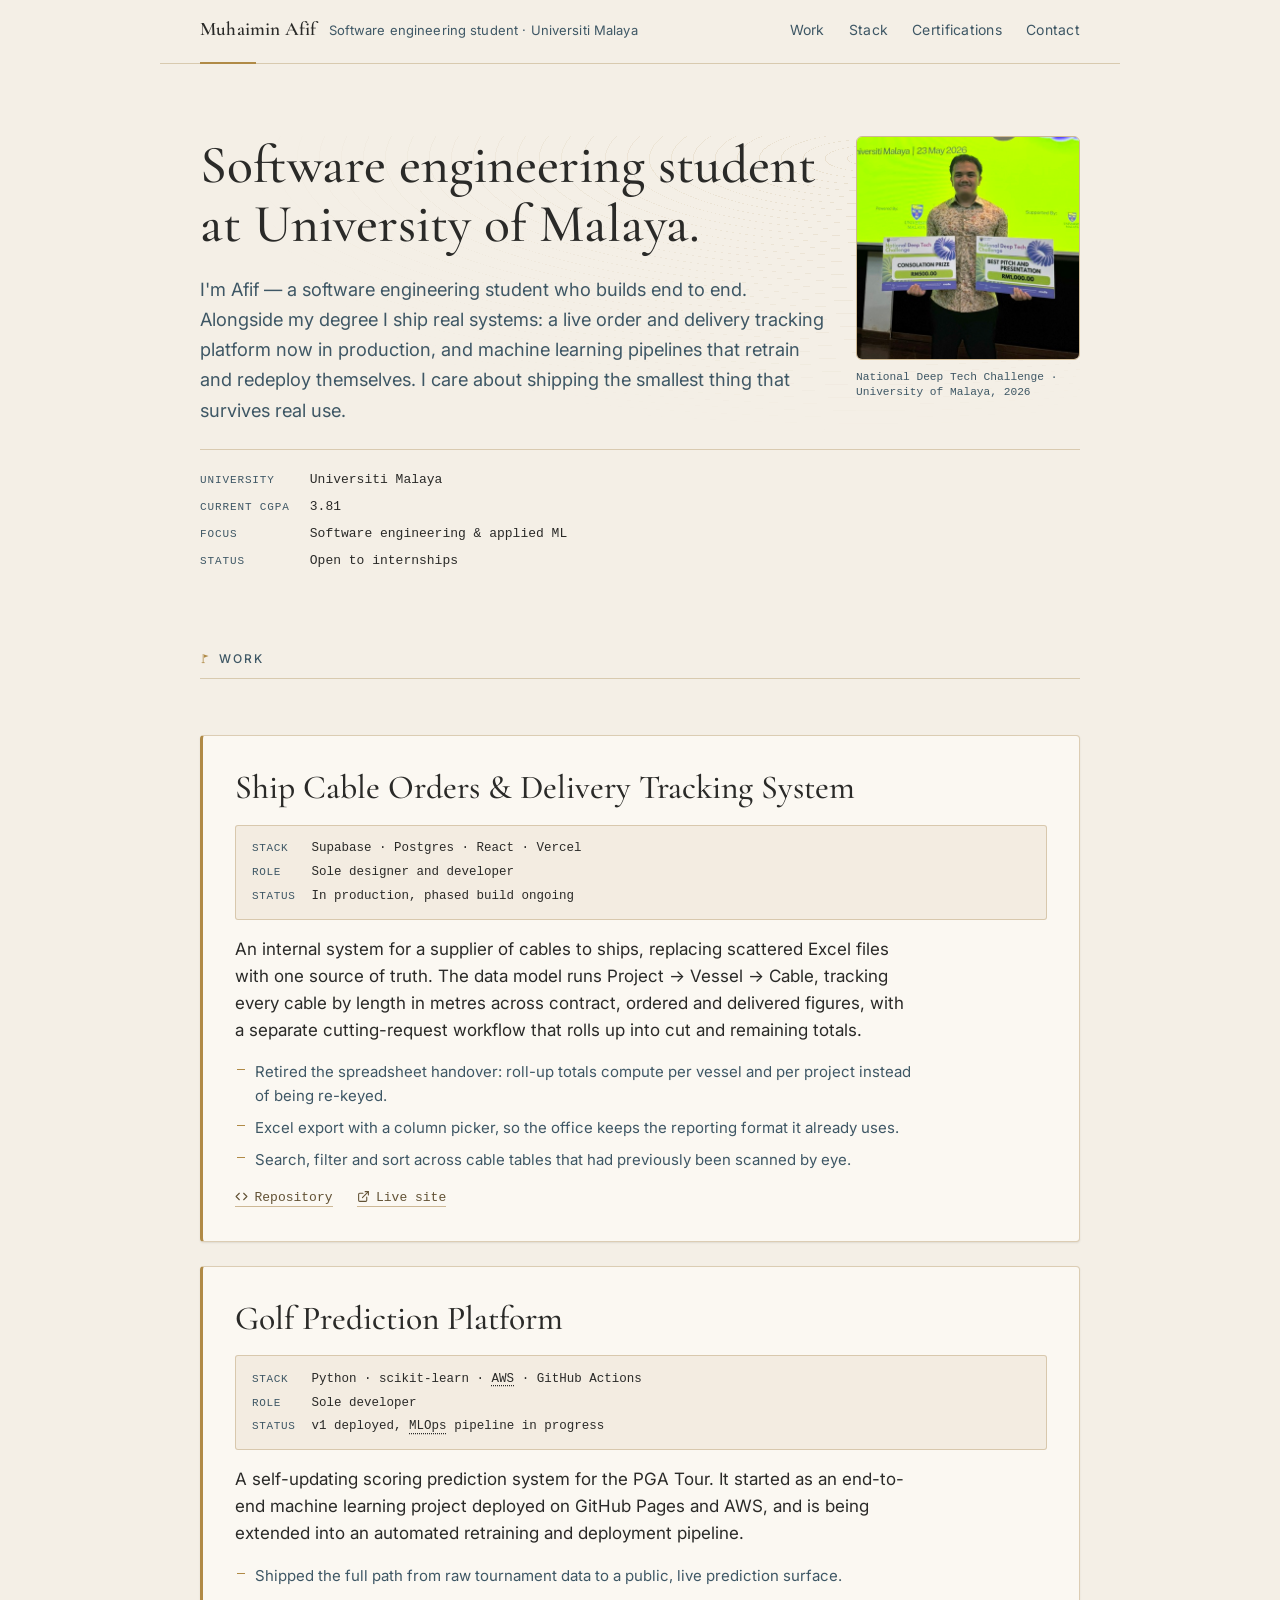
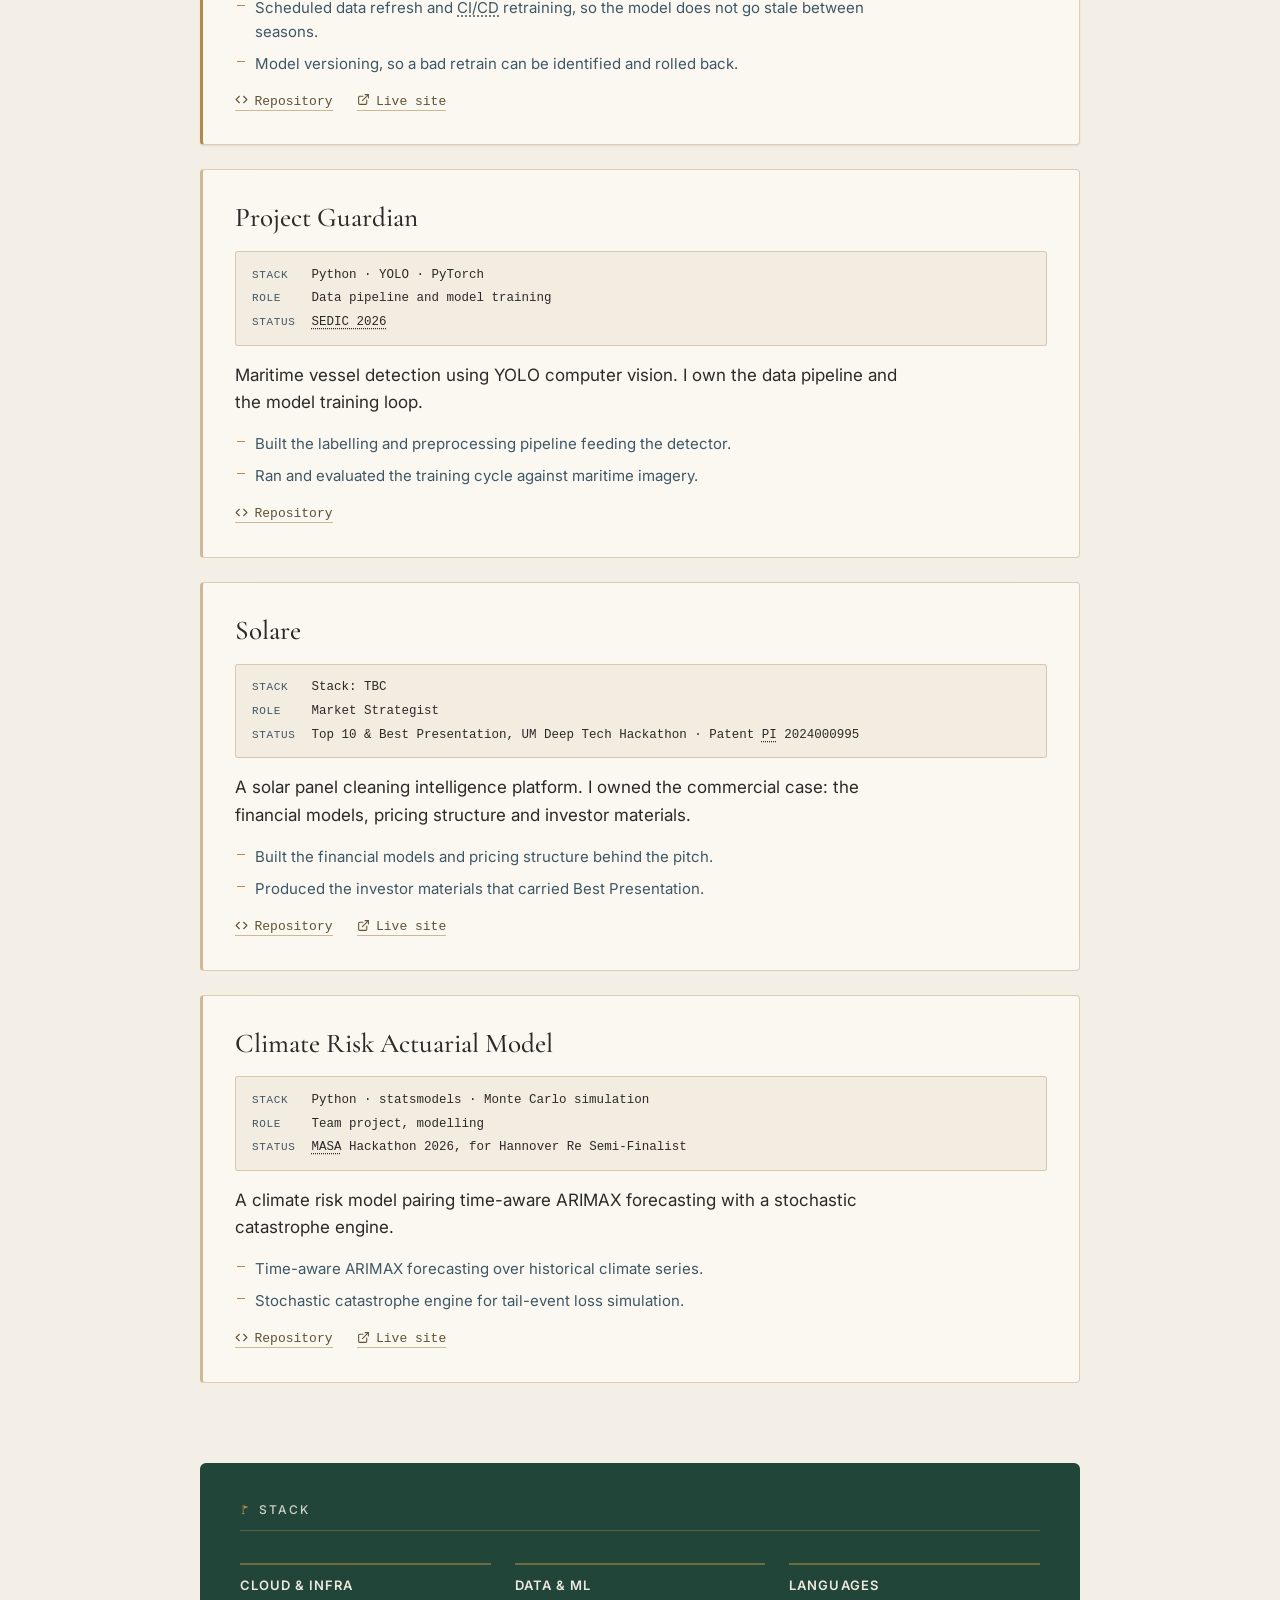
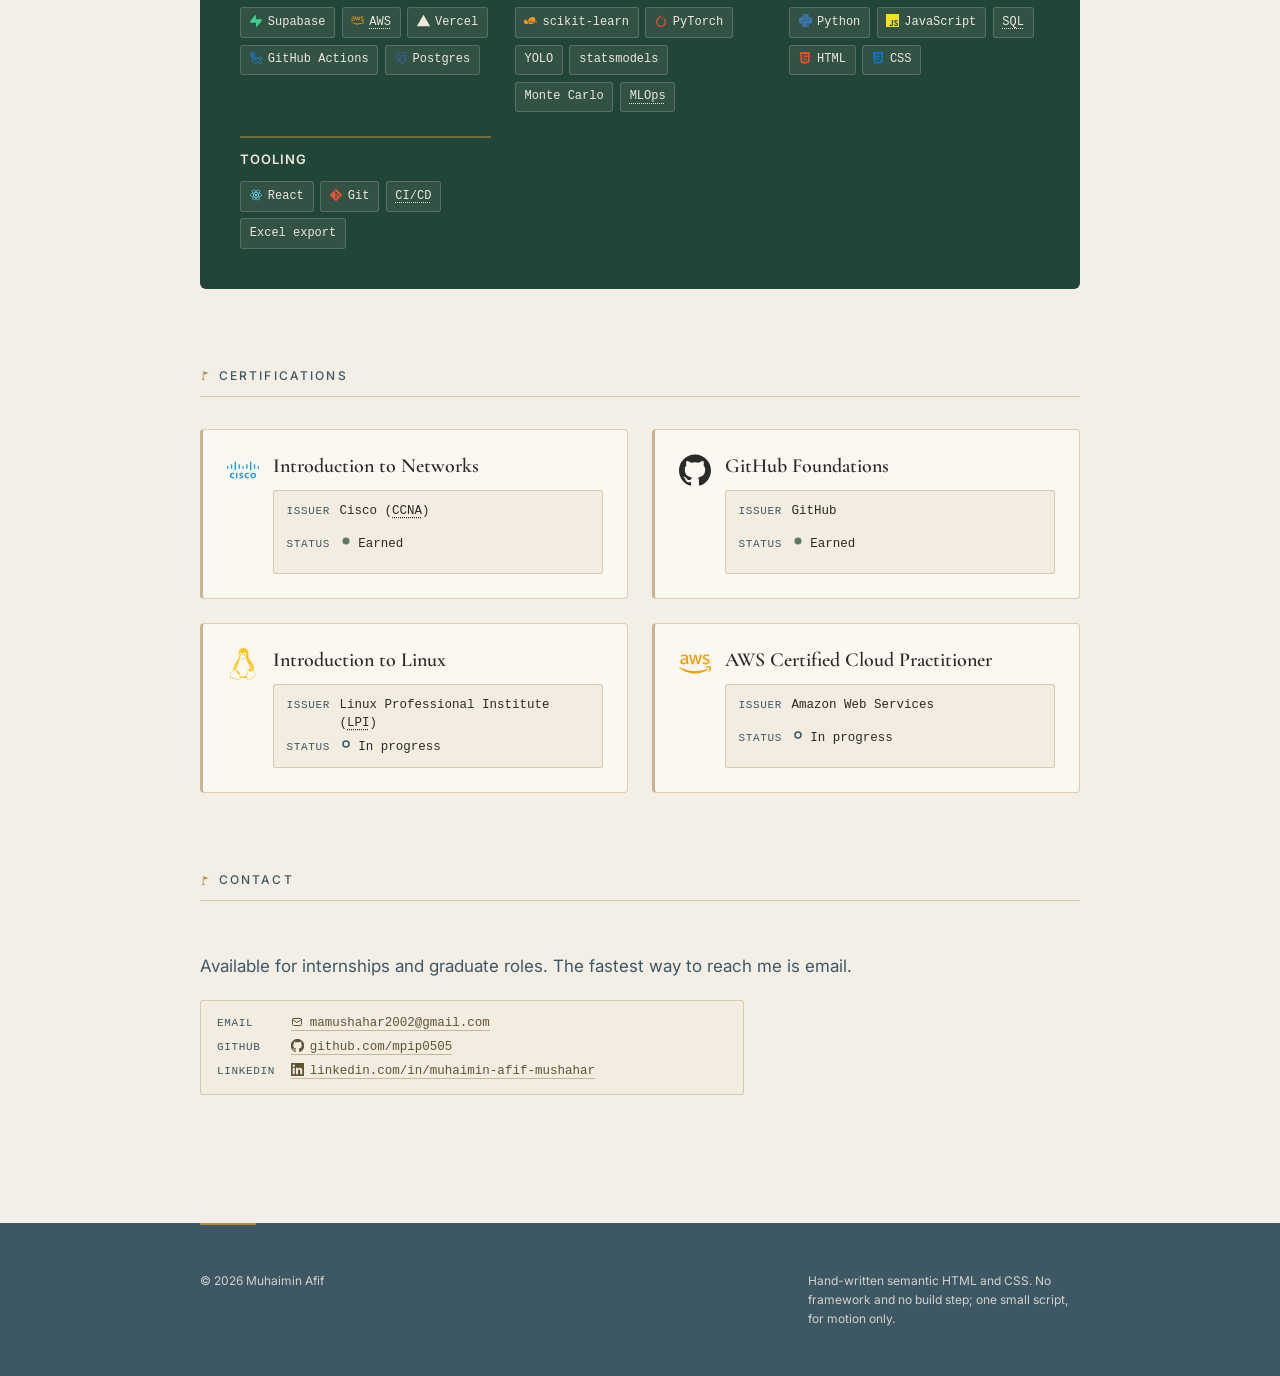
==== index.html @ 77689f55 "Changed the theme to country-club theme" ====
<!doctype html>
<html lang="en">
<head>
<meta charset="utf-8">
<meta name="viewport" content="width=device-width, initial-scale=1">
<title>Muhaimin Afif — Software Engineering Student</title>
<meta name="description" content="Software engineering student at Universiti Malaya. Builds production internal systems, self-updating ML pipelines, and applied computer vision.">
<meta name="color-scheme" content="light dark">
<meta name="theme-color" content="#F4EFE6" media="(prefers-color-scheme: light)">
<meta name="theme-color" content="#141C19" media="(prefers-color-scheme: dark)">
<link rel="preconnect" href="https://fonts.googleapis.com">
<link rel="preconnect" href="https://fonts.gstatic.com" crossorigin>
<link rel="stylesheet" href="https://fonts.googleapis.com/css2?family=Cormorant+Garamond:wght@400;500;600&amp;family=Inter:wght@400;500;600&amp;display=swap">
<link rel="stylesheet" href="styles.css">
<link rel="stylesheet" href="theme-coastal.css">
<!-- Not deferred: it sets the motion flag on <html> before the first paint. -->
<script src="motion.js"></script>
</head>
<body>

<a class="skip" href="#main">Skip to main content</a>

<header class="masthead">
  <p class="masthead-name"><strong>Muhaimin Afif</strong></p>
  <p class="masthead-role">Software engineering student · Universiti Malaya</p>
  <nav class="masthead-nav" aria-label="Primary">
    <ul class="navlist">
      <li><a href="#work">Work</a></li>
      <li><a href="#stack">Stack</a></li>
      <li><a href="#certifications">Certifications</a></li>
      <li><a href="#contact">Contact</a></li>
    </ul>
  </nav>
</header>

<main id="main">

  <section id="intro" class="intro" aria-label="Introduction">
    <figure class="portrait">
      <span class="portrait-frame">
        <img src="afif.jpeg" width="768" height="1024" alt="Muhaimin Afif"
          decoding="async">
      </span>
      <figcaption>National Deep Tech Challenge &middot; University of Malaya, 2026</figcaption>
    </figure>
    <h1>Software engineering student at University of Malaya.</h1>
    <p class="lede">I'm Afif — a software engineering student who builds end to end.
      Alongside my degree I ship real systems: a live order and delivery tracking
      platform now in production, and machine learning pipelines that retrain and
      redeploy themselves. I care about shipping the smallest thing that survives
      real use.</p>
    <dl class="facts">
      <dt>University</dt>
      <dd>Universiti Malaya</dd>
      <dt>Current CGPA</dt>
      <dd>3.81</dd>
      <dt>Focus</dt>
      <dd>Software engineering &amp; applied ML</dd>
      <dt>Status</dt>
      <dd>Open to internships</dd>
    </dl>
  </section>

  <section id="work" class="work" aria-label="Selected work">
    <h2 class="section-title" data-reveal>Work</h2>

    <article class="project" data-reveal data-emphasis="lead" aria-label="Ship Cable Orders and Delivery Tracking System">
      <h3>Ship Cable Orders &amp; Delivery Tracking System</h3>
      <dl class="spec">
        <dt>Stack</dt>
        <dd>Supabase &middot; Postgres &middot; React &middot; Vercel</dd>
        <dt>Role</dt>
        <dd>Sole designer and developer</dd>
        <dt>Status</dt>
        <dd>In production, phased build ongoing</dd>
      </dl>
      <p>An internal system for a supplier of cables to ships, replacing scattered
        Excel files with one source of truth. The data model runs Project &rarr;
        Vessel &rarr; Cable, tracking every cable by length in metres across contract,
        ordered and delivered figures, with a separate cutting-request workflow that
        rolls up into cut and remaining totals.</p>
      <ul class="outcomes">
        <li>Retired the spreadsheet handover: roll-up totals compute per vessel and
          per project instead of being re-keyed.</li>
        <li>Excel export with a column picker, so the office keeps the reporting
          format it already uses.</li>
        <li>Search, filter and sort across cable tables that had previously been
          scanned by eye.</li>
      </ul>
      <ul class="links" aria-label="Links for Ship Cable Orders and Delivery Tracking System">
        <li><a href="https://github.com/mpip0505" data-link="repo">Repository</a></li>
        <li><a href="https://github.com/mpip0505" data-link="live">Live site</a></li>
      </ul>
    </article>

    <article class="project" data-reveal data-emphasis="lead" aria-label="Golf Prediction Platform">
      <h3>Golf Prediction Platform</h3>
      <dl class="spec">
        <dt>Stack</dt>
        <dd>Python &middot; scikit-learn &middot; <abbr title="Amazon Web Services">AWS</abbr> &middot; GitHub Actions</dd>
        <dt>Role</dt>
        <dd>Sole developer</dd>
        <dt>Status</dt>
        <dd>v1 deployed, <abbr title="Machine Learning Operations">MLOps</abbr> pipeline in progress</dd>
      </dl>
      <p>A self-updating scoring prediction system for the PGA Tour. It started as an
        end-to-end machine learning project deployed on GitHub Pages and AWS, and is
        being extended into an automated retraining and deployment pipeline.</p>
      <ul class="outcomes">
        <li>Shipped the full path from raw tournament data to a public, live
          prediction surface.</li>
        <li>Scheduled data refresh and <abbr title="Continuous Integration and Continuous Deployment">CI/CD</abbr>
          retraining, so the model does not go stale between seasons.</li>
        <li>Model versioning, so a bad retrain can be identified and rolled back.</li>
      </ul>
      <ul class="links" aria-label="Links for Golf Prediction Platform">
        <li><a href="https://github.com/mpip0505/golf-score-predictor" data-link="repo">Repository</a></li>
        <li><a href="https://mpip0505.github.io/golf-score-predictor/" data-link="live">Live site</a></li>
      </ul>
    </article>

    <article class="project" data-reveal aria-label="Project Guardian">
      <h3>Project Guardian</h3>
      <dl class="spec">
        <dt>Stack</dt>
        <dd>Python &middot; YOLO &middot; PyTorch</dd>
        <dt>Role</dt>
        <dd>Data pipeline and model training</dd>
        <dt>Status</dt>
        <dd><abbr title="Strategic Innovation Defence Innovation Challenge 2026">SEDIC 2026</abbr></dd>
      </dl>
      <p>Maritime vessel detection using YOLO computer vision. I own the data
        pipeline and the model training loop.</p>
      <ul class="outcomes">
        <li>Built the labelling and preprocessing pipeline feeding the detector.</li>
        <li>Ran and evaluated the training cycle against maritime imagery.</li>
      </ul>
      <ul class="links" aria-label="Links for Project Guardian">
        <li><a href="https://github.com/mpip0505/sedic-hackathon-2026" data-link="repo">Repository</a></li>
      </ul>
    </article>

    <article class="project" data-reveal aria-label="Solare">
      <h3>Solare</h3>
      <dl class="spec">
        <dt>Stack</dt>
        <dd>Stack: TBC</dd>
        <dt>Role</dt>
        <dd>Market Strategist</dd>
        <dt>Status</dt>
        <dd>Top 10 &amp; Best Presentation, UM Deep Tech Hackathon &middot; Patent <abbr title="Patent Application, Malaysia">PI</abbr> 2024000995</dd>
      </dl>
      <p>A solar panel cleaning intelligence platform. I owned the commercial case:
        the financial models, pricing structure and investor materials.</p>
      <ul class="outcomes">
        <li>Built the financial models and pricing structure behind the pitch.</li>
        <li>Produced the investor materials that carried Best Presentation.</li>
      </ul>
      <ul class="links" aria-label="Links for SolarSense">
        <li><a href="https://github.com/aarntn/TripleT_DeepTech" data-link="repo">Repository</a></li>
        <li><a href="https://solare-demo.vercel.app" data-link="live">Live site</a></li>
      </ul>
    </article>

    <article class="project" data-reveal aria-label="Climate Risk Actuarial Model">
      <h3>Climate Risk Actuarial Model</h3>
      <dl class="spec">
        <dt>Stack</dt>
        <dd>Python &middot; statsmodels &middot; Monte Carlo simulation</dd>
        <dt>Role</dt>
        <dd>Team project, modelling</dd>
        <dt>Status</dt>
        <dd><abbr title="Malaysian Actuarial Students' Association">MASA</abbr> Hackathon 2026, for Hannover Re Semi-Finalist</dd>
      </dl>
      <p>A climate risk model pairing time-aware ARIMAX forecasting with a stochastic
        catastrophe engine.</p>
      <ul class="outcomes">
        <li>Time-aware ARIMAX forecasting over historical climate series.</li>
        <li>Stochastic catastrophe engine for tail-event loss simulation.</li>
      </ul>
      <ul class="links" aria-label="Links for Climate Risk Actuarial Model">
        <li><a href="https://github.com/aarntn/MASA-HACKATHON-2026" data-link="repo">Repository</a></li>
        <li><a href="https://masa-triplet.netlify.app" data-link="live">Live site</a></li>
      </ul>
    </article>

  </section>

  <section id="stack" class="stack" aria-label="Technical stack">
    <h2 class="section-title" data-reveal>Stack</h2>
    <aside class="stackgrid" aria-label="Tools grouped by area">

      <article class="stackgroup" data-reveal aria-label="Cloud and infrastructure">
        <h3>Cloud &amp; Infra</h3>
        <ul class="tags">
          <li data-tech="supabase">Supabase</li>
          <li data-tech="aws"><abbr title="Amazon Web Services">AWS</abbr></li>
          <li data-tech="vercel">Vercel</li>
          <li data-tech="gha">GitHub Actions</li>
          <li data-tech="postgres">Postgres</li>
        </ul>
      </article>

      <article class="stackgroup" data-reveal aria-label="Data and machine learning">
        <h3>Data &amp; ML</h3>
        <ul class="tags">
          <li data-tech="scikit">scikit-learn</li>
          <li data-tech="pytorch">PyTorch</li>
          <li>YOLO</li>
          <li>statsmodels</li>
          <li>Monte Carlo</li>
          <li><abbr title="Machine Learning Operations">MLOps</abbr></li>
        </ul>
      </article>

      <article class="stackgroup" data-reveal aria-label="Languages">
        <h3>Languages</h3>
        <ul class="tags">
          <li data-tech="python">Python</li>
          <li data-tech="js">JavaScript</li>
          <li><abbr title="Structured Query Language">SQL</abbr></li>
          <li data-tech="html">HTML</li>
          <li data-tech="css">CSS</li>
        </ul>
      </article>

      <article class="stackgroup" data-reveal aria-label="Tooling">
        <h3>Tooling</h3>
        <ul class="tags">
          <li data-tech="react">React</li>
          <li data-tech="git">Git</li>
          <li><abbr title="Continuous Integration and Continuous Deployment">CI/CD</abbr></li>
          <li>Excel export</li>
        </ul>
      </article>

    </aside>
  </section>

  <section id="certifications" class="certs" aria-label="Certifications">
    <h2 class="section-title" data-reveal>Certifications</h2>
    <ul class="certlist">

      <li>
        <article class="cert" data-reveal data-cert="cisco" aria-label="Introduction to Networks">
          <h3>Introduction to Networks</h3>
          <dl class="spec">
            <dt>Issuer</dt>
            <dd>Cisco (<abbr title="Cisco Certified Network Associate">CCNA</abbr>)</dd>
            <dt>Status</dt>
            <dd class="cert-status" data-status="earned">Earned</dd>
          </dl>
        </article>
      </li>

      <li>
        <article class="cert" data-reveal data-cert="github" aria-label="GitHub Foundations">
          <h3>GitHub Foundations</h3>
          <dl class="spec">
            <dt>Issuer</dt>
            <dd>GitHub</dd>
            <dt>Status</dt>
            <dd class="cert-status" data-status="earned">Earned</dd>
          </dl>
        </article>
      </li>

      <li>
        <article class="cert" data-reveal data-cert="linux" aria-label="Introduction to Linux">
          <h3>Introduction to Linux</h3>
          <dl class="spec">
            <dt>Issuer</dt>
            <dd>Linux Professional Institute (<abbr title="Linux Professional Institute">LPI</abbr>)</dd>
            <dt>Status</dt>
            <dd class="cert-status" data-status="in-progress">In progress</dd>
          </dl>
        </article>
      </li>

      <li>
        <article class="cert" data-reveal data-cert="aws" aria-label="AWS Certified Cloud Practitioner">
          <h3>AWS Certified Cloud Practitioner</h3>
          <dl class="spec">
            <dt>Issuer</dt>
            <dd>Amazon Web Services</dd>
            <dt>Status</dt>
            <dd class="cert-status" data-status="in-progress">In progress</dd>
          </dl>
        </article>
      </li>

    </ul>
  </section>

  <section id="contact" class="contact" aria-label="Contact">
    <h2 class="section-title" data-reveal>Contact</h2>
    <p class="contact-line" data-reveal>Available for internships and graduate roles. The
      fastest way to reach me is email.</p>
    <address class="contact-list" data-reveal>
      <dl class="spec">
        <dt>Email</dt>
        <dd><a href="mailto:mamushahar2002@gmail.com">mamushahar2002@gmail.com</a></dd>
        <dt>GitHub</dt>
        <dd><a href="https://github.com/mpip0505">github.com/mpip0505</a></dd>
        <dt>LinkedIn</dt>
        <dd><a href="https://www.linkedin.com/in/muhaimin-afif-mushahar-63b5aa2b6">linkedin.com/in/muhaimin-afif-mushahar</a></dd>
      </dl>
    </address>
  </section>

</main>

<footer class="colophon">
  <p>&copy; <time datetime="2026">2026</time> Muhaimin Afif</p>
  <p class="colophon-note">Hand-written semantic HTML and CSS. No framework and no
    build step; one small script, for motion only.</p>
</footer>

</body>
</html>
---- styles.css ----
/* ==========================================================================
   Muhaimin Afif — portfolio
   Palette: five hex values. Everything else is derived with color-mix().
   ========================================================================== */

:root {
  /* -- palette ------------------------------------------------------------ */
  --bg:     #e8edf1;  /* page — cool grey, deliberately not cream           */
  --paper:  #ffffff;  /* raised surfaces                                    */
  --ink:    #0f1c26;  /* body text                                          */
  --mute:   #4d6376;  /* secondary text, metadata keys                      */
  --accent: #0a5a86;  /* links, focus, emphasis rules                       */

  /* -- derived ------------------------------------------------------------ */
  --line:  color-mix(in srgb, var(--mute) 26%, transparent);
  --line-strong: color-mix(in srgb, var(--mute) 45%, transparent);
  --field: color-mix(in srgb, var(--accent) 6%, var(--paper));

  /* -- type --------------------------------------------------------------- */
  --ui:   ui-sans-serif, system-ui, -apple-system, "Segoe UI", Roboto,
          "Helvetica Neue", Arial, sans-serif;
  --mono: ui-monospace, SFMono-Regular, "SF Mono", Menlo, Consolas,
          "Liberation Mono", monospace;

  /* -- rhythm ------------------------------------------------------------- */
  --gap:  1.5rem;
  --rule: 1px;
  --measure: 62ch;
}

@media (prefers-color-scheme: dark) {
  :root {
    --bg:     #0d1418;
    --paper:  #131c22;
    --ink:    #e6edf2;
    --mute:   #9fb2c0;
    --accent: #6fb4de;
    --field:  color-mix(in srgb, var(--accent) 9%, var(--paper));
  }
}

/* ==========================================================================
   Reset — narrow on purpose
   ========================================================================== */

*, *::before, *::after { box-sizing: border-box; }

body, h1, h2, h3, h4, p, ul, li, dl, dt, dd, figure, address {
  margin: 0;
  padding: 0;
}

ul { list-style: none; }

html {
  -webkit-text-size-adjust: 100%;
  scroll-behavior: smooth;
  /* Anchor targets clear the sticky masthead without JS. */
  scroll-padding-block-start: 5rem;
}

body {
  background: var(--bg);
  color: var(--ink);
  font-family: var(--ui);
  font-size: clamp(1rem, 0.96rem + 0.2vw, 1.0625rem);
  line-height: 1.6;
  text-underline-offset: 0.18em;
  /* Reserve the full viewport so a short page never reflows the footer. */
  min-height: 100vh;
  display: flex;
  flex-direction: column;
}

/* ==========================================================================
   Typography
   ========================================================================== */

h1, h2, h3, h4 {
  line-height: 1.2;
  font-weight: 650;
  letter-spacing: -0.015em;
  text-wrap: balance;
}

h1 { font-size: clamp(1.75rem, 1.35rem + 2vw, 2.75rem); }
h2 { font-size: clamp(1.05rem, 1rem + 0.3vw, 1.2rem); }
h3 { font-size: clamp(1.15rem, 1.05rem + 0.6vw, 1.5rem); }
h4 { font-size: 0.95rem; }

p { text-wrap: pretty; max-width: var(--measure); }

strong { font-weight: 650; }

abbr[title] {
  text-decoration: underline dotted;
  cursor: help;
}

a {
  color: var(--accent);
  text-decoration-thickness: 1px;
}

a:hover { text-decoration-thickness: 2px; }

/* ==========================================================================
   Accessibility
   ========================================================================== */

.skip {
  position: absolute;
  inset-block-start: 0.5rem;
  inset-inline-start: 0.5rem;
  z-index: 10;
  padding: 0.6rem 1rem;
  background: var(--accent);
  color: var(--paper);
  font-weight: 600;
  text-decoration: none;
  border-radius: 2px;
  /* Hidden by translation, not display — no layout involvement either way. */
  transform: translateY(-200%);
}

.skip:focus-visible { transform: translateY(0); }

:focus-visible {
  outline: 2px solid var(--accent);
  outline-offset: 3px;
  border-radius: 1px;
}

@media (prefers-reduced-motion: reduce) {
  html { scroll-behavior: auto; }
  *, *::before, *::after {
    animation-duration: 0.01ms !important;
    animation-iteration-count: 1 !important;
    transition-duration: 0.01ms !important;
  }
}

/* ==========================================================================
   Shell
   ========================================================================== */

.masthead,
main,
.colophon {
  width: 100%;
  max-width: 60rem;
  margin-inline: auto;
  padding-inline: clamp(1rem, 4vw, 2.5rem);
}

main {
  flex: 1;
  display: flex;
  flex-direction: column;
  gap: clamp(3rem, 7vw, 5rem);
  padding-block: clamp(2.5rem, 6vw, 4.5rem);
}

/* ==========================================================================
   Masthead
   ========================================================================== */

.masthead {
  position: sticky;
  inset-block-start: 0;
  z-index: 5;
  display: flex;
  flex-wrap: wrap;
  align-items: baseline;
  column-gap: 0.75rem;
  row-gap: 0.25rem;
  padding-block: 0.9rem;
  /* Sticky bar sits on the page colour, so it needs to be opaque. */
  background: var(--bg);
  border-block-end: var(--rule) solid var(--line);
  /* Two lines on mobile, one on desktop — reserved either way. */
  min-height: 4rem;
}

.masthead-name {
  font-size: 1rem;
  letter-spacing: -0.01em;
}

.masthead-role {
  font-family: var(--mono);
  font-size: 0.8125rem;
  color: var(--mute);
}

.masthead-nav { margin-inline-start: auto; }

.navlist {
  display: flex;
  gap: clamp(0.75rem, 3vw, 1.5rem);
  font-size: 0.875rem;
}

.navlist a {
  color: var(--mute);
  text-decoration: none;
  padding-block: 0.25rem;
  border-block-end: 2px solid transparent;
}

.navlist a:hover,
.navlist a:focus-visible {
  color: var(--ink);
  border-block-end-color: var(--accent);
}

/* ==========================================================================
   Intro
   ========================================================================== */

.intro {
  /* flow-root, not flex, so the portrait can float beside the text on wide
     screens. Vertical rhythm between the text blocks is set with explicit
     margins below. */
  display: flow-root;
}

/* Portrait. The frame carries the aspect-ratio, so the box is reserved before
   the file loads — zero layout shift. Stacked on top on mobile; floats to a
   right rail from 40rem up. */
.portrait {
  margin: 0 0 1.5rem;
  max-inline-size: 11rem;
}

.portrait-frame {
  display: block;
  aspect-ratio: 1 / 1;
  overflow: hidden;
  border-radius: 6px;
  border: var(--rule) solid var(--line-strong);
}

/* The source is a full-body shot in a large hall, so at rail width the subject
   reads as a speck. Crop in on him and the two award boards — anchor the scale
   on that point and let the frame clip the empty screen and floor. */
.portrait img {
  display: block;
  inline-size: 100%;
  block-size: 100%;
  object-fit: cover;
  scale: 1.7;
  transform-origin: 73% 92%;
}

.portrait figcaption {
  margin-block-start: 0.6rem;
  font-family: var(--mono);
  font-size: 0.7rem;
  line-height: 1.35;
  color: var(--mute);
}

.lede {
  font-size: 1.0625em;
  color: var(--mute);
  margin-block-start: 1.25rem;
  /* Four lines at the narrowest layout — prose edits never move the dl. */
  min-height: 7.5rem;
}

.facts {
  display: grid;
  grid-template-columns: max-content 1fr;
  column-gap: 1.25rem;
  row-gap: 0.4rem;
  align-items: baseline;
  font-family: var(--mono);
  font-size: 0.8125rem;
  margin-block-start: 1.5rem;
  padding-block-start: 1.25rem;
  border-block-start: var(--rule) solid var(--line);
}

@media (min-width: 40rem) {
  .portrait {
    float: inline-end;
    inline-size: 14rem;
    max-inline-size: 40%;
    margin-inline-start: 2rem;
  }
}

.facts dt {
  color: var(--mute);
  text-transform: uppercase;
  letter-spacing: 0.08em;
  font-size: 0.6875rem;
}

.facts dd {
  color: var(--ink);
  /* One line minimum, so a longer status string cannot collapse the row. */
  min-height: 1.4em;
}

/* ==========================================================================
   Colophon
   ========================================================================== */

.colophon {
  display: flex;
  flex-wrap: wrap;
  justify-content: space-between;
  align-items: baseline;
  gap: 0.5rem 1.5rem;
  padding-block: 1.75rem;
  border-block-start: var(--rule) solid var(--line);
  font-family: var(--mono);
  font-size: 0.75rem;
  color: var(--mute);
  min-height: 5rem;
}

.colophon-note { max-width: 34ch; }

/* ==========================================================================
   Section titles
   ========================================================================== */

.section-title {
  font-family: var(--mono);
  font-weight: 600;
  font-size: 0.8125rem;
  text-transform: uppercase;
  letter-spacing: 0.14em;
  color: var(--mute);
  padding-block-end: 0.75rem;
  margin-block-end: 2rem;
  border-block-end: var(--rule) solid var(--line);
}

/* ==========================================================================
   Work — one repeatable article pattern.
   No :nth-child, no counters, no per-project selectors: adding another
   <article> needs zero CSS changes. Weight is switched by data-emphasis only.
   ========================================================================== */

.work {
  display: flex;
  flex-direction: column;
  gap: 1.5rem;
}

.project {
  display: flex;
  flex-direction: column;
  gap: 1rem;
  padding: clamp(1.25rem, 4vw, 2rem);
  background: var(--paper);
  border: var(--rule) solid var(--line);
  border-inline-start: 3px solid var(--line-strong);
  border-radius: 4px;
}

.project h3 { min-height: 1.2em; }

/* The signature: monospace key/value metadata. */
.spec {
  display: grid;
  grid-template-columns: max-content 1fr;
  column-gap: 1rem;
  row-gap: 0.35rem;
  align-items: baseline;
  font-family: var(--mono);
  font-size: 0.78125rem;
  line-height: 1.45;
  padding: 0.85rem 1rem;
  background: var(--field);
  border: var(--rule) solid var(--line);
  border-radius: 3px;
}

.spec dt {
  color: var(--mute);
  text-transform: uppercase;
  letter-spacing: 0.06em;
  font-size: 0.6875rem;
  white-space: nowrap;
}

.spec dd {
  color: var(--ink);
  min-height: 1.45em;
  /* Long unbroken tokens (URLs, emails, issuer names) wrap inside the 1fr
     column instead of forcing horizontal overflow at 320px. */
  overflow-wrap: break-word;
  min-inline-size: 0;
}

.outcomes {
  display: flex;
  flex-direction: column;
  gap: 0.5rem;
  max-width: var(--measure);
}

.outcomes li {
  position: relative;
  padding-inline-start: 1.25rem;
  color: var(--mute);
  font-size: 0.9375rem;
}

.outcomes li::before {
  content: "";
  position: absolute;
  inset-inline-start: 0.1rem;
  inset-block-start: 0.6em;
  inline-size: 0.5rem;
  block-size: 1px;
  background: var(--accent);
}

.links {
  display: flex;
  flex-wrap: wrap;
  gap: 0.5rem 1.5rem;
  font-family: var(--mono);
  font-size: 0.8125rem;
}

.links a {
  text-decoration: none;
  padding-block-end: 1px;
  border-block-end: 1px solid var(--line-strong);
}

.links a:hover,
.links a:focus-visible { border-block-end-color: var(--accent); }

/* ==========================================================================
   Stack
   ========================================================================== */

.stackgrid {
  display: grid;
  grid-template-columns: repeat(auto-fit, minmax(13rem, 1fr));
  gap: 1.5rem;
}

.stackgroup {
  display: flex;
  flex-direction: column;
  gap: 0.85rem;
  padding-block-start: 0.85rem;
  border-block-start: 2px solid var(--line-strong);
}

.stackgroup h3 {
  font-size: 0.9375rem;
  font-weight: 600;
}

.tags {
  display: flex;
  flex-wrap: wrap;
  gap: 0.4rem;
  font-family: var(--mono);
  font-size: 0.75rem;
}

.tags li {
  padding: 0.3rem 0.55rem;
  background: var(--field);
  border: var(--rule) solid var(--line);
  border-radius: 3px;
  color: var(--mute);
  white-space: nowrap;
}

/* ==========================================================================
   Certifications — reuses the .spec metadata treatment. The list is an
   auto-fit grid, so a 4th or 5th <li> appended in the markup needs no CSS
   change: no counts, no positional selectors.
   ========================================================================== */

/* Two-up at desktop: with four certs that fills both rows evenly instead of
   leaving an orphan card, and the wider column keeps issuer names off a third
   wrapped line. The <li> is the grid item, so it stretches to the row height —
   the card inside flexes to fill it, making every box in a row identical. */
.certlist {
  display: grid;
  grid-template-columns: repeat(auto-fit, minmax(18rem, 1fr));
  /* Equal rows, so a card whose issuer name wraps does not make its row taller
     than the other — all four boxes end up the same size. */
  grid-auto-rows: 1fr;
  gap: 1.5rem;
}

.certlist > li {
  display: flex;
}

.cert {
  /* Each card reserves a badge gutter on the inline-start now. A future
     <figure> is absolutely placed into it, so adding a badge shifts
     nothing in either axis. --badge is the single source of that size. */
  --badge: 2rem;
  position: relative;
  display: flex;
  flex: 1;
  flex-direction: column;
  gap: 0.75rem;
  min-height: calc(var(--badge) + 2 * clamp(1.1rem, 3vw, 1.5rem));
  padding: clamp(1.1rem, 3vw, 1.5rem);
  padding-inline-start: calc(clamp(1.1rem, 3vw, 1.5rem) + var(--badge) + 0.85rem);
  background: var(--paper);
  border: var(--rule) solid var(--line);
  border-inline-start: 3px solid var(--line-strong);
  border-radius: 4px;
}

.cert h3 {
  font-size: 1rem;
  font-weight: 600;
  min-height: 1.2em;
}

/* Reserved badge slot. No <figure> exists yet; when one is added its box is
   already sized and positioned, so the image causes zero layout shift. */
.cert figure {
  position: absolute;
  inset-block-start: clamp(1.1rem, 3vw, 1.5rem);
  inset-inline-start: clamp(1.1rem, 3vw, 1.5rem);
  inline-size: var(--badge);
  block-size: var(--badge);
  aspect-ratio: 1 / 1;
  margin: 0;
}

.cert figure img {
  inline-size: 100%;
  block-size: 100%;
  object-fit: contain;
}

/* Cert cards are narrow at three-up, so the spec runs tighter here to give
   the value column room — long issuer names wrap at spaces, not mid-word. */
.cert .spec {
  /* Fills the leftover card height so the inner panels line up bottom-to-bottom
     across a row, not just the outer cards. */
  flex: 1;
  padding: 0.7rem 0.8rem;
  column-gap: 0.6rem;
}

/* Status reuses the monospace utility face and reads as a piece of the
   metadata, not a decorative pill. */
.cert-status {
  font-family: var(--mono);
  font-size: 0.78125rem;
}

/* ==========================================================================
   Contact
   ========================================================================== */

.contact {
  display: flex;
  flex-direction: column;
  gap: 1.25rem;
}

.contact-line { color: var(--mute); }

.contact-list { font-style: normal; }

.contact-list .spec { max-width: 34rem; }

.contact-list .spec a {
  text-decoration: none;
  border-block-end: 1px solid var(--line-strong);
}

.contact-list .spec a:hover,
.contact-list .spec a:focus-visible { border-block-end-color: var(--accent); }

/* -- lead emphasis ------------------------------------------------------- */
/* Heavier treatment, driven only by the attribute. */
.project[data-emphasis="lead"] {
  border-inline-start-color: var(--accent);
  box-shadow: 0 1px 2px color-mix(in srgb, var(--ink) 8%, transparent);
}

.project[data-emphasis="lead"] h3 {
  font-size: clamp(1.35rem, 1.1rem + 1vw, 1.75rem);
}

/* Every project card — lead or compact — uses the one stacked layout from
   `.project` above: title, full-width spec band, prose, outcomes, links.
   Lead cards differ only in the accent border, shadow and larger title, not
   in structure, so cards stay visually consistent at every viewport width
   with no breakpoint where the layout reflows into columns. */

/* ==========================================================================
   Icons
   Inline SVG delivered through CSS mask-image, filled with the current text
   colour. No web font and no HTTP request; the box is a fixed 1em square, so
   every icon is final at first paint and shifts nothing. Targeted entirely
   by attribute/element selectors — adding another contact link, project link
   or certification picks up its icon with no new markup.
   ========================================================================== */

:root {
  --ic-mail: url("data:image/svg+xml,%3Csvg xmlns='http://www.w3.org/2000/svg' viewBox='0 0 24 24' fill='none' stroke='%23000' stroke-width='2' stroke-linecap='round' stroke-linejoin='round'%3E%3Crect x='3' y='5' width='18' height='14' rx='2'/%3E%3Cpath d='m3 7 9 6 9-6'/%3E%3C/svg%3E");
  --ic-github: url("data:image/svg+xml,%3Csvg xmlns='http://www.w3.org/2000/svg' viewBox='0 0 24 24'%3E%3Cpath d='M12 .297c-6.63 0-12 5.373-12 12 0 5.303 3.438 9.8 8.205 11.385.6.113.82-.258.82-.577 0-.285-.01-1.04-.015-2.04-3.338.724-4.042-1.61-4.042-1.61C4.422 18.07 3.633 17.7 3.633 17.7c-1.087-.744.084-.729.084-.729 1.205.084 1.838 1.236 1.838 1.236 1.07 1.835 2.809 1.305 3.495.998.108-.776.417-1.305.76-1.605-2.665-.3-5.466-1.332-5.466-5.93 0-1.31.465-2.38 1.235-3.22-.135-.303-.54-1.523.105-3.176 0 0 1.005-.322 3.3 1.23.96-.267 1.98-.399 3-.405 1.02.006 2.04.138 3 .405 2.28-1.552 3.285-1.23 3.285-1.23.645 1.653.24 2.873.12 3.176.765.84 1.23 1.91 1.23 3.22 0 4.61-2.805 5.625-5.475 5.92.42.36.81 1.096.81 2.22 0 1.606-.015 2.896-.015 3.286 0 .315.21.69.825.57C20.565 22.092 24 17.592 24 12.297c0-6.627-5.373-12-12-12'/%3E%3C/svg%3E");
  --ic-linkedin: url("data:image/svg+xml,%3Csvg xmlns='http://www.w3.org/2000/svg' viewBox='0 0 24 24'%3E%3Cpath d='M20.447 20.452h-3.554v-5.569c0-1.328-.027-3.037-1.852-3.037-1.853 0-2.136 1.445-2.136 2.939v5.667H9.351V9h3.414v1.561h.046c.477-.9 1.637-1.85 3.37-1.85 3.601 0 4.267 2.37 4.267 5.455v6.286zM5.337 7.433a2.062 2.062 0 0 1-2.063-2.065 2.064 2.064 0 1 1 2.063 2.065zm1.782 13.019H3.555V9h3.564v11.452zM22.225 0H1.771C.792 0 0 .774 0 1.729v20.542C0 23.227.792 24 1.771 24h20.451C23.2 24 24 23.227 24 22.271V1.729C24 .774 23.2 0 22.222 0h.003z'/%3E%3C/svg%3E");
  --ic-code: url("data:image/svg+xml,%3Csvg xmlns='http://www.w3.org/2000/svg' viewBox='0 0 24 24' fill='none' stroke='%23000' stroke-width='2' stroke-linecap='round' stroke-linejoin='round'%3E%3Cpath d='m8 6-6 6 6 6'/%3E%3Cpath d='m16 6 6 6-6 6'/%3E%3C/svg%3E");
  --ic-external: url("data:image/svg+xml,%3Csvg xmlns='http://www.w3.org/2000/svg' viewBox='0 0 24 24' fill='none' stroke='%23000' stroke-width='2' stroke-linecap='round' stroke-linejoin='round'%3E%3Cpath d='M15 3h6v6'/%3E%3Cpath d='M10 14 21 3'/%3E%3Cpath d='M18 13v6a2 2 0 0 1-2 2H5a2 2 0 0 1-2-2V8a2 2 0 0 1 2-2h6'/%3E%3C/svg%3E");
  --ic-dot: url("data:image/svg+xml,%3Csvg xmlns='http://www.w3.org/2000/svg' viewBox='0 0 24 24'%3E%3Ccircle cx='12' cy='12' r='7' fill='%23000'/%3E%3C/svg%3E");
  --ic-ring: url("data:image/svg+xml,%3Csvg xmlns='http://www.w3.org/2000/svg' viewBox='0 0 24 24' fill='none' stroke='%23000' stroke-width='3'%3E%3Ccircle cx='12' cy='12' r='6'/%3E%3C/svg%3E");
  --ic-square: url("data:image/svg+xml,%3Csvg xmlns='http://www.w3.org/2000/svg' viewBox='0 0 24 24'%3E%3Crect x='5' y='5' width='14' height='14' rx='2' fill='%23000'/%3E%3C/svg%3E");
}

/* Shared icon box. --icon carries the glyph; colour follows the text. */
.contact-list .spec a::before,
.links a::before,
.section-title::before,
.cert-status::before {
  content: "";
  display: inline-block;
  inline-size: 1em;
  block-size: 1em;
  margin-inline-end: 0.5em;
  vertical-align: -0.14em;
  background-color: currentColor;
  -webkit-mask: var(--icon) center / contain no-repeat;
  mask: var(--icon) center / contain no-repeat;
}

/* Contact — matched by href, so no markup hooks are needed. */
.contact-list .spec a[href^="mailto:"]        { --icon: var(--ic-mail); }
.contact-list .spec a[href*="github.com"]     { --icon: var(--ic-github); }
.contact-list .spec a[href*="linkedin.com"]   { --icon: var(--ic-linkedin); }

/* Project links — matched by data-link. */
.links a[data-link="repo"] { --icon: var(--ic-code); }
.links a[data-link="live"] { --icon: var(--ic-external); }

/* Section titles — one restrained accent square. */
.section-title { --icon: var(--ic-square); }
.section-title::before {
  inline-size: 0.7em;
  block-size: 0.7em;
  vertical-align: 0.04em;
  background-color: var(--accent);
}

/* Certification status — a state dot that carries meaning: filled accent for
   earned, hollow mute for in progress. */
.cert-status::before { vertical-align: -0.06em; background-color: var(--mute); }
.cert-status[data-status="earned"]      { --icon: var(--ic-dot); }
.cert-status[data-status="earned"]::before  { background-color: var(--accent); }
.cert-status[data-status="in-progress"] { --icon: var(--ic-ring); }

/* Brand logos (Simple Icons, CC0), each in its official flat brand colour.
   Embedded as background-image data URIs so the SVG keeps its own colour. */
:root {
  --logo-supabase: url("data:image/svg+xml,%3Csvg xmlns='http://www.w3.org/2000/svg' viewBox='0 0 24 24' fill='%233ECF8E'%3E%3Cpath d='M11.9 1.036c-.015-.986-1.26-1.41-1.874-.637L.764 12.05C-.33 13.427.65 15.455 2.409 15.455h9.579l.113 7.51c.014.985 1.259 1.408 1.873.636l9.262-11.653c1.093-1.375.113-3.403-1.645-3.403h-9.642z'/%3E%3C/svg%3E");
  --logo-aws: url("data:image/svg+xml,%3Csvg xmlns='http://www.w3.org/2000/svg' viewBox='0 0 24 24' fill='%23FF9900'%3E%3Cpath d='M6.763 10.036c0 .296.032.535.088.71.064.176.144.368.256.576.04.063.056.127.056.183 0 .08-.048.16-.152.24l-.503.335a.383.383 0 0 1-.208.072c-.08 0-.16-.04-.239-.112a2.47 2.47 0 0 1-.287-.375 6.18 6.18 0 0 1-.248-.471c-.622.734-1.405 1.101-2.347 1.101-.67 0-1.205-.191-1.596-.574-.391-.384-.59-.894-.59-1.533 0-.678.239-1.23.726-1.644.487-.415 1.133-.623 1.955-.623.272 0 .551.024.846.064.296.04.6.104.918.176v-.583c0-.607-.127-1.03-.375-1.277-.255-.248-.686-.367-1.3-.367-.28 0-.568.031-.863.103-.295.072-.583.16-.862.272a2.287 2.287 0 0 1-.28.104.488.488 0 0 1-.127.023c-.112 0-.168-.08-.168-.247v-.391c0-.128.016-.224.056-.28a.597.597 0 0 1 .224-.167c.279-.144.614-.264 1.005-.36a4.84 4.84 0 0 1 1.246-.151c.95 0 1.644.216 2.091.647.439.43.662 1.085.662 1.963v2.586zm-3.24 1.214c.263 0 .534-.048.822-.144.287-.096.543-.271.758-.51.128-.152.224-.32.272-.512.047-.191.08-.423.08-.694v-.335a6.66 6.66 0 0 0-.735-.136 6.02 6.02 0 0 0-.75-.048c-.535 0-.926.104-1.19.32-.263.215-.39.518-.39.917 0 .375.095.655.295.846.191.2.47.296.838.296zm6.41.862c-.144 0-.24-.024-.304-.08-.064-.048-.12-.16-.168-.311L7.586 5.55a1.398 1.398 0 0 1-.072-.32c0-.128.064-.2.191-.2h.783c.151 0 .255.025.31.08.065.048.113.16.16.312l1.342 5.284 1.245-5.284c.04-.16.088-.264.151-.312a.549.549 0 0 1 .32-.08h.638c.152 0 .256.025.32.08.063.048.12.16.151.312l1.261 5.348 1.381-5.348c.048-.16.104-.264.16-.312a.52.52 0 0 1 .311-.08h.743c.127 0 .2.065.2.2 0 .04-.009.08-.017.128a1.137 1.137 0 0 1-.056.2l-1.923 6.17c-.048.16-.104.263-.168.311a.51.51 0 0 1-.303.08h-.687c-.151 0-.255-.024-.32-.08-.063-.056-.119-.16-.15-.32l-1.238-5.148-1.23 5.14c-.04.16-.087.264-.15.32-.065.056-.177.08-.32.08zm10.256.215c-.415 0-.83-.048-1.229-.143-.399-.096-.71-.2-.918-.32-.128-.071-.215-.151-.247-.223a.563.563 0 0 1-.048-.224v-.407c0-.167.064-.247.183-.247.048 0 .096.008.144.024.048.016.12.048.2.08.271.12.566.215.878.279.319.064.63.096.95.096.502 0 .894-.088 1.165-.264a.86.86 0 0 0 .415-.758.777.777 0 0 0-.215-.559c-.144-.151-.416-.287-.807-.415l-1.157-.36c-.583-.183-1.014-.454-1.277-.813a1.902 1.902 0 0 1-.4-1.158c0-.335.073-.63.216-.886.144-.255.335-.479.575-.654.24-.184.51-.32.83-.415.32-.096.655-.136 1.006-.136.175 0 .359.008.535.032.183.024.35.056.518.088.16.04.312.08.455.127.144.048.256.096.336.144a.69.69 0 0 1 .24.2.43.43 0 0 1 .071.263v.375c0 .168-.064.256-.184.256a.83.83 0 0 1-.303-.096 3.652 3.652 0 0 0-1.532-.311c-.455 0-.815.071-1.062.223-.248.152-.375.383-.375.71 0 .224.08.416.24.567.159.152.454.304.877.44l1.134.358c.574.184.99.44 1.237.767.247.327.367.702.367 1.117 0 .343-.072.655-.207.926-.144.272-.336.511-.583.703-.248.2-.543.343-.886.447-.36.111-.734.167-1.142.167zM21.698 16.207c-2.626 1.94-6.442 2.969-9.722 2.969-4.598 0-8.74-1.7-11.87-4.526-.247-.223-.024-.527.272-.351 3.384 1.963 7.559 3.153 11.877 3.153 2.914 0 6.114-.607 9.06-1.852.439-.2.814.287.383.607zM22.792 14.961c-.336-.43-2.22-.207-3.074-.103-.255.032-.295-.192-.063-.36 1.5-1.053 3.967-.75 4.254-.399.287.36-.08 2.826-1.485 4.007-.215.184-.423.088-.327-.151.32-.79 1.03-2.57.695-2.994z'/%3E%3C/svg%3E");
  --logo-gha: url("data:image/svg+xml,%3Csvg xmlns='http://www.w3.org/2000/svg' viewBox='0 0 24 24' fill='%232088FF'%3E%3Cpath d='M10.984 13.836a.5.5 0 0 1-.353-.146l-.745-.743a.5.5 0 1 1 .706-.708l.392.391 1.181-1.18a.5.5 0 0 1 .708.707l-1.535 1.533a.504.504 0 0 1-.354.146zm9.353-.147l1.534-1.532a.5.5 0 0 0-.707-.707l-1.181 1.18-.392-.391a.5.5 0 1 0-.706.708l.746.743a.497.497 0 0 0 .706-.001zM4.527 7.452l2.557-1.585A1 1 0 0 0 7.09 4.17L4.533 2.56A1 1 0 0 0 3 3.406v3.196a1.001 1.001 0 0 0 1.527.85zm2.03-2.436L4 6.602V3.406l2.557 1.61zM24 12.5c0 1.93-1.57 3.5-3.5 3.5a3.503 3.503 0 0 1-3.46-3h-2.08a3.503 3.503 0 0 1-3.46 3 3.502 3.502 0 0 1-3.46-3h-.558c-.972 0-1.85-.399-2.482-1.042V17c0 1.654 1.346 3 3 3h.04c.244-1.693 1.7-3 3.46-3 1.93 0 3.5 1.57 3.5 3.5S13.43 24 11.5 24a3.502 3.502 0 0 1-3.46-3H8c-2.206 0-4-1.794-4-4V9.899A5.008 5.008 0 0 1 0 5c0-2.757 2.243-5 5-5s5 2.243 5 5a5.005 5.005 0 0 1-4.952 4.998A2.482 2.482 0 0 0 7.482 12h.558c.244-1.693 1.7-3 3.46-3a3.502 3.502 0 0 1 3.46 3h2.08a3.503 3.503 0 0 1 3.46-3c1.93 0 3.5 1.57 3.5 3.5zm-15 8c0 1.378 1.122 2.5 2.5 2.5s2.5-1.122 2.5-2.5-1.122-2.5-2.5-2.5S9 19.122 9 20.5zM5 9c2.206 0 4-1.794 4-4S7.206 1 5 1 1 2.794 1 5s1.794 4 4 4zm9 3.5c0-1.378-1.122-2.5-2.5-2.5S9 11.122 9 12.5s1.122 2.5 2.5 2.5 2.5-1.122 2.5-2.5zm9 0c0-1.378-1.122-2.5-2.5-2.5S18 11.122 18 12.5s1.122 2.5 2.5 2.5 2.5-1.122 2.5-2.5zm-13 8a.5.5 0 1 0 1 0 .5.5 0 0 0-1 0zm2 0a.5.5 0 1 0 1 0 .5.5 0 0 0-1 0zm12 0c0 1.93-1.57 3.5-3.5 3.5a3.503 3.503 0 0 1-3.46-3.002c-.007.001-.013.005-.021.005l-.506.017h-.017a.5.5 0 0 1-.016-.999l.506-.017c.018-.002.035.006.052.007A3.503 3.503 0 0 1 20.5 17c1.93 0 3.5 1.57 3.5 3.5zm-1 0c0-1.378-1.122-2.5-2.5-2.5S18 19.122 18 20.5s1.122 2.5 2.5 2.5 2.5-1.122 2.5-2.5z'/%3E%3C/svg%3E");
  --logo-postgres: url("data:image/svg+xml,%3Csvg xmlns='http://www.w3.org/2000/svg' viewBox='0 0 24 24' fill='%234169E1'%3E%3Cpath d='M23.5594 14.7228a.5269.5269 0 0 0-.0563-.1191c-.139-.2632-.4768-.3418-1.0074-.2321-1.6533.3411-2.2935.1312-2.5256-.0191 1.342-2.0482 2.445-4.522 3.0411-6.8297.2714-1.0507.7982-3.5237.1222-4.7316a1.5641 1.5641 0 0 0-.1509-.235C21.6931.9086 19.8007.0248 17.5099.0005c-1.4947-.0158-2.7705.3461-3.1161.4794a9.449 9.449 0 0 0-.5159-.0816 8.044 8.044 0 0 0-1.3114-.1278c-1.1822-.0184-2.2038.2642-3.0498.8406-.8573-.3211-4.7888-1.645-7.2219.0788C.9359 2.1526.3086 3.8733.4302 6.3043c.0409.818.5069 3.334 1.2423 5.7436.4598 1.5065.9387 2.7019 1.4334 3.582.553.9942 1.1259 1.5933 1.7143 1.7895.4474.1491 1.1327.1441 1.8581-.7279.8012-.9635 1.5903-1.8258 1.9446-2.2069.4351.2355.9064.3625 1.39.3772a.0569.0569 0 0 0 .0004.0041 11.0312 11.0312 0 0 0-.2472.3054c-.3389.4302-.4094.5197-1.5002.7443-.3102.064-1.1344.2339-1.1464.8115-.0025.1224.0329.2309.0919.3268.2269.4231.9216.6097 1.015.6331 1.3345.3335 2.5044.092 3.3714-.6787-.017 2.231.0775 4.4174.3454 5.0874.2212.5529.7618 1.9045 2.4692 1.9043.2505 0 .5263-.0291.8296-.0941 1.7819-.3821 2.5557-1.1696 2.855-2.9059.1503-.8707.4016-2.8753.5388-4.1012.0169-.0703.0357-.1207.057-.1362.0007-.0005.0697-.0471.4272.0307a.3673.3673 0 0 0 .0443.0068l.2539.0223.0149.001c.8468.0384 1.9114-.1426 2.5312-.4308.6438-.2988 1.8057-1.0323 1.5951-1.6698zM2.371 11.8765c-.7435-2.4358-1.1779-4.8851-1.2123-5.5719-.1086-2.1714.4171-3.6829 1.5623-4.4927 1.8367-1.2986 4.8398-.5408 6.108-.13-.0032.0032-.0066.0061-.0098.0094-2.0238 2.044-1.9758 5.536-1.9708 5.7495-.0002.0823.0066.1989.0162.3593.0348.5873.0996 1.6804-.0735 2.9184-.1609 1.1504.1937 2.2764.9728 3.0892.0806.0841.1648.1631.2518.2374-.3468.3714-1.1004 1.1926-1.9025 2.1576-.5677.6825-.9597.5517-1.0886.5087-.3919-.1307-.813-.5871-1.2381-1.3223-.4796-.839-.9635-2.0317-1.4155-3.5126zm6.0072 5.0871c-.1711-.0428-.3271-.1132-.4322-.1772.0889-.0394.2374-.0902.4833-.1409 1.2833-.2641 1.4815-.4506 1.9143-1.0002.0992-.126.2116-.2687.3673-.4426a.3549.3549 0 0 0 .0737-.1298c.1708-.1513.2724-.1099.4369-.0417.156.0646.3078.26.3695.4752.0291.1016.0619.2945-.0452.4444-.9043 1.2658-2.2216 1.2494-3.1676 1.0128zm2.094-3.988-.0525.141c-.133.3566-.2567.6881-.3334 1.003-.6674-.0021-1.3168-.2872-1.8105-.8024-.6279-.6551-.9131-1.5664-.7825-2.5004.1828-1.3079.1153-2.4468.079-3.0586-.005-.0857-.0095-.1607-.0122-.2199.2957-.2621 1.6659-.9962 2.6429-.7724.4459.1022.7176.4057.8305.928.5846 2.7038.0774 3.8307-.3302 4.7363-.084.1866-.1633.3629-.2311.5454zm7.3637 4.5725c-.0169.1768-.0358.376-.0618.5959l-.146.4383a.3547.3547 0 0 0-.0182.1077c-.0059.4747-.054.6489-.115.8693-.0634.2292-.1353.4891-.1794 1.0575-.11 1.4143-.8782 2.2267-2.4172 2.5565-1.5155.3251-1.7843-.4968-2.0212-1.2217a6.5824 6.5824 0 0 0-.0769-.2266c-.2154-.5858-.1911-1.4119-.1574-2.5551.0165-.5612-.0249-1.9013-.3302-2.6462.0044-.2932.0106-.5909.019-.8918a.3529.3529 0 0 0-.0153-.1126 1.4927 1.4927 0 0 0-.0439-.208c-.1226-.4283-.4213-.7866-.7797-.9351-.1424-.059-.4038-.1672-.7178-.0869.067-.276.1831-.5875.309-.9249l.0529-.142c.0595-.16.134-.3257.213-.5012.4265-.9476 1.0106-2.2453.3766-5.1772-.2374-1.0981-1.0304-1.6343-2.2324-1.5098-.7207.0746-1.3799.3654-1.7088.5321a5.6716 5.6716 0 0 0-.1958.1041c.0918-1.1064.4386-3.1741 1.7357-4.4823a4.0306 4.0306 0 0 1 .3033-.276.3532.3532 0 0 0 .1447-.0644c.7524-.5706 1.6945-.8506 2.802-.8325.4091.0067.8017.0339 1.1742.081 1.939.3544 3.2439 1.4468 4.0359 2.3827.8143.9623 1.2552 1.9315 1.4312 2.4543-1.3232-.1346-2.2234.1268-2.6797.779-.9926 1.4189.543 4.1729 1.2811 5.4964.1353.2426.2522.4522.2889.5413.2403.5825.5515.9713.7787 1.2552.0696.087.1372.1714.1885.245-.4008.1155-1.1208.3825-1.0552 1.717-.0123.1563-.0423.4469-.0834.8148-.0461.2077-.0702.4603-.0994.7662zm.8905-1.6211c-.0405-.8316.2691-.9185.5967-1.0105a2.8566 2.8566 0 0 0 .135-.0406 1.202 1.202 0 0 0 .1342.103c.5703.3765 1.5823.4213 3.0068.1344-.2016.1769-.5189.3994-.9533.6011-.4098.1903-1.0957.333-1.7473.3636-.7197.0336-1.0859-.0807-1.1721-.151zm.5695-9.2712c-.0059.3508-.0542.6692-.1054 1.0017-.055.3576-.112.7274-.1264 1.1762-.0142.4368.0404.8909.0932 1.3301.1066.887.216 1.8003-.2075 2.7014a3.5272 3.5272 0 0 1-.1876-.3856c-.0527-.1276-.1669-.3326-.3251-.6162-.6156-1.1041-2.0574-3.6896-1.3193-4.7446.3795-.5427 1.3408-.5661 2.1781-.463zm.2284 7.0137a12.3762 12.3762 0 0 0-.0853-.1074l-.0355-.0444c.7262-1.1995.5842-2.3862.4578-3.4385-.0519-.4318-.1009-.8396-.0885-1.2226.0129-.4061.0666-.7543.1185-1.0911.0639-.415.1288-.8443.1109-1.3505.0134-.0531.0188-.1158.0118-.1902-.0457-.4855-.5999-1.938-1.7294-3.253-.6076-.7073-1.4896-1.4972-2.6889-2.0395.5251-.1066 1.2328-.2035 2.0244-.1859 2.0515.0456 3.6746.8135 4.8242 2.2824a.908.908 0 0 1 .0667.1002c.7231 1.3556-.2762 6.2751-2.9867 10.5405zm-8.8166-6.1162c-.025.1794-.3089.4225-.6211.4225a.5821.5821 0 0 1-.0809-.0056c-.1873-.026-.3765-.144-.5059-.3156-.0458-.0605-.1203-.178-.1055-.2844.0055-.0401.0261-.0985.0925-.1488.1182-.0894.3518-.1226.6096-.0867.3163.0441.6426.1938.6113.4186zm7.9305-.4114c.0111.0792-.049.201-.1531.3102-.0683.0717-.212.1961-.4079.2232a.5456.5456 0 0 1-.075.0052c-.2935 0-.5414-.2344-.5607-.3717-.024-.1765.2641-.3106.5611-.352.297-.0414.6111.0088.6356.1851z'/%3E%3C/svg%3E");
  --logo-scikit: url("data:image/svg+xml,%3Csvg xmlns='http://www.w3.org/2000/svg' viewBox='0 0 24 24' fill='%23F7931E'%3E%3Cpath d='M15.601 5.53c-1.91.035-3.981.91-5.63 2.56-2.93 2.93-2.083 8.53-1.088 9.525.805.804 6.595 1.843 9.526-1.088a9.74 9.74 0 0 0 .584-.643c.043-.292.205-.66.489-1.106a1.848 1.848 0 0 1-.537.176c-.144.265-.37.55-.676.855-.354.335-.607.554-.76.656a.795.795 0 0 1-.437.152c-.35 0-.514-.308-.494-.924-.22.316-.425.549-.612.7a.914.914 0 0 1-.578.224c-.194 0-.36-.09-.496-.273a1.03 1.03 0 0 1-.193-.507 4.016 4.016 0 0 1-.726.583c-.224.132-.47.197-.74.197-.3 0-.543-.096-.727-.288a.978.978 0 0 1-.257-.524v.004c-.3.276-.564.48-.79.611a1.295 1.295 0 0 1-.649.197.693.693 0 0 1-.571-.275c-.145-.183-.218-.43-.218-.739 0-.464.101-1.02.302-1.67.201-.65.445-1.25.733-1.797l.842-.312a.21.21 0 0 1 .06-.013c.063 0 .116.047.157.14.04.095.061.221.061.38 0 .451-.104.888-.312 1.31-.207.422-.532.873-.974 1.352-.018.23-.027.388-.027.474 0 .193.036.345.106.458.071.113.165.169.282.169a.71.71 0 0 0 .382-.13c.132-.084.333-.26.602-.523.028-.418.187-.798.482-1.142.324-.38.685-.569 1.08-.569.206 0 .37.054.494.16a.524.524 0 0 1 .186.417c0 .458-.486.829-1.459 1.114.088.43.32.646.693.646a.807.807 0 0 0 .417-.117c.129-.076.321-.243.575-.497.032-.252.118-.495.259-.728.182-.3.416-.544.701-.73.285-.185.537-.278.756-.278.276 0 .47.127.58.381l.677-.374h.186l-.292.971c-.15.488-.226.823-.226 1.004 0 .19.067.285.202.285.086 0 .181-.045.285-.137.104-.092.25-.232.437-.42v.001c.143-.155.274-.32.392-.494-.19-.084-.285-.21-.285-.375 0-.17.058-.352.174-.545.116-.194.275-.29.479-.29.172 0 .258.088.258.265 0 .139-.05.338-.149.596.367-.04.687-.32.961-.842l.228-.01c1.059-2.438.828-5.075-.83-6.732-1.019-1.02-2.408-1.5-3.895-1.471zm4.725 8.203a8.938 8.938 0 0 1-1.333 2.151 1.09 1.09 0 0 0-.012.147c0 .168.047.309.14.423.092.113.206.17.34.17.296 0 .714-.264 1.254-.787-.001.04-.003.08-.003.121 0 .146.012.368.036.666l.733-.172c0-.2.003-.357.01-.474.01-.157.033-.33.066-.517.02-.11.07-.216.152-.315l.186-.216a5.276 5.276 0 0 1 .378-.397c.062-.055.116-.099.162-.13a.26.26 0 0 1 .123-.046c.055 0 .083.035.083.106 0 .07-.052.236-.156.497-.194.486-.292.848-.292 1.084 0 .175.046.314.136.418a.45.45 0 0 0 .358.155c.365 0 .803-.269 1.313-.808v-.381c-.361.426-.623.64-.784.64-.109 0-.163-.067-.163-.2 0-.1.065-.316.195-.65.19-.486.285-.836.285-1.048a.464.464 0 0 0-.112-.319.36.36 0 0 0-.282-.127c-.165 0-.354.077-.567.233-.213.156-.5.436-.863.84.053-.262.165-.622.335-1.08l-.809.156a6.54 6.54 0 0 0-.399 1.074c-.04.156-.07.316-.092.48a7.447 7.447 0 0 1-.49.45.38.38 0 0 1-.229.08.208.208 0 0 1-.174-.082.352.352 0 0 1-.064-.222c0-.1.019-.214.056-.343.038-.13.12-.373.249-.731l.308-.849zm-17.21-2.927c-.863-.016-1.67.263-2.261.854-1.352 1.352-1.07 3.827.631 5.527 1.7 1.701 4.95 1.21 5.527.632.467-.466 1.07-3.827-.631-5.527-.957-.957-2.158-1.465-3.267-1.486zm12.285.358h.166v.21H15.4zm.427 0h.166v.865l.46-.455h.195l-.364.362.428.684h-.198l-.357-.575-.164.166v.41h-.166zm1.016 0h.166v.21h-.166zm.481.122h.166v.288h.172v.135h-.172v.717c0 .037.006.062.02.075.012.013.037.02.074.02a.23.23 0 0 0 .078-.01v.141a.802.802 0 0 1-.136.014.23.23 0 0 1-.15-.043.15.15 0 0 1-.052-.123v-.79h-.141v-.136h.141zm-3.562.258c.081 0 .15.012.207.038.057.024.1.061.13.11s.045.106.045.173h-.176c-.006-.111-.075-.167-.208-.167a.285.285 0 0 0-.164.041.134.134 0 0 0-.06.117c0 .035.015.065.045.088.03.024.08.044.15.06l.16.039a.47.47 0 0 1 .224.105c.047.046.07.108.07.186a.3.3 0 0 1-.052.175.327.327 0 0 1-.152.116.585.585 0 0 1-.226.041c-.136 0-.24-.03-.309-.088-.069-.059-.105-.149-.109-.269h.176c.004.037.01.065.017.084a.166.166 0 0 0 .034.054c.044.043.112.065.204.065a.31.31 0 0 0 .177-.045.139.139 0 0 0 .067-.119.116.116 0 0 0-.038-.09.287.287 0 0 0-.124-.055l-.156-.038a1.248 1.248 0 0 1-.159-.05.359.359 0 0 1-.098-.061.22.22 0 0 1-.058-.083.32.32 0 0 1-.016-.108c0-.096.036-.174.109-.232a.45.45 0 0 1 .29-.087zm1.035 0a.46.46 0 0 1 .202.043.351.351 0 0 1 .187.212.577.577 0 0 1 .023.126h-.168a.256.256 0 0 0-.078-.168.242.242 0 0 0-.17-.06.248.248 0 0 0-.155.05.306.306 0 0 0-.1.144.662.662 0 0 0-.034.224.58.58 0 0 0 .035.214.299.299 0 0 0 .101.135.261.261 0 0 0 .157.048c.142 0 .227-.084.256-.252h.167a.519.519 0 0 1-.065.22.35.35 0 0 1-.146.138.464.464 0 0 1-.216.048.448.448 0 0 1-.246-.066.441.441 0 0 1-.161-.192.703.703 0 0 1-.057-.293c0-.085.01-.163.032-.233a.522.522 0 0 1 .095-.182.403.403 0 0 1 .15-.117.453.453 0 0 1 .191-.04zm.603.03h.166v1.046H15.4zm1.443 0h.166v1.046h-.166zm-5.05.618c-.08 0-.2.204-.356.611-.155.407-.308.977-.459 1.71.281-.312.509-.662.683-1.05.175-.387.262-.72.262-.999a.455.455 0 0 0-.036-.197c-.025-.05-.056-.075-.093-.075zm4.662 1.797c-.221 0-.431.188-.629.563-.197.376-.296.722-.296 1.038 0 .12.029.216.088.29a.273.273 0 0 0 .223.111c.221 0 .43-.188.625-.565.196-.377.294-.725.294-1.043a.457.457 0 0 0-.083-.29.269.269 0 0 0-.222-.104zm-2.848.007c-.146 0-.285.11-.417.333-.133.222-.2.51-.2.866.566-.159.849-.452.849-.881 0-.212-.077-.318-.232-.318Z'/%3E%3C/svg%3E");
  --logo-pytorch: url("data:image/svg+xml,%3Csvg xmlns='http://www.w3.org/2000/svg' viewBox='0 0 24 24' fill='%23EE4C2C'%3E%3Cpath d='M12.005 0L4.952 7.053a9.865 9.865 0 000 14.022 9.866 9.866 0 0014.022 0c3.984-3.9 3.986-10.205.085-14.023l-1.744 1.743c2.904 2.905 2.904 7.634 0 10.538s-7.634 2.904-10.538 0-2.904-7.634 0-10.538l4.647-4.646.582-.665zm3.568 3.899a1.327 1.327 0 00-1.327 1.327 1.327 1.327 0 001.327 1.328A1.327 1.327 0 0016.9 5.226 1.327 1.327 0 0015.573 3.9z'/%3E%3C/svg%3E");
  --logo-python: url("data:image/svg+xml,%3Csvg xmlns='http://www.w3.org/2000/svg' viewBox='0 0 24 24' fill='%233776AB'%3E%3Cpath d='M14.25.18l.9.2.73.26.59.3.45.32.34.34.25.34.16.33.1.3.04.26.02.2-.01.13V8.5l-.05.63-.13.55-.21.46-.26.38-.3.31-.33.25-.35.19-.35.14-.33.1-.3.07-.26.04-.21.02H8.77l-.69.05-.59.14-.5.22-.41.27-.33.32-.27.35-.2.36-.15.37-.1.35-.07.32-.04.27-.02.21v3.06H3.17l-.21-.03-.28-.07-.32-.12-.35-.18-.36-.26-.36-.36-.35-.46-.32-.59-.28-.73-.21-.88-.14-1.05-.05-1.23.06-1.22.16-1.04.24-.87.32-.71.36-.57.4-.44.42-.33.42-.24.4-.16.36-.1.32-.05.24-.01h.16l.06.01h8.16v-.83H6.18l-.01-2.75-.02-.37.05-.34.11-.31.17-.28.25-.26.31-.23.38-.2.44-.18.51-.15.58-.12.64-.1.71-.06.77-.04.84-.02 1.27.05zm-6.3 1.98l-.23.33-.08.41.08.41.23.34.33.22.41.09.41-.09.33-.22.23-.34.08-.41-.08-.41-.23-.33-.33-.22-.41-.09-.41.09zm13.09 3.95l.28.06.32.12.35.18.36.27.36.35.35.47.32.59.28.73.21.88.14 1.04.05 1.23-.06 1.23-.16 1.04-.24.86-.32.71-.36.57-.4.45-.42.33-.42.24-.4.16-.36.09-.32.05-.24.02-.16-.01h-8.22v.82h5.84l.01 2.76.02.36-.05.34-.11.31-.17.29-.25.25-.31.24-.38.2-.44.17-.51.15-.58.13-.64.09-.71.07-.77.04-.84.01-1.27-.04-1.07-.14-.9-.2-.73-.25-.59-.3-.45-.33-.34-.34-.25-.34-.16-.33-.1-.3-.04-.25-.02-.2.01-.13v-5.34l.05-.64.13-.54.21-.46.26-.38.3-.32.33-.24.35-.2.35-.14.33-.1.3-.06.26-.04.21-.02.13-.01h5.84l.69-.05.59-.14.5-.21.41-.28.33-.32.27-.35.2-.36.15-.36.1-.35.07-.32.04-.28.02-.21V6.07h2.09l.14.01zm-6.47 14.25l-.23.33-.08.41.08.41.23.33.33.23.41.08.41-.08.33-.23.23-.33.08-.41-.08-.41-.23-.33-.33-.23-.41-.08-.41.08z'/%3E%3C/svg%3E");
  --logo-js: url("data:image/svg+xml,%3Csvg xmlns='http://www.w3.org/2000/svg' viewBox='0 0 24 24' fill='%23F7DF1E'%3E%3Cpath d='M0 0h24v24H0V0zm22.034 18.276c-.175-1.095-.888-2.015-3.003-2.873-.736-.345-1.554-.585-1.797-1.14-.091-.33-.105-.51-.046-.705.15-.646.915-.84 1.515-.66.39.12.75.42.976.9 1.034-.676 1.034-.676 1.755-1.125-.27-.42-.404-.601-.586-.78-.63-.705-1.469-1.065-2.834-1.034l-.705.089c-.676.165-1.32.525-1.71 1.005-1.14 1.291-.811 3.541.569 4.471 1.365 1.02 3.361 1.244 3.616 2.205.24 1.17-.87 1.545-1.966 1.41-.811-.18-1.26-.586-1.755-1.336l-1.83 1.051c.21.48.45.689.81 1.109 1.74 1.756 6.09 1.666 6.871-1.004.029-.09.24-.705.074-1.65l.046.067zm-8.983-7.245h-2.248c0 1.938-.009 3.864-.009 5.805 0 1.232.063 2.363-.138 2.711-.33.689-1.18.601-1.566.48-.396-.196-.597-.466-.83-.855-.063-.105-.11-.196-.127-.196l-1.825 1.125c.305.63.75 1.172 1.324 1.517.855.51 2.004.675 3.207.405.783-.226 1.458-.691 1.811-1.411.51-.93.402-2.07.397-3.346.012-2.054 0-4.109 0-6.179l.004-.056z'/%3E%3C/svg%3E");
  --logo-html: url("data:image/svg+xml,%3Csvg xmlns='http://www.w3.org/2000/svg' viewBox='0 0 24 24' fill='%23E34F26'%3E%3Cpath d='M1.5 0h21l-1.91 21.563L11.977 24l-8.564-2.438L1.5 0zm7.031 9.75l-.232-2.718 10.059.003.23-2.622L5.412 4.41l.698 8.01h9.126l-.326 3.426-2.91.804-2.955-.81-.188-2.11H6.248l.33 4.171L12 19.351l5.379-1.443.744-8.157H8.531z'/%3E%3C/svg%3E");
  --logo-css: url("data:image/svg+xml,%3Csvg xmlns='http://www.w3.org/2000/svg' viewBox='0 0 24 24' fill='%231572B6'%3E%3Cpath d='M1.5 0h21l-1.91 21.563L11.977 24l-8.565-2.438L1.5 0zm17.09 4.413L5.41 4.41l.213 2.622 10.125.002-.255 2.716h-6.64l.24 2.573h6.182l-.366 3.523-2.91.804-2.956-.81-.188-2.11h-2.61l.29 3.855L12 19.288l5.373-1.53L18.59 4.414z'/%3E%3C/svg%3E");
  --logo-react: url("data:image/svg+xml,%3Csvg xmlns='http://www.w3.org/2000/svg' viewBox='0 0 24 24' fill='%2361DAFB'%3E%3Cpath d='M14.23 12.004a2.236 2.236 0 0 1-2.235 2.236 2.236 2.236 0 0 1-2.236-2.236 2.236 2.236 0 0 1 2.235-2.236 2.236 2.236 0 0 1 2.236 2.236zm2.648-10.69c-1.346 0-3.107.96-4.888 2.622-1.78-1.653-3.542-2.602-4.887-2.602-.41 0-.783.093-1.106.278-1.375.793-1.683 3.264-.973 6.365C1.98 8.917 0 10.42 0 12.004c0 1.59 1.99 3.097 5.043 4.03-.704 3.113-.39 5.588.988 6.38.32.187.69.275 1.102.275 1.345 0 3.107-.96 4.888-2.624 1.78 1.654 3.542 2.603 4.887 2.603.41 0 .783-.09 1.106-.275 1.374-.792 1.683-3.263.973-6.365C22.02 15.096 24 13.59 24 12.004c0-1.59-1.99-3.097-5.043-4.032.704-3.11.39-5.587-.988-6.38-.318-.184-.688-.277-1.092-.278zm-.005 1.09v.006c.225 0 .406.044.558.127.666.382.955 1.835.73 3.704-.054.46-.142.945-.25 1.44-.96-.236-2.006-.417-3.107-.534-.66-.905-1.345-1.727-2.035-2.447 1.592-1.48 3.087-2.292 4.105-2.295zm-9.77.02c1.012 0 2.514.808 4.11 2.28-.686.72-1.37 1.537-2.02 2.442-1.107.117-2.154.298-3.113.538-.112-.49-.195-.964-.254-1.42-.23-1.868.054-3.32.714-3.707.19-.09.4-.127.563-.132zm4.882 3.05c.455.468.91.992 1.36 1.564-.44-.02-.89-.034-1.345-.034-.46 0-.915.01-1.36.034.44-.572.895-1.096 1.345-1.565zM12 8.1c.74 0 1.477.034 2.202.093.406.582.802 1.203 1.183 1.86.372.64.71 1.29 1.018 1.946-.308.655-.646 1.31-1.013 1.95-.38.66-.773 1.288-1.18 1.87-.728.063-1.466.098-2.21.098-.74 0-1.477-.035-2.202-.093-.406-.582-.802-1.204-1.183-1.86-.372-.64-.71-1.29-1.018-1.946.303-.657.646-1.313 1.013-1.954.38-.66.773-1.286 1.18-1.868.728-.064 1.466-.098 2.21-.098zm-3.635.254c-.24.377-.48.763-.704 1.16-.225.39-.435.782-.635 1.174-.265-.656-.49-1.31-.676-1.947.64-.15 1.315-.283 2.015-.386zm7.26 0c.695.103 1.365.23 2.006.387-.18.632-.405 1.282-.66 1.933-.2-.39-.41-.783-.64-1.174-.225-.392-.465-.774-.705-1.146zm3.063.675c.484.15.944.317 1.375.498 1.732.74 2.852 1.708 2.852 2.476-.005.768-1.125 1.74-2.857 2.475-.42.18-.88.342-1.355.493-.28-.958-.646-1.956-1.1-2.98.45-1.017.81-2.01 1.085-2.964zm-13.395.004c.278.96.645 1.957 1.1 2.98-.45 1.017-.812 2.01-1.086 2.964-.484-.15-.944-.318-1.37-.5-1.732-.737-2.852-1.706-2.852-2.474 0-.768 1.12-1.742 2.852-2.476.42-.18.88-.342 1.356-.494zm11.678 4.28c.265.657.49 1.312.676 1.948-.64.157-1.316.29-2.016.39.24-.375.48-.762.705-1.158.225-.39.435-.788.636-1.18zm-9.945.02c.2.392.41.783.64 1.175.23.39.465.772.705 1.143-.695-.102-1.365-.23-2.006-.386.18-.63.406-1.282.66-1.933zM17.92 16.32c.112.493.2.968.254 1.423.23 1.868-.054 3.32-.714 3.708-.147.09-.338.128-.563.128-1.012 0-2.514-.807-4.11-2.28.686-.72 1.37-1.536 2.02-2.44 1.107-.118 2.154-.3 3.113-.54zm-11.83.01c.96.234 2.006.415 3.107.532.66.905 1.345 1.727 2.035 2.446-1.595 1.483-3.092 2.295-4.11 2.295-.22-.005-.406-.05-.553-.132-.666-.38-.955-1.834-.73-3.703.054-.46.142-.944.25-1.438zm4.56.64c.44.02.89.034 1.345.034.46 0 .915-.01 1.36-.034-.44.572-.895 1.095-1.345 1.565-.455-.47-.91-.993-1.36-1.565z'/%3E%3C/svg%3E");
  --logo-git: url("data:image/svg+xml,%3Csvg xmlns='http://www.w3.org/2000/svg' viewBox='0 0 24 24' fill='%23F05033'%3E%3Cpath d='M13.09 23.549a1.54 1.54 0 0 1-2.18 0L.451 13.089a1.54 1.54 0 0 1 0-2.179l7.191-7.19 2.733 2.733a1.85 1.85 0 0 0 .964 2.326v6.66a1.849 1.849 0 1 0 1.54 0V8.957l2.508 2.508a1.85 1.85 0 1 0 1.09-1.09l-2.634-2.634a1.85 1.85 0 0 0-2.378-2.377L8.73 2.63 10.91.451a1.54 1.54 0 0 1 2.179 0l10.459 10.46a1.54 1.54 0 0 1 0 2.179z'/%3E%3C/svg%3E");
  --logo-cisco: url("data:image/svg+xml,%3Csvg xmlns='http://www.w3.org/2000/svg' viewBox='0 0 24 24' fill='%231BA0D7'%3E%3Cpath d='M16.331 18.171V17.06l-.022.01c-.25.121-.522.19-.801.203a1.186 1.186 0 01-.806-.237 1.038 1.038 0 01-.352-.498 1.21 1.21 0 01-.023-.667c.052-.225.178-.426.357-.569.16-.134.355-.218.562-.242a1.85 1.85 0 011.061.198l.024.013v-1.117l-.051-.014a2.862 2.862 0 00-1.011-.132 2.34 2.34 0 00-.903.206c-.287.132-.54.327-.739.571a2.221 2.221 0 00-.04 2.705c.295.378.709.645 1.175.756.491.12 1.006.102 1.487-.052l.082-.023M5.336 18.171V17.06l-.022.01c-.25.121-.522.19-.801.203a1.183 1.183 0 01-.806-.237 1.03 1.03 0 01-.351-.498 1.202 1.202 0 01-.024-.667c.052-.225.177-.426.357-.569.16-.134.355-.218.562-.242a1.85 1.85 0 011.061.198l.024.013v-1.117l-.051-.014a2.862 2.862 0 00-1.011-.132 2.344 2.344 0 00-.903.206 2.08 2.08 0 00-.74.571 2.224 2.224 0 00-.041 2.705 2.11 2.11 0 001.176.756c.491.12 1.005.102 1.487-.052l.083-.023M9.26 17.249l-.004.957.07.012c.22.041.441.069.664.085.195.019.391.022.587.012.187-.014.372-.049.551-.104.21-.06.405-.163.571-.305a1.16 1.16 0 00.333-.478 1.31 1.31 0 00-.007-.96 1.068 1.068 0 00-.298-.414 1.261 1.261 0 00-.438-.255l-.722-.268a.388.388 0 01-.197-.188.245.245 0 01.008-.219.382.382 0 01.154-.142.798.798 0 01.257-.074c.153-.022.308-.021.46.005.18.02.358.051.533.096l.038.008v-.883l-.069-.015a4.749 4.749 0 00-.543-.097 2.844 2.844 0 00-.714-.003c-.3.027-.585.143-.821.33-.16.126-.281.293-.351.484-.104.29-.105.608 0 .899.054.145.14.274.252.381.097.093.207.173.327.236.157.084.324.149.497.195.057.017.114.035.17.054l.085.031.024.01c.084.03.162.078.226.14.045.042.08.094.101.151a.325.325 0 01.001.161.339.339 0 01-.166.198.856.856 0 01-.275.086 2.032 2.032 0 01-.427.021 5.208 5.208 0 01-.557-.074 9.195 9.195 0 01-.287-.067l-.033-.006zm-2.475.995h1.05v-4.167h-1.05v4.167zm12.162-2.936a1.095 1.095 0 011.541.158 1.094 1.094 0 01-.157 1.541l-.017.014a1.096 1.096 0 01-1.367-1.713m-1.525.854a2.193 2.193 0 002.666 2.107 2.139 2.139 0 00.701-3.937 2.207 2.207 0 00-3.367 1.83M22.961 10.728a.52.52 0 001.039 0V9.573a.52.52 0 00-1.039 0v1.155M20.117 10.728a.522.522 0 001.041 0V8.139a.521.521 0 00-1.04 0v2.589M17.231 11.771a.521.521 0 001.039 0V6.17a.52.52 0 00-1.039 0v5.601M14.393 10.728a.521.521 0 001.04 0V8.139a.52.52 0 00-1.039 0v2.589M11.494 10.728a.522.522 0 001.039 0V9.573a.52.52 0 00-1.039 0v1.155M8.624 10.728a.52.52 0 001.039 0V8.139a.52.52 0 00-1.039 0v2.589M5.737 11.771a.52.52 0 001.039 0V6.17a.52.52 0 00-1.039 0v5.601M2.876 10.728a.522.522 0 001.04 0V8.139a.52.52 0 00-1.039 0v2.589M0 10.728a.521.521 0 001.039 0V9.573a.52.52 0 00-1.039 0v1.155'/%3E%3C/svg%3E");
  --logo-linux: url("data:image/svg+xml,%3Csvg xmlns='http://www.w3.org/2000/svg' viewBox='0 0 24 24' fill='%23FCC624'%3E%3Cpath d='M12.504 0c-.155 0-.315.008-.48.021-4.226.333-3.105 4.807-3.17 6.298-.076 1.092-.3 1.953-1.05 3.02-.885 1.051-2.127 2.75-2.716 4.521-.278.832-.41 1.684-.287 2.489a.424.424 0 00-.11.135c-.26.268-.45.6-.663.839-.199.199-.485.267-.797.4-.313.136-.658.269-.864.68-.09.189-.136.394-.132.602 0 .199.027.4.055.536.058.399.116.728.04.97-.249.68-.28 1.145-.106 1.484.174.334.535.47.94.601.81.2 1.91.135 2.774.6.926.466 1.866.67 2.616.47.526-.116.97-.464 1.208-.946.587-.003 1.23-.269 2.26-.334.699-.058 1.574.267 2.577.2.025.134.063.198.114.333l.003.003c.391.778 1.113 1.132 1.884 1.071.771-.06 1.592-.536 2.257-1.306.631-.765 1.683-1.084 2.378-1.503.348-.199.629-.469.649-.853.023-.4-.2-.811-.714-1.376v-.097l-.003-.003c-.17-.2-.25-.535-.338-.926-.085-.401-.182-.786-.492-1.046h-.003c-.059-.054-.123-.067-.188-.135a.357.357 0 00-.19-.064c.431-1.278.264-2.55-.173-3.694-.533-1.41-1.465-2.638-2.175-3.483-.796-1.005-1.576-1.957-1.56-3.368.026-2.152.236-6.133-3.544-6.139zm.529 3.405h.013c.213 0 .396.062.584.198.19.135.33.332.438.533.105.259.158.459.166.724 0-.02.006-.04.006-.06v.105a.086.086 0 01-.004-.021l-.004-.024a1.807 1.807 0 01-.15.706.953.953 0 01-.213.335.71.71 0 00-.088-.042c-.104-.045-.198-.064-.284-.133a1.312 1.312 0 00-.22-.066c.05-.06.146-.133.183-.198.053-.128.082-.264.088-.402v-.02a1.21 1.21 0 00-.061-.4c-.045-.134-.101-.2-.183-.333-.084-.066-.167-.132-.267-.132h-.016c-.093 0-.176.03-.262.132a.8.8 0 00-.205.334 1.18 1.18 0 00-.09.4v.019c.002.089.008.179.02.267-.193-.067-.438-.135-.607-.202a1.635 1.635 0 01-.018-.2v-.02a1.772 1.772 0 01.15-.768c.082-.22.232-.406.43-.533a.985.985 0 01.594-.2zm-2.962.059h.036c.142 0 .27.048.399.135.146.129.264.288.344.465.09.199.14.4.153.667v.004c.007.134.006.2-.002.266v.08c-.03.007-.056.018-.083.024-.152.055-.274.135-.393.2.012-.09.013-.18.003-.267v-.015c-.012-.133-.04-.2-.082-.333a.613.613 0 00-.166-.267.248.248 0 00-.183-.064h-.021c-.071.006-.13.04-.186.132a.552.552 0 00-.12.27.944.944 0 00-.023.33v.015c.012.135.037.2.08.334.046.134.098.2.166.268.01.009.02.018.034.024-.07.057-.117.07-.176.136a.304.304 0 01-.131.068 2.62 2.62 0 01-.275-.402 1.772 1.772 0 01-.155-.667 1.759 1.759 0 01.08-.668 1.43 1.43 0 01.283-.535c.128-.133.26-.2.418-.2zm1.37 1.706c.332 0 .733.065 1.216.399.293.2.523.269 1.052.468h.003c.255.136.405.266.478.399v-.131a.571.571 0 01.016.47c-.123.31-.516.643-1.063.842v.002c-.268.135-.501.333-.775.465-.276.135-.588.292-1.012.267a1.139 1.139 0 01-.448-.067 3.566 3.566 0 01-.322-.198c-.195-.135-.363-.332-.612-.465v-.005h-.005c-.4-.246-.616-.512-.686-.71-.07-.268-.005-.47.193-.6.224-.135.38-.271.483-.336.104-.074.143-.102.176-.131h.002v-.003c.169-.202.436-.47.839-.601.139-.036.294-.065.466-.065zm2.8 2.142c.358 1.417 1.196 3.475 1.735 4.473.286.534.855 1.659 1.102 3.024.156-.005.33.018.513.064.646-1.671-.546-3.467-1.089-3.966-.22-.2-.232-.335-.123-.335.59.534 1.365 1.572 1.646 2.757.13.535.16 1.104.021 1.67.067.028.135.06.205.067 1.032.534 1.413.938 1.23 1.537v-.043c-.06-.003-.12 0-.18 0h-.016c.151-.467-.182-.825-1.065-1.224-.915-.4-1.646-.336-1.77.465-.008.043-.013.066-.018.135-.068.023-.139.053-.209.064-.43.268-.662.669-.793 1.187-.13.533-.17 1.156-.205 1.869v.003c-.02.334-.17.838-.319 1.35-1.5 1.072-3.58 1.538-5.348.334a2.645 2.645 0 00-.402-.533 1.45 1.45 0 00-.275-.333c.182 0 .338-.03.465-.067a.615.615 0 00.314-.334c.108-.267 0-.697-.345-1.163-.345-.467-.931-.995-1.788-1.521-.63-.4-.986-.87-1.15-1.396-.165-.534-.143-1.085-.015-1.645.245-1.07.873-2.11 1.274-2.763.107-.065.037.135-.408.974-.396.751-1.14 2.497-.122 3.854a8.123 8.123 0 01.647-2.876c.564-1.278 1.743-3.504 1.836-5.268.048.036.217.135.289.202.218.133.38.333.59.465.21.201.477.335.876.335.039.003.075.006.11.006.412 0 .73-.134.997-.268.29-.134.52-.334.74-.4h.005c.467-.135.835-.402 1.044-.7zm2.185 8.958c.037.6.343 1.245.882 1.377.588.134 1.434-.333 1.791-.765l.211-.01c.315-.007.577.01.847.268l.003.003c.208.199.305.53.391.876.085.4.154.78.409 1.066.486.527.645.906.636 1.14l.003-.007v.018l-.003-.012c-.015.262-.185.396-.498.595-.63.401-1.746.712-2.457 1.57-.618.737-1.37 1.14-2.036 1.191-.664.053-1.237-.2-1.574-.898l-.005-.003c-.21-.4-.12-1.025.056-1.69.176-.668.428-1.344.463-1.897.037-.714.076-1.335.195-1.814.12-.465.308-.797.641-.984l.045-.022zm-10.814.049h.01c.053 0 .105.005.157.014.376.055.706.333 1.023.752l.91 1.664.003.003c.243.533.754 1.064 1.189 1.637.434.598.77 1.131.729 1.57v.006c-.057.744-.48 1.148-1.125 1.294-.645.135-1.52.002-2.395-.464-.968-.536-2.118-.469-2.857-.602-.369-.066-.61-.2-.723-.4-.11-.2-.113-.602.123-1.23v-.004l.002-.003c.117-.334.03-.752-.027-1.118-.055-.401-.083-.71.043-.94.16-.334.396-.4.69-.533.294-.135.64-.202.915-.47h.002v-.002c.256-.268.445-.601.668-.838.19-.201.38-.336.663-.336zm7.159-9.074c-.435.201-.945.535-1.488.535-.542 0-.97-.267-1.28-.466-.154-.134-.28-.268-.373-.335-.164-.134-.144-.333-.074-.333.109.016.129.134.199.2.096.066.215.2.36.333.292.2.68.467 1.167.467.485 0 1.053-.267 1.398-.466.195-.135.445-.334.648-.467.156-.136.149-.267.279-.267.128.016.034.134-.147.332a8.097 8.097 0 01-.69.468zm-1.082-1.583V5.64c-.006-.02.013-.042.029-.05.074-.043.18-.027.26.004.063 0 .16.067.15.135-.006.049-.085.066-.135.066-.055 0-.092-.043-.141-.068-.052-.018-.146-.008-.163-.065zm-.551 0c-.02.058-.113.049-.166.066-.047.025-.086.068-.14.068-.05 0-.13-.02-.136-.068-.01-.066.088-.133.15-.133.08-.031.184-.047.259-.005.019.009.036.03.03.05v.02h.003z'/%3E%3C/svg%3E");
  --logo-vercel-mask: url("data:image/svg+xml,%3Csvg xmlns='http://www.w3.org/2000/svg' viewBox='0 0 24 24' fill='%23000'%3E%3Cpath d='m12 1.608 12 20.784H0Z'/%3E%3C/svg%3E");
  --logo-github-mask: url("data:image/svg+xml,%3Csvg xmlns='http://www.w3.org/2000/svg' viewBox='0 0 24 24' fill='%23000'%3E%3Cpath d='M12 .297c-6.63 0-12 5.373-12 12 0 5.303 3.438 9.8 8.205 11.385.6.113.82-.258.82-.577 0-.285-.01-1.04-.015-2.04-3.338.724-4.042-1.61-4.042-1.61C4.422 18.07 3.633 17.7 3.633 17.7c-1.087-.744.084-.729.084-.729 1.205.084 1.838 1.236 1.838 1.236 1.07 1.835 2.809 1.305 3.495.998.108-.776.417-1.305.76-1.605-2.665-.3-5.466-1.332-5.466-5.93 0-1.31.465-2.38 1.235-3.22-.135-.303-.54-1.523.105-3.176 0 0 1.005-.322 3.3 1.23.96-.267 1.98-.399 3-.405 1.02.006 2.04.138 3 .405 2.28-1.552 3.285-1.23 3.285-1.23.645 1.653.24 2.873.12 3.176.765.84 1.23 1.91 1.23 3.22 0 4.61-2.805 5.625-5.475 5.92.42.36.81 1.096.81 2.22 0 1.606-.015 2.896-.015 3.286 0 .315.21.69.825.57C20.565 22.092 24 17.592 24 12.297c0-6.627-5.373-12-12-12'/%3E%3C/svg%3E");
}

/* ==========================================================================
   Brand logos on stack tags and certification badges
   Coloured logos are painted as background-image (SVG keeps its own colour);
   Vercel is a black/white mark, so it uses a mask and follows the text colour
   to stay visible in both themes. Each glyph is a fixed-size box → no CLS.
   Attribute-driven (data-tech / data-cert): new tags or certs opt in with no
   new CSS. Tags without a logo simply stay text-only.
   ========================================================================== */

.tags li[data-tech]::before {
  content: "";
  display: inline-block;
  inline-size: 1.05em;
  block-size: 1.05em;
  margin-inline-end: 0.45em;
  vertical-align: -0.16em;
  background: var(--logo) center / contain no-repeat;
}

.tags li[data-tech="supabase"] { --logo: var(--logo-supabase); }
.tags li[data-tech="aws"]      { --logo: var(--logo-aws); }
.tags li[data-tech="gha"]      { --logo: var(--logo-gha); }
.tags li[data-tech="postgres"] { --logo: var(--logo-postgres); }
.tags li[data-tech="scikit"]   { --logo: var(--logo-scikit); }
.tags li[data-tech="pytorch"]  { --logo: var(--logo-pytorch); }
.tags li[data-tech="python"]   { --logo: var(--logo-python); }
.tags li[data-tech="js"]       { --logo: var(--logo-js); }
.tags li[data-tech="html"]     { --logo: var(--logo-html); }
.tags li[data-tech="css"]      { --logo: var(--logo-css); }
.tags li[data-tech="react"]    { --logo: var(--logo-react); }
.tags li[data-tech="git"]      { --logo: var(--logo-git); }

/* Vercel: monochrome mark, painted via mask so it flips with the theme. */
.tags li[data-tech="vercel"]::before {
  background: var(--ink);
  -webkit-mask: var(--logo-vercel-mask) center / contain no-repeat;
  mask: var(--logo-vercel-mask) center / contain no-repeat;
}

/* Certification badges drop into the gutter each .cert already reserves, so
   they add colour with zero layout shift. */
.cert[data-cert]::before {
  content: "";
  position: absolute;
  inset-block-start: clamp(1.1rem, 3vw, 1.5rem);
  inset-inline-start: clamp(1.1rem, 3vw, 1.5rem);
  inline-size: var(--badge);
  block-size: var(--badge);
  background: var(--logo) center / contain no-repeat;
}

.cert[data-cert="cisco"] { --logo: var(--logo-cisco); }
.cert[data-cert="linux"] { --logo: var(--logo-linux); }
.cert[data-cert="aws"]   { --logo: var(--logo-aws); }

/* GitHub: monochrome mark, masked like Vercel so it flips with the theme. */
.cert[data-cert="github"]::before {
  background: var(--ink);
  -webkit-mask: var(--logo-github-mask) center / contain no-repeat;
  mask: var(--logo-github-mask) center / contain no-repeat;
}
---- theme-coastal.css ----
/* ==========================================================================
   Coastal links — theme layer over styles.css
   Loaded second, on purpose. styles.css owns structure, rhythm and the
   semantic rules; this file owns colour, type, the few motifs and all motion.
   Almost everything below is a token re-point, not a new rule: styles.css
   already reads --bg / --paper / --ink / --mute / --accent / --line / --field,
   so re-pointing those repaints the whole page.
   Delete this <link> and the site returns to its original palette intact.
   ========================================================================== */

/* ==========================================================================
   Palette — the seven named values, then the derived tokens styles.css reads
   ========================================================================== */

:root {
  /* -- named palette (light is the source of truth) ----------------------- */
  --cream: #F4EFE6;  /* page ground — weathered sandstone paper             */
  --sand:  #C9B48E;  /* hairlines, dividers, subtle fills                   */
  --gold:  #B08A46;  /* rules, marks, hover accents — kept rare            */
  --sage:  #5C7A63;  /* tags, earned states, secondary surfaces             */
  --slate: #3E5765;  /* sea-slate: nav text, footer block                   */
  --pine:  #22453A;  /* cypress: the one dark section block                 */
  --ink:   #2A2A28;  /* body text                                          */

  /* -- gold, made legible -------------------------------------------------
     Pure --gold on --cream is 2.6:1 — fine for a 1px rule or a mark, well
     short of the 4.5:1 body text needs. So gold text is mixed toward --ink:
     --link at rest (~7:1), warming to --link-hover on hover (~5:1). The shift
     reads as "warms to gold" and still passes AA. Undecorated gold stays for
     rules, the flag mark and borders, where contrast rules do not apply. */
  --link:       color-mix(in srgb, var(--gold) 42%, var(--ink));
  --link-hover: color-mix(in srgb, var(--gold) 62%, var(--ink));
  --focus:      color-mix(in srgb, var(--gold) 62%, var(--ink));

  /* -- tokens styles.css already consumes --------------------------------- */
  --bg:     var(--cream);
  --paper:  #FBF8F2;                                        /* a shade above cream */
  --mute:   var(--slate);                                   /* 6.6:1 on cream      */
  --accent: var(--gold);                                    /* decorative only     */
  --line:        color-mix(in srgb, var(--sand) 62%, transparent);
  --line-strong: color-mix(in srgb, var(--sand) 92%, transparent);
  --field:       color-mix(in srgb, var(--sand) 17%, var(--paper));

  /* -- dark blocks -------------------------------------------------------- */
  --panel-pine:  var(--pine);
  --panel-slate: var(--slate);
  --on-dark:     #EFE9DD;
  /* 84%, not less: the colophon sets this at 12px, where AA wants 4.5:1.
     At 74% it measured 4.29 on --slate. */
  --on-dark-mute: color-mix(in srgb, #EFE9DD 84%, var(--slate));

  /* -- type --------------------------------------------------------------- */
  --serif: "Cormorant Garamond", "Garamond Fallback", Garamond, Georgia,
           "Times New Roman", serif;
  --ui:    "Inter", ui-sans-serif, system-ui, -apple-system, "Segoe UI", Roboto,
           "Helvetica Neue", Arial, sans-serif;
  /* --mono is left as the system stack: the spec grids read as a scorecard,
     and it costs no extra font request. */

  /* -- rhythm ------------------------------------------------------------- */
  /* The gutter styles.css uses, and the padding that reproduces the 60rem
     measure on a full-bleed element. See .colophon. */
  --gutter: clamp(1rem, 4vw, 2.5rem);
  --bleed-pad: max(var(--gutter), calc(50% - 30rem + var(--gutter)));

  /* -- motion ------------------------------------------------------------- */
  --ease: cubic-bezier(0.22, 0.61, 0.36, 1);
}

/* Metric-matched stand-in for Cormorant Garamond. Georgia has a much larger
   x-height, so an untuned fallback reflows the headings when the web font
   swaps in. Shrinking it and pinning the vertical metrics keeps that swap
   close to invisible — which is the whole point for CLS. */
@font-face {
  font-family: "Garamond Fallback";
  src: local("Georgia"), local("Times New Roman"), local("Times");
  size-adjust: 88%;
  ascent-override: 102%;
  descent-override: 28%;
  line-gap-override: 0%;
}

/* Coastal night. The named palette above is the light-mode source of truth;
   dark mode re-points the few values that cannot survive an inversion —
   ink, gold and sand — and leaves the rest of the theme untouched. */
@media (prefers-color-scheme: dark) {
  :root {
    --ink:   #ECE5D8;
    --gold:  #D2A85F;
    --sand:  #9C8B6C;
    --sage:  #7E9A84;
    --slate: #4A6675;

    --bg:     #141C19;
    --paper:  #1C2723;
    --mute:   #A9B8AF;
    --link:       #DEBE83;
    --link-hover: #EFD8AB;
    --focus:      #DEBE83;

    --line:        color-mix(in srgb, var(--sand) 32%, transparent);
    --line-strong: color-mix(in srgb, var(--sand) 58%, transparent);
    --field:       color-mix(in srgb, var(--sand) 11%, var(--paper));

    --panel-pine:  #1A302A;
    --panel-slate: #21323B;
    --on-dark:     #ECE5D8;
    --on-dark-mute: #B6C2BA;
  }
}

/* ==========================================================================
   Typography
   ========================================================================== */

h1, h2, h3, h4 {
  font-family: var(--serif);
  font-weight: 500;
  letter-spacing: 0;
}

/* Cormorant runs small and light for its point size — everything serif is
   sized up against the sans it replaced, and set tighter. */
h1 {
  font-size: clamp(2.1rem, 1.55rem + 2.6vw, 3.35rem);
  line-height: 1.1;
}

.masthead-name {
  font-family: var(--serif);
  font-size: 1.2rem;
  letter-spacing: 0.01em;
}

.masthead-name strong { font-weight: 600; }

.masthead-role {
  font-family: var(--ui);
  font-size: 0.8125rem;
  letter-spacing: 0.01em;
}

.lede {
  font-size: 1.075em;
  line-height: 1.65;
}

/* Section titles stay a utility label, but in the sans — letterspaced caps
   read as heritage signage where monospace read as a terminal. */
.section-title {
  font-family: var(--ui);
  font-weight: 500;
  font-size: 0.75rem;
  letter-spacing: 0.18em;
  color: var(--mute);
  border-block-end-color: var(--line);
}

.project h3 { font-size: clamp(1.35rem, 1.15rem + 0.7vw, 1.7rem); }
.project[data-emphasis="lead"] h3 { font-size: clamp(1.6rem, 1.3rem + 1.2vw, 2.1rem); }
.cert h3 { font-size: 1.25rem; font-weight: 600; }

/* Group labels are signage, not headings — sans, small, letterspaced. */
.stackgroup h3 {
  font-family: var(--ui);
  font-size: 0.8125rem;
  font-weight: 600;
  letter-spacing: 0.08em;
  text-transform: uppercase;
}

.colophon { font-family: var(--ui); }

/* ==========================================================================
   Links — one colour transition, everywhere
   ========================================================================== */

a {
  color: var(--link);
  text-decoration-color: var(--gold);
  transition: color 150ms ease, border-color 150ms ease,
              text-decoration-color 150ms ease, background-color 150ms ease;
}

a:hover,
a:focus-visible { color: var(--link-hover); }

:focus-visible { outline-color: var(--focus); }

/* ==========================================================================
   Masthead — cream bar, sea-slate nav, one gold hairline as a crest mark
   ========================================================================== */

.masthead::after {
  content: "";
  position: absolute;
  inset-block-end: -1px;
  inset-inline-start: clamp(1rem, 4vw, 2.5rem);
  inline-size: 3.5rem;
  block-size: 2px;
  background: var(--gold);
}

.navlist a {
  position: relative;
  color: var(--mute);
  letter-spacing: 0.02em;
}

/* styles.css paints the hover state onto the bottom border; the underline
   below replaces it, so the border stays transparent in every state. */
.navlist a:hover,
.navlist a:focus-visible {
  color: var(--ink);
  border-block-end-color: transparent;
}

/* Grows in from the leading edge. Transform only — the 2px transparent border
   under it already reserves the space, so nothing moves. */
.navlist a::after {
  content: "";
  position: absolute;
  inset-inline: 0;
  inset-block-end: 0;
  block-size: 2px;
  background: var(--gold);
  transform: scaleX(0);
  transform-origin: left center;
  transition: transform 220ms var(--ease);
}

.navlist a:hover::after,
.navlist a:focus-visible::after { transform: scaleX(1); }

/* ==========================================================================
   Intro — faint contour lines behind the hero
   Drawn with a repeating radial gradient, so it is a few bytes of CSS rather
   than an image request, and masked so it fades out before it reaches the
   body copy. Absolutely placed and pointer-events:none — it is invisible to
   layout, to hit-testing and to the accessibility tree.
   ========================================================================== */

.intro {
  position: relative;
  isolation: isolate;
  overflow: clip;
}

.intro::before {
  content: "";
  position: absolute;
  inset-block-start: -2.5rem;
  inset-inline: 0;
  block-size: 28rem;
  z-index: -1;
  pointer-events: none;
  opacity: 0.45;
  background: repeating-radial-gradient(
    ellipse 130% 75% at 76% 14%,
    transparent 0 21px,
    color-mix(in srgb, var(--sand) 60%, transparent) 21px 22px);
  -webkit-mask-image: radial-gradient(ellipse 95% 85% at 72% 16%, #000, transparent 70%);
  mask-image: radial-gradient(ellipse 95% 85% at 72% 16%, #000, transparent 70%);
}

.portrait-frame { border-color: var(--line-strong); }

.facts { border-block-start-color: var(--line); }

/* ==========================================================================
   Work — sandstone cards that lift on hover
   ========================================================================== */

.project,
.cert {
  transition: transform 200ms var(--ease), background-color 200ms ease,
              border-color 200ms ease, box-shadow 200ms ease;
}

/* :focus-within so a keyboard user tabbing into a card's links gets the same
   affordance a mouse user gets on hover. */
.project:hover,
.project:focus-within,
.cert:hover,
.cert:focus-within {
  transform: translateY(-3px);
  background: color-mix(in srgb, var(--sand) 11%, var(--paper));
  border-color: var(--line-strong);
  box-shadow: 0 6px 18px -10px color-mix(in srgb, var(--ink) 55%, transparent);
}

.project[data-emphasis="lead"] {
  border-inline-start-color: var(--gold);
  box-shadow: 0 1px 2px color-mix(in srgb, var(--ink) 10%, transparent);
}

.outcomes li::before { background: var(--gold); }

.links a { border-block-end-color: var(--line-strong); }

.links a:hover,
.links a:focus-visible { border-block-end-color: var(--gold); }

/* ==========================================================================
   Stack — the one dark block
   A pine panel inside the measure rather than a full-bleed band: no 100vw,
   so no chance of a horizontal scrollbar at any width.
   ========================================================================== */

.stack {
  background: var(--panel-pine);
  border-radius: 6px;
  padding: clamp(1.5rem, 4.5vw, 2.5rem);
  color: var(--on-dark);
}

.stack .section-title {
  color: var(--on-dark-mute);
  border-block-end-color: color-mix(in srgb, var(--gold) 40%, transparent);
}

.stack .stackgroup {
  border-block-start-color: color-mix(in srgb, var(--gold) 55%, transparent);
}

.stack .stackgroup h3 { color: var(--on-dark); }

.stack .tags li {
  background: color-mix(in srgb, var(--sage) 26%, transparent);
  border-color: color-mix(in srgb, var(--on-dark) 20%, transparent);
  color: var(--on-dark);
}

/* Vercel's mark is masked with --ink so it can flip with the theme; on the
   pine panel that renders it near-invisible, so it follows the panel's text. */
.stack .tags li[data-tech="vercel"]::before { background: var(--on-dark); }

/* ==========================================================================
   Certifications
   ========================================================================== */

.cert { border-inline-start-color: var(--sand); }

/* Earned reads sage; in-progress keeps the neutral --mute dot styles.css
   already gives it — sand is too pale against --paper to register. Gold stays
   reserved for accents. Either way the text label carries the state. */
.cert-status[data-status="earned"]::before { background-color: var(--sage); }

/* ==========================================================================
   Contact and colophon — sea-slate footer band
   ========================================================================== */

.contact-list .spec a:hover,
.contact-list .spec a:focus-visible { border-block-end-color: var(--gold); }

/* A full-bleed band. styles.css centres the footer on the 60rem measure with
   max-width + auto margins; here the element itself goes edge to edge and the
   measure is reproduced with padding instead, so the slate reaches both sides
   of the viewport without a single pixel of overflow. No 100vw, no negative
   inset, nothing to clip. */
.colophon {
  position: relative;
  max-width: none;
  margin-inline: 0;
  padding-inline: var(--bleed-pad);
  margin-block-start: clamp(2rem, 5vw, 3.5rem);
  padding-block: clamp(2rem, 5vw, 3rem);
  background: var(--panel-slate);
  border-block-start: 0;
  color: var(--on-dark-mute);
}

/* The same gold crest mark the masthead carries, closing the page. */
.colophon::after {
  content: "";
  position: absolute;
  inset-block-start: 0;
  inset-inline-start: var(--bleed-pad);
  inline-size: 3.5rem;
  block-size: 2px;
  background: var(--gold);
}

/* ==========================================================================
   Motifs — the section mark becomes a flag pin
   Same mask mechanism styles.css already uses for its icons: one data URI,
   painted in the current accent, a fixed em box, no request and no shift.
   ========================================================================== */

:root {
  --ic-flag: url("data:image/svg+xml,%3Csvg xmlns='http://www.w3.org/2000/svg' viewBox='0 0 24 24'%3E%3Cpath d='M6 2h1.7v20H6z'/%3E%3Cpath d='M8.7 3.1 18.6 6.5 8.7 10.3z'/%3E%3Cpath d='M3.6 20.4h6.6v1.6H3.6z'/%3E%3C/svg%3E");
}

.section-title { --icon: var(--ic-flag); }

.section-title::before {
  inline-size: 0.95em;
  block-size: 0.95em;
  margin-inline-end: 0.6em;
  vertical-align: -0.12em;
  background-color: var(--gold);
}

/* ==========================================================================
   Motion
   Every rule here is gated twice: on prefers-reduced-motion: no-preference,
   and on [data-motion="on"], which motion.js sets on <html> before first
   paint and only when reduced motion is off. If the script never runs, or
   the user asks for less motion, nothing below applies and the page renders
   in its final state.

   Only opacity and transform are animated — neither triggers layout, so
   nothing here can move the page or contribute to CLS.
   ========================================================================== */

@media (prefers-reduced-motion: no-preference) {

  /* -- hero entrance ----------------------------------------------------- */
  /* The four children of .intro rise in sequence: portrait, headline, lede,
     facts. Staggered by 80ms with an ease-out curve. */
  [data-motion="on"] .intro > * {
    animation: coast-rise 500ms var(--ease) both;
    animation-delay: calc(var(--step, 0) * 80ms);
  }

  [data-motion="on"] .intro > :nth-child(2) { --step: 1; }
  [data-motion="on"] .intro > :nth-child(3) { --step: 2; }
  [data-motion="on"] .intro > :nth-child(4) { --step: 3; }

  /* -- scroll reveal ----------------------------------------------------- */
  /* Resting state. The transition lives on the revealed state, so this is
     never animated into on first paint — only out of. */
  [data-motion="on"] [data-reveal] {
    opacity: 0;
    transform: translateY(10px);
  }

  [data-motion="on"] [data-reveal].is-revealed {
    opacity: 1;
    transform: none;
    transition: opacity 550ms ease-out, transform 550ms var(--ease);
    /* motion.js sets transition-delay per element to stagger a group. */
  }

  /* -- ambient ----------------------------------------------------------- */
  /* A 60-second drift on the contour lines. Deliberately below the threshold
     of noticing: about ten pixels, end to end. */
  .intro::before {
    animation: coast-drift 60s ease-in-out infinite alternate;
    will-change: transform;
  }
}

@keyframes coast-rise {
  from { opacity: 0; transform: translateY(8px); }
  to   { opacity: 1; transform: none; }
}

@keyframes coast-drift {
  from { transform: translate3d(0, 0, 0); }
  to   { transform: translate3d(-6px, -10px, 0); }
}

/* Belt and braces. styles.css already collapses every duration under reduced
   motion; this makes sure nothing is left sitting at opacity 0 or offset. */
@media (prefers-reduced-motion: reduce) {
  [data-reveal],
  .intro > * {
    opacity: 1 !important;
    transform: none !important;
    animation: none !important;
  }

  .intro::before { animation: none !important; }

  .project:hover, .project:focus-within,
  .cert:hover, .cert:focus-within { transform: none !important; }
}

/* Print. A section that has not been scrolled past is still sitting at
   opacity 0, and would come off the printer blank. */
@media print {
  [data-reveal],
  .intro > * {
    opacity: 1 !important;
    transform: none !important;
    animation: none !important;
  }

  .intro::before { display: none; }
}
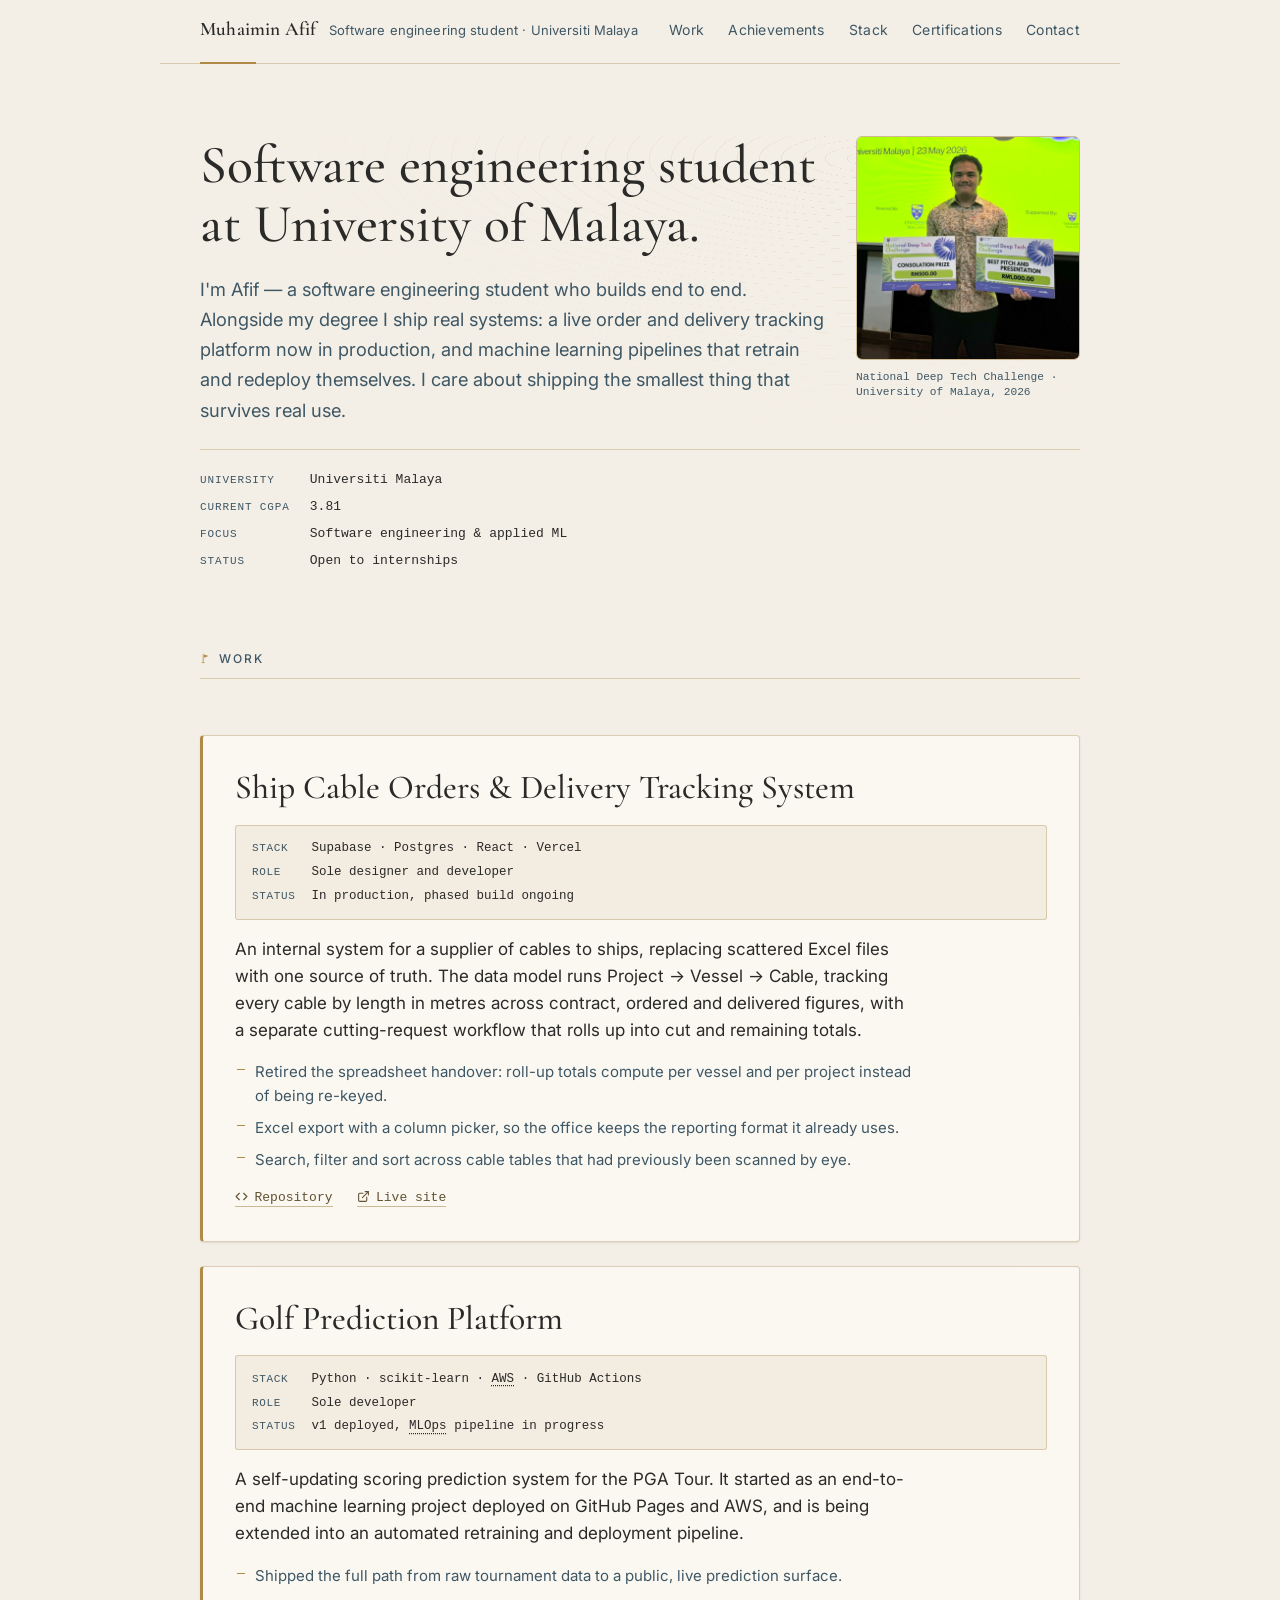
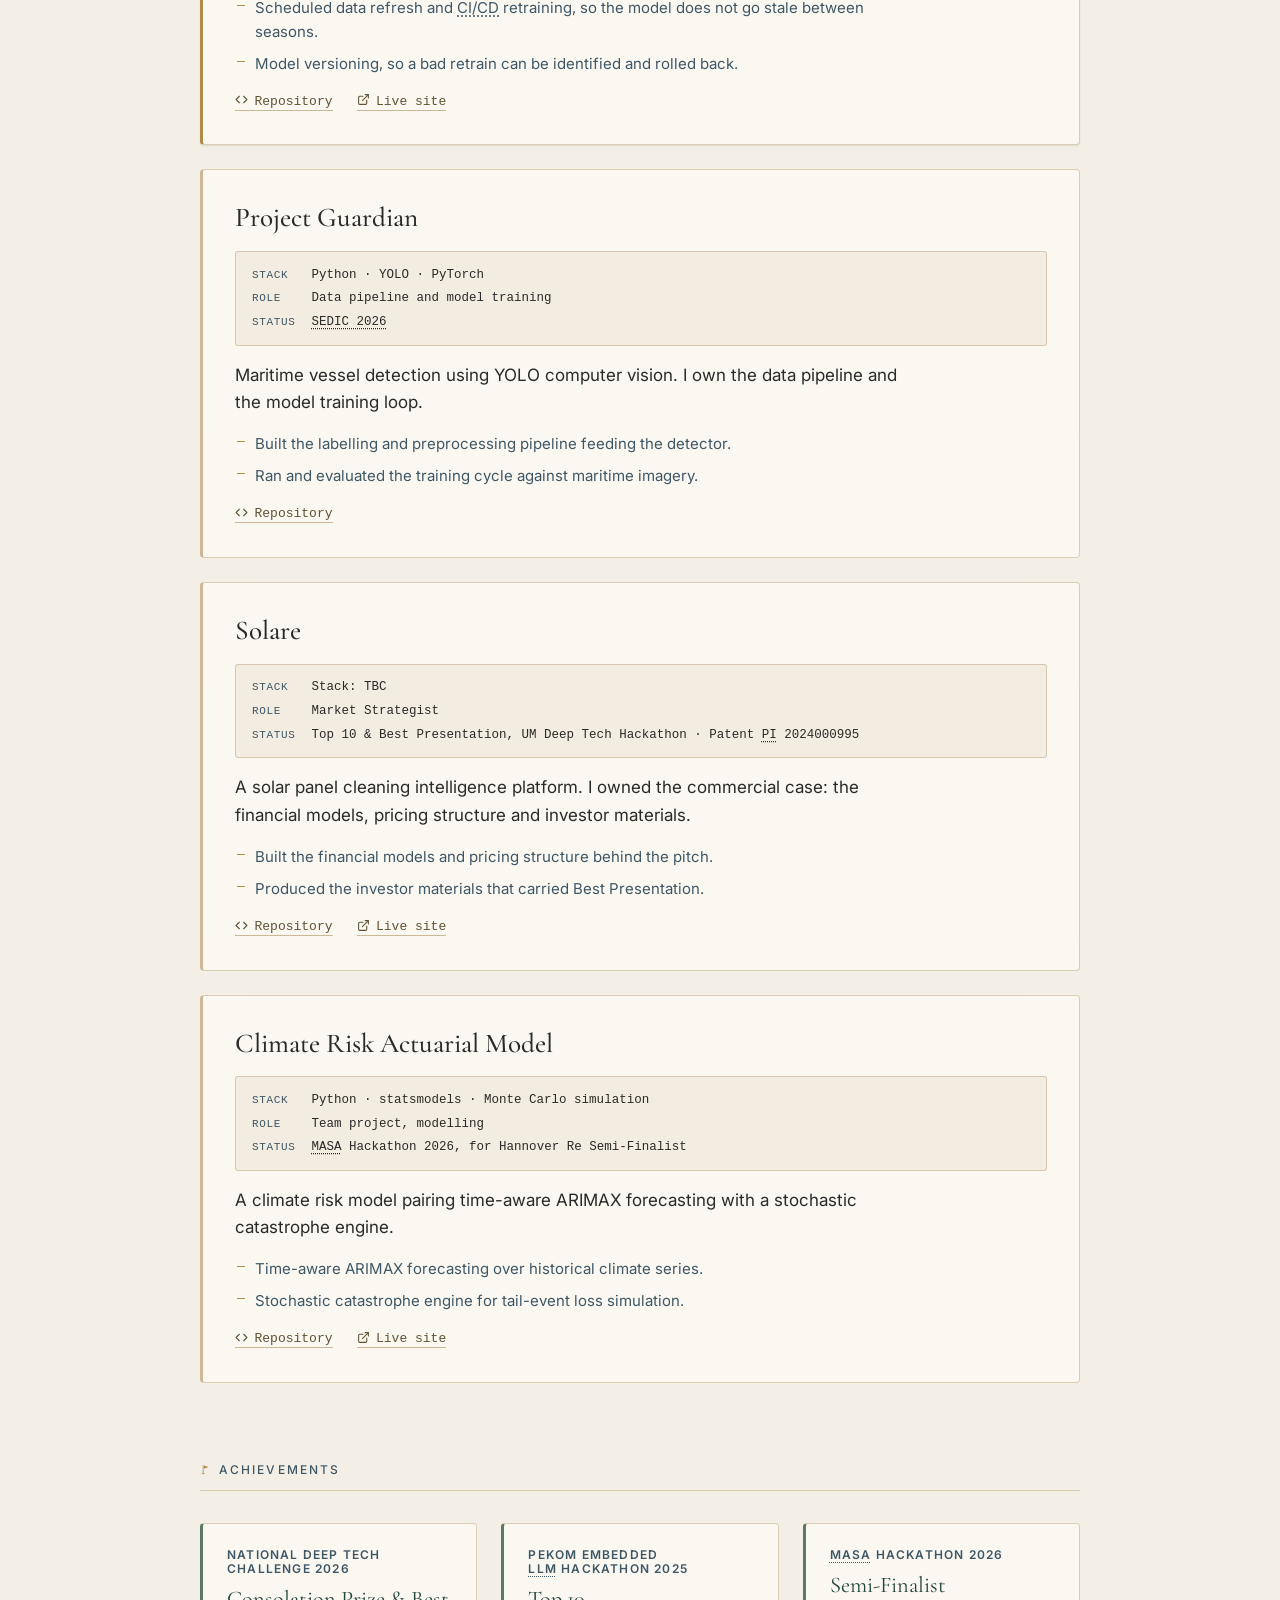
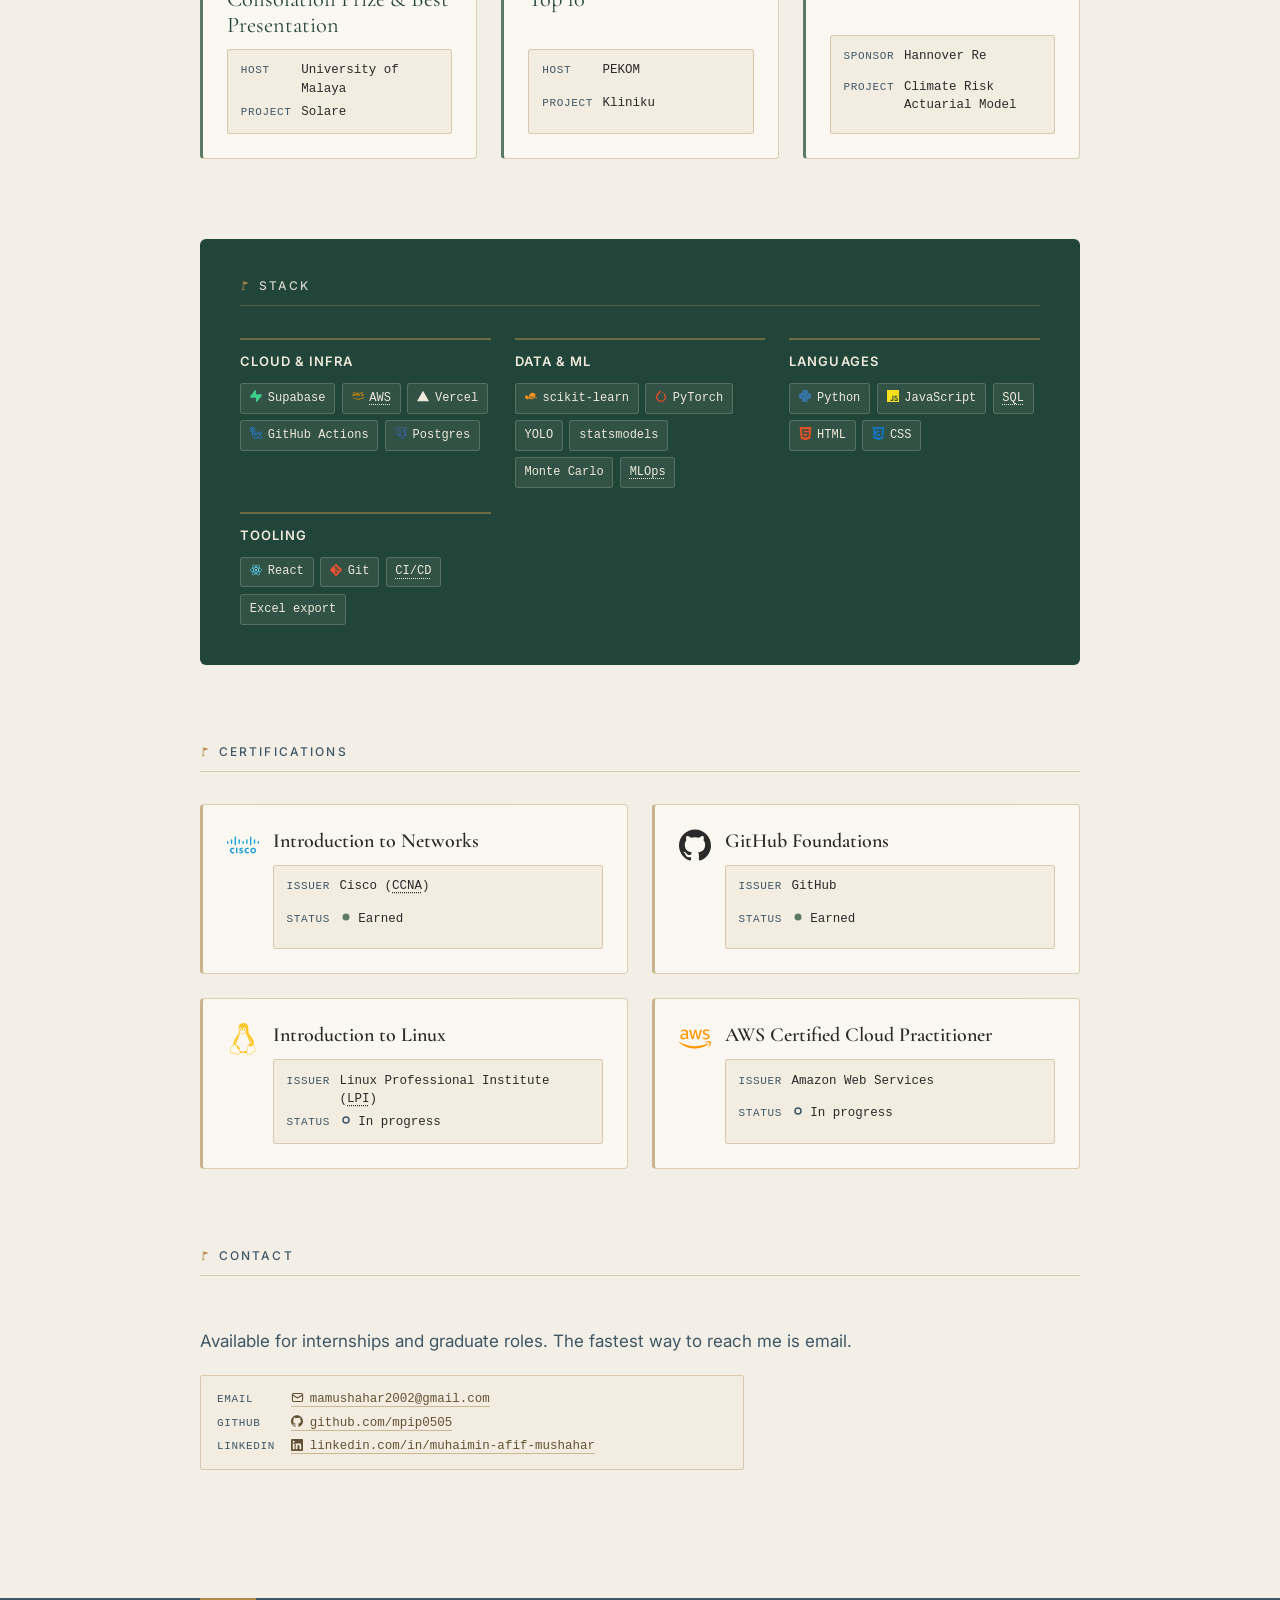
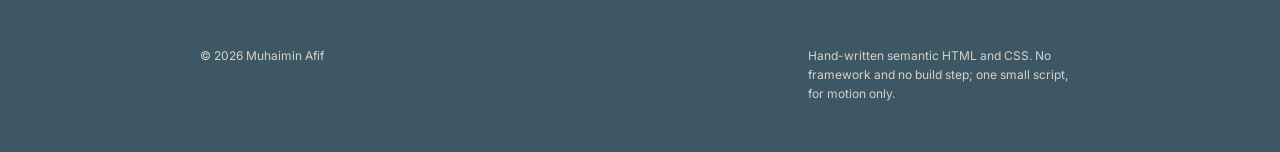
==== commit a017cc89: "Added a achievements section" ====
--- a/index.html
+++ b/index.html
@@ -26,6 +26,7 @@
   <nav class="masthead-nav" aria-label="Primary">
     <ul class="navlist">
       <li><a href="#work">Work</a></li>
+      <li><a href="#achievements">Achievements</a></li>
       <li><a href="#stack">Stack</a></li>
       <li><a href="#certifications">Certifications</a></li>
       <li><a href="#contact">Contact</a></li>
@@ -186,6 +187,52 @@
 
   </section>
 
+  <section id="achievements" class="awards" aria-label="Achievements">
+    <h2 class="section-title" data-reveal>Achievements</h2>
+    <ul class="awardlist">
+
+      <li>
+        <article class="award" data-reveal aria-label="National Deep Tech Challenge 2026">
+          <h3>National Deep Tech Challenge 2026</h3>
+          <p class="award-result">Consolation Prize &amp; Best Presentation</p>
+          <dl class="spec">
+            <dt>Host</dt>
+            <dd>University of Malaya</dd>
+            <dt>Project</dt>
+            <dd>Solare</dd>
+          </dl>
+        </article>
+      </li>
+
+      <li>
+        <article class="award" data-reveal aria-label="PEKOM Embedded LLM Hackathon 2025">
+          <h3>PEKOM Embedded <abbr title="Large Language Model">LLM</abbr> Hackathon 2025</h3>
+          <p class="award-result">Top 10</p>
+          <dl class="spec">
+            <dt>Host</dt>
+            <dd>PEKOM</dd>
+            <dt>Project</dt>
+            <dd>Kliniku</dd>
+          </dl>
+        </article>
+      </li>
+
+      <li>
+        <article class="award" data-reveal aria-label="MASA Hackathon 2026">
+          <h3><abbr title="Malaysian Actuarial Students' Association">MASA</abbr> Hackathon 2026</h3>
+          <p class="award-result">Semi-Finalist</p>
+          <dl class="spec">
+            <dt>Sponsor</dt>
+            <dd>Hannover Re</dd>
+            <dt>Project</dt>
+            <dd>Climate Risk Actuarial Model</dd>
+          </dl>
+        </article>
+      </li>
+
+    </ul>
+  </section>
+
   <section id="stack" class="stack" aria-label="Technical stack">
     <h2 class="section-title" data-reveal>Stack</h2>
     <aside class="stackgrid" aria-label="Tools grouped by area">
--- a/styles.css
+++ b/styles.css
@@ -57,6 +57,13 @@
   scroll-behavior: smooth;
   /* Anchor targets clear the sticky masthead without JS. */
   scroll-padding-block-start: 5rem;
+}
+
+/* Below ~34rem the masthead wraps the role onto its own line and the five nav
+   items onto two, standing taller than the 5rem above — without this a nav
+   jump lands with the heading hidden under the sticky bar. */
+@media (max-width: 34rem) {
+  html { scroll-padding-block-start: 8.5rem; }
 }
 
 body {
@@ -560,6 +567,52 @@
 .cert-status {
   font-family: var(--mono);
   font-size: 0.78125rem;
+}
+
+/* ==========================================================================
+   Achievements — the same grid contract as .certlist: auto-fit columns, equal
+   rows, no counts and no positional selectors, so a fourth <li> appended in
+   the markup needs no CSS change. The <li> is the grid item and stretches to
+   the row height; the card inside flexes to fill it.
+   ========================================================================== */
+
+.awardlist {
+  display: grid;
+  grid-template-columns: repeat(auto-fit, minmax(16rem, 1fr));
+  grid-auto-rows: 1fr;
+  gap: 1.5rem;
+}
+
+.awardlist > li {
+  display: flex;
+}
+
+.award {
+  display: flex;
+  flex: 1;
+  flex-direction: column;
+  gap: 0.6rem;
+  padding: clamp(1.1rem, 3vw, 1.5rem);
+  background: var(--paper);
+  border: var(--rule) solid var(--line);
+  border-inline-start: 3px solid var(--line-strong);
+  border-radius: 4px;
+}
+
+.award h3 { min-height: 1.2em; }
+
+/* The result is the payload of the card. Reserved at two lines, so a longer
+   citation cannot push the spec panel down relative to its neighbours. */
+.award-result {
+  min-height: 2.4em;
+}
+
+/* Fills the leftover card height so the spec panels line up bottom-to-bottom
+   across a row, exactly as they do on the certification cards. */
+.award .spec {
+  flex: 1;
+  padding: 0.7rem 0.8rem;
+  column-gap: 0.6rem;
 }
 
 /* ==========================================================================
--- a/theme-coastal.css
+++ b/theme-coastal.css
@@ -44,6 +44,10 @@
   /* -- dark blocks -------------------------------------------------------- */
   --panel-pine:  var(--pine);
   --panel-slate: var(--slate);
+  /* The achievement display line. Cypress on cream reads as a citation and
+     measures ~9.5:1; the dark scheme has to swap it, since --pine there is
+     the ground the card sits on. */
+  --award-accent: var(--pine);
   --on-dark:     #EFE9DD;
   /* 84%, not less: the colophon sets this at 12px, where AA wants 4.5:1.
      At 74% it measured 4.29 on --slate. */
@@ -104,6 +108,7 @@
 
     --panel-pine:  #1A302A;
     --panel-slate: #21323B;
+    --award-accent: var(--sage);   /* ~5:1 on --paper */
     --on-dark:     #ECE5D8;
     --on-dark-mute: #B6C2BA;
   }
@@ -272,7 +277,8 @@
    ========================================================================== */
 
 .project,
-.cert {
+.cert,
+.award {
   transition: transform 200ms var(--ease), background-color 200ms ease,
               border-color 200ms ease, box-shadow 200ms ease;
 }
@@ -282,7 +288,9 @@
 .project:hover,
 .project:focus-within,
 .cert:hover,
-.cert:focus-within {
+.cert:focus-within,
+.award:hover,
+.award:focus-within {
   transform: translateY(-3px);
   background: color-mix(in srgb, var(--sand) 11%, var(--paper));
   border-color: var(--line-strong);
@@ -334,6 +342,31 @@
 /* Vercel's mark is masked with --ink so it can flip with the theme; on the
    pine panel that renders it near-invisible, so it follows the panel's text. */
 .stack .tags li[data-tech="vercel"]::before { background: var(--on-dark); }
+
+/* ==========================================================================
+   Achievements
+   The event is the heading but sets small, as a letterspaced eyebrow; the
+   result below it carries the display weight in the serif. Reads as a citation
+   line on a plaque, and keeps the heading order semantically intact.
+   ========================================================================== */
+
+.award { border-inline-start-color: var(--sage); }
+
+.award h3 {
+  font-family: var(--ui);
+  font-size: 0.75rem;
+  font-weight: 600;
+  letter-spacing: 0.1em;
+  text-transform: uppercase;
+  color: var(--mute);
+}
+
+.award-result {
+  font-family: var(--serif);
+  font-size: 1.4rem;
+  line-height: 1.15;
+  color: var(--award-accent);
+}
 
 /* ==========================================================================
    Certifications
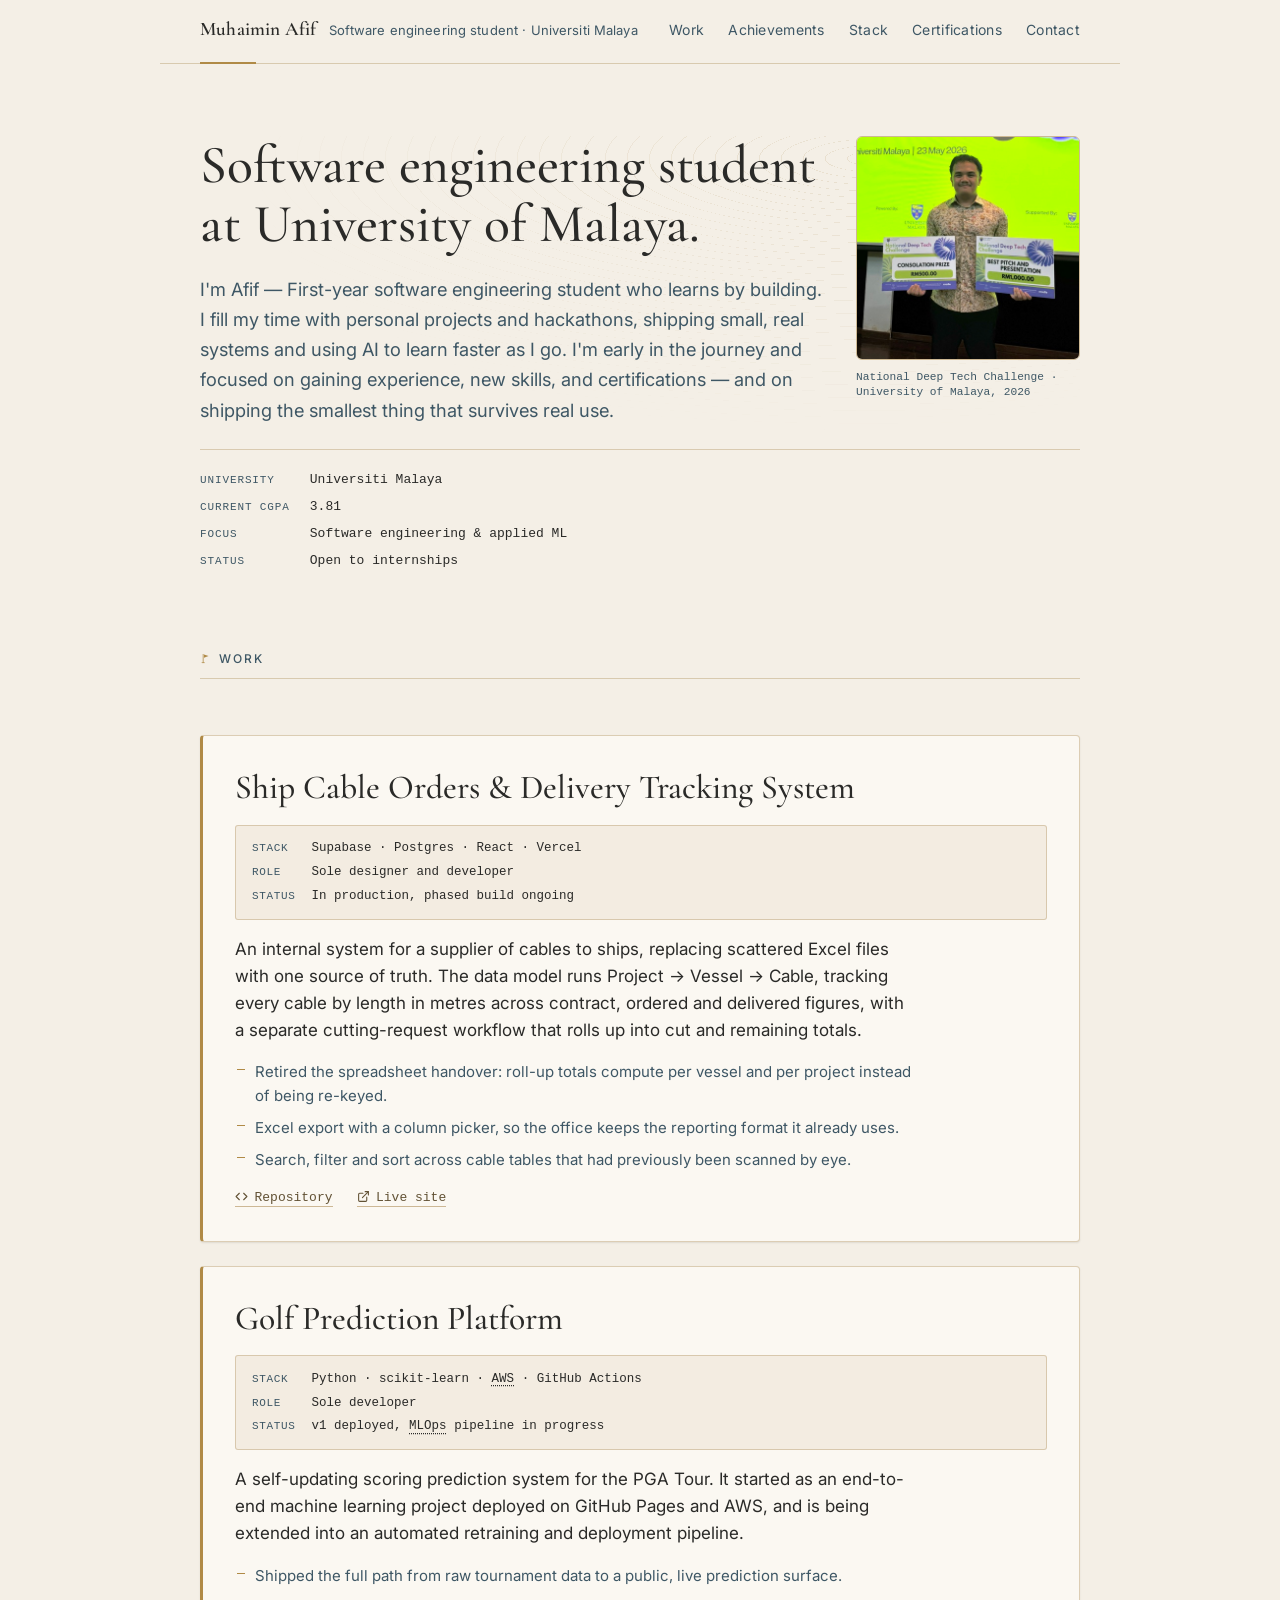
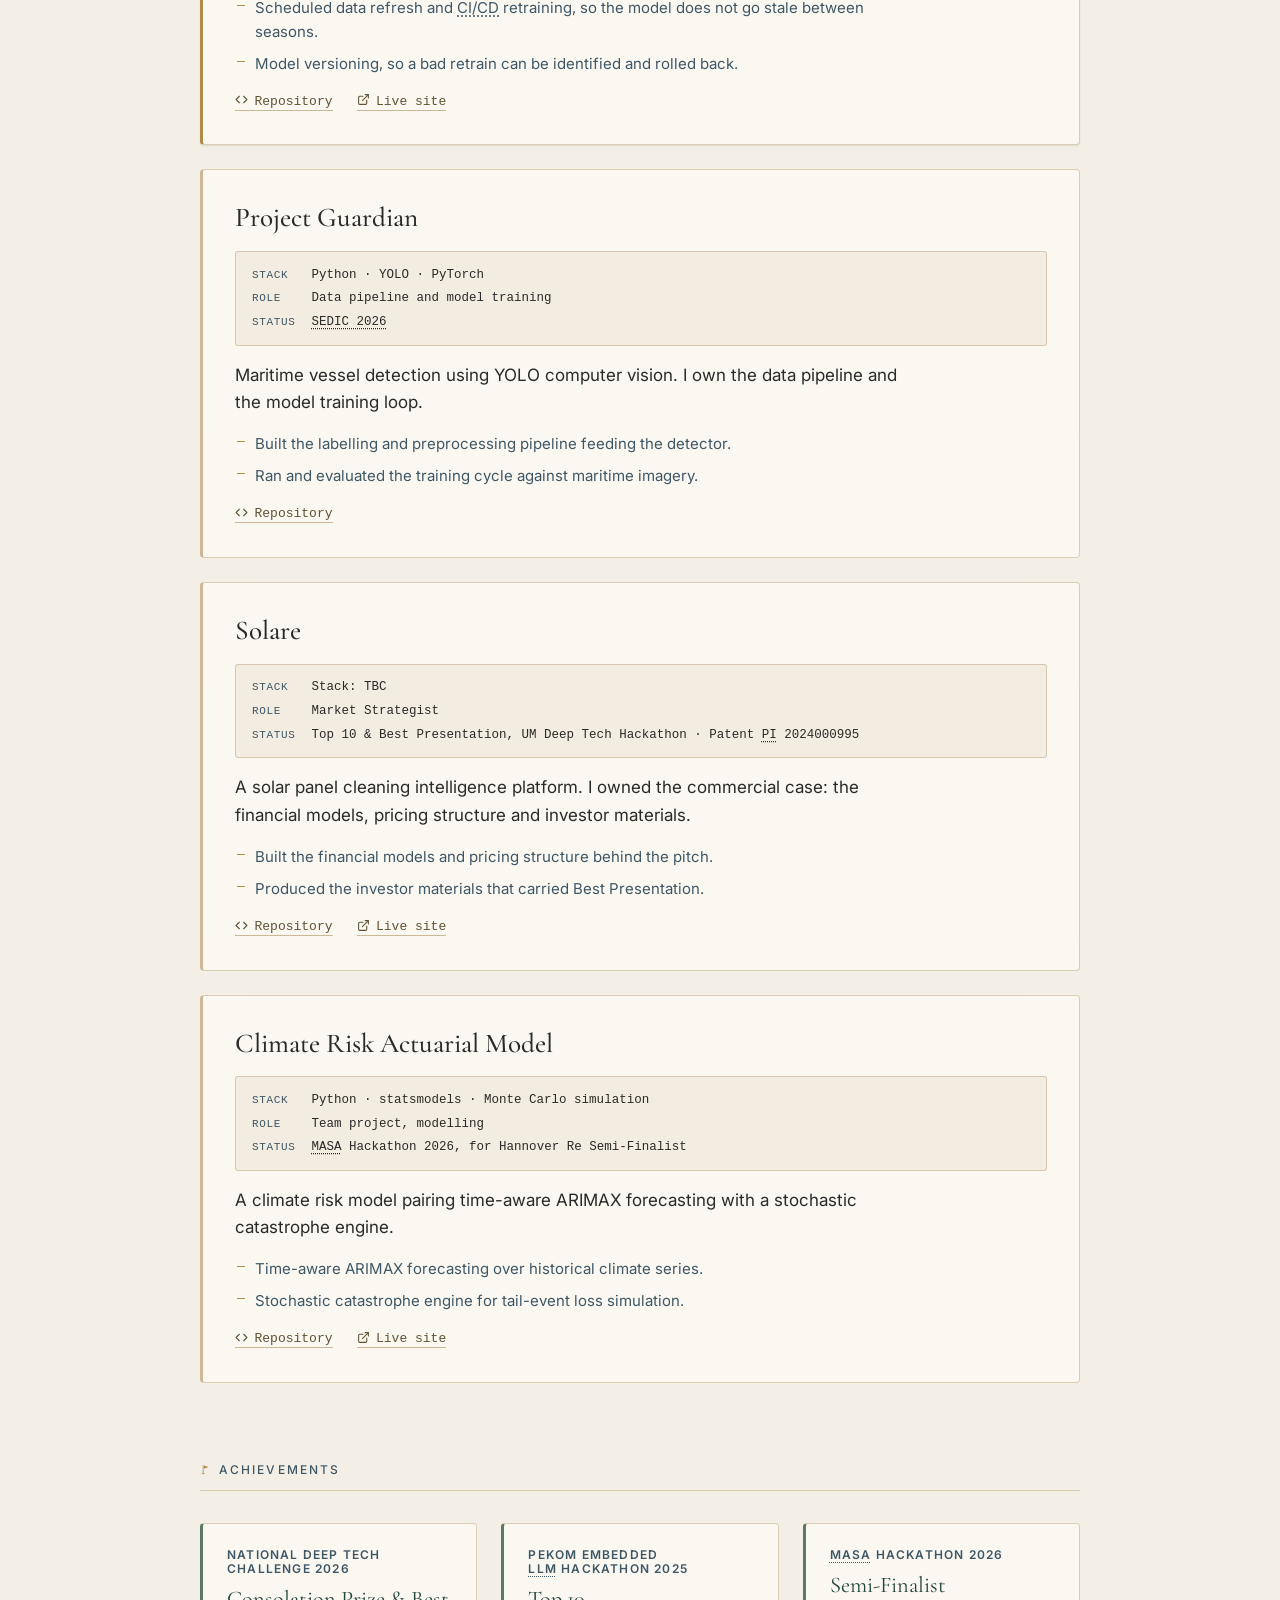
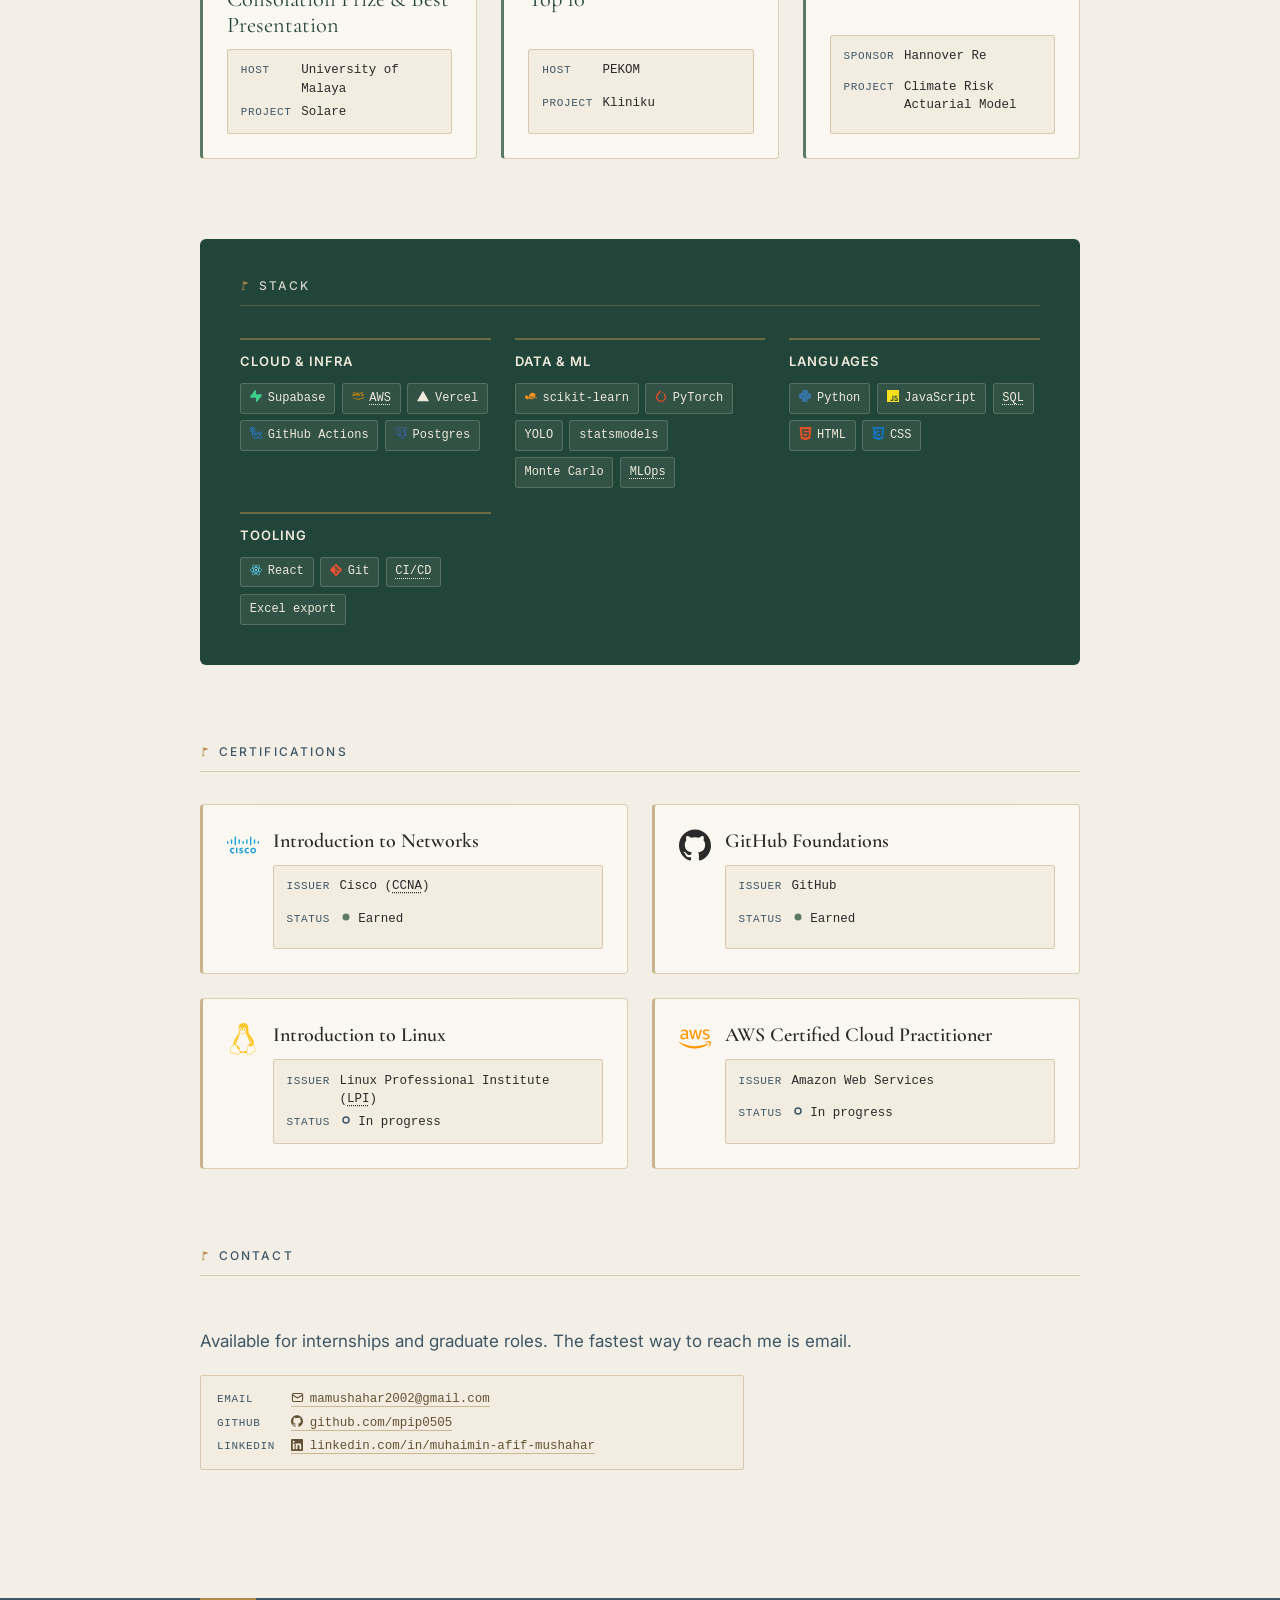
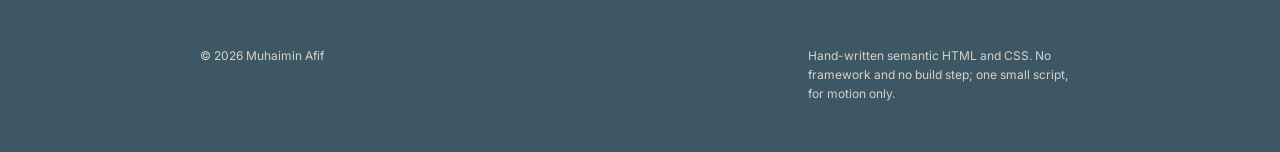
==== commit 6e5979cf: "Edited introudction" ====
--- a/index.html
+++ b/index.html
@@ -45,11 +45,10 @@
       <figcaption>National Deep Tech Challenge &middot; University of Malaya, 2026</figcaption>
     </figure>
     <h1>Software engineering student at University of Malaya.</h1>
-    <p class="lede">I'm Afif — a software engineering student who builds end to end.
-      Alongside my degree I ship real systems: a live order and delivery tracking
-      platform now in production, and machine learning pipelines that retrain and
-      redeploy themselves. I care about shipping the smallest thing that survives
-      real use.</p>
+    <p class="lede">I'm Afif — First-year software engineering student who learns by building. 
+      I fill my time with personal projects and hackathons, shipping small, real systems and using 
+      AI to learn faster as I go. I'm early in the journey and focused on gaining experience, 
+      new skills, and certifications — and on shipping the smallest thing that survives real use.</p>
     <dl class="facts">
       <dt>University</dt>
       <dd>Universiti Malaya</dd>
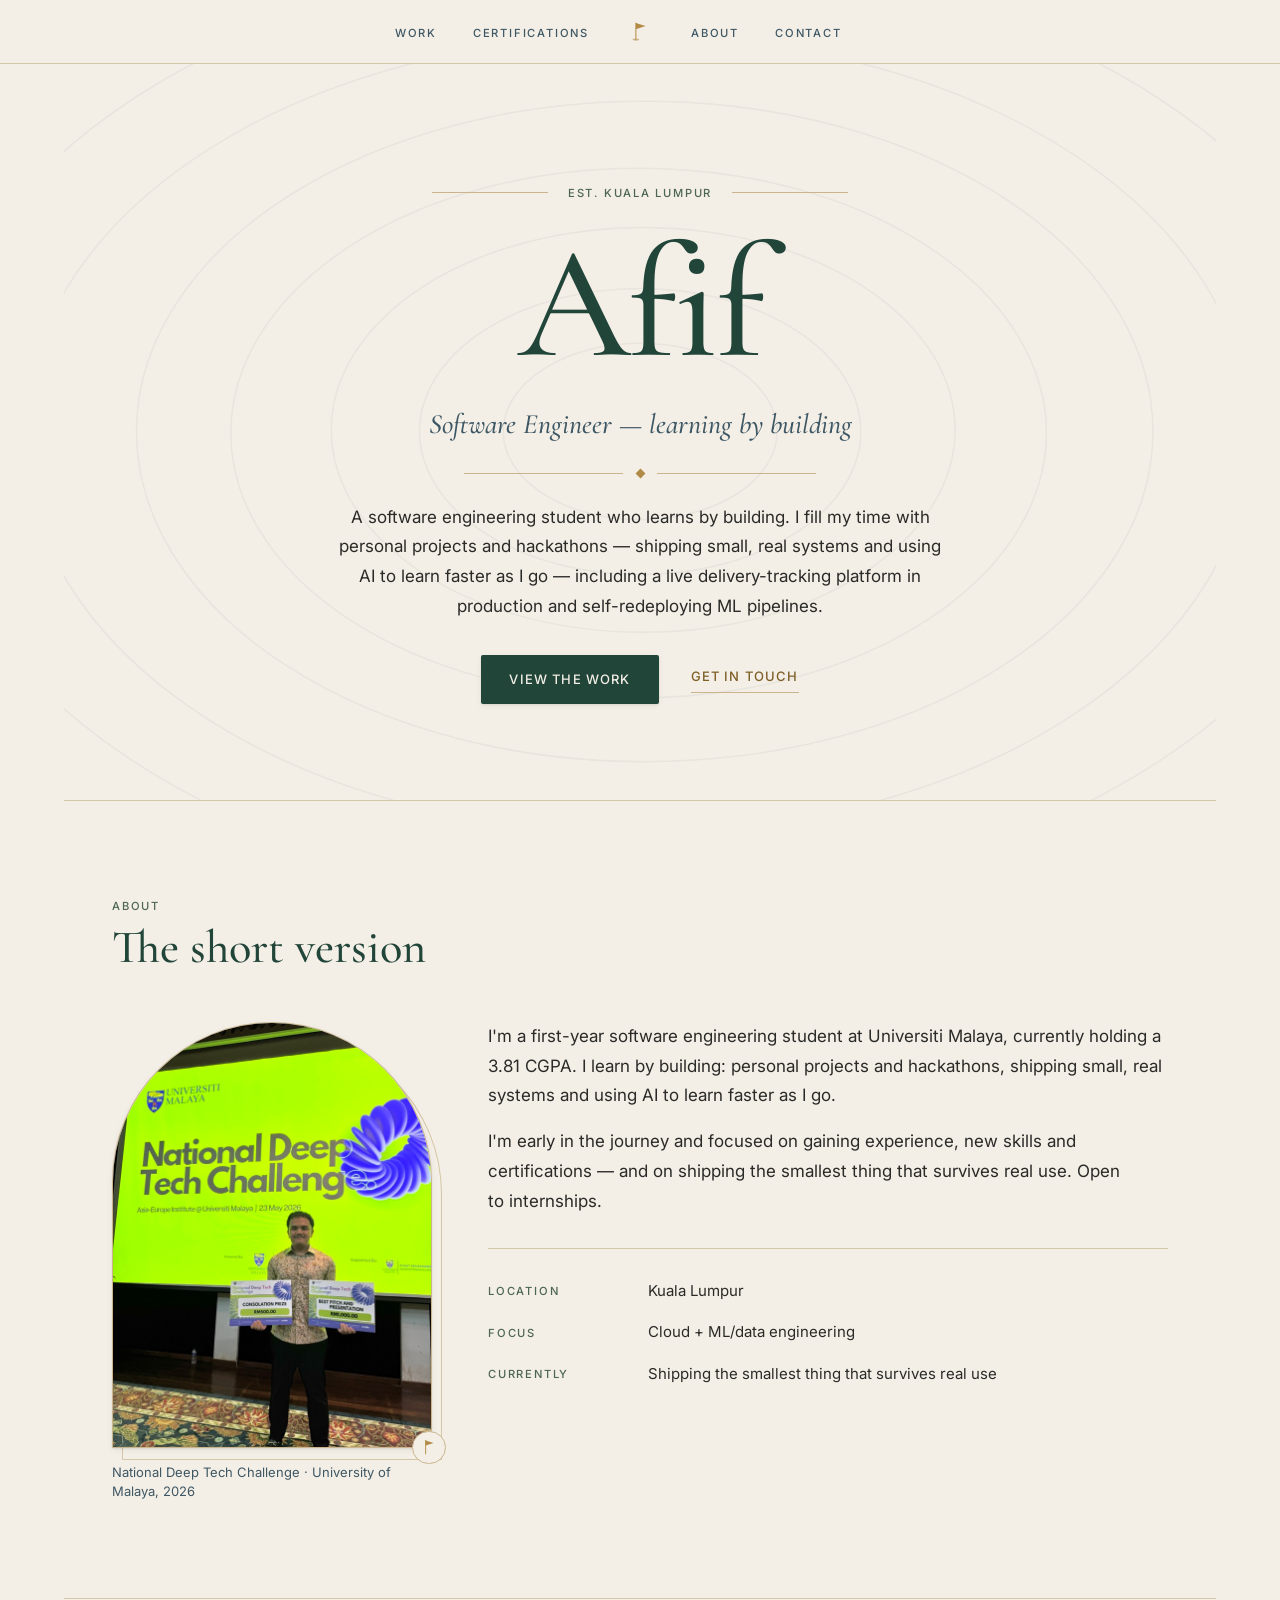
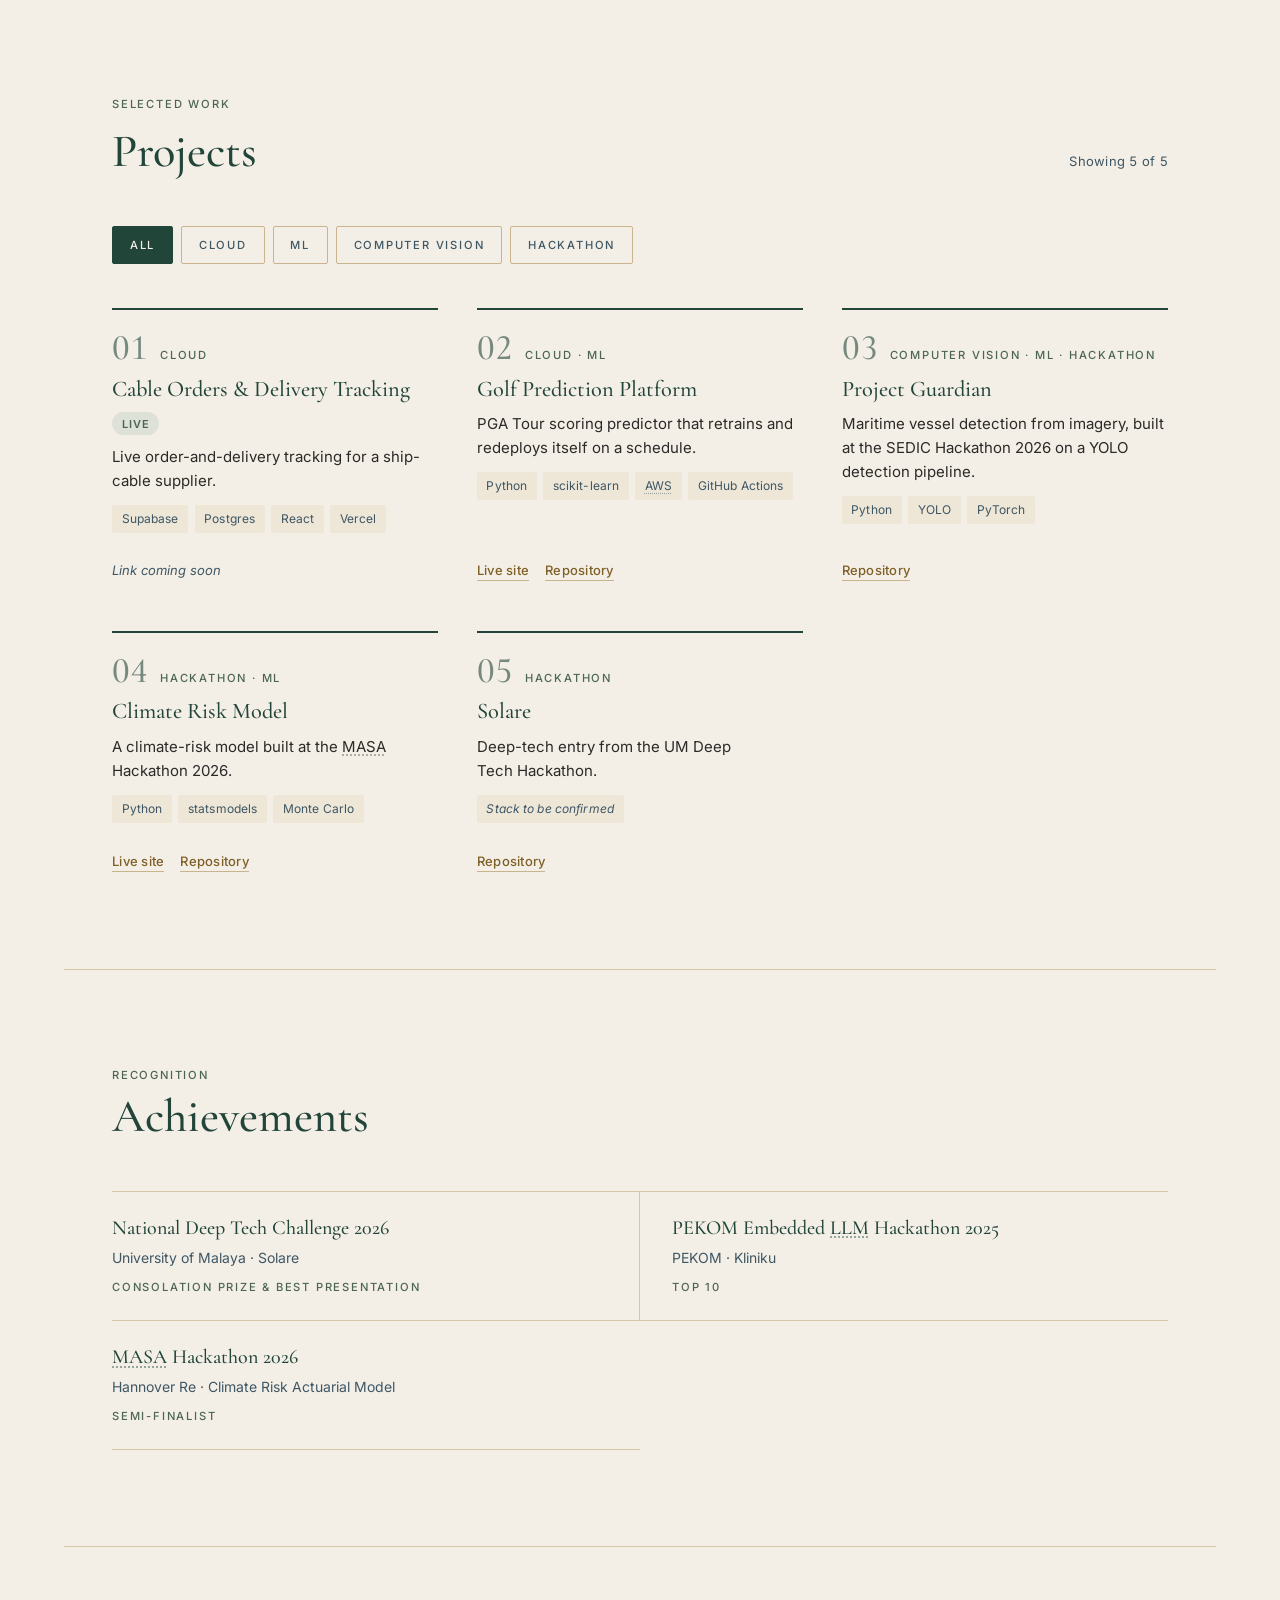
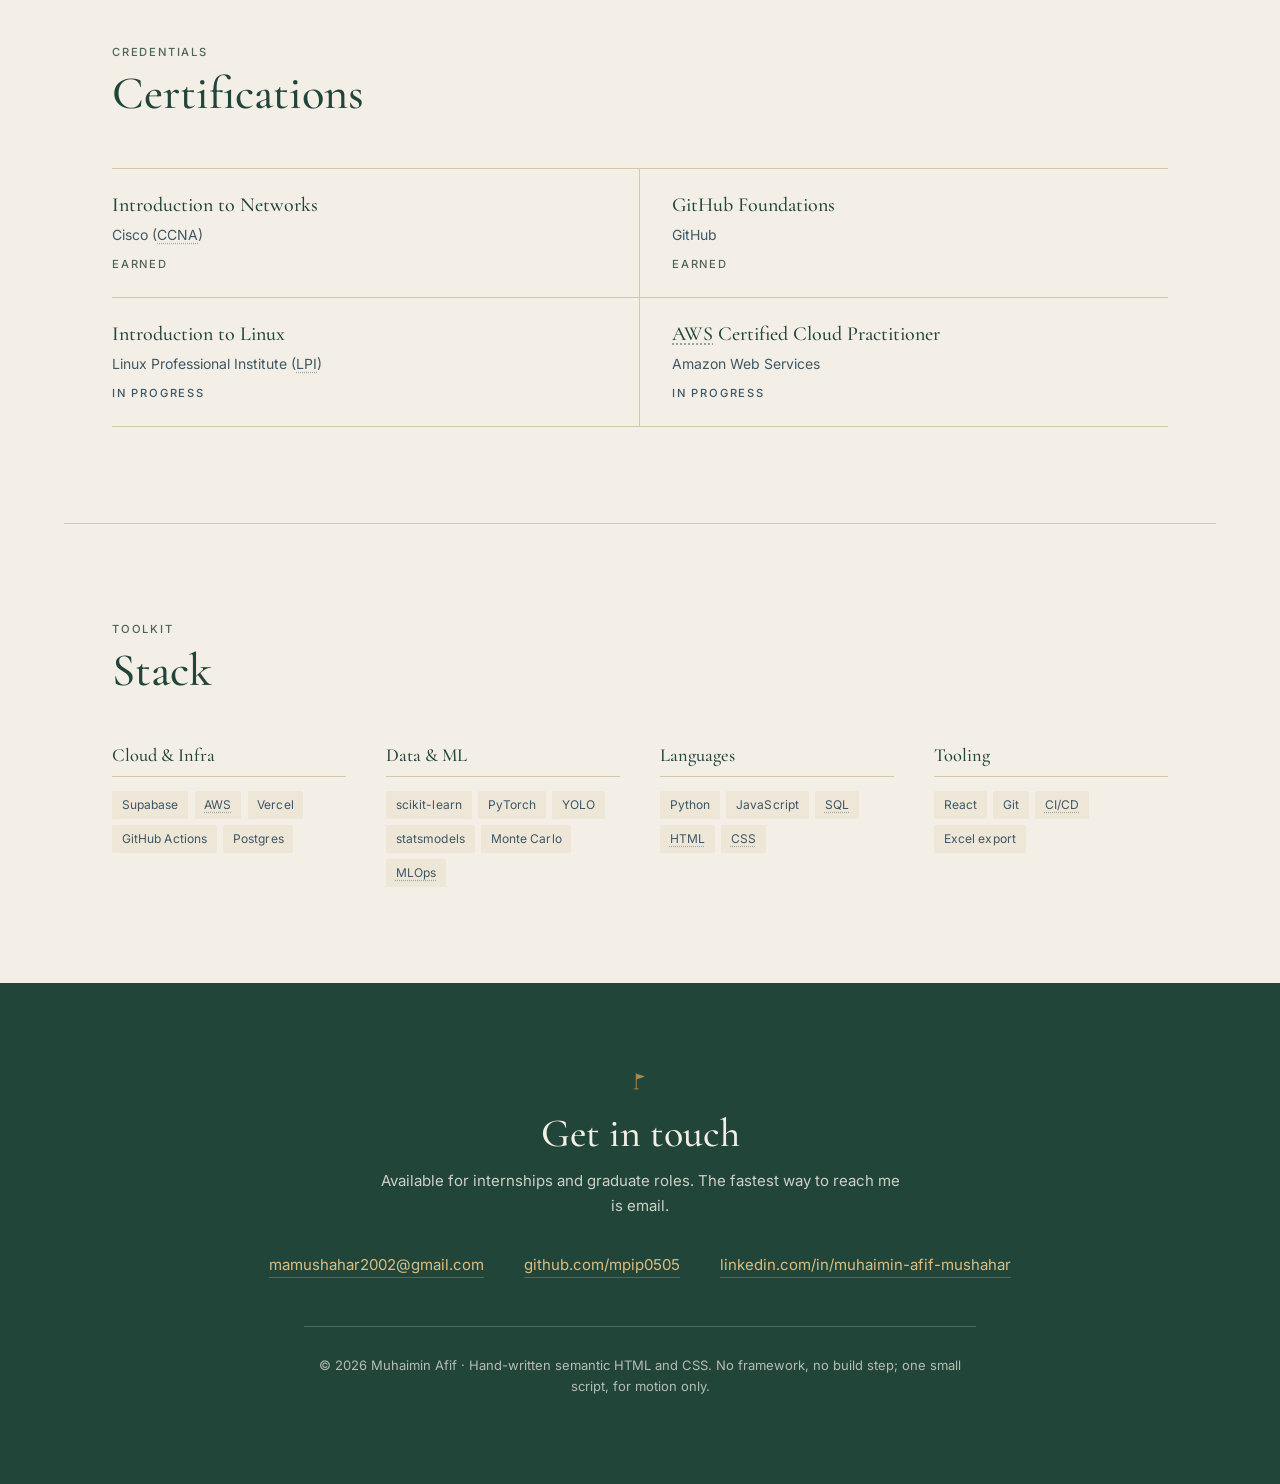
==== commit 9744abd5: "Restructure and addition" ====
--- a/index.html
+++ b/index.html
@@ -3,32 +3,52 @@
 <head>
 <meta charset="utf-8">
 <meta name="viewport" content="width=device-width, initial-scale=1">
-<title>Muhaimin Afif — Software Engineering Student</title>
-<meta name="description" content="Software engineering student at Universiti Malaya. Builds production internal systems, self-updating ML pipelines, and applied computer vision.">
-<meta name="color-scheme" content="light dark">
-<meta name="theme-color" content="#F4EFE6" media="(prefers-color-scheme: light)">
-<meta name="theme-color" content="#141C19" media="(prefers-color-scheme: dark)">
+<title>Muhaimin Afif — Software Engineer</title>
+<meta name="description" content="Software engineering student at Universiti Malaya. Builds production internal systems, self-redeploying ML pipelines, and applied computer vision.">
+<meta name="color-scheme" content="light">
+<meta name="theme-color" content="#F4EFE6">
+
+<!-- Tab icon: the flag-pin crest. The SVG is what modern browsers use and
+     the only one that stays crisp at any size; favicon.ico carries 16/32/48
+     bitmaps for older browsers and for the bare /favicon.ico request a
+     browser makes whether or not it is declared. -->
+<link rel="icon" href="favicon.ico" sizes="32x32">
+<link rel="icon" href="assets/favicon.svg" type="image/svg+xml">
+<link rel="apple-touch-icon" href="assets/apple-touch-icon.png">
+
 <link rel="preconnect" href="https://fonts.googleapis.com">
 <link rel="preconnect" href="https://fonts.gstatic.com" crossorigin>
-<link rel="stylesheet" href="https://fonts.googleapis.com/css2?family=Cormorant+Garamond:wght@400;500;600&amp;family=Inter:wght@400;500;600&amp;display=swap">
+<link rel="stylesheet" href="https://fonts.googleapis.com/css2?family=Cormorant+Garamond:ital,wght@0,500;0,600;1,500;1,600&amp;family=Inter:wght@400;500;600&amp;display=swap">
 <link rel="stylesheet" href="styles.css">
-<link rel="stylesheet" href="theme-coastal.css">
-<!-- Not deferred: it sets the motion flag on <html> before the first paint. -->
+
+<!-- Not deferred, on purpose: it sets the motion flag on <html> before the
+     first paint, so the page never renders its final state and jumps back. -->
 <script src="motion.js"></script>
 </head>
 <body>
 
 <a class="skip" href="#main">Skip to main content</a>
 
+<!-- ======================================================================
+     Header — centred masthead. Nav splits evenly around the gold crest.
+     ====================================================================== -->
 <header class="masthead">
-  <p class="masthead-name"><strong>Muhaimin Afif</strong></p>
-  <p class="masthead-role">Software engineering student · Universiti Malaya</p>
-  <nav class="masthead-nav" aria-label="Primary">
-    <ul class="navlist">
+  <nav class="nav" aria-label="Primary">
+    <ul class="nav-list">
       <li><a href="#work">Work</a></li>
-      <li><a href="#achievements">Achievements</a></li>
-      <li><a href="#stack">Stack</a></li>
       <li><a href="#certifications">Certifications</a></li>
+    </ul>
+
+    <span class="crest" data-crest aria-hidden="true">
+      <svg viewBox="0 0 24 24" width="22" height="22" fill="none" focusable="false">
+        <path d="M7.5 21.2V3.2" stroke="currentColor" stroke-width="1.1" stroke-linecap="round"/>
+        <path d="M7.5 3.2 18 6.6 7.5 10.1Z" fill="currentColor"/>
+        <ellipse cx="7.5" cy="21.4" rx="3.6" ry="1.1" fill="currentColor" opacity=".55"/>
+      </svg>
+    </span>
+
+    <ul class="nav-list">
+      <li><a href="#about">About</a></li>
       <li><a href="#contact">Contact</a></li>
     </ul>
   </nav>
@@ -36,330 +56,398 @@
 
 <main id="main">
 
-  <section id="intro" class="intro" aria-label="Introduction">
-    <figure class="portrait">
-      <span class="portrait-frame">
-        <img src="afif.jpeg" width="768" height="1024" alt="Muhaimin Afif"
-          decoding="async">
-      </span>
-      <figcaption>National Deep Tech Challenge &middot; University of Malaya, 2026</figcaption>
-    </figure>
-    <h1>Software engineering student at University of Malaya.</h1>
-    <p class="lede">I'm Afif — First-year software engineering student who learns by building. 
-      I fill my time with personal projects and hackathons, shipping small, real systems and using 
-      AI to learn faster as I go. I'm early in the journey and focused on gaining experience, 
-      new skills, and certifications — and on shipping the smallest thing that survives real use.</p>
-    <dl class="facts">
-      <dt>University</dt>
-      <dd>Universiti Malaya</dd>
-      <dt>Current CGPA</dt>
-      <dd>3.81</dd>
-      <dt>Focus</dt>
-      <dd>Software engineering &amp; applied ML</dd>
-      <dt>Status</dt>
-      <dd>Open to internships</dd>
-    </dl>
-  </section>
-
-  <section id="work" class="work" aria-label="Selected work">
-    <h2 class="section-title" data-reveal>Work</h2>
-
-    <article class="project" data-reveal data-emphasis="lead" aria-label="Ship Cable Orders and Delivery Tracking System">
-      <h3>Ship Cable Orders &amp; Delivery Tracking System</h3>
-      <dl class="spec">
-        <dt>Stack</dt>
-        <dd>Supabase &middot; Postgres &middot; React &middot; Vercel</dd>
-        <dt>Role</dt>
-        <dd>Sole designer and developer</dd>
-        <dt>Status</dt>
-        <dd>In production, phased build ongoing</dd>
-      </dl>
-      <p>An internal system for a supplier of cables to ships, replacing scattered
-        Excel files with one source of truth. The data model runs Project &rarr;
-        Vessel &rarr; Cable, tracking every cable by length in metres across contract,
-        ordered and delivered figures, with a separate cutting-request workflow that
-        rolls up into cut and remaining totals.</p>
-      <ul class="outcomes">
-        <li>Retired the spreadsheet handover: roll-up totals compute per vessel and
-          per project instead of being re-keyed.</li>
-        <li>Excel export with a column picker, so the office keeps the reporting
-          format it already uses.</li>
-        <li>Search, filter and sort across cable tables that had previously been
-          scanned by eye.</li>
-      </ul>
-      <ul class="links" aria-label="Links for Ship Cable Orders and Delivery Tracking System">
-        <li><a href="https://github.com/mpip0505" data-link="repo">Repository</a></li>
-        <li><a href="https://github.com/mpip0505" data-link="live">Live site</a></li>
-      </ul>
-    </article>
-
-    <article class="project" data-reveal data-emphasis="lead" aria-label="Golf Prediction Platform">
-      <h3>Golf Prediction Platform</h3>
-      <dl class="spec">
-        <dt>Stack</dt>
-        <dd>Python &middot; scikit-learn &middot; <abbr title="Amazon Web Services">AWS</abbr> &middot; GitHub Actions</dd>
-        <dt>Role</dt>
-        <dd>Sole developer</dd>
-        <dt>Status</dt>
-        <dd>v1 deployed, <abbr title="Machine Learning Operations">MLOps</abbr> pipeline in progress</dd>
-      </dl>
-      <p>A self-updating scoring prediction system for the PGA Tour. It started as an
-        end-to-end machine learning project deployed on GitHub Pages and AWS, and is
-        being extended into an automated retraining and deployment pipeline.</p>
-      <ul class="outcomes">
-        <li>Shipped the full path from raw tournament data to a public, live
-          prediction surface.</li>
-        <li>Scheduled data refresh and <abbr title="Continuous Integration and Continuous Deployment">CI/CD</abbr>
-          retraining, so the model does not go stale between seasons.</li>
-        <li>Model versioning, so a bad retrain can be identified and rolled back.</li>
-      </ul>
-      <ul class="links" aria-label="Links for Golf Prediction Platform">
-        <li><a href="https://github.com/mpip0505/golf-score-predictor" data-link="repo">Repository</a></li>
-        <li><a href="https://mpip0505.github.io/golf-score-predictor/" data-link="live">Live site</a></li>
-      </ul>
-    </article>
-
-    <article class="project" data-reveal aria-label="Project Guardian">
-      <h3>Project Guardian</h3>
-      <dl class="spec">
-        <dt>Stack</dt>
-        <dd>Python &middot; YOLO &middot; PyTorch</dd>
-        <dt>Role</dt>
-        <dd>Data pipeline and model training</dd>
-        <dt>Status</dt>
-        <dd><abbr title="Strategic Innovation Defence Innovation Challenge 2026">SEDIC 2026</abbr></dd>
-      </dl>
-      <p>Maritime vessel detection using YOLO computer vision. I own the data
-        pipeline and the model training loop.</p>
-      <ul class="outcomes">
-        <li>Built the labelling and preprocessing pipeline feeding the detector.</li>
-        <li>Ran and evaluated the training cycle against maritime imagery.</li>
-      </ul>
-      <ul class="links" aria-label="Links for Project Guardian">
-        <li><a href="https://github.com/mpip0505/sedic-hackathon-2026" data-link="repo">Repository</a></li>
-      </ul>
-    </article>
-
-    <article class="project" data-reveal aria-label="Solare">
-      <h3>Solare</h3>
-      <dl class="spec">
-        <dt>Stack</dt>
-        <dd>Stack: TBC</dd>
-        <dt>Role</dt>
-        <dd>Market Strategist</dd>
-        <dt>Status</dt>
-        <dd>Top 10 &amp; Best Presentation, UM Deep Tech Hackathon &middot; Patent <abbr title="Patent Application, Malaysia">PI</abbr> 2024000995</dd>
-      </dl>
-      <p>A solar panel cleaning intelligence platform. I owned the commercial case:
-        the financial models, pricing structure and investor materials.</p>
-      <ul class="outcomes">
-        <li>Built the financial models and pricing structure behind the pitch.</li>
-        <li>Produced the investor materials that carried Best Presentation.</li>
-      </ul>
-      <ul class="links" aria-label="Links for SolarSense">
-        <li><a href="https://github.com/aarntn/TripleT_DeepTech" data-link="repo">Repository</a></li>
-        <li><a href="https://solare-demo.vercel.app" data-link="live">Live site</a></li>
-      </ul>
-    </article>
-
-    <article class="project" data-reveal aria-label="Climate Risk Actuarial Model">
-      <h3>Climate Risk Actuarial Model</h3>
-      <dl class="spec">
-        <dt>Stack</dt>
-        <dd>Python &middot; statsmodels &middot; Monte Carlo simulation</dd>
-        <dt>Role</dt>
-        <dd>Team project, modelling</dd>
-        <dt>Status</dt>
-        <dd><abbr title="Malaysian Actuarial Students' Association">MASA</abbr> Hackathon 2026, for Hannover Re Semi-Finalist</dd>
-      </dl>
-      <p>A climate risk model pairing time-aware ARIMAX forecasting with a stochastic
-        catastrophe engine.</p>
-      <ul class="outcomes">
-        <li>Time-aware ARIMAX forecasting over historical climate series.</li>
-        <li>Stochastic catastrophe engine for tail-event loss simulation.</li>
-      </ul>
-      <ul class="links" aria-label="Links for Climate Risk Actuarial Model">
-        <li><a href="https://github.com/aarntn/MASA-HACKATHON-2026" data-link="repo">Repository</a></li>
-        <li><a href="https://masa-triplet.netlify.app" data-link="live">Live site</a></li>
-      </ul>
-    </article>
-
-  </section>
-
-  <section id="achievements" class="awards" aria-label="Achievements">
-    <h2 class="section-title" data-reveal>Achievements</h2>
-    <ul class="awardlist">
-
-      <li>
-        <article class="award" data-reveal aria-label="National Deep Tech Challenge 2026">
+  <!-- ====================================================================
+       1 · Hero — centred masthead over faint contour rings.
+       ==================================================================== -->
+  <section class="hero" data-parallax aria-labelledby="hero-name">
+
+    <!-- Decorative contour/topography rings. Pure layout wrapper. -->
+    <div class="contours" data-contours data-plane="contours" aria-hidden="true">
+      <svg viewBox="0 0 900 600" preserveAspectRatio="xMidYMid slice" focusable="false">
+        <g fill="none" stroke="currentColor" stroke-width="1">
+          <ellipse cx="450" cy="300" rx="90"  ry="58"/>
+          <ellipse cx="450" cy="300" rx="145" ry="94"/>
+          <ellipse cx="452" cy="299" rx="205" ry="133"/>
+          <ellipse cx="449" cy="301" rx="268" ry="174"/>
+          <ellipse cx="453" cy="300" rx="334" ry="217"/>
+          <ellipse cx="448" cy="302" rx="403" ry="262"/>
+          <ellipse cx="454" cy="299" rx="475" ry="309"/>
+          <ellipse cx="450" cy="301" rx="550" ry="358"/>
+        </g>
+      </svg>
+    </div>
+
+    <!-- Pure layout wrapper: the masthead group, which is also the middle
+         parallax plane. The contours behind it move least, the gold diamond
+         nested inside it moves most. -->
+    <div class="hero-inner" data-plane="text">
+
+      <p class="eyebrow eyebrow--ruled" data-hero style="--i:0">
+        <span class="rule" data-rule aria-hidden="true"></span>
+        <span class="eyebrow-text">Est. Kuala Lumpur</span>
+        <span class="rule" data-rule aria-hidden="true"></span>
+      </p>
+
+      <h1 id="hero-name" class="hero-name" data-hero style="--i:1">Afif</h1>
+
+      <p class="hero-tagline" data-hero style="--i:2">Software Engineer — learning by building</p>
+
+      <div class="divider" data-hero style="--i:3" aria-hidden="true">
+        <span class="rule" data-rule></span>
+        <span class="gem-plane" data-plane="gem"><span class="divider-gem" data-gem></span></span>
+        <span class="rule" data-rule></span>
+      </div>
+
+      <p class="hero-bio" data-hero style="--i:4">A software engineering student who learns by
+        building. I fill my time with personal projects and hackathons — shipping small, real
+        systems and using AI to learn faster as I go — including a live delivery-tracking
+        platform in production and self-redeploying ML pipelines.</p>
+
+      <p class="hero-cta" data-hero style="--i:5">
+        <a class="btn btn--primary" href="#work">View the work</a>
+        <a class="btn btn--quiet" href="#contact">Get in touch</a>
+      </p>
+
+    </div><!-- /.hero-inner -->
+
+  </section>
+
+  <!-- ====================================================================
+       2 · About — the portrait lives here, not in the hero.
+       ==================================================================== -->
+  <section id="about" class="about" aria-labelledby="about-title" data-reveal>
+    <header class="section-head">
+      <p class="eyebrow">About</p>
+      <h2 id="about-title" class="section-title">The short version</h2>
+    </header>
+
+    <!-- Pure layout wrapper: two columns on desktop, stacked on mobile. -->
+    <div class="about-grid">
+
+      <figure class="portrait" data-portrait>
+        <span class="portrait-frame">
+          <!-- assets/portrait.jpg is afif.jpeg resampled to 640x853 and
+               re-encoded — 137KB rather than 286KB. 640 is exactly twice the
+               320px box the frame caps at, so it is still sharp on a 2x
+               screen with nothing sent that the layout cannot use.
+               TODO: to swap the photo, replace the file in place; if the
+               replacement is not 640x853, update width/height below to match
+               so the reserved box still prevents layout shift. -->
+          <img src="assets/portrait.jpg" width="640" height="853" decoding="async"
+            alt="Muhaimin Afif at the National Deep Tech Challenge, University of Malaya.">
+        </span>
+        <span class="portrait-pin" aria-hidden="true">
+          <svg viewBox="0 0 24 24" width="18" height="18" fill="none" focusable="false">
+            <path d="M7.5 21.2V3.2" stroke="currentColor" stroke-width="1.2" stroke-linecap="round"/>
+            <path d="M7.5 3.2 18 6.6 7.5 10.1Z" fill="currentColor"/>
+          </svg>
+        </span>
+        <figcaption>National Deep Tech Challenge · University of Malaya, 2026</figcaption>
+      </figure>
+
+      <!-- Pure layout wrapper for the prose column. -->
+      <div class="about-body">
+        <p>I'm a first-year software engineering student at Universiti Malaya, currently
+          holding a 3.81 CGPA. I learn by building: personal projects and hackathons,
+          shipping small, real systems and using AI to learn faster as I go.</p>
+        <p>I'm early in the journey and focused on gaining experience, new skills and
+          certifications — and on shipping the smallest thing that survives real use.
+          Open to internships.</p>
+
+        <dl class="facts">
+          <dt>Location</dt>
+          <dd>Kuala Lumpur</dd>
+          <dt>Focus</dt>
+          <dd>Cloud + ML/data engineering</dd>
+          <dt>Currently</dt>
+          <dd>Shipping the smallest thing that survives real use</dd>
+        </dl>
+      </div>
+
+    </div>
+  </section>
+
+  <!-- ====================================================================
+       3 · Work — filterable grid. Duplicate any <li> to add a project:
+       set data-category (cloud / ml / cv / hackathon, space separated),
+       bump the numeral, and update data-total on .projects + the count.
+       ==================================================================== -->
+  <section id="work" class="work" aria-labelledby="work-title" data-reveal>
+    <header class="section-head section-head--work">
+      <p class="eyebrow">Selected work</p>
+      <h2 id="work-title" class="section-title">Projects</h2>
+      <p class="count" aria-live="polite">Showing <span class="count-n" data-count>5</span> of 5</p>
+    </header>
+
+    <ul class="filters" data-filters aria-label="Filter projects by category">
+      <li><button type="button" data-filter="all" aria-pressed="true">All</button></li>
+      <li><button type="button" data-filter="cloud" aria-pressed="false">Cloud</button></li>
+      <li><button type="button" data-filter="ml" aria-pressed="false">ML</button></li>
+      <li><button type="button" data-filter="cv" aria-pressed="false">Computer Vision</button></li>
+      <li><button type="button" data-filter="hackathon" aria-pressed="false">Hackathon</button></li>
+    </ul>
+
+    <ul class="projects" data-projects data-total="5">
+
+      <li data-category="cloud">
+        <article class="card">
+          <p class="card-meta"><span class="card-num">01</span><span class="card-cat">Cloud</span></p>
+          <h3 class="card-title">Cable Orders &amp; Delivery Tracking</h3>
+          <p class="pill pill--live">Live</p>
+          <p class="card-blurb">Live order-and-delivery tracking for a ship-cable supplier.</p>
+          <ul class="tags">
+            <li>Supabase</li>
+            <li>Postgres</li>
+            <li>React</li>
+            <li>Vercel</li>
+          </ul>
+          <!-- TODO: no repository or live URL for this project exists yet — the
+               previous build pointed both links at the GitHub profile page, so
+               nothing real was available to carry over. Drop the URL in here. -->
+          <ul class="card-links">
+            <li><span class="link-pending">Link coming soon</span></li>
+          </ul>
+        </article>
+      </li>
+
+      <li data-category="cloud ml">
+        <article class="card">
+          <p class="card-meta"><span class="card-num">02</span><span class="card-cat">Cloud · ML</span></p>
+          <h3 class="card-title">Golf Prediction Platform</h3>
+          <p class="card-blurb">PGA Tour scoring predictor that retrains and redeploys itself on a schedule.</p>
+          <ul class="tags">
+            <li>Python</li>
+            <li>scikit-learn</li>
+            <li><abbr title="Amazon Web Services">AWS</abbr></li>
+            <li>GitHub Actions</li>
+          </ul>
+          <ul class="card-links">
+            <li><a href="https://mpip0505.github.io/golf-score-predictor/">Live site</a></li>
+            <li><a href="https://github.com/mpip0505/golf-score-predictor">Repository</a></li>
+          </ul>
+        </article>
+      </li>
+
+      <li data-category="cv ml hackathon">
+        <article class="card">
+          <p class="card-meta"><span class="card-num">03</span><span class="card-cat">Computer Vision · ML · Hackathon</span></p>
+          <h3 class="card-title">Project Guardian</h3>
+          <p class="card-blurb">Maritime vessel detection from imagery, built at the SEDIC
+            Hackathon 2026 on a YOLO detection pipeline.</p>
+          <ul class="tags">
+            <li>Python</li>
+            <li>YOLO</li>
+            <li>PyTorch</li>
+          </ul>
+          <ul class="card-links">
+            <li><a href="https://github.com/mpip0505/sedic-hackathon-2026">Repository</a></li>
+          </ul>
+        </article>
+      </li>
+
+      <li data-category="hackathon ml">
+        <article class="card">
+          <p class="card-meta"><span class="card-num">04</span><span class="card-cat">Hackathon · ML</span></p>
+          <h3 class="card-title">Climate Risk Model</h3>
+          <p class="card-blurb">A climate-risk model built at the <abbr title="Malaysian Actuarial Students' Association">MASA</abbr> Hackathon 2026.</p>
+          <ul class="tags">
+            <li>Python</li>
+            <li>statsmodels</li>
+            <li>Monte Carlo</li>
+          </ul>
+          <ul class="card-links">
+            <li><a href="https://masa-triplet.netlify.app">Live site</a></li>
+            <li><a href="https://github.com/aarntn/MASA-HACKATHON-2026">Repository</a></li>
+          </ul>
+        </article>
+      </li>
+
+      <li data-category="hackathon">
+        <article class="card">
+          <p class="card-meta"><span class="card-num">05</span><span class="card-cat">Hackathon</span></p>
+          <h3 class="card-title">Solare</h3>
+          <p class="card-blurb">Deep-tech entry from the UM Deep Tech Hackathon.</p>
+          <!-- TODO: no tech tags for this one — the previous build recorded the
+               stack as "TBC". Add the real tags as <li> items below. -->
+          <ul class="tags">
+            <li class="tags-pending">Stack to be confirmed</li>
+          </ul>
+          <ul class="card-links">
+            <li><a href="https://github.com/aarntn/TripleT_DeepTech">Repository</a></li>
+            <!-- TODO: the previous build also listed https://solare-demo.vercel.app
+                 as a live site for this project. Confirm it still resolves, then
+                 add it back as a second <li> link. -->
+          </ul>
+        </article>
+      </li>
+
+    </ul>
+  </section>
+
+  <!-- ====================================================================
+       4 · Achievements — real content carried over from the previous build.
+       ==================================================================== -->
+  <section id="achievements" class="ruled-section" aria-labelledby="achievements-title" data-reveal>
+    <header class="section-head">
+      <p class="eyebrow">Recognition</p>
+      <h2 id="achievements-title" class="section-title">Achievements</h2>
+    </header>
+
+    <ul class="ruled-list">
+      <li>
+        <article class="entry">
           <h3>National Deep Tech Challenge 2026</h3>
-          <p class="award-result">Consolation Prize &amp; Best Presentation</p>
-          <dl class="spec">
-            <dt>Host</dt>
-            <dd>University of Malaya</dd>
-            <dt>Project</dt>
-            <dd>Solare</dd>
-          </dl>
-        </article>
-      </li>
-
-      <li>
-        <article class="award" data-reveal aria-label="PEKOM Embedded LLM Hackathon 2025">
+          <p class="entry-meta">University of Malaya · Solare</p>
+          <p class="entry-note">Consolation Prize &amp; Best Presentation</p>
+        </article>
+      </li>
+      <li>
+        <article class="entry">
           <h3>PEKOM Embedded <abbr title="Large Language Model">LLM</abbr> Hackathon 2025</h3>
-          <p class="award-result">Top 10</p>
-          <dl class="spec">
-            <dt>Host</dt>
-            <dd>PEKOM</dd>
-            <dt>Project</dt>
-            <dd>Kliniku</dd>
-          </dl>
-        </article>
-      </li>
-
-      <li>
-        <article class="award" data-reveal aria-label="MASA Hackathon 2026">
+          <p class="entry-meta">PEKOM · Kliniku</p>
+          <p class="entry-note">Top 10</p>
+        </article>
+      </li>
+      <li>
+        <article class="entry">
           <h3><abbr title="Malaysian Actuarial Students' Association">MASA</abbr> Hackathon 2026</h3>
-          <p class="award-result">Semi-Finalist</p>
-          <dl class="spec">
-            <dt>Sponsor</dt>
-            <dd>Hannover Re</dd>
-            <dt>Project</dt>
-            <dd>Climate Risk Actuarial Model</dd>
-          </dl>
-        </article>
-      </li>
-
-    </ul>
-  </section>
-
-  <section id="stack" class="stack" aria-label="Technical stack">
-    <h2 class="section-title" data-reveal>Stack</h2>
-    <aside class="stackgrid" aria-label="Tools grouped by area">
-
-      <article class="stackgroup" data-reveal aria-label="Cloud and infrastructure">
-        <h3>Cloud &amp; Infra</h3>
-        <ul class="tags">
-          <li data-tech="supabase">Supabase</li>
-          <li data-tech="aws"><abbr title="Amazon Web Services">AWS</abbr></li>
-          <li data-tech="vercel">Vercel</li>
-          <li data-tech="gha">GitHub Actions</li>
-          <li data-tech="postgres">Postgres</li>
-        </ul>
-      </article>
-
-      <article class="stackgroup" data-reveal aria-label="Data and machine learning">
-        <h3>Data &amp; ML</h3>
-        <ul class="tags">
-          <li data-tech="scikit">scikit-learn</li>
-          <li data-tech="pytorch">PyTorch</li>
-          <li>YOLO</li>
-          <li>statsmodels</li>
-          <li>Monte Carlo</li>
-          <li><abbr title="Machine Learning Operations">MLOps</abbr></li>
-        </ul>
-      </article>
-
-      <article class="stackgroup" data-reveal aria-label="Languages">
-        <h3>Languages</h3>
-        <ul class="tags">
-          <li data-tech="python">Python</li>
-          <li data-tech="js">JavaScript</li>
-          <li><abbr title="Structured Query Language">SQL</abbr></li>
-          <li data-tech="html">HTML</li>
-          <li data-tech="css">CSS</li>
-        </ul>
-      </article>
-
-      <article class="stackgroup" data-reveal aria-label="Tooling">
-        <h3>Tooling</h3>
-        <ul class="tags">
-          <li data-tech="react">React</li>
-          <li data-tech="git">Git</li>
-          <li><abbr title="Continuous Integration and Continuous Deployment">CI/CD</abbr></li>
-          <li>Excel export</li>
-        </ul>
-      </article>
-
-    </aside>
-  </section>
-
-  <section id="certifications" class="certs" aria-label="Certifications">
-    <h2 class="section-title" data-reveal>Certifications</h2>
-    <ul class="certlist">
-
-      <li>
-        <article class="cert" data-reveal data-cert="cisco" aria-label="Introduction to Networks">
+          <p class="entry-meta">Hannover Re · Climate Risk Actuarial Model</p>
+          <p class="entry-note">Semi-Finalist</p>
+        </article>
+      </li>
+    </ul>
+  </section>
+
+  <!-- ====================================================================
+       5 · Certifications — names and issuers carried over verbatim.
+       ==================================================================== -->
+  <section id="certifications" class="ruled-section" aria-labelledby="certs-title" data-reveal>
+    <header class="section-head">
+      <p class="eyebrow">Credentials</p>
+      <h2 id="certs-title" class="section-title">Certifications</h2>
+    </header>
+
+    <ul class="ruled-list">
+      <li>
+        <article class="entry">
           <h3>Introduction to Networks</h3>
-          <dl class="spec">
-            <dt>Issuer</dt>
-            <dd>Cisco (<abbr title="Cisco Certified Network Associate">CCNA</abbr>)</dd>
-            <dt>Status</dt>
-            <dd class="cert-status" data-status="earned">Earned</dd>
-          </dl>
-        </article>
-      </li>
-
-      <li>
-        <article class="cert" data-reveal data-cert="github" aria-label="GitHub Foundations">
+          <p class="entry-meta">Cisco (<abbr title="Cisco Certified Network Associate">CCNA</abbr>)</p>
+          <p class="entry-note" data-status="earned">Earned</p>
+        </article>
+      </li>
+      <li>
+        <article class="entry">
           <h3>GitHub Foundations</h3>
-          <dl class="spec">
-            <dt>Issuer</dt>
-            <dd>GitHub</dd>
-            <dt>Status</dt>
-            <dd class="cert-status" data-status="earned">Earned</dd>
-          </dl>
-        </article>
-      </li>
-
-      <li>
-        <article class="cert" data-reveal data-cert="linux" aria-label="Introduction to Linux">
+          <p class="entry-meta">GitHub</p>
+          <p class="entry-note" data-status="earned">Earned</p>
+        </article>
+      </li>
+      <li>
+        <article class="entry">
           <h3>Introduction to Linux</h3>
-          <dl class="spec">
-            <dt>Issuer</dt>
-            <dd>Linux Professional Institute (<abbr title="Linux Professional Institute">LPI</abbr>)</dd>
-            <dt>Status</dt>
-            <dd class="cert-status" data-status="in-progress">In progress</dd>
-          </dl>
-        </article>
-      </li>
-
-      <li>
-        <article class="cert" data-reveal data-cert="aws" aria-label="AWS Certified Cloud Practitioner">
-          <h3>AWS Certified Cloud Practitioner</h3>
-          <dl class="spec">
-            <dt>Issuer</dt>
-            <dd>Amazon Web Services</dd>
-            <dt>Status</dt>
-            <dd class="cert-status" data-status="in-progress">In progress</dd>
-          </dl>
-        </article>
-      </li>
-
-    </ul>
-  </section>
-
-  <section id="contact" class="contact" aria-label="Contact">
-    <h2 class="section-title" data-reveal>Contact</h2>
-    <p class="contact-line" data-reveal>Available for internships and graduate roles. The
-      fastest way to reach me is email.</p>
-    <address class="contact-list" data-reveal>
-      <dl class="spec">
-        <dt>Email</dt>
-        <dd><a href="mailto:mamushahar2002@gmail.com">mamushahar2002@gmail.com</a></dd>
-        <dt>GitHub</dt>
-        <dd><a href="https://github.com/mpip0505">github.com/mpip0505</a></dd>
-        <dt>LinkedIn</dt>
-        <dd><a href="https://www.linkedin.com/in/muhaimin-afif-mushahar-63b5aa2b6">linkedin.com/in/muhaimin-afif-mushahar</a></dd>
-      </dl>
-    </address>
+          <p class="entry-meta">Linux Professional Institute (<abbr title="Linux Professional Institute">LPI</abbr>)</p>
+          <p class="entry-note" data-status="in-progress">In progress</p>
+        </article>
+      </li>
+      <li>
+        <article class="entry">
+          <h3><abbr title="Amazon Web Services">AWS</abbr> Certified Cloud Practitioner</h3>
+          <p class="entry-meta">Amazon Web Services</p>
+          <p class="entry-note" data-status="in-progress">In progress</p>
+        </article>
+      </li>
+    </ul>
+  </section>
+
+  <!-- ====================================================================
+       6 · Stack — real content carried over from the previous build.
+       ==================================================================== -->
+  <section id="stack" class="stack" aria-labelledby="stack-title" data-reveal>
+    <header class="section-head">
+      <p class="eyebrow">Toolkit</p>
+      <h2 id="stack-title" class="section-title">Stack</h2>
+    </header>
+
+    <ul class="stack-groups">
+      <li>
+        <article class="stack-group">
+          <h3>Cloud &amp; Infra</h3>
+          <ul class="tags">
+            <li>Supabase</li>
+            <li><abbr title="Amazon Web Services">AWS</abbr></li>
+            <li>Vercel</li>
+            <li>GitHub Actions</li>
+            <li>Postgres</li>
+          </ul>
+        </article>
+      </li>
+      <li>
+        <article class="stack-group">
+          <h3>Data &amp; ML</h3>
+          <ul class="tags">
+            <li>scikit-learn</li>
+            <li>PyTorch</li>
+            <li>YOLO</li>
+            <li>statsmodels</li>
+            <li>Monte Carlo</li>
+            <li><abbr title="Machine Learning Operations">MLOps</abbr></li>
+          </ul>
+        </article>
+      </li>
+      <li>
+        <article class="stack-group">
+          <h3>Languages</h3>
+          <ul class="tags">
+            <li>Python</li>
+            <li>JavaScript</li>
+            <li><abbr title="Structured Query Language">SQL</abbr></li>
+            <li><abbr title="HyperText Markup Language">HTML</abbr></li>
+            <li><abbr title="Cascading Style Sheets">CSS</abbr></li>
+          </ul>
+        </article>
+      </li>
+      <li>
+        <article class="stack-group">
+          <h3>Tooling</h3>
+          <ul class="tags">
+            <li>React</li>
+            <li>Git</li>
+            <li><abbr title="Continuous Integration and Continuous Deployment">CI/CD</abbr></li>
+            <li>Excel export</li>
+          </ul>
+        </article>
+      </li>
+    </ul>
   </section>
 
 </main>
 
-<footer class="colophon">
-  <p>&copy; <time datetime="2026">2026</time> Muhaimin Afif</p>
-  <p class="colophon-note">Hand-written semantic HTML and CSS. No framework and no
-    build step; one small script, for motion only.</p>
+<!-- ======================================================================
+     7 · Contact / footer — one pine block.
+     ====================================================================== -->
+<footer id="contact" class="contact">
+  <span class="crest crest--footer" aria-hidden="true">
+    <svg viewBox="0 0 24 24" width="20" height="20" fill="none" focusable="false">
+      <path d="M7.5 21.2V3.2" stroke="currentColor" stroke-width="1.1" stroke-linecap="round"/>
+      <path d="M7.5 3.2 18 6.6 7.5 10.1Z" fill="currentColor"/>
+      <ellipse cx="7.5" cy="21.4" rx="3.6" ry="1.1" fill="currentColor" opacity=".55"/>
+    </svg>
+  </span>
+
+  <h2 class="contact-title">Get in touch</h2>
+  <p class="contact-line">Available for internships and graduate roles. The fastest way to
+    reach me is email.</p>
+
+  <address class="contact-links">
+    <ul>
+      <li><a href="mailto:mamushahar2002@gmail.com">mamushahar2002@gmail.com</a></li>
+      <li><a href="https://github.com/mpip0505">github.com/mpip0505</a></li>
+      <li><a href="https://www.linkedin.com/in/muhaimin-afif-mushahar-63b5aa2b6">linkedin.com/in/muhaimin-afif-mushahar</a></li>
+    </ul>
+  </address>
+
+  <p class="colophon">&copy; <time datetime="2026">2026</time> Muhaimin Afif · Hand-written
+    semantic HTML and CSS. No framework, no build step; one small script, for motion only.</p>
 </footer>
 
 </body>
--- a/styles.css
+++ b/styles.css
@@ -1,42 +1,166 @@
 /* ==========================================================================
    Muhaimin Afif — portfolio
-   Palette: five hex values. Everything else is derived with color-mix().
-   ========================================================================== */
+   "Coastal links" — one stylesheet. Retune the site from the token block
+   below: colour, type, rhythm and every animation timing live there.
+   ========================================================================== */
+
+/* ==========================================================================
+   Metric-matched fallbacks
+
+   The two webfonts load with display=swap, which is what keeps the text
+   readable immediately — but it also means the page paints once in a local
+   font and once in the real one. If the two set at different widths, that
+   second paint is a reflow, and a reflow is layout shift.
+
+   So each fallback is redeclared here as a rescaled copy of itself: the
+   size-adjust is the measured width ratio between the real face and the
+   local one (Cormorant sets at 88% of Georgia, Inter at 107% of Helvetica
+   Neue), and the ascent and descent are overridden to the real face's own
+   metrics, divided by that same ratio, so the baseline lands in the same
+   place too. The swap then changes the shapes and nothing else.
+
+   src is local() only — no request is made, and if the local font is
+   missing the face simply fails and the next family in the stack is used.
+   Browsers without size-adjust ignore the descriptors and land exactly
+   where this site was before.
+   ========================================================================== */
+
+@font-face {
+  font-family: "Cormorant Fallback";
+  src: local("Georgia"), local("Times New Roman");
+  size-adjust: 88%;
+  ascent-override: 104.5%;
+  descent-override: 33%;
+  line-gap-override: 0%;
+}
+
+@font-face {
+  font-family: "Cormorant Fallback";
+  font-style: italic;
+  src: local("Georgia Italic"), local("Georgia"), local("Times New Roman Italic");
+  size-adjust: 77.7%;
+  ascent-override: 118.4%;
+  descent-override: 37.3%;
+  line-gap-override: 0%;
+}
+
+@font-face {
+  font-family: "Inter Fallback";
+  src: local("Helvetica Neue"), local("Arial");
+  size-adjust: 107%;
+  ascent-override: 90.6%;
+  descent-override: 22.4%;
+  line-gap-override: 0%;
+}
 
 :root {
-  /* -- palette ------------------------------------------------------------ */
-  --bg:     #e8edf1;  /* page — cool grey, deliberately not cream           */
-  --paper:  #ffffff;  /* raised surfaces                                    */
-  --ink:    #0f1c26;  /* body text                                          */
-  --mute:   #4d6376;  /* secondary text, metadata keys                      */
-  --accent: #0a5a86;  /* links, focus, emphasis rules                       */
-
-  /* -- derived ------------------------------------------------------------ */
-  --line:  color-mix(in srgb, var(--mute) 26%, transparent);
-  --line-strong: color-mix(in srgb, var(--mute) 45%, transparent);
-  --field: color-mix(in srgb, var(--accent) 6%, var(--paper));
-
-  /* -- type --------------------------------------------------------------- */
-  --ui:   ui-sans-serif, system-ui, -apple-system, "Segoe UI", Roboto,
-          "Helvetica Neue", Arial, sans-serif;
-  --mono: ui-monospace, SFMono-Regular, "SF Mono", Menlo, Consolas,
-          "Liberation Mono", monospace;
-
-  /* -- rhythm ------------------------------------------------------------- */
-  --gap:  1.5rem;
-  --rule: 1px;
+
+  /* -- palette ------------------------------------------------------------
+     The nine named values. Everything else in the sheet is derived from
+     these with color-mix(), so changing one here changes it everywhere. */
+  --cream:    #F4EFE6;   /* page background                                */
+  --sand:     #C9B48E;   /* dividers, hairlines, subtle fills              */
+  --gold:     #B08A46;   /* accent hairlines + the flag-pin crest ONLY     */
+  --gold-ink: #7E5F27;   /* link text on cream — 5.2:1 (bright gold fails) */
+  --sage:     #5C7A63;   /* small marks, pill fills, secondary accents     */
+  --slate:    #3E5765;   /* nav, secondary headings, muted text — 6.6:1    */
+  --pine:     #22453A;   /* primary deep green: headings, dark blocks      */
+  --ink:      #2A2A28;   /* body text                                      */
+  --card:     #FBF8F1;   /* warm off-white for raised surfaces             */
+
+  /* -- derived: contrast-safe counterparts ---------------------------------
+     Two accessibility adjustments, both deliberate:
+     --sage-ink is --sage darkened to clear 4.5:1 on cream (raw --sage is
+       4.15:1, which fails for the small uppercase labels it is used on).
+     --gold-lift is the on-pine counterpart of --gold-ink: inside the dark
+       contact block the dark gold reads at 1.8:1, so links lighten instead.  */
+  --sage-ink:  #4C6653;                                    /* 5.5:1 on cream */
+  --gold-lift: #D9BE84;                                    /* 5.9:1 on pine  */
+
+  --hairline:   color-mix(in srgb, var(--sand) 70%, var(--cream));
+  --hairline-2: var(--sand);
+  --tag-fill:   color-mix(in srgb, var(--sand) 26%, var(--card));
+  --pill-fill:  color-mix(in srgb, var(--sage) 18%, var(--card));
+  --numeral:    color-mix(in srgb, var(--pine) 60%, var(--cream));   /* 3.2:1 */
+  --on-pine:    color-mix(in srgb, var(--cream) 82%, var(--pine));   /* 6.8:1 */
+  --on-pine-2:  color-mix(in srgb, var(--cream) 70%, var(--pine));   /* 5.5:1 */
+  --pine-line:  color-mix(in srgb, var(--cream) 22%, var(--pine));
+
+  /* -- type ---------------------------------------------------------------- */
+  --serif: "Cormorant Garamond", Cormorant, "Cormorant Fallback", Georgia,
+           "Times New Roman", "Iowan Old Style", serif;
+  --sans:  "Inter", "Inter Fallback", ui-sans-serif, system-ui, -apple-system,
+           "Segoe UI", Roboto, "Helvetica Neue", Arial, sans-serif;
+
+  --track-wide: 0.16em;   /* uppercase nav / eyebrow letter-spacing */
+  --track-mid:  0.09em;
+
+  /* -- rhythm --------------------------------------------------------------- */
+  --shell:   72rem;                          /* max content width            */
+  --gutter:  clamp(1.25rem, 5vw, 3rem);      /* page side padding            */
+  --section: clamp(3.5rem, 8vw, 6rem);       /* vertical section rhythm      */
   --measure: 62ch;
-}
-
-@media (prefers-color-scheme: dark) {
-  :root {
-    --bg:     #0d1418;
-    --paper:  #131c22;
-    --ink:    #e6edf2;
-    --mute:   #9fb2c0;
-    --accent: #6fb4de;
-    --field:  color-mix(in srgb, var(--accent) 9%, var(--paper));
-  }
+  --bio:     38.75rem;                       /* 620px hero bio measure       */
+
+  /* -- elevation ------------------------------------------------------------
+     Three steps: rest / hover / lifted. Layered and low-opacity, cast in a
+     warm brown rather than black so nothing goes grey against the cream.   */
+  --shade: #3B3226;                                  /* warm shadow ink     */
+
+  --shadow-1:
+    0 1px 2px  color-mix(in srgb, var(--shade)  9%, transparent),
+    0 2px 6px  color-mix(in srgb, var(--shade)  6%, transparent);
+
+  --shadow-2:
+    0 2px 4px  color-mix(in srgb, var(--shade) 10%, transparent),
+    0 8px 18px color-mix(in srgb, var(--shade)  9%, transparent);
+
+  --shadow-3:
+    0 3px 6px  color-mix(in srgb, var(--shade) 11%, transparent),
+    0 14px 34px color-mix(in srgb, var(--shade) 12%, transparent),
+    0 24px 56px color-mix(in srgb, var(--shade)  7%, transparent);
+
+  /* -- tuning knobs ----------------------------------------------------------
+     THE retune surface. Every duration, delay, angle and offset on the page
+     resolves back to the nine values in this block — the stylesheet derives
+     its own aliases from them below, and motion.js reads --tilt-max,
+     --tilt-lift and --parallax-depth straight off :root with
+     getComputedStyle, so JS never carries a number of its own.
+
+     All of it is inert unless motion.js has set data-motion="on" on <html>. */
+  --ease:            cubic-bezier(0.22, 1, 0.36, 1);
+  --dur-fast:        200ms;   /* hover / focus feedback                     */
+  --dur:             500ms;   /* the default beat: entrances, filters       */
+  --dur-slow:        700ms;   /* rules drawing in, scroll reveals           */
+  --stagger:         100ms;   /* hero step                                  */
+
+  --tilt-max:        5deg;    /* card pointer-tilt cap                      */
+  --tilt-lift:       8px;     /* card translateZ on hover                   */
+  --parallax-depth:  12px;    /* max hero layer offset                      */
+  --perspective:     900px;   /* shared 3D viewing distance                 */
+
+  /* -- derived: timings the sheet uses by name ------------------------------ */
+  --dur-micro:    var(--dur-fast);   /* hover / focus feedback              */
+  --dur-filter:   var(--dur-fast);   /* filter out-phase                    */
+  --dur-card:     var(--dur);        /* project card: reveal AND filter     */
+  --dur-entrance: var(--dur);        /* hero fade-up                        */
+  --dur-reveal:   var(--dur-slow);   /* scroll reveal                       */
+  --dur-rule:     var(--dur-slow);   /* hairline draw-in                    */
+  --stagger-card: 55ms;              /* project card step                   */
+  --gem-delay:    calc(var(--stagger) * 6);  /* the diamond, last beat      */
+  --drift:        24s;               /* contour drift cycle                 */
+
+  /* -- derived: 3D --------------------------------------------------------- */
+  /* The three knobs motion.js parses must stay plain numbers: a custom
+     property is an untyped token stream, so getComputedStyle hands back
+     "calc(5deg * 0.7)" unevaluated and parseFloat gets nothing from it.
+     Values only CSS ever reads may use calc() freely, as --portrait-z and
+     --reveal-z do below. */
+  --hero-rot:     1.5deg;   /* hero group rotation cap     — read by JS */
+  --portrait-rot: 3.5deg;   /* portrait frame tilt         — read by JS */
+
+  --portrait-z:   calc(var(--tilt-lift) * 1.5);
+  --reveal-z:     calc(var(--tilt-lift) * -4); /* depth cards enter from    */
 }
 
 /* ==========================================================================
@@ -45,757 +169,1112 @@
 
 *, *::before, *::after { box-sizing: border-box; }
 
-body, h1, h2, h3, h4, p, ul, li, dl, dt, dd, figure, address {
-  margin: 0;
-  padding: 0;
-}
-
-ul { list-style: none; }
+body, h1, h2, h3, h4, p, ul, ol, li, dl, dt, dd, figure, figcaption,
+address, blockquote { margin: 0; padding: 0; }
+
+ul, ol { list-style: none; }
 
 html {
   -webkit-text-size-adjust: 100%;
   scroll-behavior: smooth;
-  /* Anchor targets clear the sticky masthead without JS. */
-  scroll-padding-block-start: 5rem;
-}
-
-/* Below ~34rem the masthead wraps the role onto its own line and the five nav
-   items onto two, standing taller than the 5rem above — without this a nav
-   jump lands with the heading hidden under the sticky bar. */
-@media (max-width: 34rem) {
-  html { scroll-padding-block-start: 8.5rem; }
 }
 
 body {
-  background: var(--bg);
+  background: var(--cream);
   color: var(--ink);
-  font-family: var(--ui);
-  font-size: clamp(1rem, 0.96rem + 0.2vw, 1.0625rem);
-  line-height: 1.6;
-  text-underline-offset: 0.18em;
-  /* Reserve the full viewport so a short page never reflows the footer. */
-  min-height: 100vh;
-  display: flex;
-  flex-direction: column;
-}
+  font-family: var(--sans);
+  font-size: 1rem;
+  font-weight: 400;
+  line-height: 1.65;
+  -webkit-font-smoothing: antialiased;
+  text-rendering: optimizeLegibility;
+}
+
+img, svg { display: block; max-width: 100%; }
+img { height: auto; }
+
+button { font: inherit; color: inherit; }
 
 /* ==========================================================================
    Typography
    ========================================================================== */
 
-h1, h2, h3, h4 {
-  line-height: 1.2;
-  font-weight: 650;
-  letter-spacing: -0.015em;
+h1, h2, h3 {
+  font-family: var(--serif);
+  font-weight: 600;
+  line-height: 1.12;
+  color: var(--pine);
   text-wrap: balance;
 }
 
-h1 { font-size: clamp(1.75rem, 1.35rem + 2vw, 2.75rem); }
-h2 { font-size: clamp(1.05rem, 1rem + 0.3vw, 1.2rem); }
-h3 { font-size: clamp(1.15rem, 1.05rem + 0.6vw, 1.5rem); }
-h4 { font-size: 0.95rem; }
-
-p { text-wrap: pretty; max-width: var(--measure); }
-
-strong { font-weight: 650; }
+h3 { font-weight: 500; }
+
+p { text-wrap: pretty; }
 
 abbr[title] {
-  text-decoration: underline dotted;
+  text-decoration: underline dotted
+    color-mix(in srgb, currentColor 45%, transparent);
+  text-underline-offset: 3px;
   cursor: help;
 }
 
-a {
-  color: var(--accent);
-  text-decoration-thickness: 1px;
-}
-
-a:hover { text-decoration-thickness: 2px; }
-
-/* ==========================================================================
-   Accessibility
+a { color: var(--gold-ink); }
+
+/* The shared small-caps label: eyebrows, nav, filters, meta rows. */
+.eyebrow,
+.card-cat,
+.entry-note,
+.nav-list a,
+.filters button {
+  font-family: var(--sans);
+  font-size: 0.7rem;
+  font-weight: 500;
+  letter-spacing: var(--track-wide);
+  text-transform: uppercase;
+}
+
+.eyebrow { color: var(--sage-ink); }
+
+/* ==========================================================================
+   Accessibility floor
    ========================================================================== */
 
 .skip {
-  position: absolute;
+  position: fixed;
+  z-index: 100;
   inset-block-start: 0.5rem;
   inset-inline-start: 0.5rem;
-  z-index: 10;
   padding: 0.6rem 1rem;
-  background: var(--accent);
-  color: var(--paper);
-  font-weight: 600;
+  background: var(--pine);
+  color: var(--cream);
+  font-size: 0.85rem;
   text-decoration: none;
   border-radius: 2px;
-  /* Hidden by translation, not display — no layout involvement either way. */
   transform: translateY(-200%);
 }
 
 .skip:focus-visible { transform: translateY(0); }
 
 :focus-visible {
-  outline: 2px solid var(--accent);
+  outline: 2px solid var(--gold-ink);
   outline-offset: 3px;
   border-radius: 1px;
 }
 
-@media (prefers-reduced-motion: reduce) {
-  html { scroll-behavior: auto; }
-  *, *::before, *::after {
-    animation-duration: 0.01ms !important;
-    animation-iteration-count: 1 !important;
-    transition-duration: 0.01ms !important;
-  }
-}
+.contact :focus-visible { outline-color: var(--gold-lift); }
 
 /* ==========================================================================
    Shell
    ========================================================================== */
 
-.masthead,
-main,
-.colophon {
-  width: 100%;
-  max-width: 60rem;
+.masthead > *,
+main > section,
+.contact {
+  max-width: var(--shell);
   margin-inline: auto;
-  padding-inline: clamp(1rem, 4vw, 2.5rem);
-}
-
-main {
-  flex: 1;
-  display: flex;
-  flex-direction: column;
-  gap: clamp(3rem, 7vw, 5rem);
-  padding-block: clamp(2.5rem, 6vw, 4.5rem);
-}
-
-/* ==========================================================================
-   Masthead
+  padding-inline: var(--gutter);
+}
+
+main > section { padding-block: var(--section); }
+
+main > section + section { border-block-start: 1px solid var(--hairline); }
+
+/* ==========================================================================
+   1 · Header — centred masthead, nav split around the crest
    ========================================================================== */
 
 .masthead {
   position: sticky;
   inset-block-start: 0;
-  z-index: 5;
+  z-index: 20;
+  background: var(--cream);
+  border-block-end: 1px solid var(--hairline);
+}
+
+.nav {
+  display: flex;
+  align-items: center;
+  justify-content: center;
+  gap: clamp(1rem, 4vw, 2.5rem);
+  padding-block: 1.1rem;
+}
+
+.nav-list {
+  display: flex;
+  align-items: center;
+  gap: clamp(1rem, 3.5vw, 2.25rem);
+  flex: 1 1 0;
+}
+
+.nav-list:first-of-type { justify-content: flex-end; }
+.nav-list:last-of-type  { justify-content: flex-start; }
+
+.nav-list a {
+  position: relative;
+  display: inline-block;
+  padding-block-end: 3px;
+  color: var(--slate);
+  text-decoration: none;
+  white-space: nowrap;
+}
+
+/* Underline grows from the start edge. A pseudo-element, so no reflow. */
+.nav-list a::after {
+  content: "";
+  position: absolute;
+  inset-inline: 0;
+  inset-block-end: 0;
+  block-size: 1px;
+  background: var(--gold);
+  transform: scaleX(0);
+  transform-origin: left center;
+}
+
+.nav-list a:hover,
+.nav-list a:focus-visible { color: var(--gold-ink); }
+
+.nav-list a:hover::after,
+.nav-list a:focus-visible::after { transform: scaleX(1); }
+
+/* Below ~26rem the five nav items plus the crest no longer fit on one line at
+   full size, so the row tightens rather than wrapping or overflowing. */
+@media (max-width: 26rem) {
+  .nav { gap: 0.7rem; }
+  .nav-list { gap: 0.85rem; }
+  .nav-list a { font-size: 0.625rem; letter-spacing: 0.1em; }
+  .crest svg { inline-size: 18px; block-size: 18px; }
+}
+
+/* The crest. The only gold on the page above the fold, besides the diamond. */
+.crest {
+  flex: 0 0 auto;
+  display: block;
+  color: var(--gold);
+}
+
+.crest svg { transform-origin: 31% 90%; }
+
+/* ==========================================================================
+   2 · Hero
+   ========================================================================== */
+
+.hero {
+  position: relative;
+  isolation: isolate;   /* so the contours' z-index:-1 stays inside the hero */
+  overflow: hidden;
+  text-align: center;
+  padding-block: clamp(4rem, 11vw, 7.5rem) clamp(3.5rem, 8vw, 6rem);
+
+  /* The hero is the viewing box for its three parallax planes. Setting
+     perspective here — not a transform — means the hero itself never moves,
+     so the planes inside it can travel in Z without touching layout. */
+  perspective: var(--perspective);
+  perspective-origin: 50% 40%;
+}
+
+/* The middle plane: everything you read. Owns the column layout the hero
+   used to own, so the wrapper costs nothing. */
+.hero-inner {
+  --plane: 1;
+  display: flex;
+  flex-direction: column;
+  align-items: center;
+  gap: clamp(1.1rem, 2.5vw, 1.6rem);
+}
+
+/* Decorative contour rings. Sized off the hero box, so no layout of its own. */
+/* The back plane. Furthest away, so it moves least of the three. */
+.contours {
+  --plane: 0.35;
+  position: absolute;
+  inset: -12% -8%;
+  z-index: -1;
+  color: var(--slate);
+  opacity: 0.06;
+  pointer-events: none;
+}
+
+.contours svg { inline-size: 100%; block-size: 100%; }
+
+/* Hairline rule. Flex child, so it has a box before it is ever animated. */
+.rule {
+  flex: 1 1 auto;
+  block-size: 1px;
+  min-inline-size: 1.5rem;
+  background: var(--hairline-2);
+  transform-origin: center;
+}
+
+.eyebrow--ruled {
+  display: flex;
+  align-items: center;
+  gap: clamp(0.75rem, 3vw, 1.25rem);
+  inline-size: min(26rem, 100%);
+}
+
+.eyebrow-text { flex: 0 0 auto; }
+
+.hero-name {
+  font-family: var(--serif);
+  font-weight: 500;
+  font-size: clamp(4.5rem, 18vw, 10rem);
+  line-height: 0.95;
+  letter-spacing: -0.015em;
+  color: var(--pine);
+}
+
+.hero-tagline {
+  font-family: var(--serif);
+  font-style: italic;
+  font-weight: 500;
+  font-size: clamp(1.15rem, 1rem + 1.4vw, 1.75rem);
+  line-height: 1.4;
+  color: var(--slate);
+}
+
+.divider {
+  display: flex;
+  align-items: center;
+  gap: 0.85rem;
+  inline-size: min(22rem, 80%);
+}
+
+/* The front plane. Nested inside .hero-inner, so it inherits that plane's
+   travel and adds its own on top — which is what puts it closest to you. */
+.gem-plane {
+  --plane: 0.8;
+  flex: 0 0 auto;
+  display: block;
+}
+
+.divider-gem {
+  display: block;
+  inline-size: 7px;
+  block-size: 7px;
+  background: var(--gold);
+  transform: rotate(45deg);
+}
+
+.hero-bio {
+  max-inline-size: var(--bio);
+  color: var(--ink);
+  font-size: 1.0625rem;
+  line-height: 1.75;
+}
+
+.hero-cta {
+  display: flex;
+  flex-wrap: wrap;
+  align-items: center;
+  justify-content: center;
+  gap: clamp(1.25rem, 4vw, 2rem);
+  margin-block-start: 0.5rem;
+}
+
+/* -- buttons -------------------------------------------------------------- */
+
+.btn {
+  display: inline-block;
+  text-decoration: none;
+  font-size: 0.8125rem;
+  font-weight: 500;
+  letter-spacing: var(--track-mid);
+  text-transform: uppercase;
+}
+
+.btn--primary {
+  padding: 0.85rem 1.75rem;
+  background: var(--pine);
+  color: var(--cream);
+  border-radius: 2px;
+  box-shadow: var(--shadow-1);
+}
+
+.btn--primary:hover,
+.btn--primary:focus-visible {
+  transform: translateY(-1px);
+  box-shadow: var(--shadow-2);
+}
+
+.btn--quiet {
+  padding-block-end: 4px;
+  color: var(--gold-ink);
+  border-block-end: 1px solid var(--hairline-2);
+}
+
+.btn--quiet:hover,
+.btn--quiet:focus-visible { border-block-end-color: var(--gold); }
+
+/* ==========================================================================
+   Section heads
+   ========================================================================== */
+
+.section-head { margin-block-end: clamp(2rem, 5vw, 3rem); }
+
+.section-title {
+  font-size: clamp(1.9rem, 1.4rem + 2vw, 2.9rem);
+  font-weight: 500;
+  margin-block-start: 0.4rem;
+}
+
+.section-head--work {
   display: flex;
   flex-wrap: wrap;
   align-items: baseline;
-  column-gap: 0.75rem;
-  row-gap: 0.25rem;
-  padding-block: 0.9rem;
-  /* Sticky bar sits on the page colour, so it needs to be opaque. */
-  background: var(--bg);
-  border-block-end: var(--rule) solid var(--line);
-  /* Two lines on mobile, one on desktop — reserved either way. */
-  min-height: 4rem;
-}
-
-.masthead-name {
-  font-size: 1rem;
-  letter-spacing: -0.01em;
-}
-
-.masthead-role {
-  font-family: var(--mono);
+  gap: 0.4rem 1.5rem;
+}
+
+.section-head--work .eyebrow { flex-basis: 100%; }
+
+.count {
+  margin-inline-start: auto;
+  color: var(--slate);
   font-size: 0.8125rem;
-  color: var(--mute);
-}
-
-.masthead-nav { margin-inline-start: auto; }
-
-.navlist {
-  display: flex;
-  gap: clamp(0.75rem, 3vw, 1.5rem);
-  font-size: 0.875rem;
-}
-
-.navlist a {
-  color: var(--mute);
-  text-decoration: none;
-  padding-block: 0.25rem;
-  border-block-end: 2px solid transparent;
-}
-
-.navlist a:hover,
-.navlist a:focus-visible {
-  color: var(--ink);
-  border-block-end-color: var(--accent);
-}
-
-/* ==========================================================================
-   Intro
-   ========================================================================== */
-
-.intro {
-  /* flow-root, not flex, so the portrait can float beside the text on wide
-     screens. Vertical rhythm between the text blocks is set with explicit
-     margins below. */
-  display: flow-root;
-}
-
-/* Portrait. The frame carries the aspect-ratio, so the box is reserved before
-   the file loads — zero layout shift. Stacked on top on mobile; floats to a
-   right rail from 40rem up. */
+  letter-spacing: 0.02em;
+}
+
+.count-n { display: inline-block; font-variant-numeric: tabular-nums; }
+
+/* ==========================================================================
+   3 · About
+   ========================================================================== */
+
+.about-grid {
+  display: grid;
+  gap: clamp(2rem, 6vw, 3.5rem);
+  align-items: start;
+}
+
+@media (min-width: 48rem) {
+  .about-grid { grid-template-columns: minmax(0, 20rem) minmax(0, 1fr); }
+}
+
+/* Portrait. The frame owns the aspect-ratio and the overflow, so the box is
+   reserved before the file arrives and the hover scale has something to
+   scale inside. */
 .portrait {
-  margin: 0 0 1.5rem;
-  max-inline-size: 11rem;
+  position: relative;
+  max-inline-size: 20rem;
+  perspective: var(--perspective);
+}
+
+/* The second frame: an empty offset outline sitting behind the photograph.
+   It is what makes the portrait read as a physical object above the page
+   rather than a picture printed on it. Absolute, so it costs no layout. */
+.portrait::before {
+  content: "";
+  position: absolute;
+  inset-block-start: 0;
+  inset-inline: 0;
+  aspect-ratio: 3 / 4;
+  border: 1px solid var(--hairline);
+  border-radius: 999px 999px 4px 4px;
+  transform: translate3d(10px, 12px, 0);
+  pointer-events: none;
 }
 
 .portrait-frame {
+  position: relative;      /* above the second frame */
   display: block;
-  aspect-ratio: 1 / 1;
   overflow: hidden;
-  border-radius: 6px;
-  border: var(--rule) solid var(--line-strong);
-}
-
-/* The source is a full-body shot in a large hall, so at rail width the subject
-   reads as a speck. Crop in on him and the two award boards — anchor the scale
-   on that point and let the frame clip the empty screen and floor. */
+  aspect-ratio: 3 / 4;
+  border: 1px solid var(--hairline-2);
+  border-radius: 999px 999px 4px 4px;
+  background: var(--card);
+  box-shadow: var(--shadow-1);
+  transform-origin: center;
+}
+
 .portrait img {
-  display: block;
   inline-size: 100%;
   block-size: 100%;
   object-fit: cover;
-  scale: 1.7;
-  transform-origin: 73% 92%;
+  object-position: 50% 22%;
+  transform-origin: center;
+}
+
+.portrait-pin {
+  position: absolute;
+  inset-block-end: 2.35rem;
+  inset-inline-end: -0.85rem;
+  display: grid;
+  place-items: center;
+  inline-size: 2.1rem;
+  block-size: 2.1rem;
+  color: var(--gold);
+  background: var(--cream);
+  border: 1px solid var(--hairline-2);
+  border-radius: 50%;
 }
 
 .portrait figcaption {
-  margin-block-start: 0.6rem;
-  font-family: var(--mono);
+  margin-block-start: 0.9rem;
+  color: var(--slate);
+  font-size: 0.8125rem;
+  line-height: 1.5;
+}
+
+.about-body p {
+  max-inline-size: var(--measure);
+  font-size: 1.0625rem;
+  line-height: 1.75;
+}
+
+.about-body p + p { margin-block-start: 1rem; }
+
+.facts {
+  margin-block-start: 2rem;
+  padding-block-start: 1.5rem;
+  border-block-start: 1px solid var(--hairline);
+  display: grid;
+  gap: 0.35rem 1.5rem;
+}
+
+@media (min-width: 30rem) {
+  .facts { grid-template-columns: 8.5rem minmax(0, 1fr); }
+}
+
+.facts dt {
+  color: var(--sage-ink);
   font-size: 0.7rem;
-  line-height: 1.35;
-  color: var(--mute);
-}
-
-.lede {
-  font-size: 1.0625em;
-  color: var(--mute);
-  margin-block-start: 1.25rem;
-  /* Four lines at the narrowest layout — prose edits never move the dl. */
-  min-height: 7.5rem;
-}
-
-.facts {
-  display: grid;
-  grid-template-columns: max-content 1fr;
-  column-gap: 1.25rem;
-  row-gap: 0.4rem;
-  align-items: baseline;
-  font-family: var(--mono);
-  font-size: 0.8125rem;
-  margin-block-start: 1.5rem;
-  padding-block-start: 1.25rem;
-  border-block-start: var(--rule) solid var(--line);
-}
-
-@media (min-width: 40rem) {
-  .portrait {
-    float: inline-end;
-    inline-size: 14rem;
-    max-inline-size: 40%;
-    margin-inline-start: 2rem;
-  }
-}
-
-.facts dt {
-  color: var(--mute);
+  font-weight: 500;
+  letter-spacing: var(--track-wide);
   text-transform: uppercase;
-  letter-spacing: 0.08em;
-  font-size: 0.6875rem;
+  align-self: center;
 }
 
 .facts dd {
   color: var(--ink);
-  /* One line minimum, so a longer status string cannot collapse the row. */
-  min-height: 1.4em;
-}
-
-/* ==========================================================================
-   Colophon
-   ========================================================================== */
-
-.colophon {
+  font-size: 0.9375rem;
+}
+
+.facts dd + dt { margin-block-start: 0.75rem; }
+
+@media (min-width: 30rem) {
+  .facts dd + dt { margin-block-start: 0; }
+  .facts dt, .facts dd { padding-block: 0.35rem; }
+}
+
+/* ==========================================================================
+   4 · Work — filter bar + project grid
+   ========================================================================== */
+
+.filters {
   display: flex;
   flex-wrap: wrap;
-  justify-content: space-between;
-  align-items: baseline;
-  gap: 0.5rem 1.5rem;
-  padding-block: 1.75rem;
-  border-block-start: var(--rule) solid var(--line);
-  font-family: var(--mono);
-  font-size: 0.75rem;
-  color: var(--mute);
-  min-height: 5rem;
-}
-
-.colophon-note { max-width: 34ch; }
-
-/* ==========================================================================
-   Section titles
-   ========================================================================== */
-
-.section-title {
-  font-family: var(--mono);
-  font-weight: 600;
-  font-size: 0.8125rem;
-  text-transform: uppercase;
-  letter-spacing: 0.14em;
-  color: var(--mute);
-  padding-block-end: 0.75rem;
-  margin-block-end: 2rem;
-  border-block-end: var(--rule) solid var(--line);
-}
-
-/* ==========================================================================
-   Work — one repeatable article pattern.
-   No :nth-child, no counters, no per-project selectors: adding another
-   <article> needs zero CSS changes. Weight is switched by data-emphasis only.
-   ========================================================================== */
-
-.work {
+  gap: 0.5rem;
+  margin-block-end: clamp(2rem, 5vw, 2.75rem);
+}
+
+.filters button {
+  padding: 0.55rem 1.05rem;
+  background: transparent;
+  color: var(--slate);
+  border: 1px solid var(--hairline-2);
+  border-radius: 2px;
+  cursor: pointer;
+}
+
+.filters button:hover,
+.filters button:focus-visible {
+  color: var(--pine);
+  border-color: var(--gold);
+}
+
+.filters button[aria-pressed="true"] {
+  background: var(--pine);
+  color: var(--cream);
+  border-color: var(--pine);
+}
+
+.filters button[aria-pressed="true"]:hover,
+.filters button[aria-pressed="true"]:focus-visible { color: var(--cream); }
+
+.projects {
+  display: grid;
+  gap: clamp(2.25rem, 5vw, 3rem) clamp(1.5rem, 3vw, 2.5rem);
+  grid-template-columns: minmax(0, 1fr);
+
+  /* The grid is the 3D container the cards enter through. */
+  perspective: var(--perspective);
+}
+
+/* Each card also gets its own viewing box, so a card in the right-hand
+   column tilts around its own centre instead of skewing away from the
+   middle of the grid. Same var, one viewing distance for the whole page. */
+.projects > li { perspective: var(--perspective); }
+
+@media (min-width: 40rem) {
+  .projects { grid-template-columns: repeat(2, minmax(0, 1fr)); }
+}
+
+@media (min-width: 64rem) {
+  .projects { grid-template-columns: repeat(3, minmax(0, 1fr)); }
+}
+
+/* Borderless and editorial: the only chrome is the 2px pine top rule. */
+.card {
+  position: relative;
   display: flex;
   flex-direction: column;
-  gap: 1.5rem;
-}
-
-.project {
-  display: flex;
-  flex-direction: column;
-  gap: 1rem;
-  padding: clamp(1.25rem, 4vw, 2rem);
-  background: var(--paper);
-  border: var(--rule) solid var(--line);
-  border-inline-start: 3px solid var(--line-strong);
-  border-radius: 4px;
-}
-
-.project h3 { min-height: 1.2em; }
-
-/* The signature: monospace key/value metadata. */
-.spec {
-  display: grid;
-  grid-template-columns: max-content 1fr;
-  column-gap: 1rem;
-  row-gap: 0.35rem;
-  align-items: baseline;
-  font-family: var(--mono);
-  font-size: 0.78125rem;
-  line-height: 1.45;
-  padding: 0.85rem 1rem;
-  background: var(--field);
-  border: var(--rule) solid var(--line);
-  border-radius: 3px;
-}
-
-.spec dt {
-  color: var(--mute);
-  text-transform: uppercase;
-  letter-spacing: 0.06em;
-  font-size: 0.6875rem;
-  white-space: nowrap;
-}
-
-.spec dd {
-  color: var(--ink);
-  min-height: 1.45em;
-  /* Long unbroken tokens (URLs, emails, issuer names) wrap inside the 1fr
-     column instead of forcing horizontal overflow at 320px. */
-  overflow-wrap: break-word;
-  min-inline-size: 0;
-}
-
-.outcomes {
-  display: flex;
-  flex-direction: column;
-  gap: 0.5rem;
-  max-width: var(--measure);
-}
-
-.outcomes li {
-  position: relative;
-  padding-inline-start: 1.25rem;
-  color: var(--mute);
-  font-size: 0.9375rem;
-}
-
-.outcomes li::before {
+  align-items: flex-start;
+  gap: 0.6rem;
+  block-size: 100%;
+  padding-block-start: 1.25rem;
+  border-block-start: 2px solid var(--pine);
+  transform-origin: center;
+}
+
+/* Two layers behind the text, both bleeding past the card on negative
+   insets so the words never move and neither layer is ever in the layout:
+
+   ::before  the raised surface — a warm panel that carries the elevation.
+             Invisible at rest, so the resting card stays flat and
+             borderless on the cream, exactly as drawn.
+   ::after   the sheen — a soft CREAM highlight that follows the cursor.
+             Never gold; gold stays rare.                                   */
+.card::before,
+.card::after {
   content: "";
   position: absolute;
-  inset-inline-start: 0.1rem;
-  inset-block-start: 0.6em;
-  inline-size: 0.5rem;
-  block-size: 1px;
-  background: var(--accent);
-}
-
-.links {
+  z-index: -1;                      /* behind the text, above the page      */
+  inset: 0 -1.1rem -1.15rem;        /* the pine rule caps the panel         */
+  border-radius: 0 0 3px 3px;
+  opacity: 0;
+  pointer-events: none;
+}
+
+.card::before {
+  background: var(--card);
+  box-shadow: var(--shadow-1);
+}
+
+.card::after {
+  background: radial-gradient(
+    18rem 18rem at var(--sheen-x, 50%) var(--sheen-y, 0%),
+    color-mix(in srgb, #fff 70%, var(--cream)) 0%,
+    color-mix(in srgb, var(--cream) 45%, transparent) 40%,
+    transparent 72%);
+}
+
+/* Hover and keyboard focus raise the surface. Deliberately NOT gated on the
+   motion flag: under reduced motion the panel still appears, it just
+   appears instantly — flat elevation, immediate feedback, no movement. */
+.projects > li:hover .card::before,
+.projects > li:focus-within .card::before {
+  opacity: 1;
+  box-shadow: var(--shadow-2);
+}
+
+.card-meta {
   display: flex;
-  flex-wrap: wrap;
-  gap: 0.5rem 1.5rem;
-  font-family: var(--mono);
-  font-size: 0.8125rem;
-}
-
-.links a {
-  text-decoration: none;
-  padding-block-end: 1px;
-  border-block-end: 1px solid var(--line-strong);
-}
-
-.links a:hover,
-.links a:focus-visible { border-block-end-color: var(--accent); }
-
-/* ==========================================================================
-   Stack
-   ========================================================================== */
-
-.stackgrid {
-  display: grid;
-  grid-template-columns: repeat(auto-fit, minmax(13rem, 1fr));
-  gap: 1.5rem;
-}
-
-.stackgroup {
-  display: flex;
-  flex-direction: column;
-  gap: 0.85rem;
-  padding-block-start: 0.85rem;
-  border-block-start: 2px solid var(--line-strong);
-}
-
-.stackgroup h3 {
+  align-items: baseline;
+  gap: 0.75rem;
+}
+
+.card-num {
+  font-family: var(--serif);
+  font-weight: 500;
+  font-size: 2.25rem;
+  line-height: 1;
+  color: var(--numeral);
+  font-variant-numeric: lining-nums tabular-nums;
+}
+
+.card-cat { color: var(--sage-ink); }
+
+.card-title {
+  font-size: 1.4rem;
+  line-height: 1.2;
+  color: var(--pine);
+}
+
+.pill {
+  align-self: flex-start;
+  padding: 0.15rem 0.6rem;
+  background: var(--pill-fill);
+  color: var(--sage-ink);
+  border-radius: 999px;
+  font-size: 0.6875rem;
+  font-weight: 600;
+  letter-spacing: var(--track-mid);
+  text-transform: uppercase;
+}
+
+.card-blurb {
+  color: var(--ink);
   font-size: 0.9375rem;
-  font-weight: 600;
+  line-height: 1.6;
 }
 
 .tags {
   display: flex;
   flex-wrap: wrap;
   gap: 0.4rem;
-  font-family: var(--mono);
+  margin-block-start: 0.15rem;
+}
+
+.tags li {
+  padding: 0.25rem 0.6rem;
+  background: var(--tag-fill);
+  color: var(--slate);
+  border-radius: 2px;
   font-size: 0.75rem;
-}
-
-.tags li {
-  padding: 0.3rem 0.55rem;
-  background: var(--field);
-  border: var(--rule) solid var(--line);
-  border-radius: 3px;
-  color: var(--mute);
-  white-space: nowrap;
-}
-
-/* ==========================================================================
-   Certifications — reuses the .spec metadata treatment. The list is an
-   auto-fit grid, so a 4th or 5th <li> appended in the markup needs no CSS
-   change: no counts, no positional selectors.
-   ========================================================================== */
-
-/* Two-up at desktop: with four certs that fills both rows evenly instead of
-   leaving an orphan card, and the wider column keeps issuer names off a third
-   wrapped line. The <li> is the grid item, so it stretches to the row height —
-   the card inside flexes to fill it, making every box in a row identical. */
-.certlist {
+  letter-spacing: 0.01em;
+}
+
+.tags-pending { font-style: italic; }
+
+.card-links {
+  display: flex;
+  flex-wrap: wrap;
+  gap: 1rem;
+  margin-block-start: auto;
+  padding-block-start: 0.9rem;
+}
+
+.card-links a {
+  color: var(--gold-ink);
+  text-decoration: none;
+  font-size: 0.8125rem;
+  font-weight: 500;
+  letter-spacing: 0.02em;
+  border-block-end: 1px solid var(--hairline-2);
+  padding-block-end: 2px;
+}
+
+.card-links a:hover,
+.card-links a:focus-visible { border-block-end-color: var(--gold); }
+
+.link-pending {
+  color: var(--slate);
+  font-size: 0.8125rem;
+  font-style: italic;
+}
+
+/* ==========================================================================
+   5 · Ruled lists — achievements and certifications
+   ========================================================================== */
+
+.ruled-list {
   display: grid;
-  grid-template-columns: repeat(auto-fit, minmax(18rem, 1fr));
-  /* Equal rows, so a card whose issuer name wraps does not make its row taller
-     than the other — all four boxes end up the same size. */
-  grid-auto-rows: 1fr;
-  gap: 1.5rem;
-}
-
-.certlist > li {
+  gap: 0;
+  border-block-start: 1px solid var(--hairline);
+}
+
+@media (min-width: 48rem) {
+  .ruled-list { grid-template-columns: repeat(2, minmax(0, 1fr)); }
+  .ruled-list > li:nth-child(odd):not(:last-child) {
+    border-inline-end: 1px solid var(--hairline);
+  }
+  .ruled-list > li:nth-child(odd) .entry { padding-inline-end: 2rem; }
+  .ruled-list > li:nth-child(even) .entry { padding-inline-start: 2rem; }
+}
+
+.ruled-list > li { border-block-end: 1px solid var(--hairline); }
+
+.entry { padding-block: 1.5rem; }
+
+.entry h3 {
+  font-size: 1.25rem;
+  line-height: 1.25;
+  color: var(--pine);
+}
+
+.entry-meta {
+  margin-block-start: 0.3rem;
+  color: var(--slate);
+  font-size: 0.875rem;
+}
+
+.entry-note {
+  margin-block-start: 0.55rem;
+  color: var(--sage-ink);
+}
+
+.entry-note[data-status="in-progress"] { color: var(--slate); }
+
+/* ==========================================================================
+   6 · Stack
+   ========================================================================== */
+
+.stack-groups {
+  display: grid;
+  gap: clamp(1.75rem, 4vw, 2.5rem);
+  grid-template-columns: minmax(0, 1fr);
+}
+
+@media (min-width: 34rem) {
+  .stack-groups { grid-template-columns: repeat(2, minmax(0, 1fr)); }
+}
+
+@media (min-width: 60rem) {
+  .stack-groups { grid-template-columns: repeat(4, minmax(0, 1fr)); }
+}
+
+.stack-group h3 {
+  font-size: 1.15rem;
+  padding-block-end: 0.6rem;
+  margin-block-end: 0.9rem;
+  border-block-end: 1px solid var(--hairline);
+}
+
+/* ==========================================================================
+   7 · Contact / footer — the pine block
+   ========================================================================== */
+
+.contact {
+  max-inline-size: none;
+  background: var(--pine);
+  color: var(--on-pine);
+  text-align: center;
+  padding-block: clamp(3.5rem, 8vw, 5.5rem);
+}
+
+.contact > * { max-inline-size: var(--shell); margin-inline: auto; }
+
+.crest--footer { color: var(--gold); }
+.crest--footer svg { margin-inline: auto; }
+
+.contact-title {
+  margin-block-start: 1.25rem;
+  color: var(--cream);
+  font-weight: 500;
+  font-size: clamp(1.75rem, 1.3rem + 2vw, 2.5rem);
+}
+
+.contact-line {
+  margin-block-start: 0.85rem;
+  max-inline-size: 34rem;
+  color: var(--on-pine);
+  font-size: 0.9375rem;
+}
+
+.contact-links {
+  margin-block-start: 2rem;
+  font-style: normal;
+}
+
+.contact-links ul {
   display: flex;
-}
-
-.cert {
-  /* Each card reserves a badge gutter on the inline-start now. A future
-     <figure> is absolutely placed into it, so adding a badge shifts
-     nothing in either axis. --badge is the single source of that size. */
-  --badge: 2rem;
-  position: relative;
-  display: flex;
-  flex: 1;
-  flex-direction: column;
-  gap: 0.75rem;
-  min-height: calc(var(--badge) + 2 * clamp(1.1rem, 3vw, 1.5rem));
-  padding: clamp(1.1rem, 3vw, 1.5rem);
-  padding-inline-start: calc(clamp(1.1rem, 3vw, 1.5rem) + var(--badge) + 0.85rem);
-  background: var(--paper);
-  border: var(--rule) solid var(--line);
-  border-inline-start: 3px solid var(--line-strong);
-  border-radius: 4px;
-}
-
-.cert h3 {
-  font-size: 1rem;
-  font-weight: 600;
-  min-height: 1.2em;
-}
-
-/* Reserved badge slot. No <figure> exists yet; when one is added its box is
-   already sized and positioned, so the image causes zero layout shift. */
-.cert figure {
-  position: absolute;
-  inset-block-start: clamp(1.1rem, 3vw, 1.5rem);
-  inset-inline-start: clamp(1.1rem, 3vw, 1.5rem);
-  inline-size: var(--badge);
-  block-size: var(--badge);
-  aspect-ratio: 1 / 1;
-  margin: 0;
-}
-
-.cert figure img {
-  inline-size: 100%;
-  block-size: 100%;
-  object-fit: contain;
-}
-
-/* Cert cards are narrow at three-up, so the spec runs tighter here to give
-   the value column room — long issuer names wrap at spaces, not mid-word. */
-.cert .spec {
-  /* Fills the leftover card height so the inner panels line up bottom-to-bottom
-     across a row, not just the outer cards. */
-  flex: 1;
-  padding: 0.7rem 0.8rem;
-  column-gap: 0.6rem;
-}
-
-/* Status reuses the monospace utility face and reads as a piece of the
-   metadata, not a decorative pill. */
-.cert-status {
-  font-family: var(--mono);
-  font-size: 0.78125rem;
-}
-
-/* ==========================================================================
-   Achievements — the same grid contract as .certlist: auto-fit columns, equal
-   rows, no counts and no positional selectors, so a fourth <li> appended in
-   the markup needs no CSS change. The <li> is the grid item and stretches to
-   the row height; the card inside flexes to fill it.
-   ========================================================================== */
-
-.awardlist {
-  display: grid;
-  grid-template-columns: repeat(auto-fit, minmax(16rem, 1fr));
-  grid-auto-rows: 1fr;
-  gap: 1.5rem;
-}
-
-.awardlist > li {
-  display: flex;
-}
-
-.award {
-  display: flex;
-  flex: 1;
-  flex-direction: column;
-  gap: 0.6rem;
-  padding: clamp(1.1rem, 3vw, 1.5rem);
-  background: var(--paper);
-  border: var(--rule) solid var(--line);
-  border-inline-start: 3px solid var(--line-strong);
-  border-radius: 4px;
-}
-
-.award h3 { min-height: 1.2em; }
-
-/* The result is the payload of the card. Reserved at two lines, so a longer
-   citation cannot push the spec panel down relative to its neighbours. */
-.award-result {
-  min-height: 2.4em;
-}
-
-/* Fills the leftover card height so the spec panels line up bottom-to-bottom
-   across a row, exactly as they do on the certification cards. */
-.award .spec {
-  flex: 1;
-  padding: 0.7rem 0.8rem;
-  column-gap: 0.6rem;
-}
-
-/* ==========================================================================
-   Contact
-   ========================================================================== */
-
-.contact {
-  display: flex;
-  flex-direction: column;
-  gap: 1.25rem;
-}
-
-.contact-line { color: var(--mute); }
-
-.contact-list { font-style: normal; }
-
-.contact-list .spec { max-width: 34rem; }
-
-.contact-list .spec a {
+  flex-wrap: wrap;
+  justify-content: center;
+  gap: 0.75rem clamp(1.25rem, 4vw, 2.5rem);
+}
+
+.contact-links a {
+  color: var(--gold-lift);
   text-decoration: none;
-  border-block-end: 1px solid var(--line-strong);
-}
-
-.contact-list .spec a:hover,
-.contact-list .spec a:focus-visible { border-block-end-color: var(--accent); }
-
-/* -- lead emphasis ------------------------------------------------------- */
-/* Heavier treatment, driven only by the attribute. */
-.project[data-emphasis="lead"] {
-  border-inline-start-color: var(--accent);
-  box-shadow: 0 1px 2px color-mix(in srgb, var(--ink) 8%, transparent);
-}
-
-.project[data-emphasis="lead"] h3 {
-  font-size: clamp(1.35rem, 1.1rem + 1vw, 1.75rem);
-}
-
-/* Every project card — lead or compact — uses the one stacked layout from
-   `.project` above: title, full-width spec band, prose, outcomes, links.
-   Lead cards differ only in the accent border, shadow and larger title, not
-   in structure, so cards stay visually consistent at every viewport width
-   with no breakpoint where the layout reflows into columns. */
-
-/* ==========================================================================
-   Icons
-   Inline SVG delivered through CSS mask-image, filled with the current text
-   colour. No web font and no HTTP request; the box is a fixed 1em square, so
-   every icon is final at first paint and shifts nothing. Targeted entirely
-   by attribute/element selectors — adding another contact link, project link
-   or certification picks up its icon with no new markup.
-   ========================================================================== */
-
-:root {
-  --ic-mail: url("data:image/svg+xml,%3Csvg xmlns='http://www.w3.org/2000/svg' viewBox='0 0 24 24' fill='none' stroke='%23000' stroke-width='2' stroke-linecap='round' stroke-linejoin='round'%3E%3Crect x='3' y='5' width='18' height='14' rx='2'/%3E%3Cpath d='m3 7 9 6 9-6'/%3E%3C/svg%3E");
-  --ic-github: url("data:image/svg+xml,%3Csvg xmlns='http://www.w3.org/2000/svg' viewBox='0 0 24 24'%3E%3Cpath d='M12 .297c-6.63 0-12 5.373-12 12 0 5.303 3.438 9.8 8.205 11.385.6.113.82-.258.82-.577 0-.285-.01-1.04-.015-2.04-3.338.724-4.042-1.61-4.042-1.61C4.422 18.07 3.633 17.7 3.633 17.7c-1.087-.744.084-.729.084-.729 1.205.084 1.838 1.236 1.838 1.236 1.07 1.835 2.809 1.305 3.495.998.108-.776.417-1.305.76-1.605-2.665-.3-5.466-1.332-5.466-5.93 0-1.31.465-2.38 1.235-3.22-.135-.303-.54-1.523.105-3.176 0 0 1.005-.322 3.3 1.23.96-.267 1.98-.399 3-.405 1.02.006 2.04.138 3 .405 2.28-1.552 3.285-1.23 3.285-1.23.645 1.653.24 2.873.12 3.176.765.84 1.23 1.91 1.23 3.22 0 4.61-2.805 5.625-5.475 5.92.42.36.81 1.096.81 2.22 0 1.606-.015 2.896-.015 3.286 0 .315.21.69.825.57C20.565 22.092 24 17.592 24 12.297c0-6.627-5.373-12-12-12'/%3E%3C/svg%3E");
-  --ic-linkedin: url("data:image/svg+xml,%3Csvg xmlns='http://www.w3.org/2000/svg' viewBox='0 0 24 24'%3E%3Cpath d='M20.447 20.452h-3.554v-5.569c0-1.328-.027-3.037-1.852-3.037-1.853 0-2.136 1.445-2.136 2.939v5.667H9.351V9h3.414v1.561h.046c.477-.9 1.637-1.85 3.37-1.85 3.601 0 4.267 2.37 4.267 5.455v6.286zM5.337 7.433a2.062 2.062 0 0 1-2.063-2.065 2.064 2.064 0 1 1 2.063 2.065zm1.782 13.019H3.555V9h3.564v11.452zM22.225 0H1.771C.792 0 0 .774 0 1.729v20.542C0 23.227.792 24 1.771 24h20.451C23.2 24 24 23.227 24 22.271V1.729C24 .774 23.2 0 22.222 0h.003z'/%3E%3C/svg%3E");
-  --ic-code: url("data:image/svg+xml,%3Csvg xmlns='http://www.w3.org/2000/svg' viewBox='0 0 24 24' fill='none' stroke='%23000' stroke-width='2' stroke-linecap='round' stroke-linejoin='round'%3E%3Cpath d='m8 6-6 6 6 6'/%3E%3Cpath d='m16 6 6 6-6 6'/%3E%3C/svg%3E");
-  --ic-external: url("data:image/svg+xml,%3Csvg xmlns='http://www.w3.org/2000/svg' viewBox='0 0 24 24' fill='none' stroke='%23000' stroke-width='2' stroke-linecap='round' stroke-linejoin='round'%3E%3Cpath d='M15 3h6v6'/%3E%3Cpath d='M10 14 21 3'/%3E%3Cpath d='M18 13v6a2 2 0 0 1-2 2H5a2 2 0 0 1-2-2V8a2 2 0 0 1 2-2h6'/%3E%3C/svg%3E");
-  --ic-dot: url("data:image/svg+xml,%3Csvg xmlns='http://www.w3.org/2000/svg' viewBox='0 0 24 24'%3E%3Ccircle cx='12' cy='12' r='7' fill='%23000'/%3E%3C/svg%3E");
-  --ic-ring: url("data:image/svg+xml,%3Csvg xmlns='http://www.w3.org/2000/svg' viewBox='0 0 24 24' fill='none' stroke='%23000' stroke-width='3'%3E%3Ccircle cx='12' cy='12' r='6'/%3E%3C/svg%3E");
-  --ic-square: url("data:image/svg+xml,%3Csvg xmlns='http://www.w3.org/2000/svg' viewBox='0 0 24 24'%3E%3Crect x='5' y='5' width='14' height='14' rx='2' fill='%23000'/%3E%3C/svg%3E");
-}
-
-/* Shared icon box. --icon carries the glyph; colour follows the text. */
-.contact-list .spec a::before,
-.links a::before,
-.section-title::before,
-.cert-status::before {
-  content: "";
-  display: inline-block;
-  inline-size: 1em;
-  block-size: 1em;
-  margin-inline-end: 0.5em;
-  vertical-align: -0.14em;
-  background-color: currentColor;
-  -webkit-mask: var(--icon) center / contain no-repeat;
-  mask: var(--icon) center / contain no-repeat;
-}
-
-/* Contact — matched by href, so no markup hooks are needed. */
-.contact-list .spec a[href^="mailto:"]        { --icon: var(--ic-mail); }
-.contact-list .spec a[href*="github.com"]     { --icon: var(--ic-github); }
-.contact-list .spec a[href*="linkedin.com"]   { --icon: var(--ic-linkedin); }
-
-/* Project links — matched by data-link. */
-.links a[data-link="repo"] { --icon: var(--ic-code); }
-.links a[data-link="live"] { --icon: var(--ic-external); }
-
-/* Section titles — one restrained accent square. */
-.section-title { --icon: var(--ic-square); }
-.section-title::before {
-  inline-size: 0.7em;
-  block-size: 0.7em;
-  vertical-align: 0.04em;
-  background-color: var(--accent);
-}
-
-/* Certification status — a state dot that carries meaning: filled accent for
-   earned, hollow mute for in progress. */
-.cert-status::before { vertical-align: -0.06em; background-color: var(--mute); }
-.cert-status[data-status="earned"]      { --icon: var(--ic-dot); }
-.cert-status[data-status="earned"]::before  { background-color: var(--accent); }
-.cert-status[data-status="in-progress"] { --icon: var(--ic-ring); }
-
-/* Brand logos (Simple Icons, CC0), each in its official flat brand colour.
-   Embedded as background-image data URIs so the SVG keeps its own colour. */
-:root {
-  --logo-supabase: url("data:image/svg+xml,%3Csvg xmlns='http://www.w3.org/2000/svg' viewBox='0 0 24 24' fill='%233ECF8E'%3E%3Cpath d='M11.9 1.036c-.015-.986-1.26-1.41-1.874-.637L.764 12.05C-.33 13.427.65 15.455 2.409 15.455h9.579l.113 7.51c.014.985 1.259 1.408 1.873.636l9.262-11.653c1.093-1.375.113-3.403-1.645-3.403h-9.642z'/%3E%3C/svg%3E");
-  --logo-aws: url("data:image/svg+xml,%3Csvg xmlns='http://www.w3.org/2000/svg' viewBox='0 0 24 24' fill='%23FF9900'%3E%3Cpath d='M6.763 10.036c0 .296.032.535.088.71.064.176.144.368.256.576.04.063.056.127.056.183 0 .08-.048.16-.152.24l-.503.335a.383.383 0 0 1-.208.072c-.08 0-.16-.04-.239-.112a2.47 2.47 0 0 1-.287-.375 6.18 6.18 0 0 1-.248-.471c-.622.734-1.405 1.101-2.347 1.101-.67 0-1.205-.191-1.596-.574-.391-.384-.59-.894-.59-1.533 0-.678.239-1.23.726-1.644.487-.415 1.133-.623 1.955-.623.272 0 .551.024.846.064.296.04.6.104.918.176v-.583c0-.607-.127-1.03-.375-1.277-.255-.248-.686-.367-1.3-.367-.28 0-.568.031-.863.103-.295.072-.583.16-.862.272a2.287 2.287 0 0 1-.28.104.488.488 0 0 1-.127.023c-.112 0-.168-.08-.168-.247v-.391c0-.128.016-.224.056-.28a.597.597 0 0 1 .224-.167c.279-.144.614-.264 1.005-.36a4.84 4.84 0 0 1 1.246-.151c.95 0 1.644.216 2.091.647.439.43.662 1.085.662 1.963v2.586zm-3.24 1.214c.263 0 .534-.048.822-.144.287-.096.543-.271.758-.51.128-.152.224-.32.272-.512.047-.191.08-.423.08-.694v-.335a6.66 6.66 0 0 0-.735-.136 6.02 6.02 0 0 0-.75-.048c-.535 0-.926.104-1.19.32-.263.215-.39.518-.39.917 0 .375.095.655.295.846.191.2.47.296.838.296zm6.41.862c-.144 0-.24-.024-.304-.08-.064-.048-.12-.16-.168-.311L7.586 5.55a1.398 1.398 0 0 1-.072-.32c0-.128.064-.2.191-.2h.783c.151 0 .255.025.31.08.065.048.113.16.16.312l1.342 5.284 1.245-5.284c.04-.16.088-.264.151-.312a.549.549 0 0 1 .32-.08h.638c.152 0 .256.025.32.08.063.048.12.16.151.312l1.261 5.348 1.381-5.348c.048-.16.104-.264.16-.312a.52.52 0 0 1 .311-.08h.743c.127 0 .2.065.2.2 0 .04-.009.08-.017.128a1.137 1.137 0 0 1-.056.2l-1.923 6.17c-.048.16-.104.263-.168.311a.51.51 0 0 1-.303.08h-.687c-.151 0-.255-.024-.32-.08-.063-.056-.119-.16-.15-.32l-1.238-5.148-1.23 5.14c-.04.16-.087.264-.15.32-.065.056-.177.08-.32.08zm10.256.215c-.415 0-.83-.048-1.229-.143-.399-.096-.71-.2-.918-.32-.128-.071-.215-.151-.247-.223a.563.563 0 0 1-.048-.224v-.407c0-.167.064-.247.183-.247.048 0 .096.008.144.024.048.016.12.048.2.08.271.12.566.215.878.279.319.064.63.096.95.096.502 0 .894-.088 1.165-.264a.86.86 0 0 0 .415-.758.777.777 0 0 0-.215-.559c-.144-.151-.416-.287-.807-.415l-1.157-.36c-.583-.183-1.014-.454-1.277-.813a1.902 1.902 0 0 1-.4-1.158c0-.335.073-.63.216-.886.144-.255.335-.479.575-.654.24-.184.51-.32.83-.415.32-.096.655-.136 1.006-.136.175 0 .359.008.535.032.183.024.35.056.518.088.16.04.312.08.455.127.144.048.256.096.336.144a.69.69 0 0 1 .24.2.43.43 0 0 1 .071.263v.375c0 .168-.064.256-.184.256a.83.83 0 0 1-.303-.096 3.652 3.652 0 0 0-1.532-.311c-.455 0-.815.071-1.062.223-.248.152-.375.383-.375.71 0 .224.08.416.24.567.159.152.454.304.877.44l1.134.358c.574.184.99.44 1.237.767.247.327.367.702.367 1.117 0 .343-.072.655-.207.926-.144.272-.336.511-.583.703-.248.2-.543.343-.886.447-.36.111-.734.167-1.142.167zM21.698 16.207c-2.626 1.94-6.442 2.969-9.722 2.969-4.598 0-8.74-1.7-11.87-4.526-.247-.223-.024-.527.272-.351 3.384 1.963 7.559 3.153 11.877 3.153 2.914 0 6.114-.607 9.06-1.852.439-.2.814.287.383.607zM22.792 14.961c-.336-.43-2.22-.207-3.074-.103-.255.032-.295-.192-.063-.36 1.5-1.053 3.967-.75 4.254-.399.287.36-.08 2.826-1.485 4.007-.215.184-.423.088-.327-.151.32-.79 1.03-2.57.695-2.994z'/%3E%3C/svg%3E");
-  --logo-gha: url("data:image/svg+xml,%3Csvg xmlns='http://www.w3.org/2000/svg' viewBox='0 0 24 24' fill='%232088FF'%3E%3Cpath d='M10.984 13.836a.5.5 0 0 1-.353-.146l-.745-.743a.5.5 0 1 1 .706-.708l.392.391 1.181-1.18a.5.5 0 0 1 .708.707l-1.535 1.533a.504.504 0 0 1-.354.146zm9.353-.147l1.534-1.532a.5.5 0 0 0-.707-.707l-1.181 1.18-.392-.391a.5.5 0 1 0-.706.708l.746.743a.497.497 0 0 0 .706-.001zM4.527 7.452l2.557-1.585A1 1 0 0 0 7.09 4.17L4.533 2.56A1 1 0 0 0 3 3.406v3.196a1.001 1.001 0 0 0 1.527.85zm2.03-2.436L4 6.602V3.406l2.557 1.61zM24 12.5c0 1.93-1.57 3.5-3.5 3.5a3.503 3.503 0 0 1-3.46-3h-2.08a3.503 3.503 0 0 1-3.46 3 3.502 3.502 0 0 1-3.46-3h-.558c-.972 0-1.85-.399-2.482-1.042V17c0 1.654 1.346 3 3 3h.04c.244-1.693 1.7-3 3.46-3 1.93 0 3.5 1.57 3.5 3.5S13.43 24 11.5 24a3.502 3.502 0 0 1-3.46-3H8c-2.206 0-4-1.794-4-4V9.899A5.008 5.008 0 0 1 0 5c0-2.757 2.243-5 5-5s5 2.243 5 5a5.005 5.005 0 0 1-4.952 4.998A2.482 2.482 0 0 0 7.482 12h.558c.244-1.693 1.7-3 3.46-3a3.502 3.502 0 0 1 3.46 3h2.08a3.503 3.503 0 0 1 3.46-3c1.93 0 3.5 1.57 3.5 3.5zm-15 8c0 1.378 1.122 2.5 2.5 2.5s2.5-1.122 2.5-2.5-1.122-2.5-2.5-2.5S9 19.122 9 20.5zM5 9c2.206 0 4-1.794 4-4S7.206 1 5 1 1 2.794 1 5s1.794 4 4 4zm9 3.5c0-1.378-1.122-2.5-2.5-2.5S9 11.122 9 12.5s1.122 2.5 2.5 2.5 2.5-1.122 2.5-2.5zm9 0c0-1.378-1.122-2.5-2.5-2.5S18 11.122 18 12.5s1.122 2.5 2.5 2.5 2.5-1.122 2.5-2.5zm-13 8a.5.5 0 1 0 1 0 .5.5 0 0 0-1 0zm2 0a.5.5 0 1 0 1 0 .5.5 0 0 0-1 0zm12 0c0 1.93-1.57 3.5-3.5 3.5a3.503 3.503 0 0 1-3.46-3.002c-.007.001-.013.005-.021.005l-.506.017h-.017a.5.5 0 0 1-.016-.999l.506-.017c.018-.002.035.006.052.007A3.503 3.503 0 0 1 20.5 17c1.93 0 3.5 1.57 3.5 3.5zm-1 0c0-1.378-1.122-2.5-2.5-2.5S18 19.122 18 20.5s1.122 2.5 2.5 2.5 2.5-1.122 2.5-2.5z'/%3E%3C/svg%3E");
-  --logo-postgres: url("data:image/svg+xml,%3Csvg xmlns='http://www.w3.org/2000/svg' viewBox='0 0 24 24' fill='%234169E1'%3E%3Cpath d='M23.5594 14.7228a.5269.5269 0 0 0-.0563-.1191c-.139-.2632-.4768-.3418-1.0074-.2321-1.6533.3411-2.2935.1312-2.5256-.0191 1.342-2.0482 2.445-4.522 3.0411-6.8297.2714-1.0507.7982-3.5237.1222-4.7316a1.5641 1.5641 0 0 0-.1509-.235C21.6931.9086 19.8007.0248 17.5099.0005c-1.4947-.0158-2.7705.3461-3.1161.4794a9.449 9.449 0 0 0-.5159-.0816 8.044 8.044 0 0 0-1.3114-.1278c-1.1822-.0184-2.2038.2642-3.0498.8406-.8573-.3211-4.7888-1.645-7.2219.0788C.9359 2.1526.3086 3.8733.4302 6.3043c.0409.818.5069 3.334 1.2423 5.7436.4598 1.5065.9387 2.7019 1.4334 3.582.553.9942 1.1259 1.5933 1.7143 1.7895.4474.1491 1.1327.1441 1.8581-.7279.8012-.9635 1.5903-1.8258 1.9446-2.2069.4351.2355.9064.3625 1.39.3772a.0569.0569 0 0 0 .0004.0041 11.0312 11.0312 0 0 0-.2472.3054c-.3389.4302-.4094.5197-1.5002.7443-.3102.064-1.1344.2339-1.1464.8115-.0025.1224.0329.2309.0919.3268.2269.4231.9216.6097 1.015.6331 1.3345.3335 2.5044.092 3.3714-.6787-.017 2.231.0775 4.4174.3454 5.0874.2212.5529.7618 1.9045 2.4692 1.9043.2505 0 .5263-.0291.8296-.0941 1.7819-.3821 2.5557-1.1696 2.855-2.9059.1503-.8707.4016-2.8753.5388-4.1012.0169-.0703.0357-.1207.057-.1362.0007-.0005.0697-.0471.4272.0307a.3673.3673 0 0 0 .0443.0068l.2539.0223.0149.001c.8468.0384 1.9114-.1426 2.5312-.4308.6438-.2988 1.8057-1.0323 1.5951-1.6698zM2.371 11.8765c-.7435-2.4358-1.1779-4.8851-1.2123-5.5719-.1086-2.1714.4171-3.6829 1.5623-4.4927 1.8367-1.2986 4.8398-.5408 6.108-.13-.0032.0032-.0066.0061-.0098.0094-2.0238 2.044-1.9758 5.536-1.9708 5.7495-.0002.0823.0066.1989.0162.3593.0348.5873.0996 1.6804-.0735 2.9184-.1609 1.1504.1937 2.2764.9728 3.0892.0806.0841.1648.1631.2518.2374-.3468.3714-1.1004 1.1926-1.9025 2.1576-.5677.6825-.9597.5517-1.0886.5087-.3919-.1307-.813-.5871-1.2381-1.3223-.4796-.839-.9635-2.0317-1.4155-3.5126zm6.0072 5.0871c-.1711-.0428-.3271-.1132-.4322-.1772.0889-.0394.2374-.0902.4833-.1409 1.2833-.2641 1.4815-.4506 1.9143-1.0002.0992-.126.2116-.2687.3673-.4426a.3549.3549 0 0 0 .0737-.1298c.1708-.1513.2724-.1099.4369-.0417.156.0646.3078.26.3695.4752.0291.1016.0619.2945-.0452.4444-.9043 1.2658-2.2216 1.2494-3.1676 1.0128zm2.094-3.988-.0525.141c-.133.3566-.2567.6881-.3334 1.003-.6674-.0021-1.3168-.2872-1.8105-.8024-.6279-.6551-.9131-1.5664-.7825-2.5004.1828-1.3079.1153-2.4468.079-3.0586-.005-.0857-.0095-.1607-.0122-.2199.2957-.2621 1.6659-.9962 2.6429-.7724.4459.1022.7176.4057.8305.928.5846 2.7038.0774 3.8307-.3302 4.7363-.084.1866-.1633.3629-.2311.5454zm7.3637 4.5725c-.0169.1768-.0358.376-.0618.5959l-.146.4383a.3547.3547 0 0 0-.0182.1077c-.0059.4747-.054.6489-.115.8693-.0634.2292-.1353.4891-.1794 1.0575-.11 1.4143-.8782 2.2267-2.4172 2.5565-1.5155.3251-1.7843-.4968-2.0212-1.2217a6.5824 6.5824 0 0 0-.0769-.2266c-.2154-.5858-.1911-1.4119-.1574-2.5551.0165-.5612-.0249-1.9013-.3302-2.6462.0044-.2932.0106-.5909.019-.8918a.3529.3529 0 0 0-.0153-.1126 1.4927 1.4927 0 0 0-.0439-.208c-.1226-.4283-.4213-.7866-.7797-.9351-.1424-.059-.4038-.1672-.7178-.0869.067-.276.1831-.5875.309-.9249l.0529-.142c.0595-.16.134-.3257.213-.5012.4265-.9476 1.0106-2.2453.3766-5.1772-.2374-1.0981-1.0304-1.6343-2.2324-1.5098-.7207.0746-1.3799.3654-1.7088.5321a5.6716 5.6716 0 0 0-.1958.1041c.0918-1.1064.4386-3.1741 1.7357-4.4823a4.0306 4.0306 0 0 1 .3033-.276.3532.3532 0 0 0 .1447-.0644c.7524-.5706 1.6945-.8506 2.802-.8325.4091.0067.8017.0339 1.1742.081 1.939.3544 3.2439 1.4468 4.0359 2.3827.8143.9623 1.2552 1.9315 1.4312 2.4543-1.3232-.1346-2.2234.1268-2.6797.779-.9926 1.4189.543 4.1729 1.2811 5.4964.1353.2426.2522.4522.2889.5413.2403.5825.5515.9713.7787 1.2552.0696.087.1372.1714.1885.245-.4008.1155-1.1208.3825-1.0552 1.717-.0123.1563-.0423.4469-.0834.8148-.0461.2077-.0702.4603-.0994.7662zm.8905-1.6211c-.0405-.8316.2691-.9185.5967-1.0105a2.8566 2.8566 0 0 0 .135-.0406 1.202 1.202 0 0 0 .1342.103c.5703.3765 1.5823.4213 3.0068.1344-.2016.1769-.5189.3994-.9533.6011-.4098.1903-1.0957.333-1.7473.3636-.7197.0336-1.0859-.0807-1.1721-.151zm.5695-9.2712c-.0059.3508-.0542.6692-.1054 1.0017-.055.3576-.112.7274-.1264 1.1762-.0142.4368.0404.8909.0932 1.3301.1066.887.216 1.8003-.2075 2.7014a3.5272 3.5272 0 0 1-.1876-.3856c-.0527-.1276-.1669-.3326-.3251-.6162-.6156-1.1041-2.0574-3.6896-1.3193-4.7446.3795-.5427 1.3408-.5661 2.1781-.463zm.2284 7.0137a12.3762 12.3762 0 0 0-.0853-.1074l-.0355-.0444c.7262-1.1995.5842-2.3862.4578-3.4385-.0519-.4318-.1009-.8396-.0885-1.2226.0129-.4061.0666-.7543.1185-1.0911.0639-.415.1288-.8443.1109-1.3505.0134-.0531.0188-.1158.0118-.1902-.0457-.4855-.5999-1.938-1.7294-3.253-.6076-.7073-1.4896-1.4972-2.6889-2.0395.5251-.1066 1.2328-.2035 2.0244-.1859 2.0515.0456 3.6746.8135 4.8242 2.2824a.908.908 0 0 1 .0667.1002c.7231 1.3556-.2762 6.2751-2.9867 10.5405zm-8.8166-6.1162c-.025.1794-.3089.4225-.6211.4225a.5821.5821 0 0 1-.0809-.0056c-.1873-.026-.3765-.144-.5059-.3156-.0458-.0605-.1203-.178-.1055-.2844.0055-.0401.0261-.0985.0925-.1488.1182-.0894.3518-.1226.6096-.0867.3163.0441.6426.1938.6113.4186zm7.9305-.4114c.0111.0792-.049.201-.1531.3102-.0683.0717-.212.1961-.4079.2232a.5456.5456 0 0 1-.075.0052c-.2935 0-.5414-.2344-.5607-.3717-.024-.1765.2641-.3106.5611-.352.297-.0414.6111.0088.6356.1851z'/%3E%3C/svg%3E");
-  --logo-scikit: url("data:image/svg+xml,%3Csvg xmlns='http://www.w3.org/2000/svg' viewBox='0 0 24 24' fill='%23F7931E'%3E%3Cpath d='M15.601 5.53c-1.91.035-3.981.91-5.63 2.56-2.93 2.93-2.083 8.53-1.088 9.525.805.804 6.595 1.843 9.526-1.088a9.74 9.74 0 0 0 .584-.643c.043-.292.205-.66.489-1.106a1.848 1.848 0 0 1-.537.176c-.144.265-.37.55-.676.855-.354.335-.607.554-.76.656a.795.795 0 0 1-.437.152c-.35 0-.514-.308-.494-.924-.22.316-.425.549-.612.7a.914.914 0 0 1-.578.224c-.194 0-.36-.09-.496-.273a1.03 1.03 0 0 1-.193-.507 4.016 4.016 0 0 1-.726.583c-.224.132-.47.197-.74.197-.3 0-.543-.096-.727-.288a.978.978 0 0 1-.257-.524v.004c-.3.276-.564.48-.79.611a1.295 1.295 0 0 1-.649.197.693.693 0 0 1-.571-.275c-.145-.183-.218-.43-.218-.739 0-.464.101-1.02.302-1.67.201-.65.445-1.25.733-1.797l.842-.312a.21.21 0 0 1 .06-.013c.063 0 .116.047.157.14.04.095.061.221.061.38 0 .451-.104.888-.312 1.31-.207.422-.532.873-.974 1.352-.018.23-.027.388-.027.474 0 .193.036.345.106.458.071.113.165.169.282.169a.71.71 0 0 0 .382-.13c.132-.084.333-.26.602-.523.028-.418.187-.798.482-1.142.324-.38.685-.569 1.08-.569.206 0 .37.054.494.16a.524.524 0 0 1 .186.417c0 .458-.486.829-1.459 1.114.088.43.32.646.693.646a.807.807 0 0 0 .417-.117c.129-.076.321-.243.575-.497.032-.252.118-.495.259-.728.182-.3.416-.544.701-.73.285-.185.537-.278.756-.278.276 0 .47.127.58.381l.677-.374h.186l-.292.971c-.15.488-.226.823-.226 1.004 0 .19.067.285.202.285.086 0 .181-.045.285-.137.104-.092.25-.232.437-.42v.001c.143-.155.274-.32.392-.494-.19-.084-.285-.21-.285-.375 0-.17.058-.352.174-.545.116-.194.275-.29.479-.29.172 0 .258.088.258.265 0 .139-.05.338-.149.596.367-.04.687-.32.961-.842l.228-.01c1.059-2.438.828-5.075-.83-6.732-1.019-1.02-2.408-1.5-3.895-1.471zm4.725 8.203a8.938 8.938 0 0 1-1.333 2.151 1.09 1.09 0 0 0-.012.147c0 .168.047.309.14.423.092.113.206.17.34.17.296 0 .714-.264 1.254-.787-.001.04-.003.08-.003.121 0 .146.012.368.036.666l.733-.172c0-.2.003-.357.01-.474.01-.157.033-.33.066-.517.02-.11.07-.216.152-.315l.186-.216a5.276 5.276 0 0 1 .378-.397c.062-.055.116-.099.162-.13a.26.26 0 0 1 .123-.046c.055 0 .083.035.083.106 0 .07-.052.236-.156.497-.194.486-.292.848-.292 1.084 0 .175.046.314.136.418a.45.45 0 0 0 .358.155c.365 0 .803-.269 1.313-.808v-.381c-.361.426-.623.64-.784.64-.109 0-.163-.067-.163-.2 0-.1.065-.316.195-.65.19-.486.285-.836.285-1.048a.464.464 0 0 0-.112-.319.36.36 0 0 0-.282-.127c-.165 0-.354.077-.567.233-.213.156-.5.436-.863.84.053-.262.165-.622.335-1.08l-.809.156a6.54 6.54 0 0 0-.399 1.074c-.04.156-.07.316-.092.48a7.447 7.447 0 0 1-.49.45.38.38 0 0 1-.229.08.208.208 0 0 1-.174-.082.352.352 0 0 1-.064-.222c0-.1.019-.214.056-.343.038-.13.12-.373.249-.731l.308-.849zm-17.21-2.927c-.863-.016-1.67.263-2.261.854-1.352 1.352-1.07 3.827.631 5.527 1.7 1.701 4.95 1.21 5.527.632.467-.466 1.07-3.827-.631-5.527-.957-.957-2.158-1.465-3.267-1.486zm12.285.358h.166v.21H15.4zm.427 0h.166v.865l.46-.455h.195l-.364.362.428.684h-.198l-.357-.575-.164.166v.41h-.166zm1.016 0h.166v.21h-.166zm.481.122h.166v.288h.172v.135h-.172v.717c0 .037.006.062.02.075.012.013.037.02.074.02a.23.23 0 0 0 .078-.01v.141a.802.802 0 0 1-.136.014.23.23 0 0 1-.15-.043.15.15 0 0 1-.052-.123v-.79h-.141v-.136h.141zm-3.562.258c.081 0 .15.012.207.038.057.024.1.061.13.11s.045.106.045.173h-.176c-.006-.111-.075-.167-.208-.167a.285.285 0 0 0-.164.041.134.134 0 0 0-.06.117c0 .035.015.065.045.088.03.024.08.044.15.06l.16.039a.47.47 0 0 1 .224.105c.047.046.07.108.07.186a.3.3 0 0 1-.052.175.327.327 0 0 1-.152.116.585.585 0 0 1-.226.041c-.136 0-.24-.03-.309-.088-.069-.059-.105-.149-.109-.269h.176c.004.037.01.065.017.084a.166.166 0 0 0 .034.054c.044.043.112.065.204.065a.31.31 0 0 0 .177-.045.139.139 0 0 0 .067-.119.116.116 0 0 0-.038-.09.287.287 0 0 0-.124-.055l-.156-.038a1.248 1.248 0 0 1-.159-.05.359.359 0 0 1-.098-.061.22.22 0 0 1-.058-.083.32.32 0 0 1-.016-.108c0-.096.036-.174.109-.232a.45.45 0 0 1 .29-.087zm1.035 0a.46.46 0 0 1 .202.043.351.351 0 0 1 .187.212.577.577 0 0 1 .023.126h-.168a.256.256 0 0 0-.078-.168.242.242 0 0 0-.17-.06.248.248 0 0 0-.155.05.306.306 0 0 0-.1.144.662.662 0 0 0-.034.224.58.58 0 0 0 .035.214.299.299 0 0 0 .101.135.261.261 0 0 0 .157.048c.142 0 .227-.084.256-.252h.167a.519.519 0 0 1-.065.22.35.35 0 0 1-.146.138.464.464 0 0 1-.216.048.448.448 0 0 1-.246-.066.441.441 0 0 1-.161-.192.703.703 0 0 1-.057-.293c0-.085.01-.163.032-.233a.522.522 0 0 1 .095-.182.403.403 0 0 1 .15-.117.453.453 0 0 1 .191-.04zm.603.03h.166v1.046H15.4zm1.443 0h.166v1.046h-.166zm-5.05.618c-.08 0-.2.204-.356.611-.155.407-.308.977-.459 1.71.281-.312.509-.662.683-1.05.175-.387.262-.72.262-.999a.455.455 0 0 0-.036-.197c-.025-.05-.056-.075-.093-.075zm4.662 1.797c-.221 0-.431.188-.629.563-.197.376-.296.722-.296 1.038 0 .12.029.216.088.29a.273.273 0 0 0 .223.111c.221 0 .43-.188.625-.565.196-.377.294-.725.294-1.043a.457.457 0 0 0-.083-.29.269.269 0 0 0-.222-.104zm-2.848.007c-.146 0-.285.11-.417.333-.133.222-.2.51-.2.866.566-.159.849-.452.849-.881 0-.212-.077-.318-.232-.318Z'/%3E%3C/svg%3E");
-  --logo-pytorch: url("data:image/svg+xml,%3Csvg xmlns='http://www.w3.org/2000/svg' viewBox='0 0 24 24' fill='%23EE4C2C'%3E%3Cpath d='M12.005 0L4.952 7.053a9.865 9.865 0 000 14.022 9.866 9.866 0 0014.022 0c3.984-3.9 3.986-10.205.085-14.023l-1.744 1.743c2.904 2.905 2.904 7.634 0 10.538s-7.634 2.904-10.538 0-2.904-7.634 0-10.538l4.647-4.646.582-.665zm3.568 3.899a1.327 1.327 0 00-1.327 1.327 1.327 1.327 0 001.327 1.328A1.327 1.327 0 0016.9 5.226 1.327 1.327 0 0015.573 3.9z'/%3E%3C/svg%3E");
-  --logo-python: url("data:image/svg+xml,%3Csvg xmlns='http://www.w3.org/2000/svg' viewBox='0 0 24 24' fill='%233776AB'%3E%3Cpath d='M14.25.18l.9.2.73.26.59.3.45.32.34.34.25.34.16.33.1.3.04.26.02.2-.01.13V8.5l-.05.63-.13.55-.21.46-.26.38-.3.31-.33.25-.35.19-.35.14-.33.1-.3.07-.26.04-.21.02H8.77l-.69.05-.59.14-.5.22-.41.27-.33.32-.27.35-.2.36-.15.37-.1.35-.07.32-.04.27-.02.21v3.06H3.17l-.21-.03-.28-.07-.32-.12-.35-.18-.36-.26-.36-.36-.35-.46-.32-.59-.28-.73-.21-.88-.14-1.05-.05-1.23.06-1.22.16-1.04.24-.87.32-.71.36-.57.4-.44.42-.33.42-.24.4-.16.36-.1.32-.05.24-.01h.16l.06.01h8.16v-.83H6.18l-.01-2.75-.02-.37.05-.34.11-.31.17-.28.25-.26.31-.23.38-.2.44-.18.51-.15.58-.12.64-.1.71-.06.77-.04.84-.02 1.27.05zm-6.3 1.98l-.23.33-.08.41.08.41.23.34.33.22.41.09.41-.09.33-.22.23-.34.08-.41-.08-.41-.23-.33-.33-.22-.41-.09-.41.09zm13.09 3.95l.28.06.32.12.35.18.36.27.36.35.35.47.32.59.28.73.21.88.14 1.04.05 1.23-.06 1.23-.16 1.04-.24.86-.32.71-.36.57-.4.45-.42.33-.42.24-.4.16-.36.09-.32.05-.24.02-.16-.01h-8.22v.82h5.84l.01 2.76.02.36-.05.34-.11.31-.17.29-.25.25-.31.24-.38.2-.44.17-.51.15-.58.13-.64.09-.71.07-.77.04-.84.01-1.27-.04-1.07-.14-.9-.2-.73-.25-.59-.3-.45-.33-.34-.34-.25-.34-.16-.33-.1-.3-.04-.25-.02-.2.01-.13v-5.34l.05-.64.13-.54.21-.46.26-.38.3-.32.33-.24.35-.2.35-.14.33-.1.3-.06.26-.04.21-.02.13-.01h5.84l.69-.05.59-.14.5-.21.41-.28.33-.32.27-.35.2-.36.15-.36.1-.35.07-.32.04-.28.02-.21V6.07h2.09l.14.01zm-6.47 14.25l-.23.33-.08.41.08.41.23.33.33.23.41.08.41-.08.33-.23.23-.33.08-.41-.08-.41-.23-.33-.33-.23-.41-.08-.41.08z'/%3E%3C/svg%3E");
-  --logo-js: url("data:image/svg+xml,%3Csvg xmlns='http://www.w3.org/2000/svg' viewBox='0 0 24 24' fill='%23F7DF1E'%3E%3Cpath d='M0 0h24v24H0V0zm22.034 18.276c-.175-1.095-.888-2.015-3.003-2.873-.736-.345-1.554-.585-1.797-1.14-.091-.33-.105-.51-.046-.705.15-.646.915-.84 1.515-.66.39.12.75.42.976.9 1.034-.676 1.034-.676 1.755-1.125-.27-.42-.404-.601-.586-.78-.63-.705-1.469-1.065-2.834-1.034l-.705.089c-.676.165-1.32.525-1.71 1.005-1.14 1.291-.811 3.541.569 4.471 1.365 1.02 3.361 1.244 3.616 2.205.24 1.17-.87 1.545-1.966 1.41-.811-.18-1.26-.586-1.755-1.336l-1.83 1.051c.21.48.45.689.81 1.109 1.74 1.756 6.09 1.666 6.871-1.004.029-.09.24-.705.074-1.65l.046.067zm-8.983-7.245h-2.248c0 1.938-.009 3.864-.009 5.805 0 1.232.063 2.363-.138 2.711-.33.689-1.18.601-1.566.48-.396-.196-.597-.466-.83-.855-.063-.105-.11-.196-.127-.196l-1.825 1.125c.305.63.75 1.172 1.324 1.517.855.51 2.004.675 3.207.405.783-.226 1.458-.691 1.811-1.411.51-.93.402-2.07.397-3.346.012-2.054 0-4.109 0-6.179l.004-.056z'/%3E%3C/svg%3E");
-  --logo-html: url("data:image/svg+xml,%3Csvg xmlns='http://www.w3.org/2000/svg' viewBox='0 0 24 24' fill='%23E34F26'%3E%3Cpath d='M1.5 0h21l-1.91 21.563L11.977 24l-8.564-2.438L1.5 0zm7.031 9.75l-.232-2.718 10.059.003.23-2.622L5.412 4.41l.698 8.01h9.126l-.326 3.426-2.91.804-2.955-.81-.188-2.11H6.248l.33 4.171L12 19.351l5.379-1.443.744-8.157H8.531z'/%3E%3C/svg%3E");
-  --logo-css: url("data:image/svg+xml,%3Csvg xmlns='http://www.w3.org/2000/svg' viewBox='0 0 24 24' fill='%231572B6'%3E%3Cpath d='M1.5 0h21l-1.91 21.563L11.977 24l-8.565-2.438L1.5 0zm17.09 4.413L5.41 4.41l.213 2.622 10.125.002-.255 2.716h-6.64l.24 2.573h6.182l-.366 3.523-2.91.804-2.956-.81-.188-2.11h-2.61l.29 3.855L12 19.288l5.373-1.53L18.59 4.414z'/%3E%3C/svg%3E");
-  --logo-react: url("data:image/svg+xml,%3Csvg xmlns='http://www.w3.org/2000/svg' viewBox='0 0 24 24' fill='%2361DAFB'%3E%3Cpath d='M14.23 12.004a2.236 2.236 0 0 1-2.235 2.236 2.236 2.236 0 0 1-2.236-2.236 2.236 2.236 0 0 1 2.235-2.236 2.236 2.236 0 0 1 2.236 2.236zm2.648-10.69c-1.346 0-3.107.96-4.888 2.622-1.78-1.653-3.542-2.602-4.887-2.602-.41 0-.783.093-1.106.278-1.375.793-1.683 3.264-.973 6.365C1.98 8.917 0 10.42 0 12.004c0 1.59 1.99 3.097 5.043 4.03-.704 3.113-.39 5.588.988 6.38.32.187.69.275 1.102.275 1.345 0 3.107-.96 4.888-2.624 1.78 1.654 3.542 2.603 4.887 2.603.41 0 .783-.09 1.106-.275 1.374-.792 1.683-3.263.973-6.365C22.02 15.096 24 13.59 24 12.004c0-1.59-1.99-3.097-5.043-4.032.704-3.11.39-5.587-.988-6.38-.318-.184-.688-.277-1.092-.278zm-.005 1.09v.006c.225 0 .406.044.558.127.666.382.955 1.835.73 3.704-.054.46-.142.945-.25 1.44-.96-.236-2.006-.417-3.107-.534-.66-.905-1.345-1.727-2.035-2.447 1.592-1.48 3.087-2.292 4.105-2.295zm-9.77.02c1.012 0 2.514.808 4.11 2.28-.686.72-1.37 1.537-2.02 2.442-1.107.117-2.154.298-3.113.538-.112-.49-.195-.964-.254-1.42-.23-1.868.054-3.32.714-3.707.19-.09.4-.127.563-.132zm4.882 3.05c.455.468.91.992 1.36 1.564-.44-.02-.89-.034-1.345-.034-.46 0-.915.01-1.36.034.44-.572.895-1.096 1.345-1.565zM12 8.1c.74 0 1.477.034 2.202.093.406.582.802 1.203 1.183 1.86.372.64.71 1.29 1.018 1.946-.308.655-.646 1.31-1.013 1.95-.38.66-.773 1.288-1.18 1.87-.728.063-1.466.098-2.21.098-.74 0-1.477-.035-2.202-.093-.406-.582-.802-1.204-1.183-1.86-.372-.64-.71-1.29-1.018-1.946.303-.657.646-1.313 1.013-1.954.38-.66.773-1.286 1.18-1.868.728-.064 1.466-.098 2.21-.098zm-3.635.254c-.24.377-.48.763-.704 1.16-.225.39-.435.782-.635 1.174-.265-.656-.49-1.31-.676-1.947.64-.15 1.315-.283 2.015-.386zm7.26 0c.695.103 1.365.23 2.006.387-.18.632-.405 1.282-.66 1.933-.2-.39-.41-.783-.64-1.174-.225-.392-.465-.774-.705-1.146zm3.063.675c.484.15.944.317 1.375.498 1.732.74 2.852 1.708 2.852 2.476-.005.768-1.125 1.74-2.857 2.475-.42.18-.88.342-1.355.493-.28-.958-.646-1.956-1.1-2.98.45-1.017.81-2.01 1.085-2.964zm-13.395.004c.278.96.645 1.957 1.1 2.98-.45 1.017-.812 2.01-1.086 2.964-.484-.15-.944-.318-1.37-.5-1.732-.737-2.852-1.706-2.852-2.474 0-.768 1.12-1.742 2.852-2.476.42-.18.88-.342 1.356-.494zm11.678 4.28c.265.657.49 1.312.676 1.948-.64.157-1.316.29-2.016.39.24-.375.48-.762.705-1.158.225-.39.435-.788.636-1.18zm-9.945.02c.2.392.41.783.64 1.175.23.39.465.772.705 1.143-.695-.102-1.365-.23-2.006-.386.18-.63.406-1.282.66-1.933zM17.92 16.32c.112.493.2.968.254 1.423.23 1.868-.054 3.32-.714 3.708-.147.09-.338.128-.563.128-1.012 0-2.514-.807-4.11-2.28.686-.72 1.37-1.536 2.02-2.44 1.107-.118 2.154-.3 3.113-.54zm-11.83.01c.96.234 2.006.415 3.107.532.66.905 1.345 1.727 2.035 2.446-1.595 1.483-3.092 2.295-4.11 2.295-.22-.005-.406-.05-.553-.132-.666-.38-.955-1.834-.73-3.703.054-.46.142-.944.25-1.438zm4.56.64c.44.02.89.034 1.345.034.46 0 .915-.01 1.36-.034-.44.572-.895 1.095-1.345 1.565-.455-.47-.91-.993-1.36-1.565z'/%3E%3C/svg%3E");
-  --logo-git: url("data:image/svg+xml,%3Csvg xmlns='http://www.w3.org/2000/svg' viewBox='0 0 24 24' fill='%23F05033'%3E%3Cpath d='M13.09 23.549a1.54 1.54 0 0 1-2.18 0L.451 13.089a1.54 1.54 0 0 1 0-2.179l7.191-7.19 2.733 2.733a1.85 1.85 0 0 0 .964 2.326v6.66a1.849 1.849 0 1 0 1.54 0V8.957l2.508 2.508a1.85 1.85 0 1 0 1.09-1.09l-2.634-2.634a1.85 1.85 0 0 0-2.378-2.377L8.73 2.63 10.91.451a1.54 1.54 0 0 1 2.179 0l10.459 10.46a1.54 1.54 0 0 1 0 2.179z'/%3E%3C/svg%3E");
-  --logo-cisco: url("data:image/svg+xml,%3Csvg xmlns='http://www.w3.org/2000/svg' viewBox='0 0 24 24' fill='%231BA0D7'%3E%3Cpath d='M16.331 18.171V17.06l-.022.01c-.25.121-.522.19-.801.203a1.186 1.186 0 01-.806-.237 1.038 1.038 0 01-.352-.498 1.21 1.21 0 01-.023-.667c.052-.225.178-.426.357-.569.16-.134.355-.218.562-.242a1.85 1.85 0 011.061.198l.024.013v-1.117l-.051-.014a2.862 2.862 0 00-1.011-.132 2.34 2.34 0 00-.903.206c-.287.132-.54.327-.739.571a2.221 2.221 0 00-.04 2.705c.295.378.709.645 1.175.756.491.12 1.006.102 1.487-.052l.082-.023M5.336 18.171V17.06l-.022.01c-.25.121-.522.19-.801.203a1.183 1.183 0 01-.806-.237 1.03 1.03 0 01-.351-.498 1.202 1.202 0 01-.024-.667c.052-.225.177-.426.357-.569.16-.134.355-.218.562-.242a1.85 1.85 0 011.061.198l.024.013v-1.117l-.051-.014a2.862 2.862 0 00-1.011-.132 2.344 2.344 0 00-.903.206 2.08 2.08 0 00-.74.571 2.224 2.224 0 00-.041 2.705 2.11 2.11 0 001.176.756c.491.12 1.005.102 1.487-.052l.083-.023M9.26 17.249l-.004.957.07.012c.22.041.441.069.664.085.195.019.391.022.587.012.187-.014.372-.049.551-.104.21-.06.405-.163.571-.305a1.16 1.16 0 00.333-.478 1.31 1.31 0 00-.007-.96 1.068 1.068 0 00-.298-.414 1.261 1.261 0 00-.438-.255l-.722-.268a.388.388 0 01-.197-.188.245.245 0 01.008-.219.382.382 0 01.154-.142.798.798 0 01.257-.074c.153-.022.308-.021.46.005.18.02.358.051.533.096l.038.008v-.883l-.069-.015a4.749 4.749 0 00-.543-.097 2.844 2.844 0 00-.714-.003c-.3.027-.585.143-.821.33-.16.126-.281.293-.351.484-.104.29-.105.608 0 .899.054.145.14.274.252.381.097.093.207.173.327.236.157.084.324.149.497.195.057.017.114.035.17.054l.085.031.024.01c.084.03.162.078.226.14.045.042.08.094.101.151a.325.325 0 01.001.161.339.339 0 01-.166.198.856.856 0 01-.275.086 2.032 2.032 0 01-.427.021 5.208 5.208 0 01-.557-.074 9.195 9.195 0 01-.287-.067l-.033-.006zm-2.475.995h1.05v-4.167h-1.05v4.167zm12.162-2.936a1.095 1.095 0 011.541.158 1.094 1.094 0 01-.157 1.541l-.017.014a1.096 1.096 0 01-1.367-1.713m-1.525.854a2.193 2.193 0 002.666 2.107 2.139 2.139 0 00.701-3.937 2.207 2.207 0 00-3.367 1.83M22.961 10.728a.52.52 0 001.039 0V9.573a.52.52 0 00-1.039 0v1.155M20.117 10.728a.522.522 0 001.041 0V8.139a.521.521 0 00-1.04 0v2.589M17.231 11.771a.521.521 0 001.039 0V6.17a.52.52 0 00-1.039 0v5.601M14.393 10.728a.521.521 0 001.04 0V8.139a.52.52 0 00-1.039 0v2.589M11.494 10.728a.522.522 0 001.039 0V9.573a.52.52 0 00-1.039 0v1.155M8.624 10.728a.52.52 0 001.039 0V8.139a.52.52 0 00-1.039 0v2.589M5.737 11.771a.52.52 0 001.039 0V6.17a.52.52 0 00-1.039 0v5.601M2.876 10.728a.522.522 0 001.04 0V8.139a.52.52 0 00-1.039 0v2.589M0 10.728a.521.521 0 001.039 0V9.573a.52.52 0 00-1.039 0v1.155'/%3E%3C/svg%3E");
-  --logo-linux: url("data:image/svg+xml,%3Csvg xmlns='http://www.w3.org/2000/svg' viewBox='0 0 24 24' fill='%23FCC624'%3E%3Cpath d='M12.504 0c-.155 0-.315.008-.48.021-4.226.333-3.105 4.807-3.17 6.298-.076 1.092-.3 1.953-1.05 3.02-.885 1.051-2.127 2.75-2.716 4.521-.278.832-.41 1.684-.287 2.489a.424.424 0 00-.11.135c-.26.268-.45.6-.663.839-.199.199-.485.267-.797.4-.313.136-.658.269-.864.68-.09.189-.136.394-.132.602 0 .199.027.4.055.536.058.399.116.728.04.97-.249.68-.28 1.145-.106 1.484.174.334.535.47.94.601.81.2 1.91.135 2.774.6.926.466 1.866.67 2.616.47.526-.116.97-.464 1.208-.946.587-.003 1.23-.269 2.26-.334.699-.058 1.574.267 2.577.2.025.134.063.198.114.333l.003.003c.391.778 1.113 1.132 1.884 1.071.771-.06 1.592-.536 2.257-1.306.631-.765 1.683-1.084 2.378-1.503.348-.199.629-.469.649-.853.023-.4-.2-.811-.714-1.376v-.097l-.003-.003c-.17-.2-.25-.535-.338-.926-.085-.401-.182-.786-.492-1.046h-.003c-.059-.054-.123-.067-.188-.135a.357.357 0 00-.19-.064c.431-1.278.264-2.55-.173-3.694-.533-1.41-1.465-2.638-2.175-3.483-.796-1.005-1.576-1.957-1.56-3.368.026-2.152.236-6.133-3.544-6.139zm.529 3.405h.013c.213 0 .396.062.584.198.19.135.33.332.438.533.105.259.158.459.166.724 0-.02.006-.04.006-.06v.105a.086.086 0 01-.004-.021l-.004-.024a1.807 1.807 0 01-.15.706.953.953 0 01-.213.335.71.71 0 00-.088-.042c-.104-.045-.198-.064-.284-.133a1.312 1.312 0 00-.22-.066c.05-.06.146-.133.183-.198.053-.128.082-.264.088-.402v-.02a1.21 1.21 0 00-.061-.4c-.045-.134-.101-.2-.183-.333-.084-.066-.167-.132-.267-.132h-.016c-.093 0-.176.03-.262.132a.8.8 0 00-.205.334 1.18 1.18 0 00-.09.4v.019c.002.089.008.179.02.267-.193-.067-.438-.135-.607-.202a1.635 1.635 0 01-.018-.2v-.02a1.772 1.772 0 01.15-.768c.082-.22.232-.406.43-.533a.985.985 0 01.594-.2zm-2.962.059h.036c.142 0 .27.048.399.135.146.129.264.288.344.465.09.199.14.4.153.667v.004c.007.134.006.2-.002.266v.08c-.03.007-.056.018-.083.024-.152.055-.274.135-.393.2.012-.09.013-.18.003-.267v-.015c-.012-.133-.04-.2-.082-.333a.613.613 0 00-.166-.267.248.248 0 00-.183-.064h-.021c-.071.006-.13.04-.186.132a.552.552 0 00-.12.27.944.944 0 00-.023.33v.015c.012.135.037.2.08.334.046.134.098.2.166.268.01.009.02.018.034.024-.07.057-.117.07-.176.136a.304.304 0 01-.131.068 2.62 2.62 0 01-.275-.402 1.772 1.772 0 01-.155-.667 1.759 1.759 0 01.08-.668 1.43 1.43 0 01.283-.535c.128-.133.26-.2.418-.2zm1.37 1.706c.332 0 .733.065 1.216.399.293.2.523.269 1.052.468h.003c.255.136.405.266.478.399v-.131a.571.571 0 01.016.47c-.123.31-.516.643-1.063.842v.002c-.268.135-.501.333-.775.465-.276.135-.588.292-1.012.267a1.139 1.139 0 01-.448-.067 3.566 3.566 0 01-.322-.198c-.195-.135-.363-.332-.612-.465v-.005h-.005c-.4-.246-.616-.512-.686-.71-.07-.268-.005-.47.193-.6.224-.135.38-.271.483-.336.104-.074.143-.102.176-.131h.002v-.003c.169-.202.436-.47.839-.601.139-.036.294-.065.466-.065zm2.8 2.142c.358 1.417 1.196 3.475 1.735 4.473.286.534.855 1.659 1.102 3.024.156-.005.33.018.513.064.646-1.671-.546-3.467-1.089-3.966-.22-.2-.232-.335-.123-.335.59.534 1.365 1.572 1.646 2.757.13.535.16 1.104.021 1.67.067.028.135.06.205.067 1.032.534 1.413.938 1.23 1.537v-.043c-.06-.003-.12 0-.18 0h-.016c.151-.467-.182-.825-1.065-1.224-.915-.4-1.646-.336-1.77.465-.008.043-.013.066-.018.135-.068.023-.139.053-.209.064-.43.268-.662.669-.793 1.187-.13.533-.17 1.156-.205 1.869v.003c-.02.334-.17.838-.319 1.35-1.5 1.072-3.58 1.538-5.348.334a2.645 2.645 0 00-.402-.533 1.45 1.45 0 00-.275-.333c.182 0 .338-.03.465-.067a.615.615 0 00.314-.334c.108-.267 0-.697-.345-1.163-.345-.467-.931-.995-1.788-1.521-.63-.4-.986-.87-1.15-1.396-.165-.534-.143-1.085-.015-1.645.245-1.07.873-2.11 1.274-2.763.107-.065.037.135-.408.974-.396.751-1.14 2.497-.122 3.854a8.123 8.123 0 01.647-2.876c.564-1.278 1.743-3.504 1.836-5.268.048.036.217.135.289.202.218.133.38.333.59.465.21.201.477.335.876.335.039.003.075.006.11.006.412 0 .73-.134.997-.268.29-.134.52-.334.74-.4h.005c.467-.135.835-.402 1.044-.7zm2.185 8.958c.037.6.343 1.245.882 1.377.588.134 1.434-.333 1.791-.765l.211-.01c.315-.007.577.01.847.268l.003.003c.208.199.305.53.391.876.085.4.154.78.409 1.066.486.527.645.906.636 1.14l.003-.007v.018l-.003-.012c-.015.262-.185.396-.498.595-.63.401-1.746.712-2.457 1.57-.618.737-1.37 1.14-2.036 1.191-.664.053-1.237-.2-1.574-.898l-.005-.003c-.21-.4-.12-1.025.056-1.69.176-.668.428-1.344.463-1.897.037-.714.076-1.335.195-1.814.12-.465.308-.797.641-.984l.045-.022zm-10.814.049h.01c.053 0 .105.005.157.014.376.055.706.333 1.023.752l.91 1.664.003.003c.243.533.754 1.064 1.189 1.637.434.598.77 1.131.729 1.57v.006c-.057.744-.48 1.148-1.125 1.294-.645.135-1.52.002-2.395-.464-.968-.536-2.118-.469-2.857-.602-.369-.066-.61-.2-.723-.4-.11-.2-.113-.602.123-1.23v-.004l.002-.003c.117-.334.03-.752-.027-1.118-.055-.401-.083-.71.043-.94.16-.334.396-.4.69-.533.294-.135.64-.202.915-.47h.002v-.002c.256-.268.445-.601.668-.838.19-.201.38-.336.663-.336zm7.159-9.074c-.435.201-.945.535-1.488.535-.542 0-.97-.267-1.28-.466-.154-.134-.28-.268-.373-.335-.164-.134-.144-.333-.074-.333.109.016.129.134.199.2.096.066.215.2.36.333.292.2.68.467 1.167.467.485 0 1.053-.267 1.398-.466.195-.135.445-.334.648-.467.156-.136.149-.267.279-.267.128.016.034.134-.147.332a8.097 8.097 0 01-.69.468zm-1.082-1.583V5.64c-.006-.02.013-.042.029-.05.074-.043.18-.027.26.004.063 0 .16.067.15.135-.006.049-.085.066-.135.066-.055 0-.092-.043-.141-.068-.052-.018-.146-.008-.163-.065zm-.551 0c-.02.058-.113.049-.166.066-.047.025-.086.068-.14.068-.05 0-.13-.02-.136-.068-.01-.066.088-.133.15-.133.08-.031.184-.047.259-.005.019.009.036.03.03.05v.02h.003z'/%3E%3C/svg%3E");
-  --logo-vercel-mask: url("data:image/svg+xml,%3Csvg xmlns='http://www.w3.org/2000/svg' viewBox='0 0 24 24' fill='%23000'%3E%3Cpath d='m12 1.608 12 20.784H0Z'/%3E%3C/svg%3E");
-  --logo-github-mask: url("data:image/svg+xml,%3Csvg xmlns='http://www.w3.org/2000/svg' viewBox='0 0 24 24' fill='%23000'%3E%3Cpath d='M12 .297c-6.63 0-12 5.373-12 12 0 5.303 3.438 9.8 8.205 11.385.6.113.82-.258.82-.577 0-.285-.01-1.04-.015-2.04-3.338.724-4.042-1.61-4.042-1.61C4.422 18.07 3.633 17.7 3.633 17.7c-1.087-.744.084-.729.084-.729 1.205.084 1.838 1.236 1.838 1.236 1.07 1.835 2.809 1.305 3.495.998.108-.776.417-1.305.76-1.605-2.665-.3-5.466-1.332-5.466-5.93 0-1.31.465-2.38 1.235-3.22-.135-.303-.54-1.523.105-3.176 0 0 1.005-.322 3.3 1.23.96-.267 1.98-.399 3-.405 1.02.006 2.04.138 3 .405 2.28-1.552 3.285-1.23 3.285-1.23.645 1.653.24 2.873.12 3.176.765.84 1.23 1.91 1.23 3.22 0 4.61-2.805 5.625-5.475 5.92.42.36.81 1.096.81 2.22 0 1.606-.015 2.896-.015 3.286 0 .315.21.69.825.57C20.565 22.092 24 17.592 24 12.297c0-6.627-5.373-12-12-12'/%3E%3C/svg%3E");
-}
-
-/* ==========================================================================
-   Brand logos on stack tags and certification badges
-   Coloured logos are painted as background-image (SVG keeps its own colour);
-   Vercel is a black/white mark, so it uses a mask and follows the text colour
-   to stay visible in both themes. Each glyph is a fixed-size box → no CLS.
-   Attribute-driven (data-tech / data-cert): new tags or certs opt in with no
-   new CSS. Tags without a logo simply stay text-only.
-   ========================================================================== */
-
-.tags li[data-tech]::before {
-  content: "";
-  display: inline-block;
-  inline-size: 1.05em;
-  block-size: 1.05em;
-  margin-inline-end: 0.45em;
-  vertical-align: -0.16em;
-  background: var(--logo) center / contain no-repeat;
-}
-
-.tags li[data-tech="supabase"] { --logo: var(--logo-supabase); }
-.tags li[data-tech="aws"]      { --logo: var(--logo-aws); }
-.tags li[data-tech="gha"]      { --logo: var(--logo-gha); }
-.tags li[data-tech="postgres"] { --logo: var(--logo-postgres); }
-.tags li[data-tech="scikit"]   { --logo: var(--logo-scikit); }
-.tags li[data-tech="pytorch"]  { --logo: var(--logo-pytorch); }
-.tags li[data-tech="python"]   { --logo: var(--logo-python); }
-.tags li[data-tech="js"]       { --logo: var(--logo-js); }
-.tags li[data-tech="html"]     { --logo: var(--logo-html); }
-.tags li[data-tech="css"]      { --logo: var(--logo-css); }
-.tags li[data-tech="react"]    { --logo: var(--logo-react); }
-.tags li[data-tech="git"]      { --logo: var(--logo-git); }
-
-/* Vercel: monochrome mark, painted via mask so it flips with the theme. */
-.tags li[data-tech="vercel"]::before {
-  background: var(--ink);
-  -webkit-mask: var(--logo-vercel-mask) center / contain no-repeat;
-  mask: var(--logo-vercel-mask) center / contain no-repeat;
-}
-
-/* Certification badges drop into the gutter each .cert already reserves, so
-   they add colour with zero layout shift. */
-.cert[data-cert]::before {
-  content: "";
-  position: absolute;
-  inset-block-start: clamp(1.1rem, 3vw, 1.5rem);
-  inset-inline-start: clamp(1.1rem, 3vw, 1.5rem);
-  inline-size: var(--badge);
-  block-size: var(--badge);
-  background: var(--logo) center / contain no-repeat;
-}
-
-.cert[data-cert="cisco"] { --logo: var(--logo-cisco); }
-.cert[data-cert="linux"] { --logo: var(--logo-linux); }
-.cert[data-cert="aws"]   { --logo: var(--logo-aws); }
-
-/* GitHub: monochrome mark, masked like Vercel so it flips with the theme. */
-.cert[data-cert="github"]::before {
-  background: var(--ink);
-  -webkit-mask: var(--logo-github-mask) center / contain no-repeat;
-  mask: var(--logo-github-mask) center / contain no-repeat;
-}
+  font-size: 0.9375rem;
+  border-block-end: 1px solid var(--pine-line);
+  padding-block-end: 3px;
+}
+
+.contact-links a:hover,
+.contact-links a:focus-visible { border-block-end-color: var(--gold-lift); }
+
+.colophon {
+  margin-block-start: 3rem;
+  padding-block-start: 1.75rem;
+  max-inline-size: 42rem;
+  border-block-start: 1px solid var(--pine-line);
+  color: var(--on-pine-2);
+  font-size: 0.8125rem;
+  line-height: 1.6;
+}
+
+/* ==========================================================================
+   MOTION
+   Everything below is gated on html[data-motion="on"], which motion.js only
+   sets when prefers-reduced-motion is not "reduce". No script, a failed
+   script or reduced motion all land on the same result: the resting state,
+   fully visible. Only opacity and transform are ever animated.
+   ========================================================================== */
+
+/* -- micro-interactions: hover and focus ---------------------------------- */
+
+html[data-motion="on"] .nav-list a,
+html[data-motion="on"] .nav-list a::after,
+html[data-motion="on"] .btn,
+html[data-motion="on"] .btn--quiet,
+html[data-motion="on"] .filters button,
+html[data-motion="on"] .card-links a,
+html[data-motion="on"] .contact-links a {
+  transition: color var(--dur-micro) var(--ease),
+              background-color var(--dur-micro) var(--ease),
+              border-color var(--dur-micro) var(--ease),
+              box-shadow var(--dur-micro) var(--ease),
+              transform var(--dur-micro) var(--ease);
+}
+
+html[data-motion="on"] .card-num {
+  transition: transform var(--dur-fast) var(--ease);
+}
+
+html[data-motion="on"] .projects > li:hover .card-num,
+html[data-motion="on"] .projects > li:focus-within .card-num {
+  transform: translateX(3px);
+}
+
+/* -- 3D · project cards, the signature move --------------------------------
+   One transform declaration, four custom properties. CSS owns the shape of
+   the movement and the caps; motion.js only writes numbers into --tx, --ty,
+   --tz and the two sheen positions, which it derives from --tilt-max and
+   --tilt-lift read off :root. Retuning the feel means editing :root, never
+   this rule and never the script.                                          */
+
+html[data-motion="on"] .projects > li .card {
+  transform: rotateX(var(--tx, 0deg))
+             rotateY(var(--ty, 0deg))
+             translateZ(var(--tz, 0px));
+  transition: transform var(--dur-fast) var(--ease),
+              box-shadow var(--dur-fast) var(--ease),
+              border-color var(--dur-fast) var(--ease);
+}
+
+html[data-motion="on"] .card::before,
+html[data-motion="on"] .card::after {
+  transition: opacity var(--dur-fast) var(--ease),
+              box-shadow var(--dur-fast) var(--ease);
+}
+
+/* Hover with no pointer tracking yet — and the resting target the card
+   eases back down to when the cursor leaves. */
+html[data-motion="on"] .projects > li:hover .card,
+html[data-motion="on"] .projects > li:focus-within .card {
+  --tz: var(--tilt-lift);
+  border-block-start-color: var(--gold);
+}
+
+/* While the cursor is actually over the card, the transform follows it
+   frame by frame, so it must not also be chasing a 200ms transition. The
+   script smooths the values instead; the shadow still eases. */
+html[data-motion="on"] .card.is-tilting {
+  transition: box-shadow var(--dur-fast) var(--ease),
+              border-color var(--dur-fast) var(--ease);
+  will-change: transform;
+}
+
+html[data-motion="on"] .card.is-tilting::before {
+  opacity: 1;
+  box-shadow: var(--shadow-3);          /* rest -> hover -> lifted */
+}
+
+html[data-motion="on"] .card.is-tilting::after { opacity: 1; }
+
+/* -- 3D · hero planes ------------------------------------------------------
+   Three layers, one pair of numbers. motion.js writes --px / --py (both
+   capped at --parallax-depth) and --hrx / --hry (capped at --hero-rot) onto
+   the hero; each layer multiplies them by its own --plane, so the back
+   plane drifts least and the gold diamond — nested inside the text plane,
+   so it collects both — drifts most. No transition: the script eases the
+   numbers themselves, which is smoother than easing three transforms.      */
+
+html[data-motion="on"] [data-contours] {
+  transform:
+    translate3d(calc(var(--px, 0px) * var(--plane)),
+                calc(var(--py, 0px) * var(--plane) + var(--parallax, 0px)),
+                0);
+}
+
+html[data-motion="on"] .hero-inner {
+  transform:
+    translate3d(calc(var(--px, 0px) * var(--plane)),
+                calc(var(--py, 0px) * var(--plane)), 0)
+    rotateX(var(--hrx, 0deg))
+    rotateY(var(--hry, 0deg));
+}
+
+html[data-motion="on"] .gem-plane {
+  transform: translate3d(calc(var(--px, 0px) * var(--plane)),
+                         calc(var(--py, 0px) * var(--plane)), 0);
+}
+
+/* -- 3D · the portrait ----------------------------------------------------- */
+
+html[data-motion="on"] .portrait-frame,
+html[data-motion="on"] .portrait::before {
+  transition: transform var(--dur-fast) var(--ease),
+              box-shadow var(--dur-fast) var(--ease);
+}
+
+html[data-motion="on"] .portrait-frame {
+  transform: rotateX(var(--prx, 0deg))
+             rotateY(var(--pry, 0deg))
+             translateZ(var(--pz, 0px))
+             scale(var(--ps, 1));
+}
+
+html[data-motion="on"] .portrait:hover .portrait-frame,
+html[data-motion="on"] .portrait:focus-within .portrait-frame {
+  --pz: var(--portrait-z);
+  --ps: 1.03;
+  box-shadow: var(--shadow-3);
+  will-change: transform;
+}
+
+/* The second frame slides a little further out as the photo lifts off it. */
+html[data-motion="on"] .portrait:hover::before,
+html[data-motion="on"] .portrait:focus-within::before {
+  transform: translate3d(16px, 19px, 0);
+}
+
+
+/* -- hero entrance: one staggered fade-up in reading order ----------------- */
+
+html[data-motion="on"] [data-hero] {
+  opacity: 0;
+  transform: translateY(16px);
+}
+
+html[data-motion="on"] body.is-loaded [data-hero] {
+  opacity: 1;
+  transform: none;
+  transition:
+    opacity   var(--dur-entrance) var(--ease) calc(var(--i, 0) * var(--stagger)),
+    transform var(--dur-entrance) var(--ease) calc(var(--i, 0) * var(--stagger));
+}
+
+/* The hairlines draw in from their centre, a beat behind their own row. */
+html[data-motion="on"] [data-rule] { transform: scaleX(0); }
+
+html[data-motion="on"] body.is-loaded [data-rule] {
+  transform: scaleX(1);
+  transition: transform var(--dur-rule) var(--ease)
+              calc(var(--i, 0) * var(--stagger) + 120ms);
+}
+
+/* The gold diamond is the last beat. */
+html[data-motion="on"] [data-gem] {
+  opacity: 0;
+  transform: rotate(45deg) scale(0.4);
+}
+
+html[data-motion="on"] body.is-loaded [data-gem] {
+  opacity: 1;
+  transform: rotate(45deg) scale(1);
+  transition: opacity var(--dur-entrance) var(--ease) var(--gem-delay),
+              transform var(--dur-entrance) var(--ease) var(--gem-delay);
+}
+
+/* The crest plants itself once, on load. */
+@keyframes plant {
+  0%   { transform: rotate(-14deg) translateY(-2px); }
+  60%  { transform: rotate(3deg); }
+  100% { transform: rotate(0); }
+}
+
+html[data-motion="on"] body.is-loaded [data-crest] svg {
+  animation: plant var(--dur-rule) var(--ease) 180ms both;
+}
+
+/* -- contours: a barely-perceptible drift --------------------------------- */
+
+@keyframes drift {
+  from { transform: translate3d(-5px, -3px, 0); }
+  to   { transform: translate3d(5px, 3px, 0); }
+}
+
+/* Three movements, and they never fight, because each owns a different
+   element: the wrapper is the back parallax plane above — it carries both
+   the pointer offset and the scroll offset motion.js writes into
+   --parallax — while the svg inside it takes the endless drift. */
+html[data-motion="on"] [data-contours] svg {
+  animation: drift var(--drift) ease-in-out infinite alternate;
+  will-change: transform;
+}
+
+/* -- scroll reveals -------------------------------------------------------- */
+/* One observer, one class. Each target fires once and is then released. */
+
+html[data-motion="on"] [data-reveal] {
+  opacity: 0;
+  /* perspective() as a function, not a property: the section needs depth
+     for the duration of one entrance and has no 3D parent, and this way
+     nothing permanent is added to the page. Settles to none. */
+  transform: perspective(var(--perspective))
+             translate3d(0, 18px, var(--reveal-z))
+             rotateX(2deg);
+  transition: opacity var(--dur-reveal) var(--ease),
+              transform var(--dur-reveal) var(--ease);
+}
+
+html[data-motion="on"] [data-reveal].is-revealed {
+  opacity: 1;
+  transform: none;
+}
+
+/* -- project cards: one state machine for both the reveal and the filter ---
+   The <li> owns opacity and translate; the .card inside owns the hover lift.
+   Keeping them on separate elements means the two transitions never have to
+   out-specify each other, so each keeps its own duration.                   */
+
+html[data-motion="on"] .projects > li {
+  transition: opacity var(--dur-card) var(--ease),
+              transform var(--dur-card) var(--ease);
+}
+
+/* Cards enter from behind the page and settle flat. The Z is what does the
+   scaling, so leaving cards on a filter change read as receding rather than
+   merely shrinking — and .projects already supplies the perspective. */
+html[data-motion="on"] .projects:not(.is-in) > li {
+  opacity: 0;
+  transform: translate3d(0, 14px, var(--reveal-z)) rotateX(2.5deg);
+}
+
+/* The count ticks over rather than snapping. */
+html[data-motion="on"] .count-n {
+  transition: opacity var(--dur-micro) var(--ease),
+              transform var(--dur-micro) var(--ease);
+}
+
+html[data-motion="on"] .count-n.is-ticking {
+  opacity: 0;
+  transform: translateY(-5px);
+}
+
+/* ==========================================================================
+   Touch — the second guard.
+   motion.js already declines to bind pointer tilt on a coarse pointer, so
+   nothing here should ever have anything to undo. It is here so that a
+   hybrid device that reports coarse after the script has bound, or a stale
+   inline value left on an element, still cannot leave a card tilted.
+   Scroll parallax is untouched: it is not a pointer effect.
+   ========================================================================== */
+
+@media (pointer: coarse) {
+  html[data-motion="on"] .projects > li .card,
+  html[data-motion="on"] .portrait-frame,
+  html[data-motion="on"] .hero-inner,
+  html[data-motion="on"] .gem-plane {
+    --tx: 0deg;  --ty: 0deg;
+    --prx: 0deg; --pry: 0deg;
+    --hrx: 0deg; --hry: 0deg;
+    --px: 0px;   --py: 0px;
+  }
+
+  .card::after { display: none; }       /* the sheen has no cursor to follow */
+}
+
+/* ==========================================================================
+   Reduced motion — belt and braces. motion.js already declines to set the
+   flag, so none of the rules above match: no entrance, no reveal, no
+   parallax, no tilt, and every element is already at its final state. What
+   survives is the flat elevation — the raised card surface and the portrait
+   shadow — plus instant hover and focus feedback. This block also catches
+   the smooth scroll and anything a browser animates on its own.
+   ========================================================================== */
+
+@media (prefers-reduced-motion: reduce) {
+  html { scroll-behavior: auto; }
+
+  *, *::before, *::after {
+    animation-duration: 0.001ms !important;
+    animation-iteration-count: 1 !important;
+    transition-duration: 0.001ms !important;
+    transition-delay: 0ms !important;
+    scroll-behavior: auto !important;
+  }
+
+  .skip { transition: none; }
+}
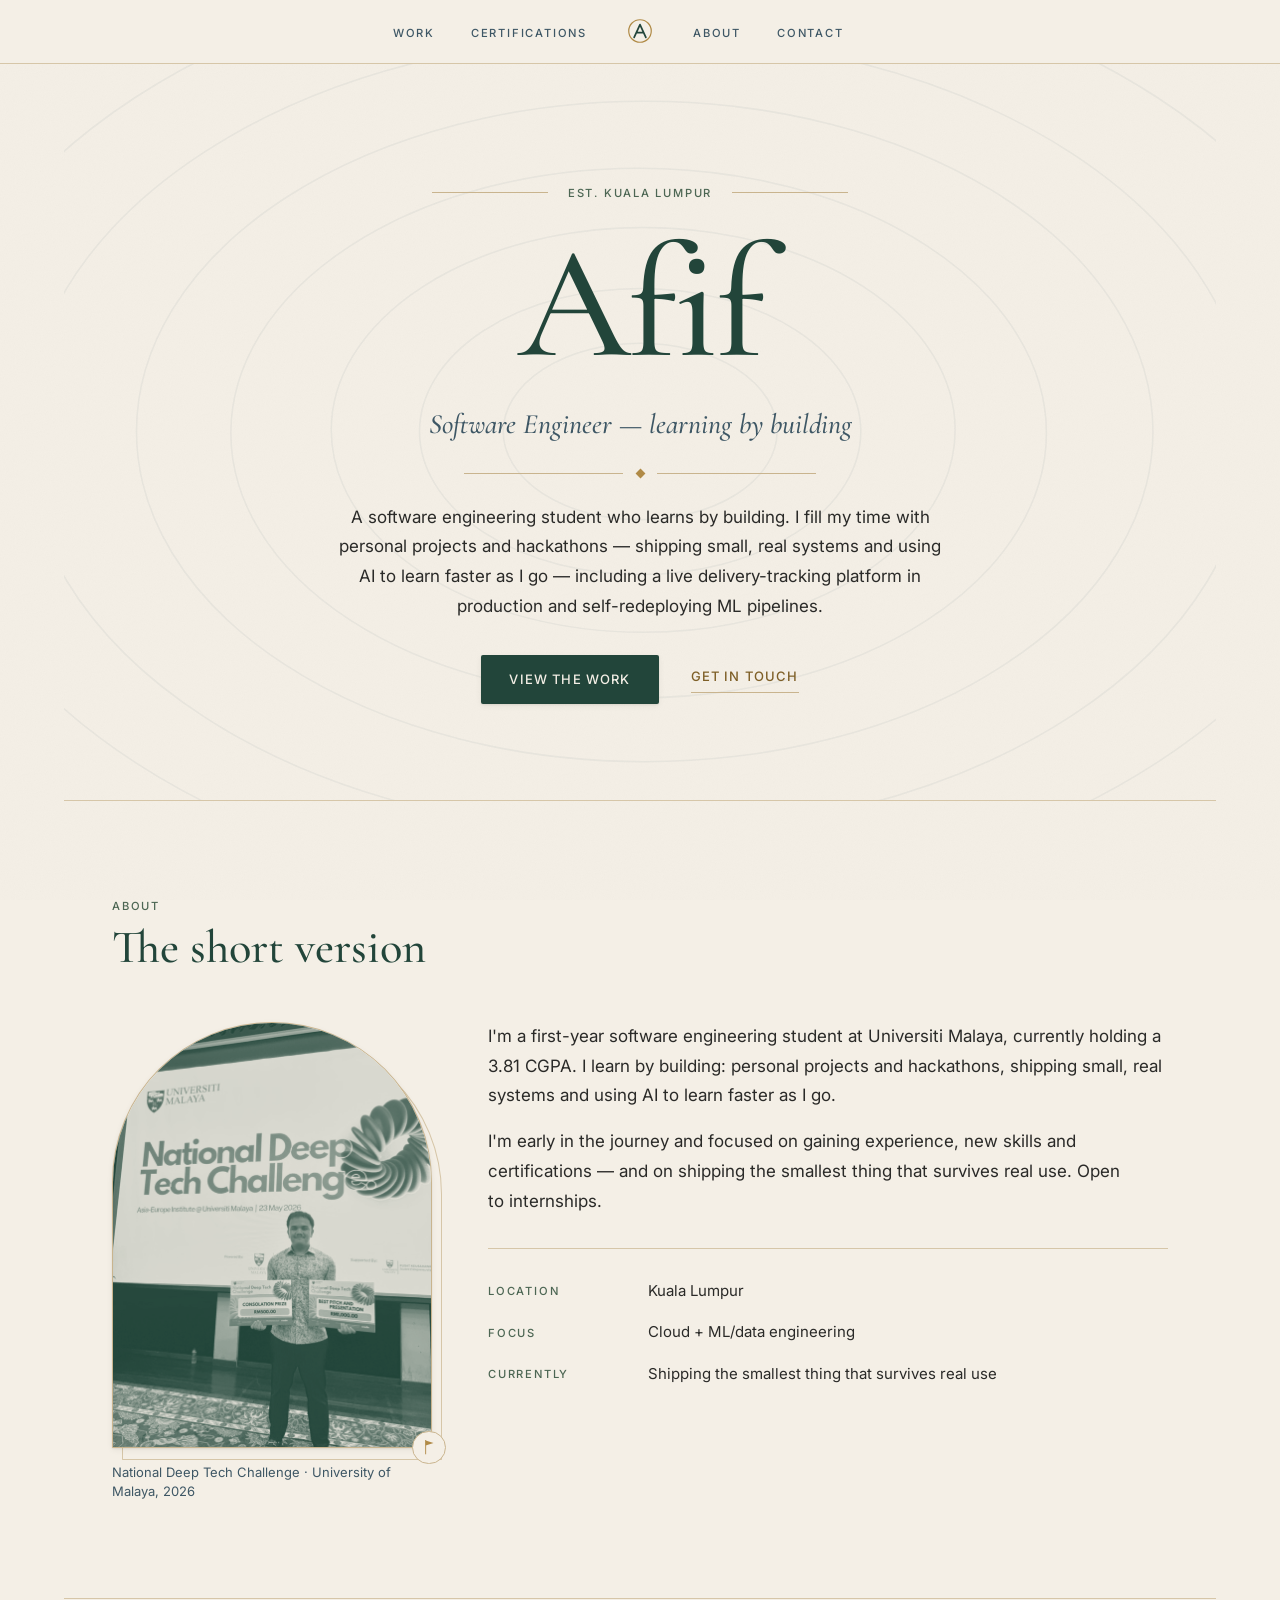
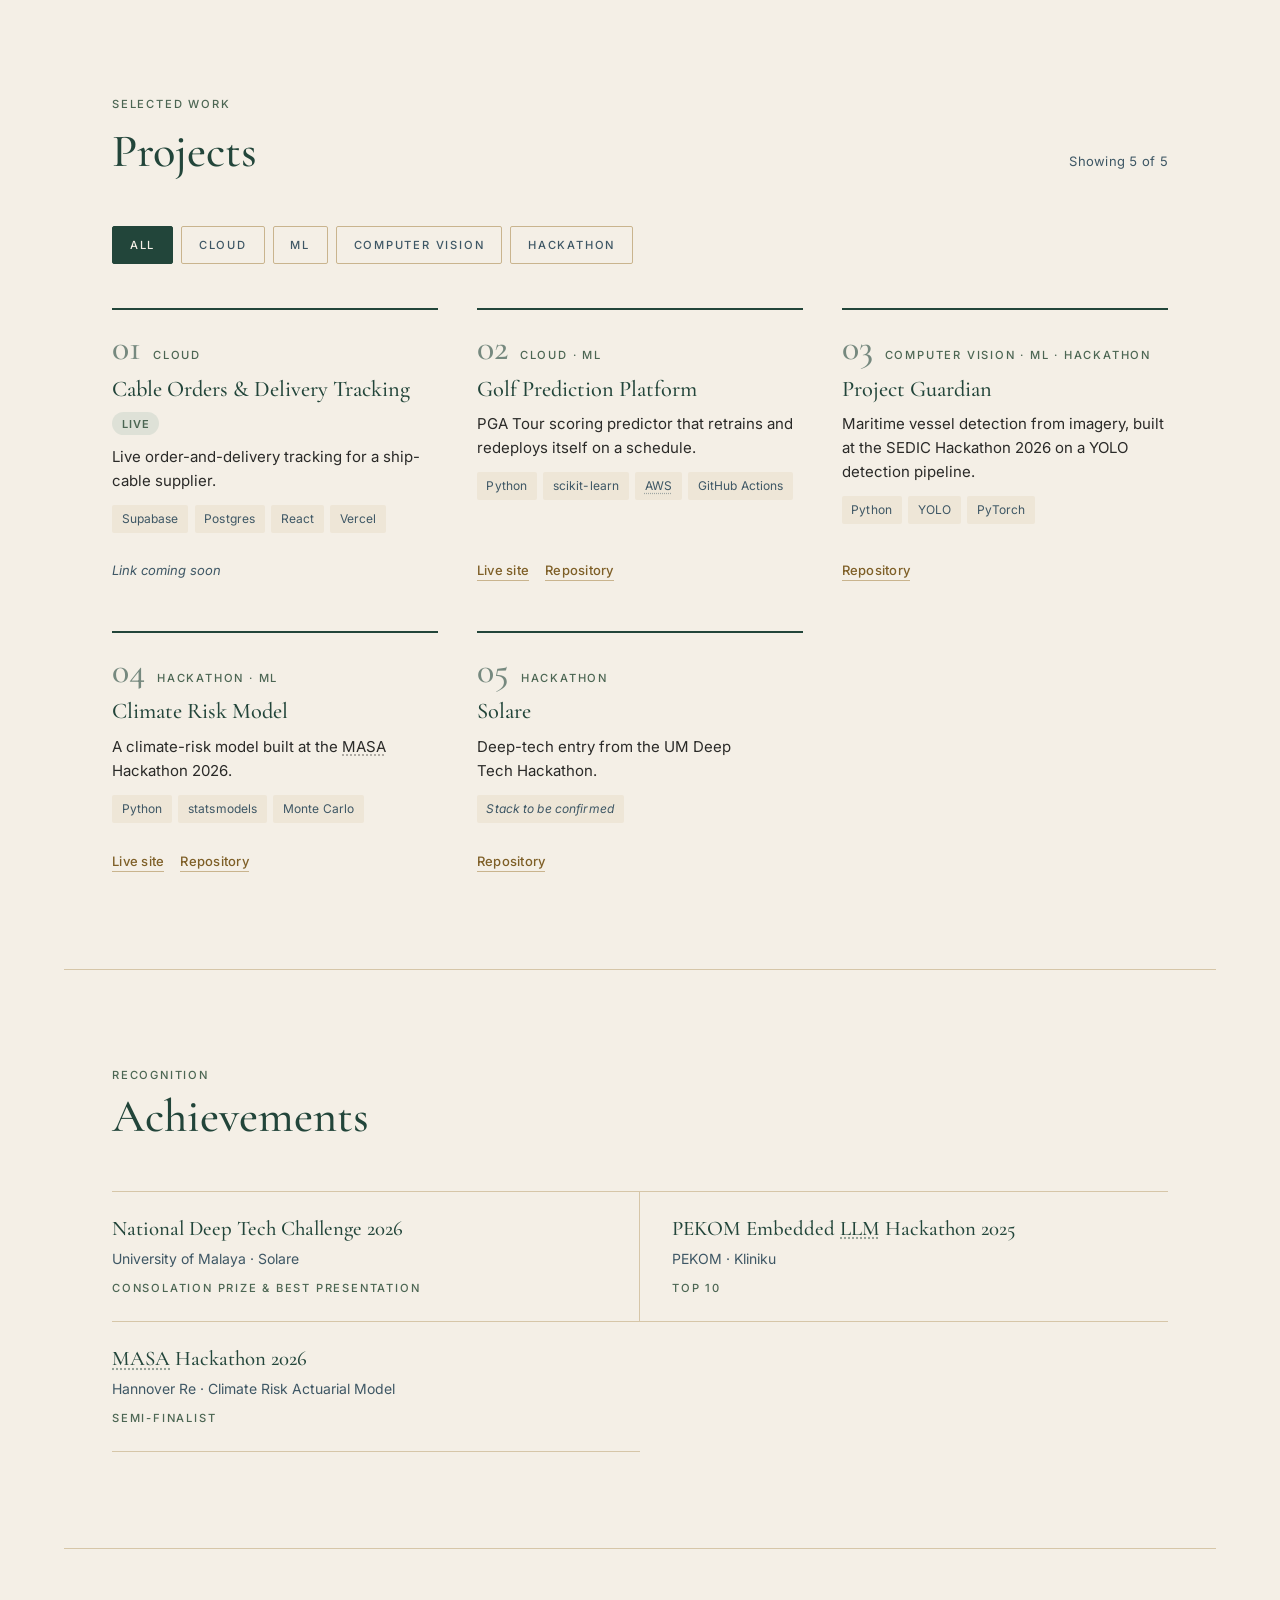
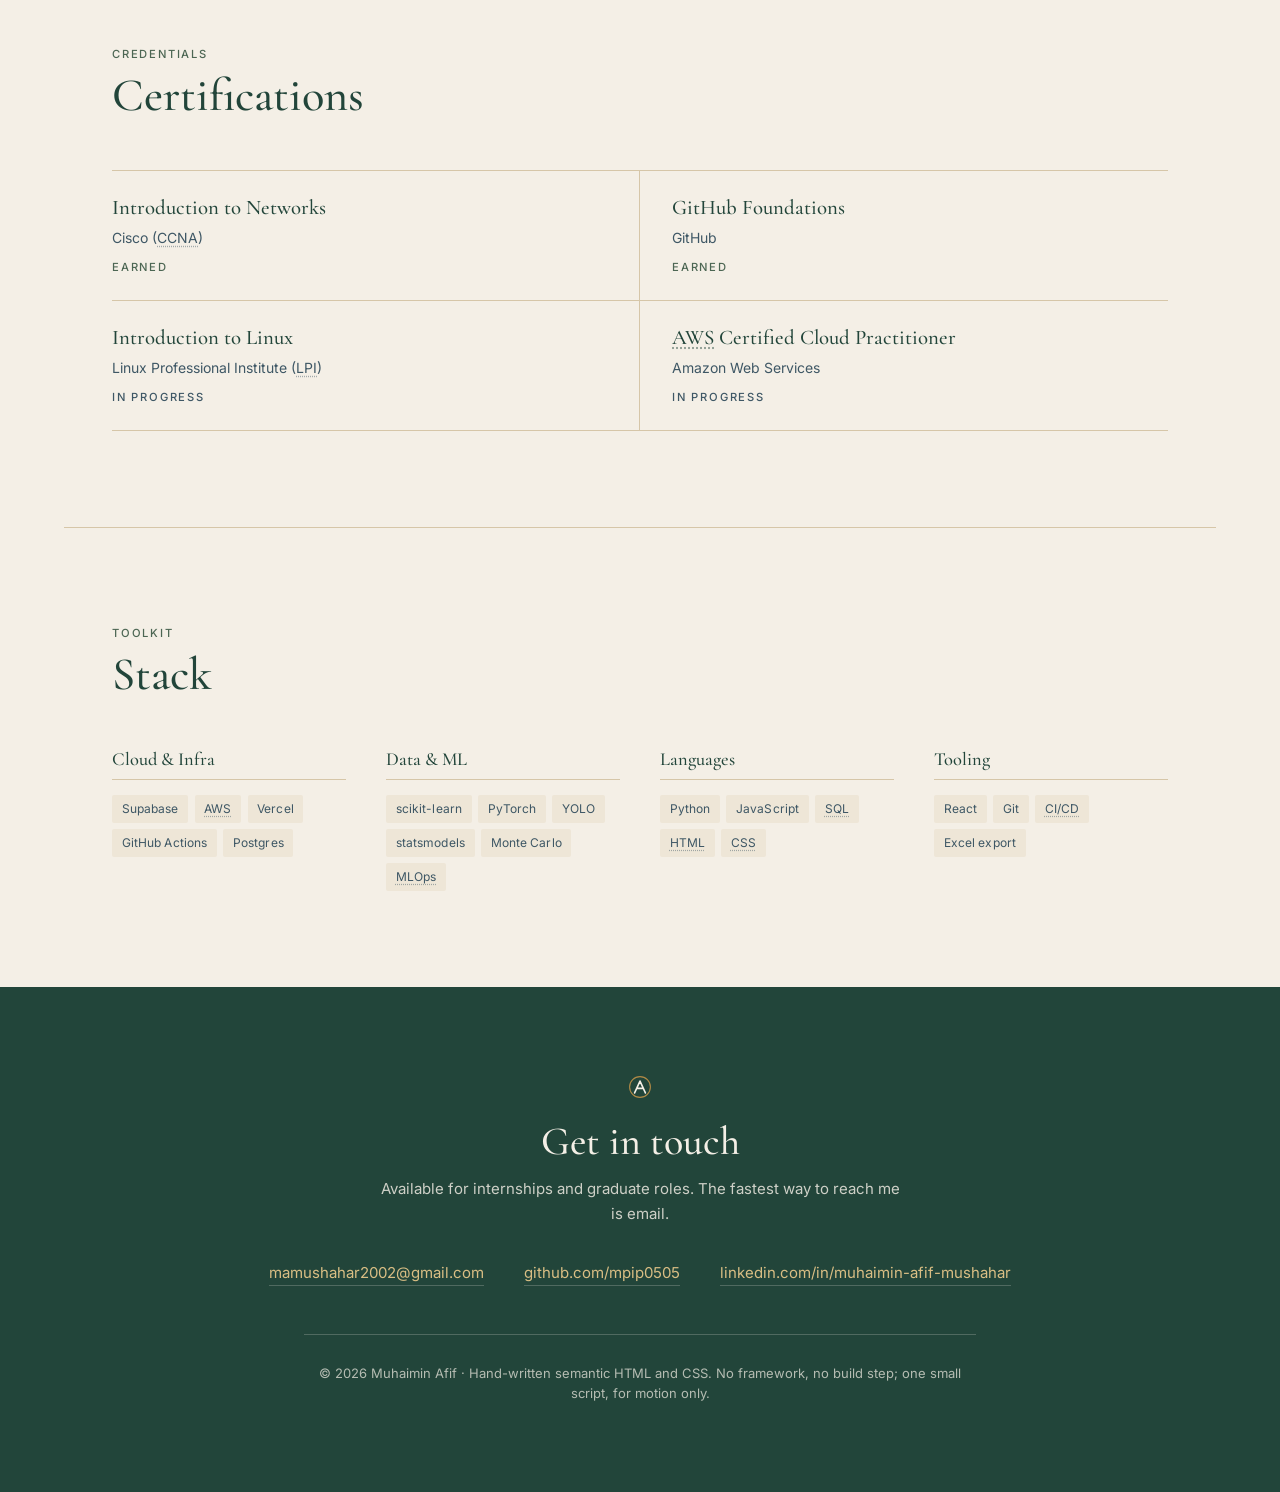
==== commit be4b6899: "Emblem update" ====
--- a/index.html
+++ b/index.html
@@ -8,10 +8,13 @@
 <meta name="color-scheme" content="light">
 <meta name="theme-color" content="#F4EFE6">
 
-<!-- Tab icon: the flag-pin crest. The SVG is what modern browsers use and
-     the only one that stays crisp at any size; favicon.ico carries 16/32/48
-     bitmaps for older browsers and for the bare /favicon.ico request a
-     browser makes whether or not it is declared. -->
+<!-- Tab icon: the "A" monogram, the same mark as the nav and the footer.
+     The SVG is what modern browsers use and the only one that stays crisp at
+     any size; favicon.ico carries 16/32/48 bitmaps for older browsers and for
+     the bare /favicon.ico request a browser makes whether or not it is
+     declared — its 16px bitmap is drawn with heavier strokes, because the
+     weights that read at 26px grey out at 16. All three are generated from
+     assets/favicon.svg; regenerate them together if the mark ever changes. -->
 <link rel="icon" href="favicon.ico" sizes="32x32">
 <link rel="icon" href="assets/favicon.svg" type="image/svg+xml">
 <link rel="apple-touch-icon" href="assets/apple-touch-icon.png">
@@ -28,6 +31,37 @@
 <body>
 
 <a class="skip" href="#main">Skip to main content</a>
+
+<!-- ======================================================================
+     Duotone filter. Referenced from styles.css by `.duotone { filter:
+     url(#duotone) }`, and it lives here rather than in the stylesheet
+     because an SVG filter has to be a real element in the document.
+
+     Two passes. The first flattens the image to luminance with the Rec.709
+     weights, so what survives is tone alone. The second re-colours that
+     tone through a two-stop table per channel: 0 (black) lands on --pine
+     #22453A, 1 (white) on --cream #F4EFE6, and every value between is
+     interpolated. To retune it, change those six numbers — they are the two
+     palette colours with their channels divided by 255, nothing else.
+
+     color-interpolation-filters="sRGB" is not optional: filters otherwise
+     operate in linearRGB, which lifts the midtones and washes the mapping
+     out. The svg itself is inert — zero-size, hidden and aria-hidden, so it
+     takes no space, reserves no box and never enters the reading order.
+     ====================================================================== -->
+<svg class="svg-defs" width="0" height="0" aria-hidden="true" focusable="false">
+  <filter id="duotone" color-interpolation-filters="sRGB">
+    <feColorMatrix type="matrix" values="0.2126 0.7152 0.0722 0 0
+                                         0.2126 0.7152 0.0722 0 0
+                                         0.2126 0.7152 0.0722 0 0
+                                         0      0      0      1 0"/>
+    <feComponentTransfer>
+      <feFuncR type="table" tableValues="0.133 0.957"/>
+      <feFuncG type="table" tableValues="0.271 0.937"/>
+      <feFuncB type="table" tableValues="0.227 0.902"/>
+    </feComponentTransfer>
+  </filter>
+</svg>
 
 <!-- ======================================================================
      Header — centred masthead. Nav splits evenly around the gold crest.
@@ -39,11 +73,16 @@
       <li><a href="#certifications">Certifications</a></li>
     </ul>
 
+    <!-- The monogram. One emblem, three places: here, the footer stamp, and
+         the icon files in assets/. The ring is the single gold accent — the
+         only gold in the nav — and the A is drawn, not set, so it survives a
+         16px favicon where a serif A would break up. Geometry lives here;
+         both colours are the stylesheet's, so the mark retunes with the
+         palette like everything else. -->
     <span class="crest" data-crest aria-hidden="true">
-      <svg viewBox="0 0 24 24" width="22" height="22" fill="none" focusable="false">
-        <path d="M7.5 21.2V3.2" stroke="currentColor" stroke-width="1.1" stroke-linecap="round"/>
-        <path d="M7.5 3.2 18 6.6 7.5 10.1Z" fill="currentColor"/>
-        <ellipse cx="7.5" cy="21.4" rx="3.6" ry="1.1" fill="currentColor" opacity=".55"/>
+      <svg viewBox="0 0 24 24" width="26" height="26" focusable="false">
+        <circle class="crest-ring" cx="12" cy="12" r="10.4"/>
+        <path class="crest-letter" d="M6.6 17.9 L12 6.1 L17.4 17.9 M8.9 13.4 H15.1"/>
       </svg>
     </span>
 
@@ -133,7 +172,8 @@
                TODO: to swap the photo, replace the file in place; if the
                replacement is not 640x853, update width/height below to match
                so the reserved box still prevents layout shift. -->
-          <img src="assets/portrait.jpg" width="640" height="853" decoding="async"
+          <img class="duotone" src="assets/portrait.jpg" width="640" height="853"
+            decoding="async"
             alt="Muhaimin Afif at the National Deep Tech Challenge, University of Malaya.">
         </span>
         <span class="portrait-pin" aria-hidden="true">
@@ -426,11 +466,13 @@
      7 · Contact / footer — one pine block.
      ====================================================================== -->
 <footer id="contact" class="contact">
+  <!-- The same mark as the nav, one step smaller. Only the letter changes
+       colour — to cream, because it sits on pine here. The gold ring is
+       untouched, so it is still exactly one gold accent. -->
   <span class="crest crest--footer" aria-hidden="true">
-    <svg viewBox="0 0 24 24" width="20" height="20" fill="none" focusable="false">
-      <path d="M7.5 21.2V3.2" stroke="currentColor" stroke-width="1.1" stroke-linecap="round"/>
-      <path d="M7.5 3.2 18 6.6 7.5 10.1Z" fill="currentColor"/>
-      <ellipse cx="7.5" cy="21.4" rx="3.6" ry="1.1" fill="currentColor" opacity=".55"/>
+    <svg viewBox="0 0 24 24" width="24" height="24" focusable="false">
+      <circle class="crest-ring" cx="12" cy="12" r="10.4"/>
+      <path class="crest-letter" d="M6.6 17.9 L12 6.1 L17.4 17.9 M8.9 13.4 H15.1"/>
     </svg>
   </span>
 
--- a/styles.css
+++ b/styles.css
@@ -60,7 +60,7 @@
      these with color-mix(), so changing one here changes it everywhere. */
   --cream:    #F4EFE6;   /* page background                                */
   --sand:     #C9B48E;   /* dividers, hairlines, subtle fills              */
-  --gold:     #B08A46;   /* accent hairlines + the flag-pin crest ONLY     */
+  --gold:     #B08A46;   /* accent hairlines + the monogram's ring ONLY    */
   --gold-ink: #7E5F27;   /* link text on cream — 5.2:1 (bright gold fails) */
   --sage:     #5C7A63;   /* small marks, pill fills, secondary accents     */
   --slate:    #3E5765;   /* nav, secondary headings, muted text — 6.6:1    */
@@ -161,6 +161,22 @@
 
   --portrait-z:   calc(var(--tilt-lift) * 1.5);
   --reveal-z:     calc(var(--tilt-lift) * -4); /* depth cards enter from    */
+
+  /* -- refinement knobs ------------------------------------------------------
+     The two switches for the quiet finishes. Both are read below and nowhere
+     else, so this is the whole surface for turning either one down or off.
+
+     --grain-opacity  strength of the paper grain laid over the cream.
+                      0 turns it off. Above ~0.06 it starts to read as
+                      texture rather than paper, so keep it low.
+     --duotone        1 maps the portrait into the palette (pine shadows,
+                      cream highlights); 0 returns the untouched photograph. */
+  --grain-opacity: 0.035;
+  --duotone:       1;
+
+  /* Height of the sticky masthead. Sections reserve this much scroll margin,
+     so a smooth-scrolled anchor never lands under the header. */
+  --masthead-h:    3.6rem;
 }
 
 /* ==========================================================================
@@ -188,12 +204,63 @@
   line-height: 1.65;
   -webkit-font-smoothing: antialiased;
   text-rendering: optimizeLegibility;
+
+  /* Text figures, inherited by the whole page: numerals sit on the baseline
+     with ascenders and descenders like lowercase letters, the way a year or
+     a page number is set in print. Cormorant carries the feature, so every
+     serif numeral — the project numbers, the years in the achievement and
+     certification headings — changes shape. Where the face has no `onum`
+     table the declaration is simply ignored and lining figures stay, which
+     is why nothing here depends on it. Overridden in the two places that
+     need figures of a fixed width. */
+  font-variant-numeric: oldstyle-nums;
 }
 
 img, svg { display: block; max-width: 100%; }
 img { height: auto; }
 
+/* The inline <svg> that carries the duotone filter. Out of flow and clipped
+   to nothing, so a browser that insists on giving a zero-sized svg a box
+   still cannot make it take up space. */
+.svg-defs {
+  position: absolute;
+  inline-size: 0;
+  block-size: 0;
+  overflow: hidden;
+}
+
 button { font: inherit; color: inherit; }
+
+/* ==========================================================================
+   Paper grain
+
+   One fixed, tiled overlay that gives the cream the tooth of paper. The
+   texture is an inline feTurbulence — generated by the browser, so there is
+   no request, no file and nothing to decode — desaturated to a neutral
+   grain and tiled seamlessly with stitchTiles.
+
+   Two things place it exactly where it belongs. It is a pseudo-element, so
+   there is no extra node and nothing enters the accessibility tree; and it
+   is z-index:-1 inside the root stacking context, which puts it above the
+   page background but below every block on the page. That layering is also
+   what keeps it off the dark surfaces: the pine footer paints its own
+   background at a later step, so the grain simply never reaches it — no
+   second rule, no exception to maintain.
+
+   position:fixed means it never scrolls, never repeats visibly, and — since
+   it is out of flow and painted behind everything — cannot shift layout.
+   ========================================================================== */
+
+body::after {
+  content: "";
+  position: fixed;
+  z-index: -1;
+  inset: 0;
+  pointer-events: none;
+  opacity: var(--grain-opacity);
+  background-image: url("data:image/svg+xml,%3Csvg xmlns='http://www.w3.org/2000/svg' width='180' height='180'%3E%3Cfilter id='g'%3E%3CfeTurbulence type='fractalNoise' baseFrequency='0.9' numOctaves='4' stitchTiles='stitch'/%3E%3CfeColorMatrix type='saturate' values='0'/%3E%3C/filter%3E%3Crect width='180' height='180' filter='url(%23g)'/%3E%3C/svg%3E");
+  background-size: 180px 180px;
+}
 
 /* ==========================================================================
    Typography
@@ -231,6 +298,34 @@
   font-weight: 500;
   letter-spacing: var(--track-wide);
   text-transform: uppercase;
+}
+
+/* Real small capitals for every label on the page, where the face has them.
+
+   `all-small-caps` is the form that fits: the text is already uppercased by
+   text-transform, and all-small-caps asks for small-cap shapes for capitals
+   too. A face that carries `c2sc`/`smcp` draws them; a face that does not —
+   Inter, as loaded here — is unchanged, so the letter-spaced uppercase above
+   IS the fallback, with the tracking left exactly as it was.
+
+   The @supports is the guard that makes that fallback safe. Browsers will
+   otherwise SYNTHESISE small caps by scaling the capitals down, which on a
+   0.7rem label is a legibility loss, not a refinement. Gating on
+   font-synthesis-small-caps means the rule only ever applies where that
+   synthesis can be switched off, so the label is either really set in small
+   caps or left alone. */
+@supports (font-synthesis-small-caps: none) {
+  .eyebrow,
+  .card-cat,
+  .entry-note,
+  .nav-list a,
+  .filters button,
+  .facts dt,
+  .btn,
+  .pill {
+    font-variant-caps: all-small-caps;
+    font-synthesis-small-caps: none;
+  }
 }
 
 .eyebrow { color: var(--sage-ink); }
@@ -277,6 +372,12 @@
 
 main > section { padding-block: var(--section); }
 
+/* Anchors are smooth-scrolled (html, above) and the masthead is sticky, so
+   every scroll target reserves the header's height plus a little air.
+   Margin on the scroll box only — it is not layout, and nothing moves. */
+main > section,
+.contact { scroll-margin-block-start: calc(var(--masthead-h) + 0.75rem); }
+
 main > section + section { border-block-start: 1px solid var(--hairline); }
 
 /* ==========================================================================
@@ -336,23 +437,52 @@
 .nav-list a:hover::after,
 .nav-list a:focus-visible::after { transform: scaleX(1); }
 
+/* The section you are reading. motion.js sets aria-current on exactly one
+   link; the underline is the same hairline the hover state draws, so the
+   active link reads as already-hovered and nothing new is introduced. The
+   colour is left alone, which is what keeps hover still legible as hover. */
+.nav-list a[aria-current]::after { transform: scaleX(1); }
+
 /* Below ~26rem the five nav items plus the crest no longer fit on one line at
    full size, so the row tightens rather than wrapping or overflowing. */
 @media (max-width: 26rem) {
   .nav { gap: 0.7rem; }
   .nav-list { gap: 0.85rem; }
   .nav-list a { font-size: 0.625rem; letter-spacing: 0.1em; }
-  .crest svg { inline-size: 18px; block-size: 18px; }
-}
-
-/* The crest. The only gold on the page above the fold, besides the diamond. */
+  .crest svg { inline-size: 21px; block-size: 21px; }
+}
+
+/* The monogram — an "A" inside a hairline ring. The geometry is inline in
+   index.html; the two colours are here, so the mark retunes with the palette.
+
+   The ring is the single gold accent, and the only gold in the nav. The
+   letter carries no gold at all: it is pine on the cream masthead and cream
+   on the pine footer, which is the only difference between the two
+   placements. Sizing is on the <svg> in the markup (26px nav, 24px footer),
+   so the box is reserved before the stylesheet is even parsed. */
 .crest {
   flex: 0 0 auto;
   display: block;
   color: var(--gold);
 }
 
-.crest svg { transform-origin: 31% 90%; }
+.crest-ring {
+  fill: none;
+  stroke: currentColor;
+  stroke-width: 1.1;
+}
+
+.crest-letter {
+  fill: none;
+  stroke: var(--pine);
+  stroke-width: 1.6;
+  stroke-linecap: round;
+  stroke-linejoin: round;
+}
+
+/* A seal is round, so it settles from its own centre rather than pivoting
+   about a flagstick's foot the way the old mark did. */
+.crest svg { transform-origin: center; }
 
 /* ==========================================================================
    2 · Hero
@@ -533,7 +663,12 @@
   letter-spacing: 0.02em;
 }
 
-.count-n { display: inline-block; font-variant-numeric: tabular-nums; }
+/* Text figures like everything else, but tabular: the count runs 1-5 and
+   must not change width as it ticks, or the line reflows behind it. */
+.count-n {
+  display: inline-block;
+  font-variant-numeric: oldstyle-nums tabular-nums;
+}
 
 /* ==========================================================================
    3 · About
@@ -591,6 +726,33 @@
   object-fit: cover;
   object-position: 50% 22%;
   transform-origin: center;
+}
+
+/* -- duotone ---------------------------------------------------------------
+   The photograph, remapped into the palette: its shadows become pine, its
+   highlights cream, and everything between is a straight ramp from one to
+   the other. The mapping itself is the inline <svg> filter at the top of
+   index.html — a luminance pass, then a three-channel transfer table — so
+   the two endpoints are set once, in hex, next to the markup they act on.
+
+   Reusable by design: this is a class, not a descendant selector, so a
+   future project thumbnail takes the same treatment by adding `duotone` to
+   its <img>. Nothing about it is specific to the portrait.
+
+   Two fallbacks, both silent. A browser that cannot resolve an SVG filter
+   reference drops the declaration and shows the untouched photograph, which
+   is also what --duotone: 0 gives you. And because a filter changes only
+   how the element is painted — never how it is measured — switching it on
+   or off cannot move anything on the page. */
+.duotone { filter: url("#duotone"); }
+
+/* The off switch. A style query rather than a media query: it reads the
+   --duotone token straight off the ancestor it inherits from, which keeps
+   the control in :root with everything else. Written as an override so the
+   duotone is what you get by default — a browser too old for style queries
+   ignores this rule and keeps the treatment, rather than losing it. */
+@container style(--duotone: 0) {
+  .duotone { filter: none; }
 }
 
 .portrait-pin {
@@ -778,13 +940,16 @@
   font-size: 2.25rem;
   line-height: 1;
   color: var(--numeral);
-  font-variant-numeric: lining-nums tabular-nums;
+  /* Inherited from body. Stated here because this is the one numeral on the
+     page set large enough to read as a figure rather than a label, and it
+     was previously forced to lining. */
+  font-variant-numeric: oldstyle-nums;
 }
 
 .card-cat { color: var(--sage-ink); }
 
 .card-title {
-  font-size: 1.4rem;
+  font-size: clamp(1.25rem, 1.15rem + 0.45vw, 1.4rem);
   line-height: 1.2;
   color: var(--pine);
 }
@@ -876,7 +1041,7 @@
 .entry { padding-block: 1.5rem; }
 
 .entry h3 {
-  font-size: 1.25rem;
+  font-size: clamp(1.15rem, 1.08rem + 0.32vw, 1.3rem);
   line-height: 1.25;
   color: var(--pine);
 }
@@ -913,7 +1078,7 @@
 }
 
 .stack-group h3 {
-  font-size: 1.15rem;
+  font-size: clamp(1.05rem, 1rem + 0.22vw, 1.15rem);
   padding-block-end: 0.6rem;
   margin-block-end: 0.9rem;
   border-block-end: 1px solid var(--hairline);
@@ -935,6 +1100,7 @@
 
 .crest--footer { color: var(--gold); }
 .crest--footer svg { margin-inline: auto; }
+.crest--footer .crest-letter { stroke: var(--cream); }
 
 .contact-title {
   margin-block-start: 1.25rem;
@@ -1157,15 +1323,17 @@
               transform var(--dur-entrance) var(--ease) var(--gem-delay);
 }
 
-/* The crest plants itself once, on load. */
-@keyframes plant {
-  0%   { transform: rotate(-14deg) translateY(-2px); }
-  60%  { transform: rotate(3deg); }
-  100% { transform: rotate(0); }
+/* The seal presses itself onto the page once, on load — a stamp coming down
+   and settling, which is the gesture the round mark suggests. Opacity and
+   transform only, like everything else here. */
+@keyframes stamp {
+  0%   { opacity: 0; transform: scale(0.74); }
+  55%  { opacity: 1; transform: scale(1.05); }
+  100% { opacity: 1; transform: scale(1); }
 }
 
 html[data-motion="on"] body.is-loaded [data-crest] svg {
-  animation: plant var(--dur-rule) var(--ease) 180ms both;
+  animation: stamp var(--dur-rule) var(--ease) 180ms both;
 }
 
 /* -- contours: a barely-perceptible drift --------------------------------- */
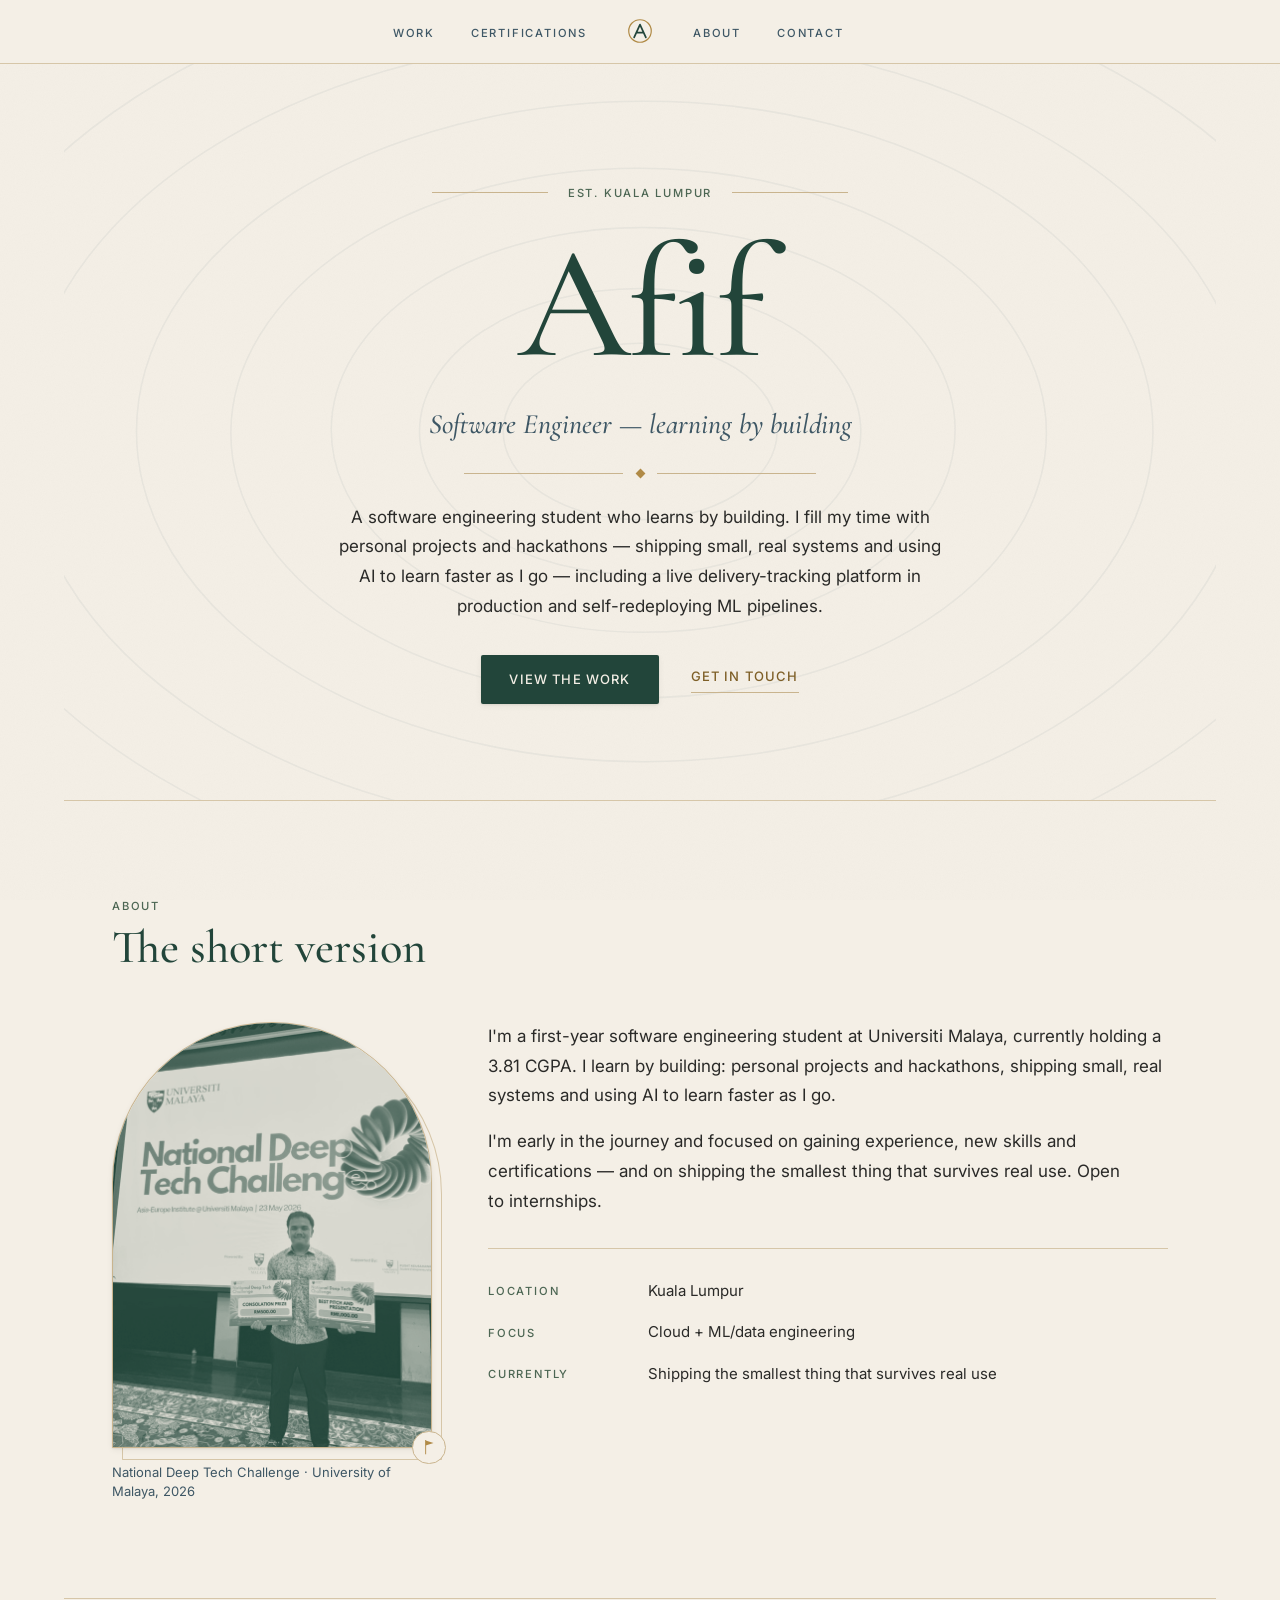
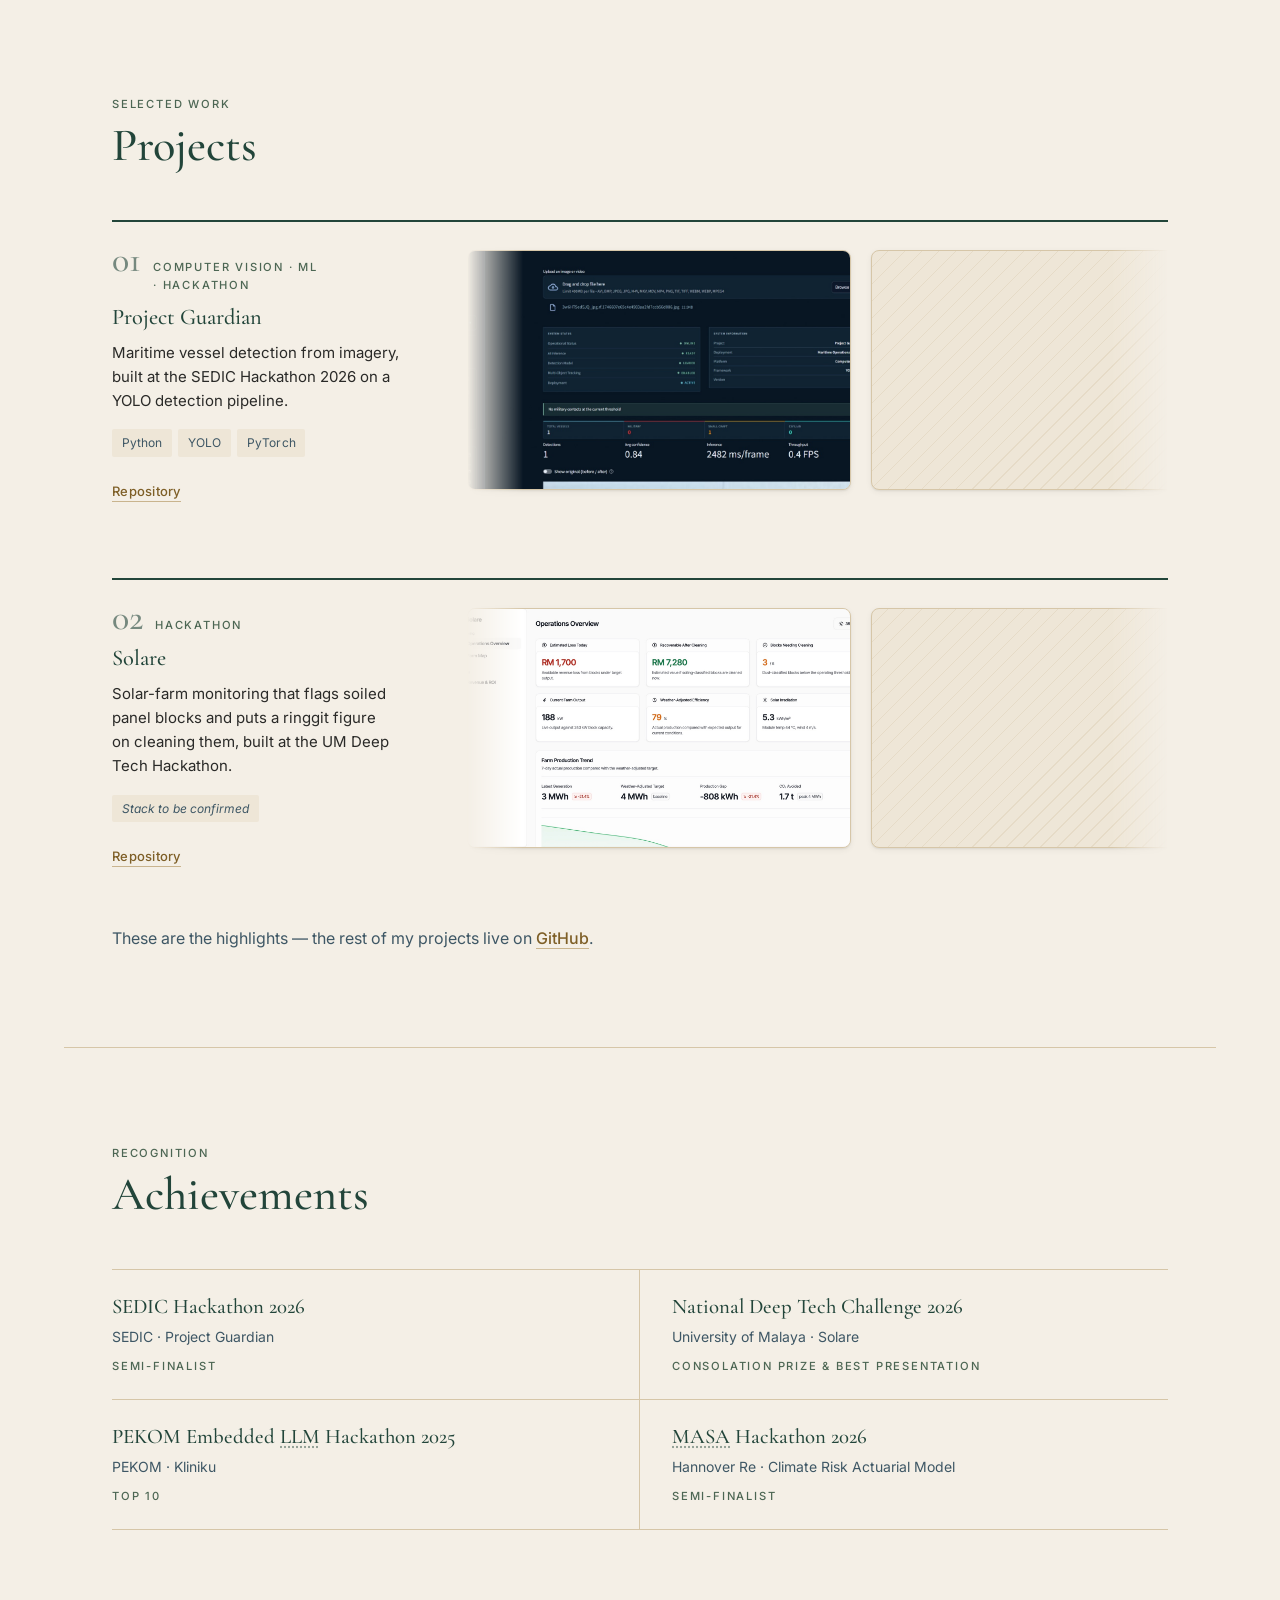
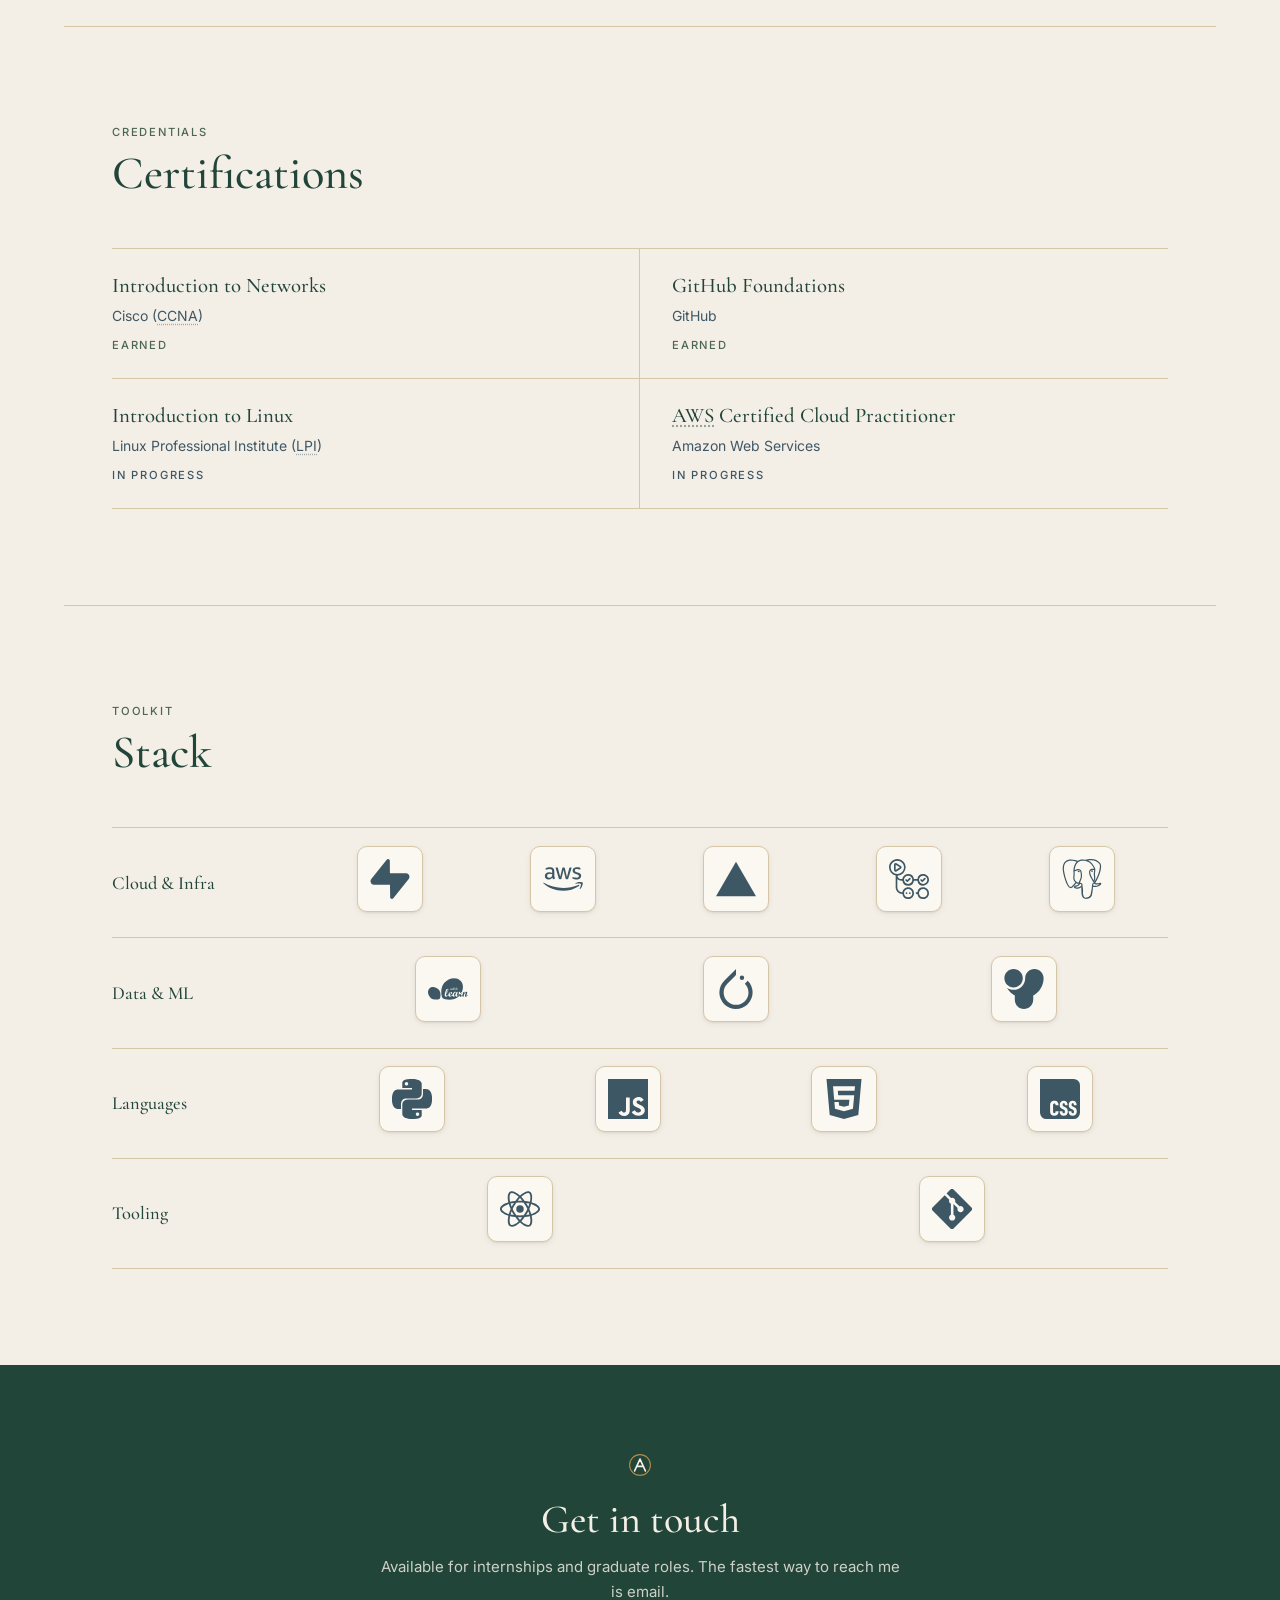
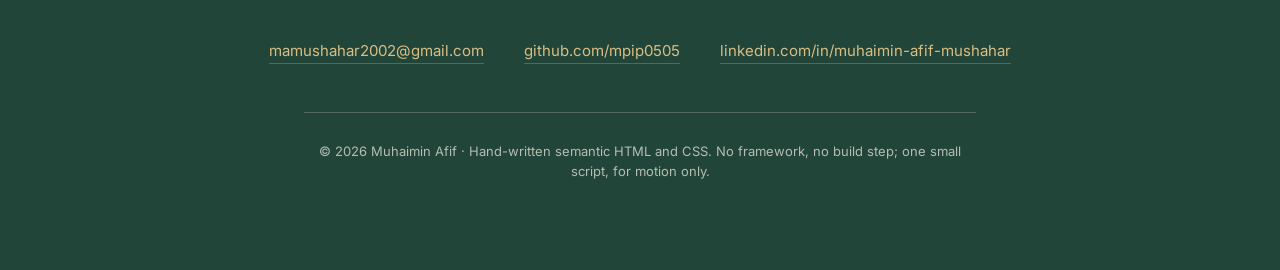
==== commit af6da20f: "Added carousel animations to the projects and stack area, also added achievement for project guardia" ====
--- a/index.html
+++ b/index.html
@@ -208,53 +208,152 @@
   </section>
 
   <!-- ====================================================================
-       3 · Work — filterable grid. Duplicate any <li> to add a project:
-       set data-category (cloud / ml / cv / hackathon, space separated),
-       bump the numeral, and update data-total on .projects + the count.
+       3 · Work — three featured projects, one per row. Each <article>
+       carries its own screenshot marquee (see "Marquee" in styles.css):
+       the real three screenshots, then the same three again inside an
+       aria-hidden list with empty alt, which is what makes the loop
+       seamless without a screen reader hearing anything twice.
+
+       Screenshots live in assets/projects/<slug>/1, 2, 3 (.jpg for real
+       shots, ~1600px wide; .png for the transparent placeholders, which let
+       the neutral box drawn by .shot show through). Each alt says what its
+       screenshot shows.
+
+       Speed: --marquee-duration on the .marquee is one full loop — bigger
+       is slower. Direction: add or remove marquee--reverse. Alternate it
+       down the list so neighbouring rows never move in step.
        ==================================================================== -->
   <section id="work" class="work" aria-labelledby="work-title" data-reveal>
-    <header class="section-head section-head--work">
+    <header class="section-head">
       <p class="eyebrow">Selected work</p>
       <h2 id="work-title" class="section-title">Projects</h2>
-      <p class="count" aria-live="polite">Showing <span class="count-n" data-count>5</span> of 5</p>
     </header>
 
-    <ul class="filters" data-filters aria-label="Filter projects by category">
-      <li><button type="button" data-filter="all" aria-pressed="true">All</button></li>
-      <li><button type="button" data-filter="cloud" aria-pressed="false">Cloud</button></li>
-      <li><button type="button" data-filter="ml" aria-pressed="false">ML</button></li>
-      <li><button type="button" data-filter="cv" aria-pressed="false">Computer Vision</button></li>
-      <li><button type="button" data-filter="hackathon" aria-pressed="false">Hackathon</button></li>
+    <ul class="projects">
+
+      <li data-rise>
+        <article class="card">
+          <header class="card-head">
+            <p class="card-meta"><span class="card-num">01</span><span class="card-cat">Computer Vision · ML · Hackathon</span></p>
+            <h3 class="card-title">Project Guardian</h3>
+            <p class="card-blurb">Maritime vessel detection from imagery, built at the SEDIC Hackathon 2026 on a YOLO detection pipeline.</p>
+          </header>
+          <ul class="tags">
+            <li>Python</li>
+            <li>YOLO</li>
+            <li>PyTorch</li>
+          </ul>
+          <ul class="card-links">
+            <li><a href="https://github.com/mpip0505/sedic-hackathon-2026">Repository</a></li>
+          </ul>
+          <div class="marquee marquee--shots" style="--marquee-duration: 46s"
+            role="group" aria-label="Project Guardian screenshots" tabindex="0">
+            <div class="marquee-track">
+              <ul class="marquee-group">
+                <li><figure class="shot"><img src="assets/projects/project-guardian/1.jpg" width="1600" height="718" loading="lazy" decoding="async" alt="Project Guardian — the detection dashboard, with system status, model info and vessel counts by class"></figure></li>
+                <li><figure class="shot"><img src="assets/projects/project-guardian/2.jpg" width="655" height="468" loading="lazy" decoding="async" alt="Project Guardian — an aircraft carrier boxed and labelled military_vessel at 0.92 confidence"></figure></li>
+                <li><figure class="shot"><img src="assets/projects/project-guardian/3.jpg" width="1600" height="908" loading="lazy" decoding="async" alt="Project Guardian — a military-contact alert with the second-stage classifier marking the ship as Malaysian RMN"></figure></li>
+              </ul>
+              <ul class="marquee-group" aria-hidden="true">
+                <li><figure class="shot"><img src="assets/projects/project-guardian/1.jpg" width="1600" height="718" loading="lazy" decoding="async" alt=""></figure></li>
+                <li><figure class="shot"><img src="assets/projects/project-guardian/2.jpg" width="655" height="468" loading="lazy" decoding="async" alt=""></figure></li>
+                <li><figure class="shot"><img src="assets/projects/project-guardian/3.jpg" width="1600" height="908" loading="lazy" decoding="async" alt=""></figure></li>
+              </ul>
+            </div>
+          </div>
+        </article>
+      </li>
+
+      <li data-rise>
+        <article class="card">
+          <header class="card-head">
+            <p class="card-meta"><span class="card-num">02</span><span class="card-cat">Hackathon</span></p>
+            <h3 class="card-title">Solare</h3>
+            <p class="card-blurb">Solar-farm monitoring that flags soiled panel blocks and puts a ringgit figure on cleaning them, built at the UM Deep Tech Hackathon.</p>
+          </header>
+          <ul class="tags">
+            <li class="tags-pending">Stack to be confirmed</li>
+          </ul>
+          <!-- TODO: no tech tags for this one — the previous build recorded the
+               stack as "TBC". Replace the pending item with the real tags. -->
+          <ul class="card-links">
+            <li><a href="https://github.com/aarntn/TripleT_DeepTech">Repository</a></li>
+            <!-- TODO: the previous build also listed https://solare-demo.vercel.app
+                 as a live site for this project. Confirm it still resolves, then
+                 add it back as a second <li> link. -->
+          </ul>
+          <div class="marquee marquee--shots marquee--reverse" style="--marquee-duration: 52s"
+            role="group" aria-label="Solare screenshots" tabindex="0">
+            <div class="marquee-track">
+              <ul class="marquee-group">
+                <li><figure class="shot"><img src="assets/projects/solare/1.jpg" width="1600" height="908" loading="lazy" decoding="async" alt="Solare — the operations overview, with estimated loss, recoverable revenue and farm output"></figure></li>
+                <li><figure class="shot"><img src="assets/projects/solare/2.jpg" width="1600" height="908" loading="lazy" decoding="async" alt="Solare — the investment payback calculator, with payback period, NPV and carbon credits"></figure></li>
+                <li><figure class="shot"><img src="assets/projects/solare/3.jpg" width="1600" height="908" loading="lazy" decoding="async" alt="Solare — the farm map, with panel blocks coloured by efficiency over satellite imagery"></figure></li>
+              </ul>
+              <ul class="marquee-group" aria-hidden="true">
+                <li><figure class="shot"><img src="assets/projects/solare/1.jpg" width="1600" height="908" loading="lazy" decoding="async" alt=""></figure></li>
+                <li><figure class="shot"><img src="assets/projects/solare/2.jpg" width="1600" height="908" loading="lazy" decoding="async" alt=""></figure></li>
+                <li><figure class="shot"><img src="assets/projects/solare/3.jpg" width="1600" height="908" loading="lazy" decoding="async" alt=""></figure></li>
+              </ul>
+            </div>
+          </div>
+        </article>
+      </li>
+
     </ul>
 
-    <ul class="projects" data-projects data-total="5">
-
-      <li data-category="cloud">
+    <p class="work-more">
+      These are the highlights — the rest of my projects live on
+      <a href="https://github.com/mpip0505?tab=repositories">GitHub</a>.
+    </p>
+
+    <!-- Archived projects — taken off the featured list, kept here verbatim
+         in the current format. To bring one back, move its <li> into the
+         list above, fix the numeral, alternate marquee--reverse, and drop
+         three screenshots into its assets/projects/<slug>/ folder.
+
+      <li data-rise>
         <article class="card">
-          <p class="card-meta"><span class="card-num">01</span><span class="card-cat">Cloud</span></p>
-          <h3 class="card-title">Cable Orders &amp; Delivery Tracking</h3>
-          <p class="pill pill--live">Live</p>
-          <p class="card-blurb">Live order-and-delivery tracking for a ship-cable supplier.</p>
+          <header class="card-head">
+            <p class="card-meta"><span class="card-num">03</span><span class="card-cat">Cloud</span></p>
+            <h3 class="card-title">Cable Orders &amp; Delivery Tracking</h3>
+            <p class="pill pill--live">Live</p>
+            <p class="card-blurb">Live order-and-delivery tracking for a ship-cable supplier.</p>
+          </header>
           <ul class="tags">
             <li>Supabase</li>
             <li>Postgres</li>
             <li>React</li>
             <li>Vercel</li>
           </ul>
-          <!-- TODO: no repository or live URL for this project exists yet — the
-               previous build pointed both links at the GitHub profile page, so
-               nothing real was available to carry over. Drop the URL in here. -->
           <ul class="card-links">
             <li><span class="link-pending">Link coming soon</span></li>
           </ul>
-        </article>
-      </li>
-
-      <li data-category="cloud ml">
+          <div class="marquee marquee--shots" style="--marquee-duration: 48s"
+            role="group" aria-label="Cable Orders and Delivery Tracking screenshots" tabindex="0">
+            <div class="marquee-track">
+              <ul class="marquee-group">
+                <li><figure class="shot"><img src="assets/projects/cable-orders/1.png" width="1280" height="800" loading="lazy" decoding="async" alt="Cable Orders and Delivery Tracking, screenshot 1 of 3"></figure></li>
+                <li><figure class="shot"><img src="assets/projects/cable-orders/2.png" width="1280" height="800" loading="lazy" decoding="async" alt="Cable Orders and Delivery Tracking, screenshot 2 of 3"></figure></li>
+                <li><figure class="shot"><img src="assets/projects/cable-orders/3.png" width="1280" height="800" loading="lazy" decoding="async" alt="Cable Orders and Delivery Tracking, screenshot 3 of 3"></figure></li>
+              </ul>
+              <ul class="marquee-group" aria-hidden="true">
+                <li><figure class="shot"><img src="assets/projects/cable-orders/1.png" width="1280" height="800" loading="lazy" decoding="async" alt=""></figure></li>
+                <li><figure class="shot"><img src="assets/projects/cable-orders/2.png" width="1280" height="800" loading="lazy" decoding="async" alt=""></figure></li>
+                <li><figure class="shot"><img src="assets/projects/cable-orders/3.png" width="1280" height="800" loading="lazy" decoding="async" alt=""></figure></li>
+              </ul>
+            </div>
+          </div>
+        </article>
+      </li>
+
+      <li data-rise>
         <article class="card">
-          <p class="card-meta"><span class="card-num">02</span><span class="card-cat">Cloud · ML</span></p>
-          <h3 class="card-title">Golf Prediction Platform</h3>
-          <p class="card-blurb">PGA Tour scoring predictor that retrains and redeploys itself on a schedule.</p>
+          <header class="card-head">
+            <p class="card-meta"><span class="card-num">04</span><span class="card-cat">Cloud · ML</span></p>
+            <h3 class="card-title">Golf Prediction Platform</h3>
+            <p class="card-blurb">PGA Tour scoring predictor that retrains and redeploys itself on a schedule.</p>
+          </header>
           <ul class="tags">
             <li>Python</li>
             <li>scikit-learn</li>
@@ -265,31 +364,31 @@
             <li><a href="https://mpip0505.github.io/golf-score-predictor/">Live site</a></li>
             <li><a href="https://github.com/mpip0505/golf-score-predictor">Repository</a></li>
           </ul>
-        </article>
-      </li>
-
-      <li data-category="cv ml hackathon">
+          <div class="marquee marquee--shots marquee--reverse" style="--marquee-duration: 50s"
+            role="group" aria-label="Golf Prediction Platform screenshots" tabindex="0">
+            <div class="marquee-track">
+              <ul class="marquee-group">
+                <li><figure class="shot"><img src="assets/projects/golf-predictor/1.png" width="1280" height="800" loading="lazy" decoding="async" alt="Golf Prediction Platform, screenshot 1 of 3"></figure></li>
+                <li><figure class="shot"><img src="assets/projects/golf-predictor/2.png" width="1280" height="800" loading="lazy" decoding="async" alt="Golf Prediction Platform, screenshot 2 of 3"></figure></li>
+                <li><figure class="shot"><img src="assets/projects/golf-predictor/3.png" width="1280" height="800" loading="lazy" decoding="async" alt="Golf Prediction Platform, screenshot 3 of 3"></figure></li>
+              </ul>
+              <ul class="marquee-group" aria-hidden="true">
+                <li><figure class="shot"><img src="assets/projects/golf-predictor/1.png" width="1280" height="800" loading="lazy" decoding="async" alt=""></figure></li>
+                <li><figure class="shot"><img src="assets/projects/golf-predictor/2.png" width="1280" height="800" loading="lazy" decoding="async" alt=""></figure></li>
+                <li><figure class="shot"><img src="assets/projects/golf-predictor/3.png" width="1280" height="800" loading="lazy" decoding="async" alt=""></figure></li>
+              </ul>
+            </div>
+          </div>
+        </article>
+      </li>
+
+      <li data-rise>
         <article class="card">
-          <p class="card-meta"><span class="card-num">03</span><span class="card-cat">Computer Vision · ML · Hackathon</span></p>
-          <h3 class="card-title">Project Guardian</h3>
-          <p class="card-blurb">Maritime vessel detection from imagery, built at the SEDIC
-            Hackathon 2026 on a YOLO detection pipeline.</p>
-          <ul class="tags">
-            <li>Python</li>
-            <li>YOLO</li>
-            <li>PyTorch</li>
-          </ul>
-          <ul class="card-links">
-            <li><a href="https://github.com/mpip0505/sedic-hackathon-2026">Repository</a></li>
-          </ul>
-        </article>
-      </li>
-
-      <li data-category="hackathon ml">
-        <article class="card">
-          <p class="card-meta"><span class="card-num">04</span><span class="card-cat">Hackathon · ML</span></p>
-          <h3 class="card-title">Climate Risk Model</h3>
-          <p class="card-blurb">A climate-risk model built at the <abbr title="Malaysian Actuarial Students' Association">MASA</abbr> Hackathon 2026.</p>
+          <header class="card-head">
+            <p class="card-meta"><span class="card-num">05</span><span class="card-cat">Hackathon · ML</span></p>
+            <h3 class="card-title">Climate Risk Model</h3>
+            <p class="card-blurb">A climate-risk model built at the <abbr title="Malaysian Actuarial Students' Association">MASA</abbr> Hackathon 2026.</p>
+          </header>
           <ul class="tags">
             <li>Python</li>
             <li>statsmodels</li>
@@ -299,29 +398,24 @@
             <li><a href="https://masa-triplet.netlify.app">Live site</a></li>
             <li><a href="https://github.com/aarntn/MASA-HACKATHON-2026">Repository</a></li>
           </ul>
-        </article>
-      </li>
-
-      <li data-category="hackathon">
-        <article class="card">
-          <p class="card-meta"><span class="card-num">05</span><span class="card-cat">Hackathon</span></p>
-          <h3 class="card-title">Solare</h3>
-          <p class="card-blurb">Deep-tech entry from the UM Deep Tech Hackathon.</p>
-          <!-- TODO: no tech tags for this one — the previous build recorded the
-               stack as "TBC". Add the real tags as <li> items below. -->
-          <ul class="tags">
-            <li class="tags-pending">Stack to be confirmed</li>
-          </ul>
-          <ul class="card-links">
-            <li><a href="https://github.com/aarntn/TripleT_DeepTech">Repository</a></li>
-            <!-- TODO: the previous build also listed https://solare-demo.vercel.app
-                 as a live site for this project. Confirm it still resolves, then
-                 add it back as a second <li> link. -->
-          </ul>
-        </article>
-      </li>
-
-    </ul>
+          <div class="marquee marquee--shots" style="--marquee-duration: 44s"
+            role="group" aria-label="Climate Risk Model screenshots" tabindex="0">
+            <div class="marquee-track">
+              <ul class="marquee-group">
+                <li><figure class="shot"><img src="assets/projects/climate-risk-model/1.png" width="1280" height="800" loading="lazy" decoding="async" alt="Climate Risk Model, screenshot 1 of 3"></figure></li>
+                <li><figure class="shot"><img src="assets/projects/climate-risk-model/2.png" width="1280" height="800" loading="lazy" decoding="async" alt="Climate Risk Model, screenshot 2 of 3"></figure></li>
+                <li><figure class="shot"><img src="assets/projects/climate-risk-model/3.png" width="1280" height="800" loading="lazy" decoding="async" alt="Climate Risk Model, screenshot 3 of 3"></figure></li>
+              </ul>
+              <ul class="marquee-group" aria-hidden="true">
+                <li><figure class="shot"><img src="assets/projects/climate-risk-model/1.png" width="1280" height="800" loading="lazy" decoding="async" alt=""></figure></li>
+                <li><figure class="shot"><img src="assets/projects/climate-risk-model/2.png" width="1280" height="800" loading="lazy" decoding="async" alt=""></figure></li>
+                <li><figure class="shot"><img src="assets/projects/climate-risk-model/3.png" width="1280" height="800" loading="lazy" decoding="async" alt=""></figure></li>
+              </ul>
+            </div>
+          </div>
+        </article>
+      </li>
+    -->
   </section>
 
   <!-- ====================================================================
@@ -336,6 +430,13 @@
     <ul class="ruled-list">
       <li>
         <article class="entry">
+          <h3>SEDIC Hackathon 2026</h3>
+          <p class="entry-meta">SEDIC · Project Guardian</p>
+          <p class="entry-note">Semi-Finalist</p>
+        </article>
+      </li>
+      <li>
+        <article class="entry">
           <h3>National Deep Tech Challenge 2026</h3>
           <p class="entry-meta">University of Malaya · Solare</p>
           <p class="entry-note">Consolation Prize &amp; Best Presentation</p>
@@ -400,7 +501,14 @@
   </section>
 
   <!-- ====================================================================
-       6 · Stack — real content carried over from the previous build.
+       6 · Stack — icons only, one marquee row per category. Every icon is
+       an external <use> into its own file in assets/icons/ (Simple Icons,
+       plus the Devicon AWS mark), so nothing is fetched from a CDN and
+       the icon takes currentColor: muted at rest, --brand on hover.
+       Accessible name on the <svg>, tooltip from title on the chip.
+
+       Rows alternate direction and run at slightly different speeds so
+       they never line up. Same marquee as the projects above.
        ==================================================================== -->
   <section id="stack" class="stack" aria-labelledby="stack-title" data-reveal>
     <header class="section-head">
@@ -411,50 +519,145 @@
     <ul class="stack-groups">
       <li>
         <article class="stack-group">
-          <h3>Cloud &amp; Infra</h3>
-          <ul class="tags">
-            <li>Supabase</li>
-            <li><abbr title="Amazon Web Services">AWS</abbr></li>
-            <li>Vercel</li>
-            <li>GitHub Actions</li>
-            <li>Postgres</li>
-          </ul>
+          <h3 id="stack-cloud">Cloud &amp; Infra</h3>
+          <div class="marquee marquee--icons" style="--marquee-duration: 38s"
+            role="group" aria-labelledby="stack-cloud" tabindex="0">
+            <div class="marquee-track">
+              <ul class="marquee-group">
+                <li class="chip" title="Supabase" style="--brand: #3FCF8E">
+                  <svg role="img" aria-label="Supabase" width="40" height="40" viewBox="0 0 24 24" focusable="false"><use href="assets/icons/supabase.svg#icon"/></svg>
+                </li>
+                <li class="chip" title="Amazon Web Services" style="--brand: #FF9900">
+                  <svg role="img" aria-label="Amazon Web Services" width="40" height="40" viewBox="0 0 128 128" focusable="false"><use href="assets/icons/aws.svg#icon"/></svg>
+                </li>
+                <li class="chip" title="Vercel" style="--brand: #000000">
+                  <svg role="img" aria-label="Vercel" width="40" height="40" viewBox="0 0 24 24" focusable="false"><use href="assets/icons/vercel.svg#icon"/></svg>
+                </li>
+                <li class="chip" title="GitHub Actions" style="--brand: #2088FF">
+                  <svg role="img" aria-label="GitHub Actions" width="40" height="40" viewBox="0 0 24 24" focusable="false"><use href="assets/icons/githubactions.svg#icon"/></svg>
+                </li>
+                <li class="chip" title="PostgreSQL" style="--brand: #4169E1">
+                  <svg role="img" aria-label="PostgreSQL" width="40" height="40" viewBox="0 0 24 24" focusable="false"><use href="assets/icons/postgresql.svg#icon"/></svg>
+                </li>
+              </ul>
+              <ul class="marquee-group" aria-hidden="true">
+                <li class="chip" title="Supabase" style="--brand: #3FCF8E">
+                  <svg role="img" aria-label="Supabase" width="40" height="40" viewBox="0 0 24 24" focusable="false"><use href="assets/icons/supabase.svg#icon"/></svg>
+                </li>
+                <li class="chip" title="Amazon Web Services" style="--brand: #FF9900">
+                  <svg role="img" aria-label="Amazon Web Services" width="40" height="40" viewBox="0 0 128 128" focusable="false"><use href="assets/icons/aws.svg#icon"/></svg>
+                </li>
+                <li class="chip" title="Vercel" style="--brand: #000000">
+                  <svg role="img" aria-label="Vercel" width="40" height="40" viewBox="0 0 24 24" focusable="false"><use href="assets/icons/vercel.svg#icon"/></svg>
+                </li>
+                <li class="chip" title="GitHub Actions" style="--brand: #2088FF">
+                  <svg role="img" aria-label="GitHub Actions" width="40" height="40" viewBox="0 0 24 24" focusable="false"><use href="assets/icons/githubactions.svg#icon"/></svg>
+                </li>
+                <li class="chip" title="PostgreSQL" style="--brand: #4169E1">
+                  <svg role="img" aria-label="PostgreSQL" width="40" height="40" viewBox="0 0 24 24" focusable="false"><use href="assets/icons/postgresql.svg#icon"/></svg>
+                </li>
+              </ul>
+            </div>
+          </div>
         </article>
       </li>
       <li>
         <article class="stack-group">
-          <h3>Data &amp; ML</h3>
-          <ul class="tags">
-            <li>scikit-learn</li>
-            <li>PyTorch</li>
-            <li>YOLO</li>
-            <li>statsmodels</li>
-            <li>Monte Carlo</li>
-            <li><abbr title="Machine Learning Operations">MLOps</abbr></li>
-          </ul>
+          <h3 id="stack-ml">Data &amp; ML</h3>
+          <!-- TODO: no good icon for statsmodels, Monte Carlo or MLOps — left out for now. -->
+          <div class="marquee marquee--icons marquee--reverse" style="--marquee-duration: 44s"
+            role="group" aria-labelledby="stack-ml" tabindex="0">
+            <div class="marquee-track">
+              <ul class="marquee-group">
+                <li class="chip" title="scikit-learn" style="--brand: #F7931E">
+                  <svg role="img" aria-label="scikit-learn" width="40" height="40" viewBox="0 0 24 24" focusable="false"><use href="assets/icons/scikitlearn.svg#icon"/></svg>
+                </li>
+                <li class="chip" title="PyTorch" style="--brand: #EE4C2C">
+                  <svg role="img" aria-label="PyTorch" width="40" height="40" viewBox="0 0 24 24" focusable="false"><use href="assets/icons/pytorch.svg#icon"/></svg>
+                </li>
+                <li class="chip" title="YOLO" style="--brand: #111F68">
+                  <svg role="img" aria-label="YOLO" width="40" height="40" viewBox="0 0 24 24" focusable="false"><use href="assets/icons/yolo.svg#icon"/></svg>
+                </li>
+              </ul>
+              <ul class="marquee-group" aria-hidden="true">
+                <li class="chip" title="scikit-learn" style="--brand: #F7931E">
+                  <svg role="img" aria-label="scikit-learn" width="40" height="40" viewBox="0 0 24 24" focusable="false"><use href="assets/icons/scikitlearn.svg#icon"/></svg>
+                </li>
+                <li class="chip" title="PyTorch" style="--brand: #EE4C2C">
+                  <svg role="img" aria-label="PyTorch" width="40" height="40" viewBox="0 0 24 24" focusable="false"><use href="assets/icons/pytorch.svg#icon"/></svg>
+                </li>
+                <li class="chip" title="YOLO" style="--brand: #111F68">
+                  <svg role="img" aria-label="YOLO" width="40" height="40" viewBox="0 0 24 24" focusable="false"><use href="assets/icons/yolo.svg#icon"/></svg>
+                </li>
+              </ul>
+            </div>
+          </div>
         </article>
       </li>
       <li>
         <article class="stack-group">
-          <h3>Languages</h3>
-          <ul class="tags">
-            <li>Python</li>
-            <li>JavaScript</li>
-            <li><abbr title="Structured Query Language">SQL</abbr></li>
-            <li><abbr title="HyperText Markup Language">HTML</abbr></li>
-            <li><abbr title="Cascading Style Sheets">CSS</abbr></li>
-          </ul>
+          <h3 id="stack-lang">Languages</h3>
+          <!-- TODO: no good icon for SQL — left out for now. -->
+          <div class="marquee marquee--icons" style="--marquee-duration: 41s"
+            role="group" aria-labelledby="stack-lang" tabindex="0">
+            <div class="marquee-track">
+              <ul class="marquee-group">
+                <li class="chip" title="Python" style="--brand: #3776AB">
+                  <svg role="img" aria-label="Python" width="40" height="40" viewBox="0 0 24 24" focusable="false"><use href="assets/icons/python.svg#icon"/></svg>
+                </li>
+                <li class="chip" title="JavaScript" style="--brand: #F7DF1E">
+                  <svg role="img" aria-label="JavaScript" width="40" height="40" viewBox="0 0 24 24" focusable="false"><use href="assets/icons/javascript.svg#icon"/></svg>
+                </li>
+                <li class="chip" title="HTML5" style="--brand: #E34F26">
+                  <svg role="img" aria-label="HTML5" width="40" height="40" viewBox="0 0 24 24" focusable="false"><use href="assets/icons/html5.svg#icon"/></svg>
+                </li>
+                <li class="chip" title="CSS" style="--brand: #663399">
+                  <svg role="img" aria-label="CSS" width="40" height="40" viewBox="0 0 24 24" focusable="false"><use href="assets/icons/css.svg#icon"/></svg>
+                </li>
+              </ul>
+              <ul class="marquee-group" aria-hidden="true">
+                <li class="chip" title="Python" style="--brand: #3776AB">
+                  <svg role="img" aria-label="Python" width="40" height="40" viewBox="0 0 24 24" focusable="false"><use href="assets/icons/python.svg#icon"/></svg>
+                </li>
+                <li class="chip" title="JavaScript" style="--brand: #F7DF1E">
+                  <svg role="img" aria-label="JavaScript" width="40" height="40" viewBox="0 0 24 24" focusable="false"><use href="assets/icons/javascript.svg#icon"/></svg>
+                </li>
+                <li class="chip" title="HTML5" style="--brand: #E34F26">
+                  <svg role="img" aria-label="HTML5" width="40" height="40" viewBox="0 0 24 24" focusable="false"><use href="assets/icons/html5.svg#icon"/></svg>
+                </li>
+                <li class="chip" title="CSS" style="--brand: #663399">
+                  <svg role="img" aria-label="CSS" width="40" height="40" viewBox="0 0 24 24" focusable="false"><use href="assets/icons/css.svg#icon"/></svg>
+                </li>
+              </ul>
+            </div>
+          </div>
         </article>
       </li>
       <li>
         <article class="stack-group">
-          <h3>Tooling</h3>
-          <ul class="tags">
-            <li>React</li>
-            <li>Git</li>
-            <li><abbr title="Continuous Integration and Continuous Deployment">CI/CD</abbr></li>
-            <li>Excel export</li>
-          </ul>
+          <h3 id="stack-tools">Tooling</h3>
+          <!-- TODO: no good icon for CI/CD or Excel export — left out for now. -->
+          <div class="marquee marquee--icons marquee--reverse" style="--marquee-duration: 47s"
+            role="group" aria-labelledby="stack-tools" tabindex="0">
+            <div class="marquee-track">
+              <ul class="marquee-group">
+                <li class="chip" title="React" style="--brand: #61DAFB">
+                  <svg role="img" aria-label="React" width="40" height="40" viewBox="0 0 24 24" focusable="false"><use href="assets/icons/react.svg#icon"/></svg>
+                </li>
+                <li class="chip" title="Git" style="--brand: #F03C2E">
+                  <svg role="img" aria-label="Git" width="40" height="40" viewBox="0 0 24 24" focusable="false"><use href="assets/icons/git.svg#icon"/></svg>
+                </li>
+              </ul>
+              <ul class="marquee-group" aria-hidden="true">
+                <li class="chip" title="React" style="--brand: #61DAFB">
+                  <svg role="img" aria-label="React" width="40" height="40" viewBox="0 0 24 24" focusable="false"><use href="assets/icons/react.svg#icon"/></svg>
+                </li>
+                <li class="chip" title="Git" style="--brand: #F03C2E">
+                  <svg role="img" aria-label="Git" width="40" height="40" viewBox="0 0 24 24" focusable="false"><use href="assets/icons/git.svg#icon"/></svg>
+                </li>
+              </ul>
+            </div>
+          </div>
         </article>
       </li>
     </ul>
--- a/styles.css
+++ b/styles.css
@@ -122,38 +122,35 @@
 
   /* -- tuning knobs ----------------------------------------------------------
      THE retune surface. Every duration, delay, angle and offset on the page
-     resolves back to the nine values in this block — the stylesheet derives
-     its own aliases from them below, and motion.js reads --tilt-max,
-     --tilt-lift and --parallax-depth straight off :root with
-     getComputedStyle, so JS never carries a number of its own.
+     resolves back to the eight values in this block — the stylesheet derives
+     its own aliases from them below, and motion.js reads --parallax-depth
+     straight off :root with getComputedStyle, so JS never carries a number
+     of its own. The marquees are the one exception: they run on CSS alone
+     and keep their own knobs in the Marquee block.
 
      All of it is inert unless motion.js has set data-motion="on" on <html>. */
   --ease:            cubic-bezier(0.22, 1, 0.36, 1);
   --dur-fast:        200ms;   /* hover / focus feedback                     */
-  --dur:             500ms;   /* the default beat: entrances, filters       */
+  --dur:             500ms;   /* the default beat: entrances               */
   --dur-slow:        700ms;   /* rules drawing in, scroll reveals           */
   --stagger:         100ms;   /* hero step                                  */
 
-  --tilt-max:        5deg;    /* card pointer-tilt cap                      */
-  --tilt-lift:       8px;     /* card translateZ on hover                   */
+  --tilt-lift:       8px;     /* base Z lift: portrait hover, reveal depth  */
   --parallax-depth:  12px;    /* max hero layer offset                      */
   --perspective:     900px;   /* shared 3D viewing distance                 */
 
   /* -- derived: timings the sheet uses by name ------------------------------ */
   --dur-micro:    var(--dur-fast);   /* hover / focus feedback              */
-  --dur-filter:   var(--dur-fast);   /* filter out-phase                    */
-  --dur-card:     var(--dur);        /* project card: reveal AND filter     */
   --dur-entrance: var(--dur);        /* hero fade-up                        */
   --dur-reveal:   var(--dur-slow);   /* scroll reveal                       */
   --dur-rule:     var(--dur-slow);   /* hairline draw-in                    */
-  --stagger-card: 55ms;              /* project card step                   */
   --gem-delay:    calc(var(--stagger) * 6);  /* the diamond, last beat      */
   --drift:        24s;               /* contour drift cycle                 */
 
   /* -- derived: 3D --------------------------------------------------------- */
-  /* The three knobs motion.js parses must stay plain numbers: a custom
+  /* The knobs motion.js parses must stay plain numbers: a custom
      property is an untyped token stream, so getComputedStyle hands back
-     "calc(5deg * 0.7)" unevaluated and parseFloat gets nothing from it.
+     "calc(1.5deg * 0.7)" unevaluated and parseFloat gets nothing from it.
      Values only CSS ever reads may use calc() freely, as --portrait-z and
      --reveal-z do below. */
   --hero-rot:     1.5deg;   /* hero group rotation cap     — read by JS */
@@ -287,12 +284,11 @@
 
 a { color: var(--gold-ink); }
 
-/* The shared small-caps label: eyebrows, nav, filters, meta rows. */
+/* The shared small-caps label: eyebrows, nav, meta rows. */
 .eyebrow,
 .card-cat,
 .entry-note,
-.nav-list a,
-.filters button {
+.nav-list a {
   font-family: var(--sans);
   font-size: 0.7rem;
   font-weight: 500;
@@ -319,7 +315,6 @@
   .card-cat,
   .entry-note,
   .nav-list a,
-  .filters button,
   .facts dt,
   .btn,
   .pill {
@@ -645,29 +640,6 @@
   font-size: clamp(1.9rem, 1.4rem + 2vw, 2.9rem);
   font-weight: 500;
   margin-block-start: 0.4rem;
-}
-
-.section-head--work {
-  display: flex;
-  flex-wrap: wrap;
-  align-items: baseline;
-  gap: 0.4rem 1.5rem;
-}
-
-.section-head--work .eyebrow { flex-basis: 100%; }
-
-.count {
-  margin-inline-start: auto;
-  color: var(--slate);
-  font-size: 0.8125rem;
-  letter-spacing: 0.02em;
-}
-
-/* Text figures like everything else, but tabular: the count runs 1-5 and
-   must not change width as it ticks, or the line reflows behind it. */
-.count-n {
-  display: inline-block;
-  font-variant-numeric: oldstyle-nums tabular-nums;
 }
 
 /* ==========================================================================
@@ -818,105 +790,235 @@
 }
 
 /* ==========================================================================
-   4 · Work — filter bar + project grid
-   ========================================================================== */
-
-.filters {
+   Marquee — one CSS-only infinite row, shared by Work and Stack
+
+   Markup: .marquee (the window) > .marquee-track (the thing that moves) >
+   two identical .marquee-group lists, the second aria-hidden. The track
+   slides from 0 to -50% — exactly one group — and the moment it lands the
+   second group is sitting where the first began, so the loop has no seam.
+
+   Two details keep that true at any width:
+     - each group is at least as wide as the window (min-inline-size:
+       100cqi, the window is the size container), so a short row never
+       shows an empty tail; spare room goes into space-around
+     - the gap is split as padding-inline on both ends of each group, so
+       the join between the two groups is exactly one gap, like every other
+
+   Knobs, per instance or per modifier:
+     --marquee-duration  one full loop; bigger is slower      (inline style)
+     --marquee-gap       space between items
+     --marquee-fade      width of the soft edge on each side
+     .marquee--reverse   runs the other way
+
+   No JavaScript and no data-motion flag, on purpose: the motion is gated on
+   the prefers-reduced-motion media query alone, so it runs without the
+   script. Outside that query — reduced motion, or a browser that does not
+   know the feature — the duplicate is display:none and each modifier falls
+   back to a still layout of its own. Only transform is ever animated.
+
+   The window is focusable (tabindex="0" in the markup) for two reasons:
+   focus pauses the row, which gives keyboard users the pause that hover
+   gives everyone else, and the still screenshot row scrolls sideways, which
+   a keyboard can only do to something it can focus.
+   ========================================================================== */
+
+.marquee {
+  --marquee-duration: 40s;
+  --marquee-gap: 1rem;
+  --marquee-fade: 3.5rem;
+  container-type: inline-size;
+  min-inline-size: 0;
+  padding-block: 0.5rem 1rem;      /* room for the shadows and the hover lift */
+}
+
+.marquee:focus-visible { outline-offset: 2px; }
+
+.marquee-track { display: flex; }
+
+.marquee-group {
   display: flex;
-  flex-wrap: wrap;
-  gap: 0.5rem;
-  margin-block-end: clamp(2rem, 5vw, 2.75rem);
-}
-
-.filters button {
-  padding: 0.55rem 1.05rem;
-  background: transparent;
+  gap: var(--marquee-gap);
+}
+
+/* Still: the duplicate only exists to close the loop. */
+.marquee-group[aria-hidden="true"] { display: none; }
+
+@media (prefers-reduced-motion: no-preference) {
+  .marquee {
+    overflow: hidden;
+    -webkit-mask-image: linear-gradient(to right, transparent,
+      #000 var(--marquee-fade), #000 calc(100% - var(--marquee-fade)), transparent);
+            mask-image: linear-gradient(to right, transparent,
+      #000 var(--marquee-fade), #000 calc(100% - var(--marquee-fade)), transparent);
+  }
+
+  .marquee-track {
+    inline-size: max-content;
+    animation: marquee var(--marquee-duration) linear infinite;
+    will-change: transform;
+  }
+
+  .marquee--reverse .marquee-track { animation-direction: reverse; }
+
+  .marquee:hover .marquee-track,
+  .marquee:focus-within .marquee-track { animation-play-state: paused; }
+
+  .marquee .marquee-group {
+    flex: 0 0 auto;
+    flex-wrap: nowrap;
+    justify-content: space-around;
+    min-inline-size: 100cqi;
+    padding-inline: calc(var(--marquee-gap) / 2);
+  }
+
+  .marquee-group[aria-hidden="true"] { display: flex; }
+}
+
+@keyframes marquee {
+  from { transform: translateX(0); }
+  to   { transform: translateX(-50%); }
+}
+
+/* -- screenshots ----------------------------------------------------------
+   Every box is reserved before a byte arrives: the <img> carries
+   width/height and the figure carries the aspect-ratio, so nothing on the
+   page moves when the file lands. The figure's own fill is the placeholder
+   — a neutral sand panel that shows until (and through) a transparent or
+   missing image. Still fallback: one row you scroll sideways, snapping. */
+
+.marquee--shots {
+  --marquee-gap: clamp(0.85rem, 2vw, 1.25rem);
+  overflow-x: auto;
+  overscroll-behavior-x: contain;
+  scroll-snap-type: x mandatory;
+  scrollbar-width: thin;
+}
+
+.shot {
+  inline-size: 20rem;                            /* no container units */
+  inline-size: clamp(14rem, 62cqi, 24rem);
+  aspect-ratio: 16 / 10;
+  overflow: hidden;
+  scroll-snap-align: start;
+  border: 1px solid var(--hairline);
+  border-radius: 8px;
+  background:
+    repeating-linear-gradient(135deg, transparent 0 11px,
+      color-mix(in srgb, var(--sand) 22%, transparent) 11px 12px),
+    var(--tag-fill);
+  box-shadow: var(--shadow-1);
+}
+
+.shot img {
+  inline-size: 100%;
+  block-size: 100%;
+  object-fit: cover;
+  object-position: top center;
+}
+
+/* -- icons ----------------------------------------------------------------
+   Muted at rest, brand colour on hover. The icon is an external <use>, so
+   it paints in currentColor and the chip only has to change `color`; each
+   chip carries its own --brand inline. Still fallback: a wrapped grid. */
+
+.marquee--icons { --marquee-gap: 0.75rem; }
+
+.marquee--icons .marquee-group { flex-wrap: wrap; }
+
+.chip {
+  display: grid;
+  place-items: center;
+  padding: 0.75rem;
   color: var(--slate);
-  border: 1px solid var(--hairline-2);
-  border-radius: 2px;
-  cursor: pointer;
-}
-
-.filters button:hover,
-.filters button:focus-visible {
-  color: var(--pine);
-  border-color: var(--gold);
-}
-
-.filters button[aria-pressed="true"] {
-  background: var(--pine);
-  color: var(--cream);
-  border-color: var(--pine);
-}
-
-.filters button[aria-pressed="true"]:hover,
-.filters button[aria-pressed="true"]:focus-visible { color: var(--cream); }
+  background: var(--card);
+  border: 1px solid var(--hairline);
+  border-radius: 10px;
+  box-shadow: var(--shadow-1);
+}
+
+.chip svg { fill: currentColor; }
+
+.chip:hover {
+  color: var(--brand, var(--pine));
+  border-color: var(--hairline-2);
+}
+
+@media (prefers-reduced-motion: no-preference) {
+  .chip,
+  .shot {
+    transition: transform var(--dur-micro) var(--ease),
+                box-shadow var(--dur-micro) var(--ease),
+                border-color var(--dur-micro) var(--ease),
+                color var(--dur-micro) var(--ease);
+  }
+
+  .chip:hover,
+  .shot:hover {
+    transform: translateY(-2px);
+    box-shadow: var(--shadow-2);
+  }
+}
+
+/* ==========================================================================
+   4 · Work — three featured projects, one per row
+   ========================================================================== */
 
 .projects {
   display: grid;
-  gap: clamp(2.25rem, 5vw, 3rem) clamp(1.5rem, 3vw, 2.5rem);
-  grid-template-columns: minmax(0, 1fr);
-
-  /* The grid is the 3D container the cards enter through. */
-  perspective: var(--perspective);
-}
-
-/* Each card also gets its own viewing box, so a card in the right-hand
-   column tilts around its own centre instead of skewing away from the
-   middle of the grid. Same var, one viewing distance for the whole page. */
-.projects > li { perspective: var(--perspective); }
-
-@media (min-width: 40rem) {
-  .projects { grid-template-columns: repeat(2, minmax(0, 1fr)); }
-}
-
-@media (min-width: 64rem) {
-  .projects { grid-template-columns: repeat(3, minmax(0, 1fr)); }
-}
-
-/* Borderless and editorial: the only chrome is the 2px pine top rule. */
+  gap: clamp(3rem, 7vw, 4.5rem);
+}
+
+/* Borderless and editorial: the only chrome is the 2px pine top rule.
+   Mobile stacks head, tags, screenshots, links. From 56rem the copy takes a
+   narrow left column and the screenshots span its full height on the
+   right; the 1fr last row is what absorbs the marquee's height, so the
+   copy rows stay tight at the top. */
 .card {
   position: relative;
+  display: grid;
+  grid-template-columns: minmax(0, 1fr);
+  grid-template-areas: "head" "tags" "shots" "links";
+  gap: 0.9rem;
+  align-items: start;
+  padding-block-start: 1.25rem;
+  border-block-start: 2px solid var(--pine);
+}
+
+@media (min-width: 56rem) {
+  .card {
+    grid-template-columns: minmax(15rem, 19rem) minmax(0, 1fr);
+    grid-template-rows: auto auto 1fr;
+    grid-template-areas: "head shots" "tags shots" "links shots";
+    column-gap: clamp(2rem, 4vw, 3.5rem);
+  }
+}
+
+.card-head {
+  grid-area: head;
   display: flex;
   flex-direction: column;
   align-items: flex-start;
   gap: 0.6rem;
-  block-size: 100%;
-  padding-block-start: 1.25rem;
-  border-block-start: 2px solid var(--pine);
-  transform-origin: center;
-}
-
-/* Two layers behind the text, both bleeding past the card on negative
-   insets so the words never move and neither layer is ever in the layout:
-
-   ::before  the raised surface — a warm panel that carries the elevation.
-             Invisible at rest, so the resting card stays flat and
-             borderless on the cream, exactly as drawn.
-   ::after   the sheen — a soft CREAM highlight that follows the cursor.
-             Never gold; gold stays rare.                                   */
-.card::before,
-.card::after {
+}
+
+.card .tags     { grid-area: tags; }
+.card .marquee  { grid-area: shots; }
+.card-links     { grid-area: links; }
+
+/* The raised surface — a warm panel that carries the elevation, bleeding
+   past the card on negative insets so the words never move and it is never
+   in the layout. Invisible at rest, so the resting card stays flat and
+   borderless on the cream, exactly as drawn. */
+.card::before {
   content: "";
   position: absolute;
   z-index: -1;                      /* behind the text, above the page      */
   inset: 0 -1.1rem -1.15rem;        /* the pine rule caps the panel         */
   border-radius: 0 0 3px 3px;
+  background: var(--card);
+  box-shadow: var(--shadow-1);
   opacity: 0;
   pointer-events: none;
-}
-
-.card::before {
-  background: var(--card);
-  box-shadow: var(--shadow-1);
-}
-
-.card::after {
-  background: radial-gradient(
-    18rem 18rem at var(--sheen-x, 50%) var(--sheen-y, 0%),
-    color-mix(in srgb, #fff 70%, var(--cream)) 0%,
-    color-mix(in srgb, var(--cream) 45%, transparent) 40%,
-    transparent 72%);
 }
 
 /* Hover and keyboard focus raise the surface. Deliberately NOT gated on the
@@ -994,8 +1096,7 @@
   display: flex;
   flex-wrap: wrap;
   gap: 1rem;
-  margin-block-start: auto;
-  padding-block-start: 0.9rem;
+  padding-block-start: 0.35rem;
 }
 
 .card-links a {
@@ -1017,6 +1118,22 @@
   font-style: italic;
 }
 
+/* Pointer to the rest of the repos, under the featured list. */
+.work-more {
+  margin-block-start: clamp(2.5rem, 6vw, 3.5rem);
+  color: var(--slate);
+}
+
+.work-more a {
+  color: var(--gold-ink);
+  text-decoration: none;
+  font-weight: 500;
+  border-block-end: 1px solid var(--hairline-2);
+}
+
+.work-more a:hover,
+.work-more a:focus-visible { border-block-end-color: var(--gold); }
+
 /* ==========================================================================
    5 · Ruled lists — achievements and certifications
    ========================================================================== */
@@ -1060,29 +1177,29 @@
 .entry-note[data-status="in-progress"] { color: var(--slate); }
 
 /* ==========================================================================
-   6 · Stack
-   ========================================================================== */
-
-.stack-groups {
+   6 · Stack — one ruled row per category: the name, then its icon marquee
+   ========================================================================== */
+
+.stack-groups { border-block-start: 1px solid var(--hairline); }
+
+.stack-groups > li { border-block-end: 1px solid var(--hairline); }
+
+.stack-group {
   display: grid;
-  gap: clamp(1.75rem, 4vw, 2.5rem);
-  grid-template-columns: minmax(0, 1fr);
-}
-
-@media (min-width: 34rem) {
-  .stack-groups { grid-template-columns: repeat(2, minmax(0, 1fr)); }
-}
-
-@media (min-width: 60rem) {
-  .stack-groups { grid-template-columns: repeat(4, minmax(0, 1fr)); }
-}
-
-.stack-group h3 {
-  font-size: clamp(1.05rem, 1rem + 0.22vw, 1.15rem);
-  padding-block-end: 0.6rem;
-  margin-block-end: 0.9rem;
-  border-block-end: 1px solid var(--hairline);
-}
+  gap: 0.5rem;
+  padding-block: 1.1rem 0.6rem;
+}
+
+@media (min-width: 48rem) {
+  .stack-group {
+    grid-template-columns: 10rem minmax(0, 1fr);
+    align-items: center;
+    gap: 2rem;
+    padding-block: 0.6rem;
+  }
+}
+
+.stack-group h3 { font-size: clamp(1.05rem, 1rem + 0.22vw, 1.15rem); }
 
 /* ==========================================================================
    7 · Contact / footer — the pine block
@@ -1163,7 +1280,6 @@
 html[data-motion="on"] .nav-list a::after,
 html[data-motion="on"] .btn,
 html[data-motion="on"] .btn--quiet,
-html[data-motion="on"] .filters button,
 html[data-motion="on"] .card-links a,
 html[data-motion="on"] .contact-links a {
   transition: color var(--dur-micro) var(--ease),
@@ -1182,51 +1298,26 @@
   transform: translateX(3px);
 }
 
-/* -- 3D · project cards, the signature move --------------------------------
-   One transform declaration, four custom properties. CSS owns the shape of
-   the movement and the caps; motion.js only writes numbers into --tx, --ty,
-   --tz and the two sheen positions, which it derives from --tilt-max and
-   --tilt-lift read off :root. Retuning the feel means editing :root, never
-   this rule and never the script.                                          */
-
-html[data-motion="on"] .projects > li .card {
-  transform: rotateX(var(--tx, 0deg))
-             rotateY(var(--ty, 0deg))
-             translateZ(var(--tz, 0px));
+/* -- project cards: a soft lift ------------------------------------------
+   The card rises a few pixels and the gold takes over the top rule; the
+   raised panel behind it fades in from the base rule above. The <li> owns
+   the scroll-rise, the card owns this, so the two never share a transform. */
+
+html[data-motion="on"] .card {
   transition: transform var(--dur-fast) var(--ease),
-              box-shadow var(--dur-fast) var(--ease),
               border-color var(--dur-fast) var(--ease);
 }
 
-html[data-motion="on"] .card::before,
-html[data-motion="on"] .card::after {
+html[data-motion="on"] .card::before {
   transition: opacity var(--dur-fast) var(--ease),
               box-shadow var(--dur-fast) var(--ease);
 }
 
-/* Hover with no pointer tracking yet — and the resting target the card
-   eases back down to when the cursor leaves. */
 html[data-motion="on"] .projects > li:hover .card,
 html[data-motion="on"] .projects > li:focus-within .card {
-  --tz: var(--tilt-lift);
+  transform: translateY(-3px);
   border-block-start-color: var(--gold);
 }
-
-/* While the cursor is actually over the card, the transform follows it
-   frame by frame, so it must not also be chasing a 200ms transition. The
-   script smooths the values instead; the shadow still eases. */
-html[data-motion="on"] .card.is-tilting {
-  transition: box-shadow var(--dur-fast) var(--ease),
-              border-color var(--dur-fast) var(--ease);
-  will-change: transform;
-}
-
-html[data-motion="on"] .card.is-tilting::before {
-  opacity: 1;
-  box-shadow: var(--shadow-3);          /* rest -> hover -> lifted */
-}
-
-html[data-motion="on"] .card.is-tilting::after { opacity: 1; }
 
 /* -- 3D · hero planes ------------------------------------------------------
    Three layers, one pair of numbers. motion.js writes --px / --py (both
@@ -1372,56 +1463,39 @@
   transform: none;
 }
 
-/* -- project cards: one state machine for both the reveal and the filter ---
-   The <li> owns opacity and translate; the .card inside owns the hover lift.
-   Keeping them on separate elements means the two transitions never have to
-   out-specify each other, so each keeps its own duration.                   */
-
-html[data-motion="on"] .projects > li {
-  transition: opacity var(--dur-card) var(--ease),
-              transform var(--dur-card) var(--ease);
-}
-
-/* Cards enter from behind the page and settle flat. The Z is what does the
-   scaling, so leaving cards on a filter change read as receding rather than
-   merely shrinking — and .projects already supplies the perspective. */
-html[data-motion="on"] .projects:not(.is-in) > li {
+/* -- project rise: fade + 16px, one article at a time ----------------------
+   Same observer and class as the section reveals, a quieter shape: no
+   depth, no tilt — each project simply settles up into place as it enters. */
+
+html[data-motion="on"] [data-rise] {
   opacity: 0;
-  transform: translate3d(0, 14px, var(--reveal-z)) rotateX(2.5deg);
-}
-
-/* The count ticks over rather than snapping. */
-html[data-motion="on"] .count-n {
-  transition: opacity var(--dur-micro) var(--ease),
-              transform var(--dur-micro) var(--ease);
-}
-
-html[data-motion="on"] .count-n.is-ticking {
-  opacity: 0;
-  transform: translateY(-5px);
+  transform: translateY(16px);
+  transition: opacity var(--dur-reveal) var(--ease),
+              transform var(--dur-reveal) var(--ease);
+}
+
+html[data-motion="on"] [data-rise].is-revealed {
+  opacity: 1;
+  transform: none;
 }
 
 /* ==========================================================================
    Touch — the second guard.
-   motion.js already declines to bind pointer tilt on a coarse pointer, so
+   motion.js already declines to bind pointer parallax on a coarse pointer, so
    nothing here should ever have anything to undo. It is here so that a
    hybrid device that reports coarse after the script has bound, or a stale
-   inline value left on an element, still cannot leave a card tilted.
+   inline value left on an element, still cannot leave anything tilted.
    Scroll parallax is untouched: it is not a pointer effect.
    ========================================================================== */
 
 @media (pointer: coarse) {
-  html[data-motion="on"] .projects > li .card,
   html[data-motion="on"] .portrait-frame,
   html[data-motion="on"] .hero-inner,
   html[data-motion="on"] .gem-plane {
-    --tx: 0deg;  --ty: 0deg;
     --prx: 0deg; --pry: 0deg;
     --hrx: 0deg; --hry: 0deg;
     --px: 0px;   --py: 0px;
   }
-
-  .card::after { display: none; }       /* the sheen has no cursor to follow */
 }
 
 /* ==========================================================================
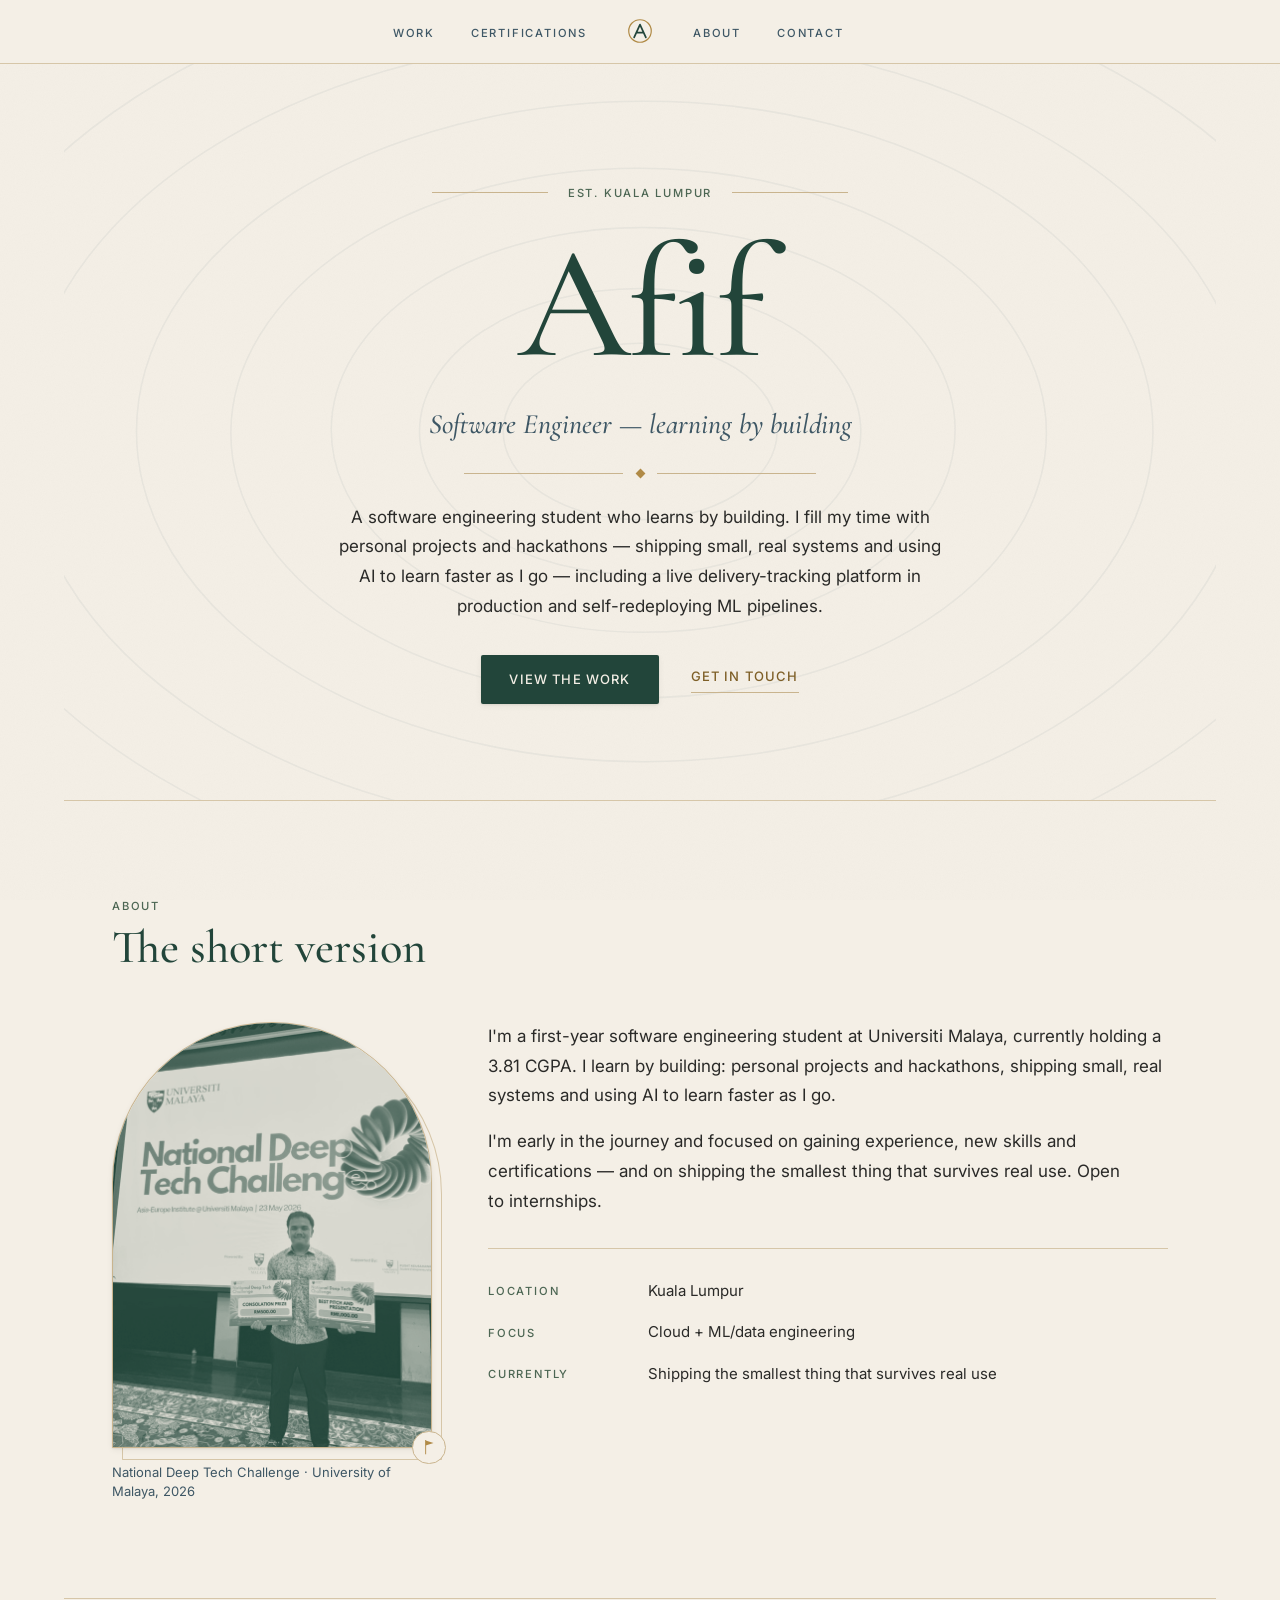
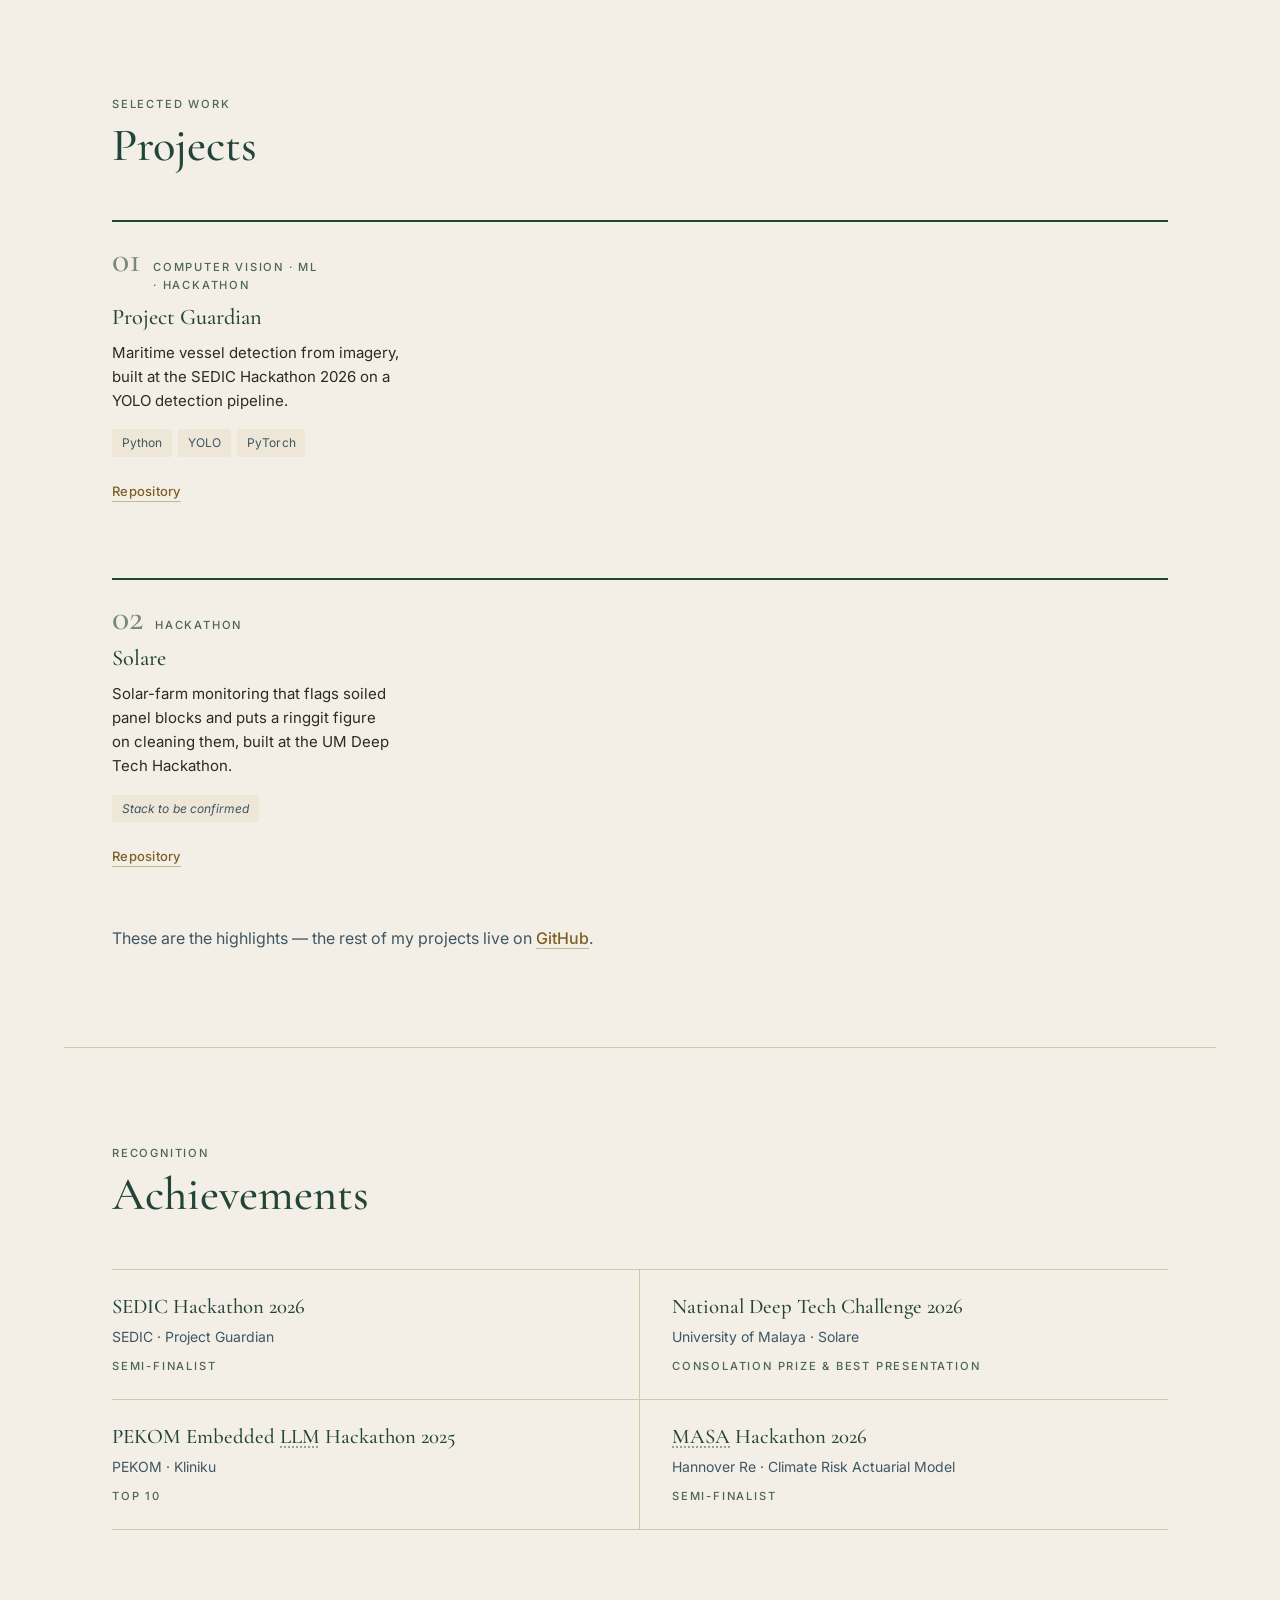
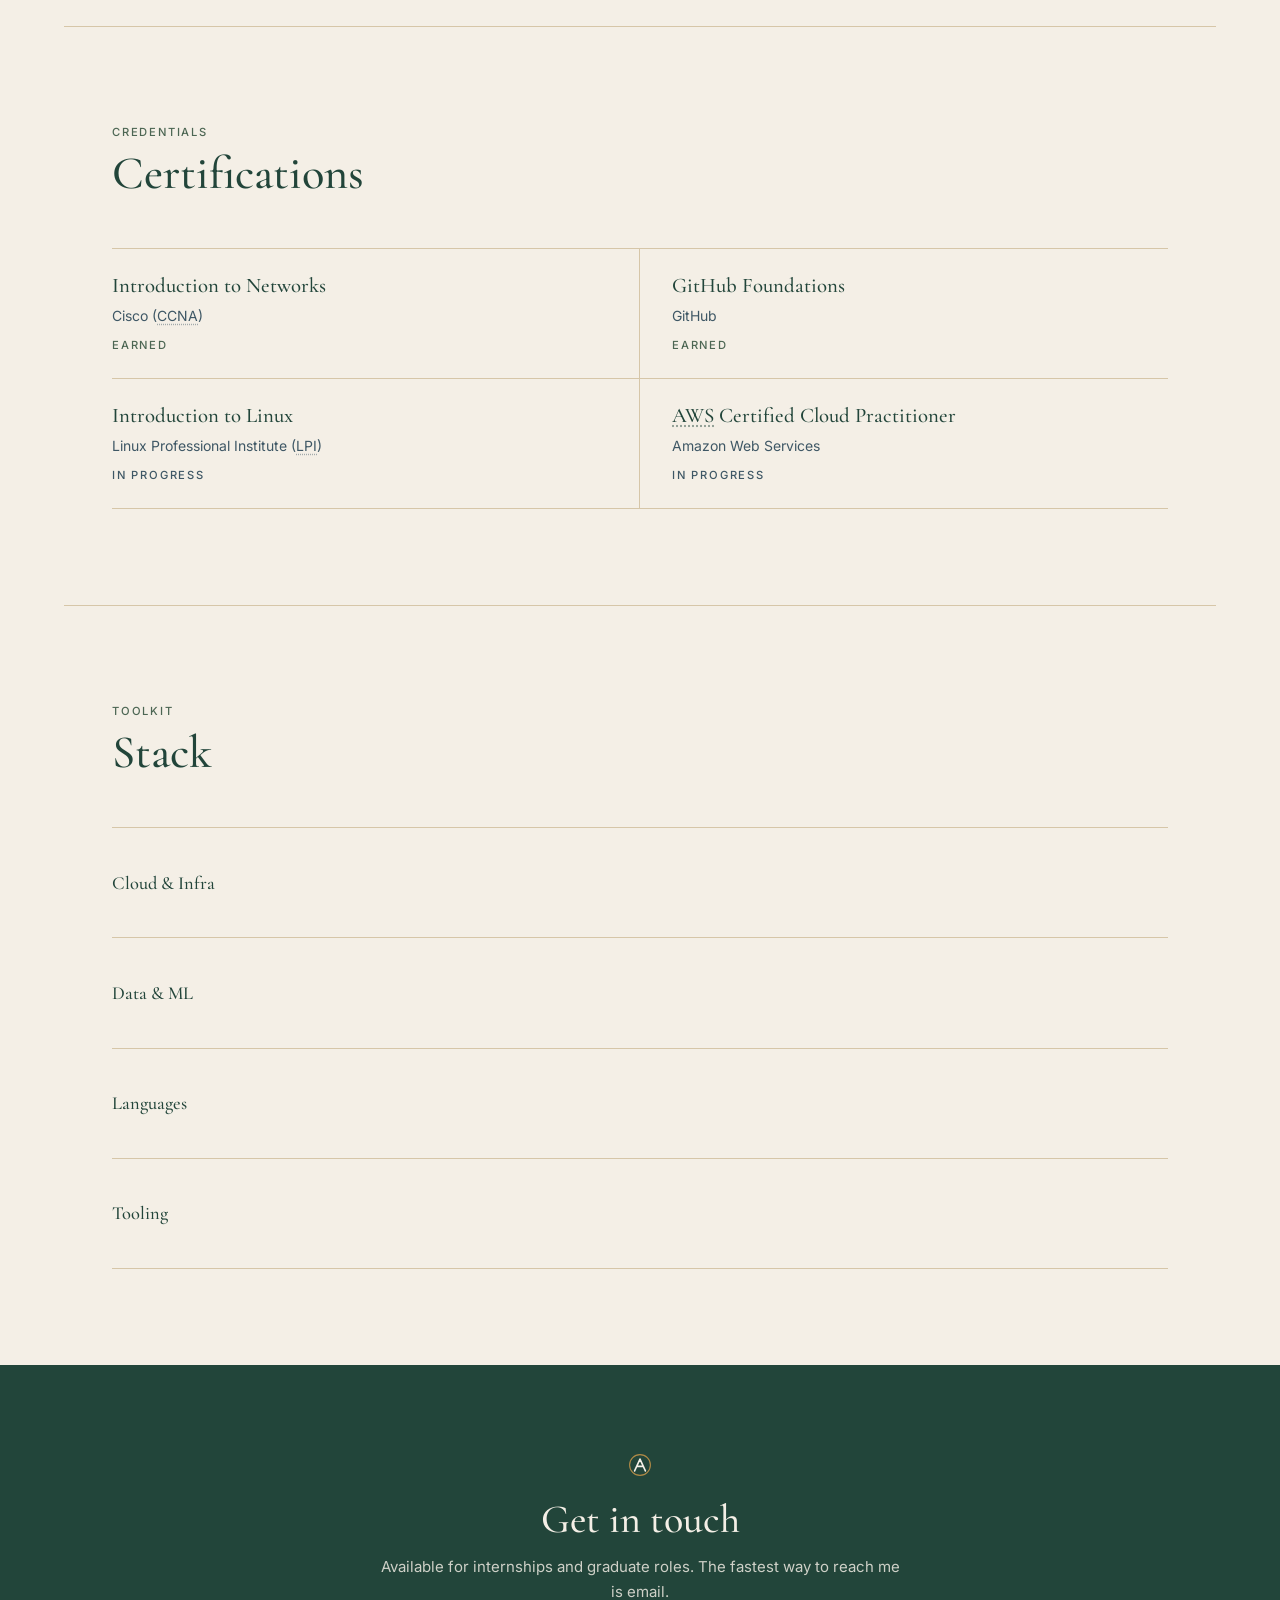
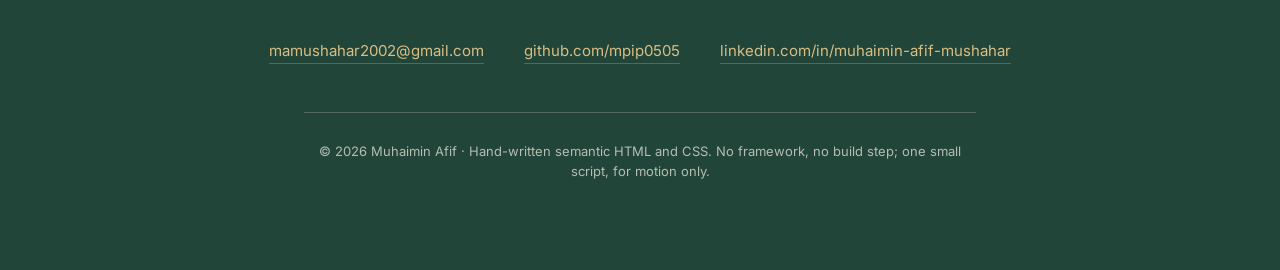
==== commit a49ffe39: "Project giardian picture fixed at deployment" ====
--- a/index.html
+++ b/index.html
@@ -252,12 +252,12 @@
               <ul class="marquee-group">
                 <li><figure class="shot"><img src="assets/projects/project-guardian/1.jpg" width="1600" height="718" loading="lazy" decoding="async" alt="Project Guardian — the detection dashboard, with system status, model info and vessel counts by class"></figure></li>
                 <li><figure class="shot"><img src="assets/projects/project-guardian/2.jpg" width="655" height="468" loading="lazy" decoding="async" alt="Project Guardian — an aircraft carrier boxed and labelled military_vessel at 0.92 confidence"></figure></li>
-                <li><figure class="shot"><img src="assets/projects/project-guardian/3.jpg" width="1600" height="908" loading="lazy" decoding="async" alt="Project Guardian — a military-contact alert with the second-stage classifier marking the ship as Malaysian RMN"></figure></li>
+                <li><figure class="shot"><img src="assets/projects/project-guardian/3-cropped.jpg" width="1092" height="888" loading="lazy" decoding="async" alt="Project Guardian — a military-contact alert with the second-stage classifier marking the ship as Malaysian RMN"></figure></li>
               </ul>
               <ul class="marquee-group" aria-hidden="true">
                 <li><figure class="shot"><img src="assets/projects/project-guardian/1.jpg" width="1600" height="718" loading="lazy" decoding="async" alt=""></figure></li>
                 <li><figure class="shot"><img src="assets/projects/project-guardian/2.jpg" width="655" height="468" loading="lazy" decoding="async" alt=""></figure></li>
-                <li><figure class="shot"><img src="assets/projects/project-guardian/3.jpg" width="1600" height="908" loading="lazy" decoding="async" alt=""></figure></li>
+                <li><figure class="shot"><img src="assets/projects/project-guardian/3-cropped.jpg" width="1092" height="888" loading="lazy" decoding="async" alt=""></figure></li>
               </ul>
             </div>
           </div>
